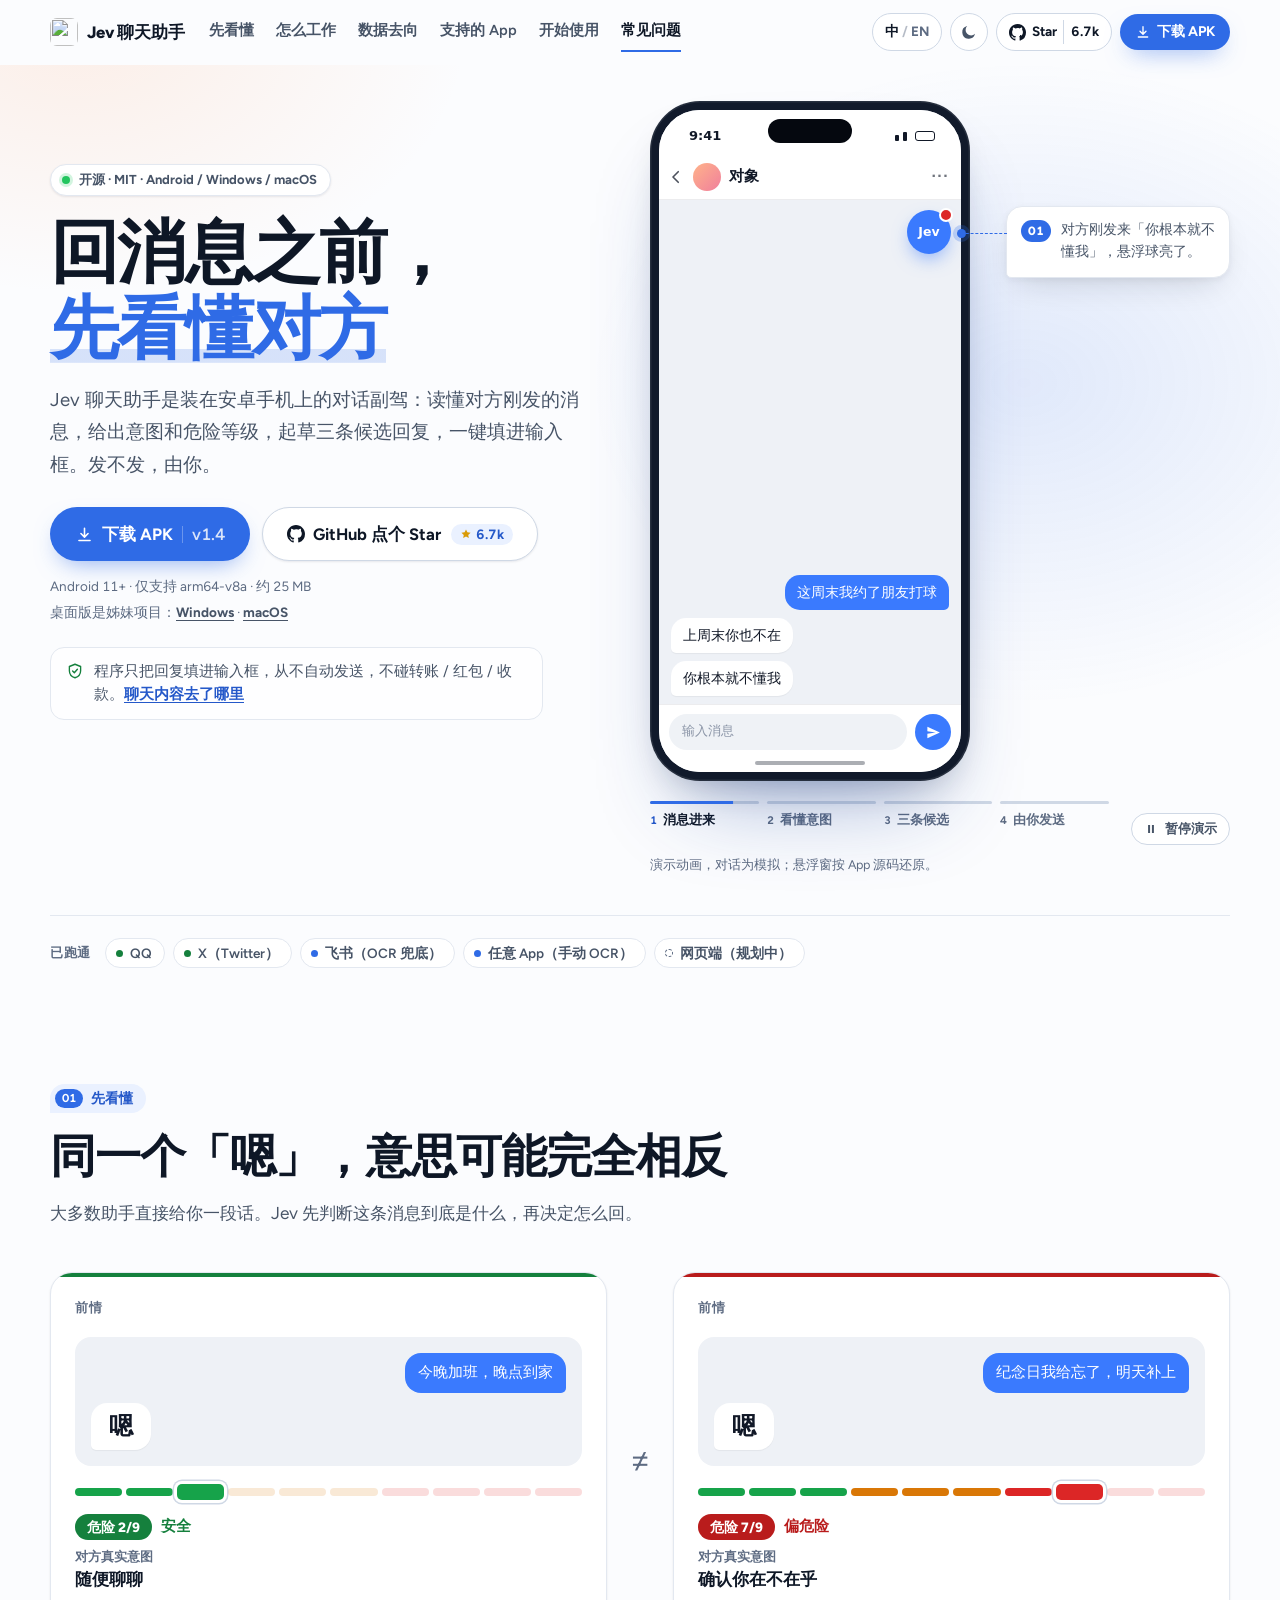
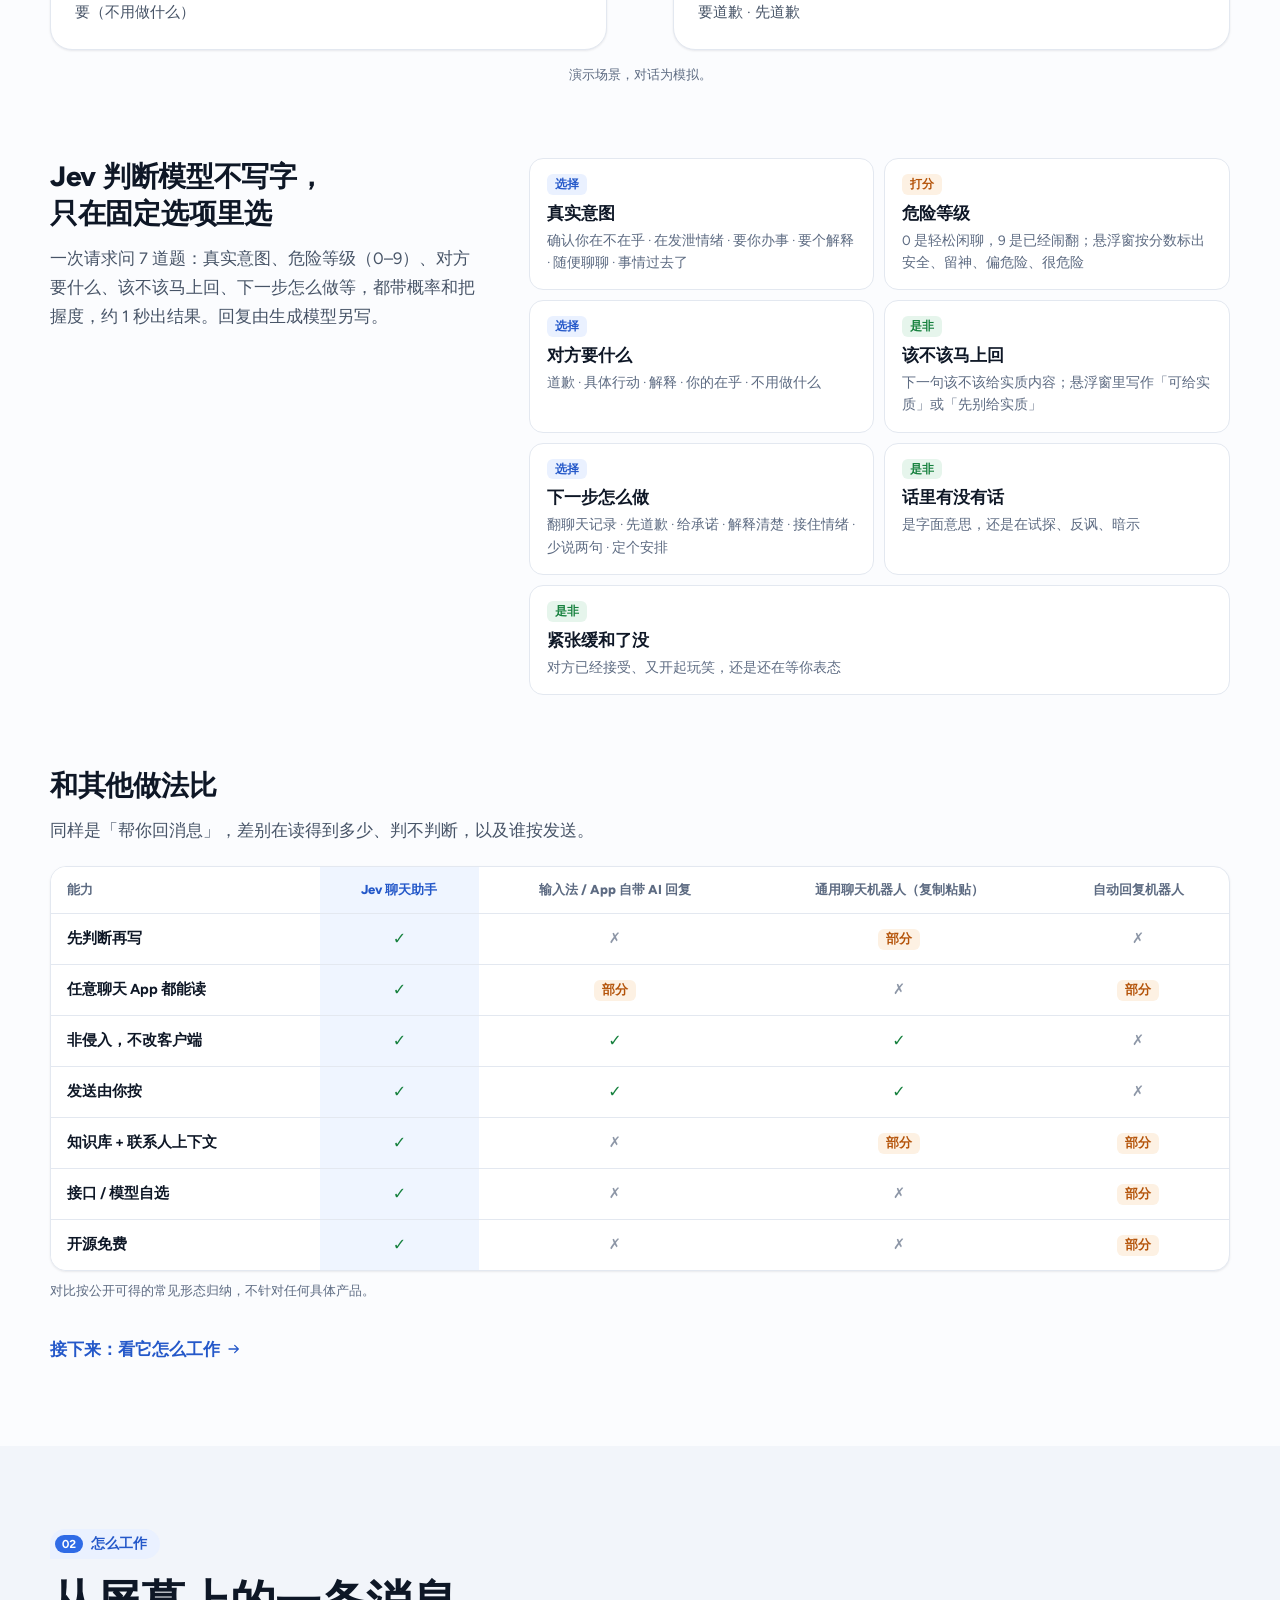
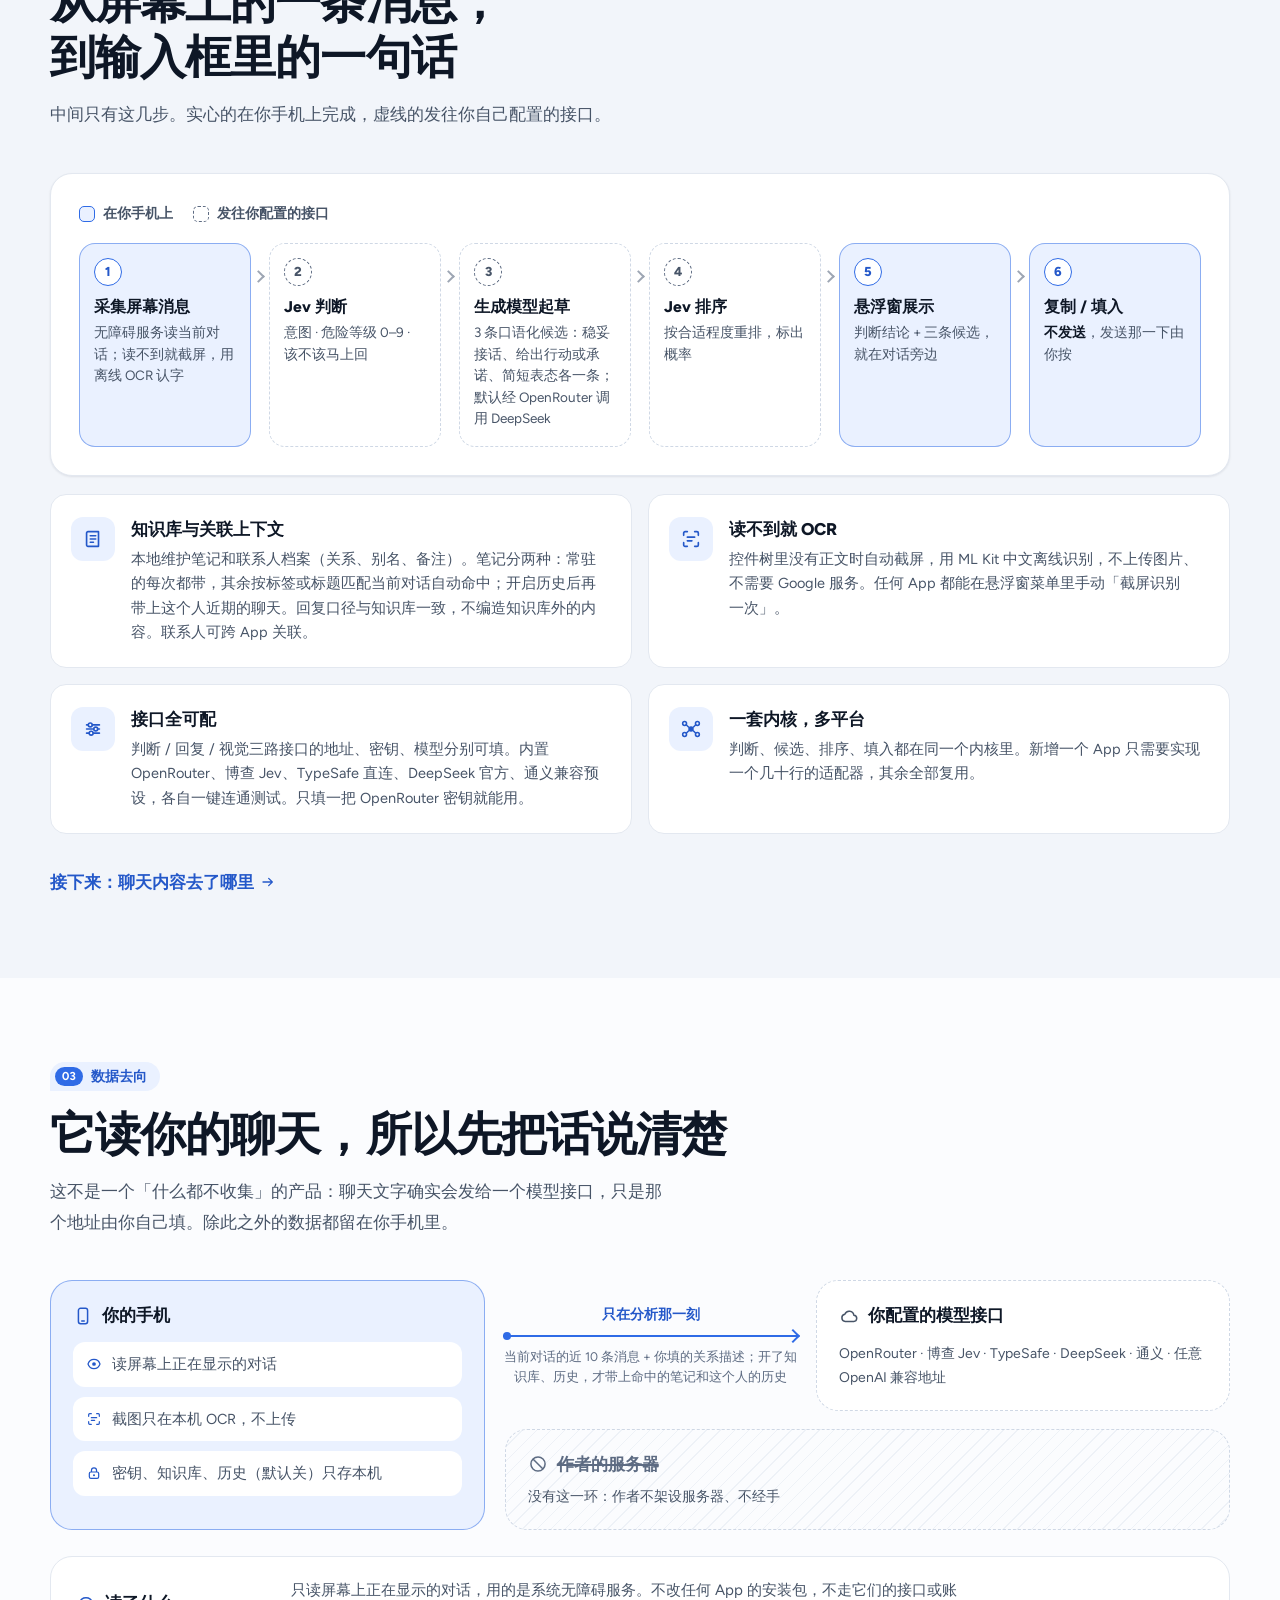
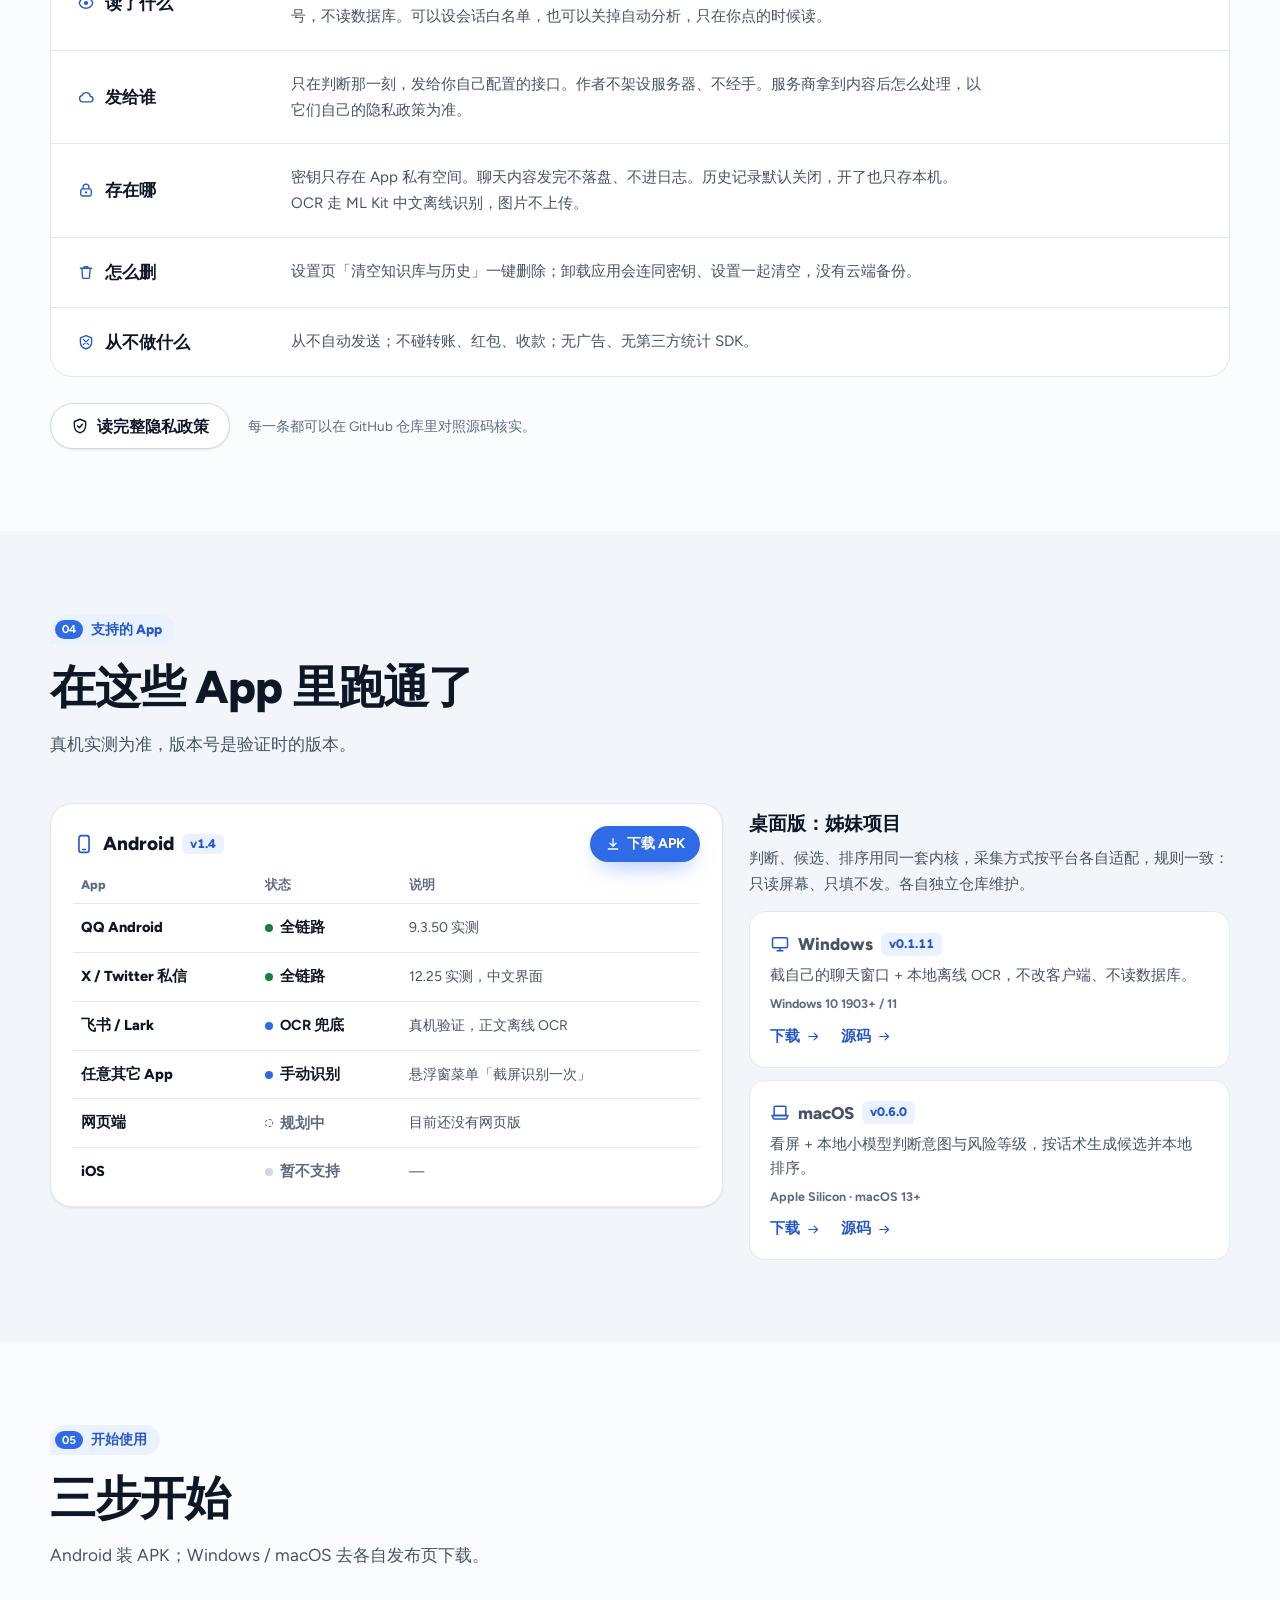
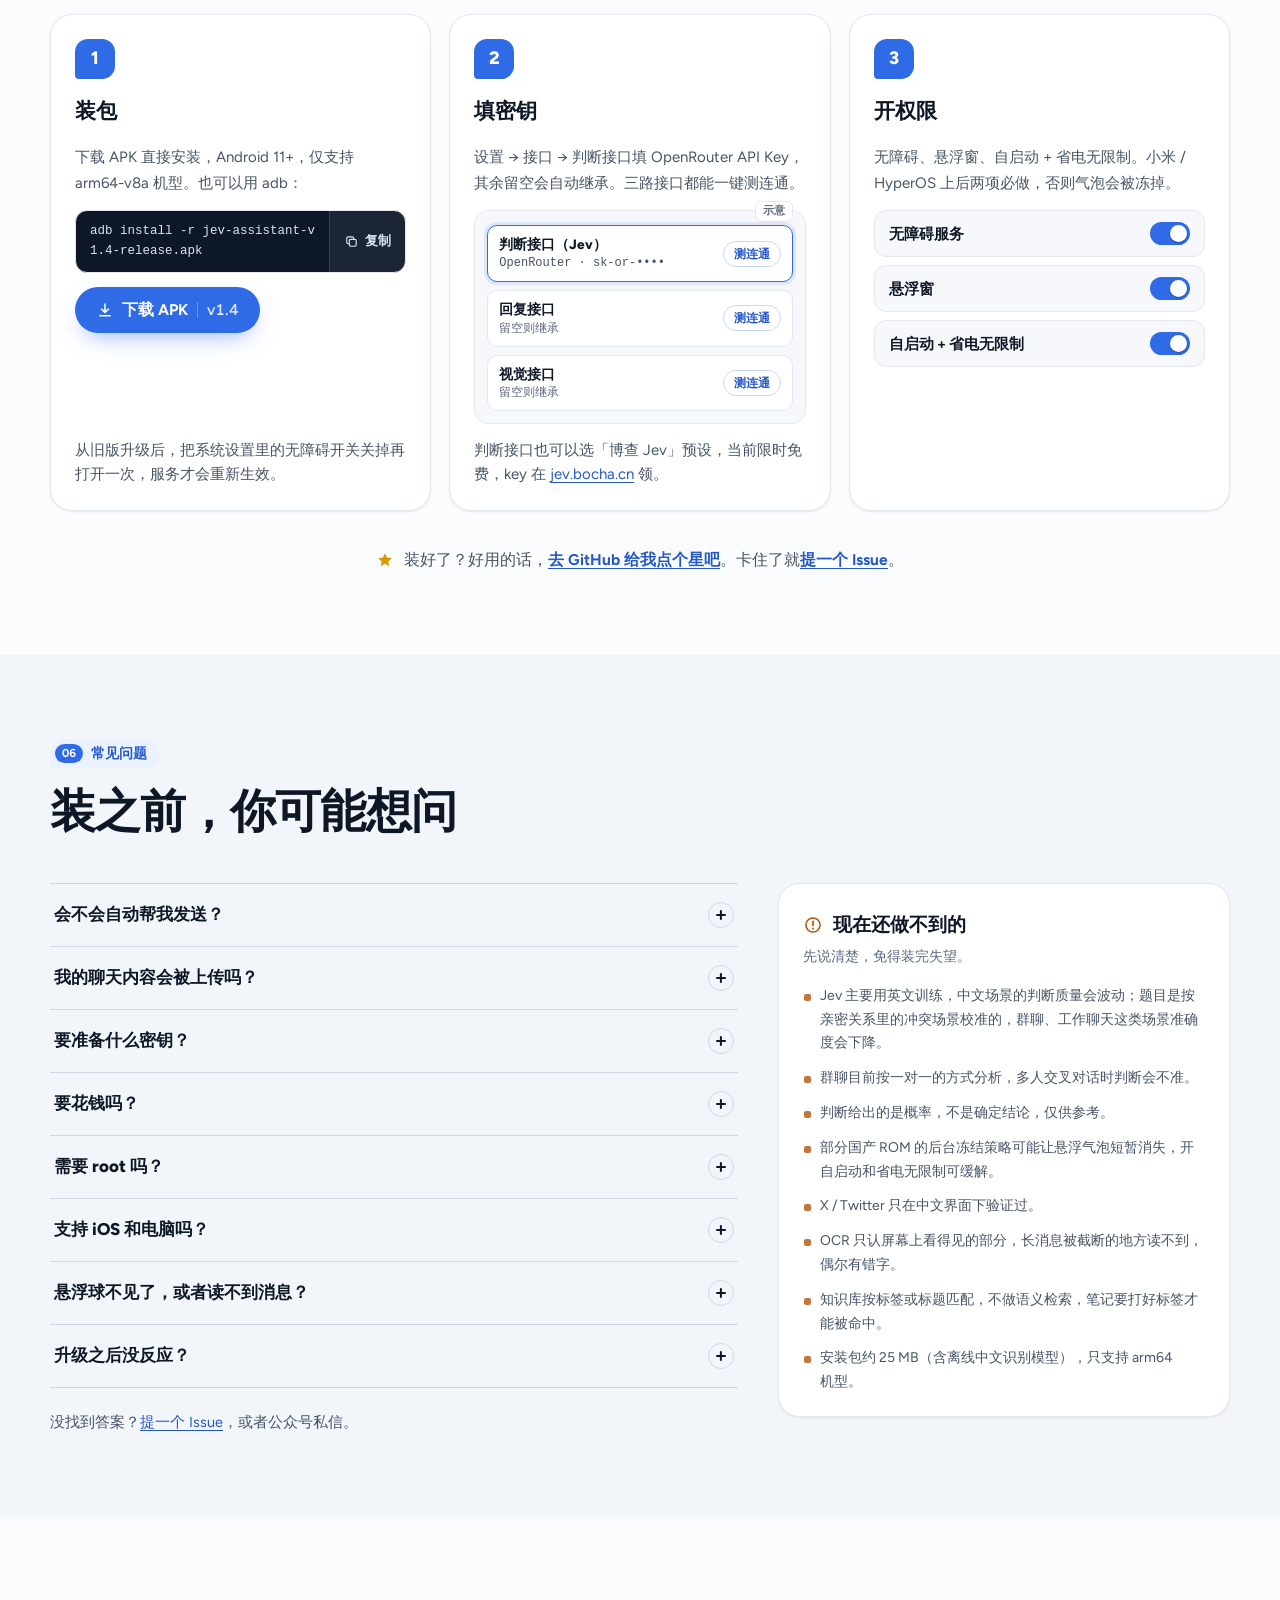
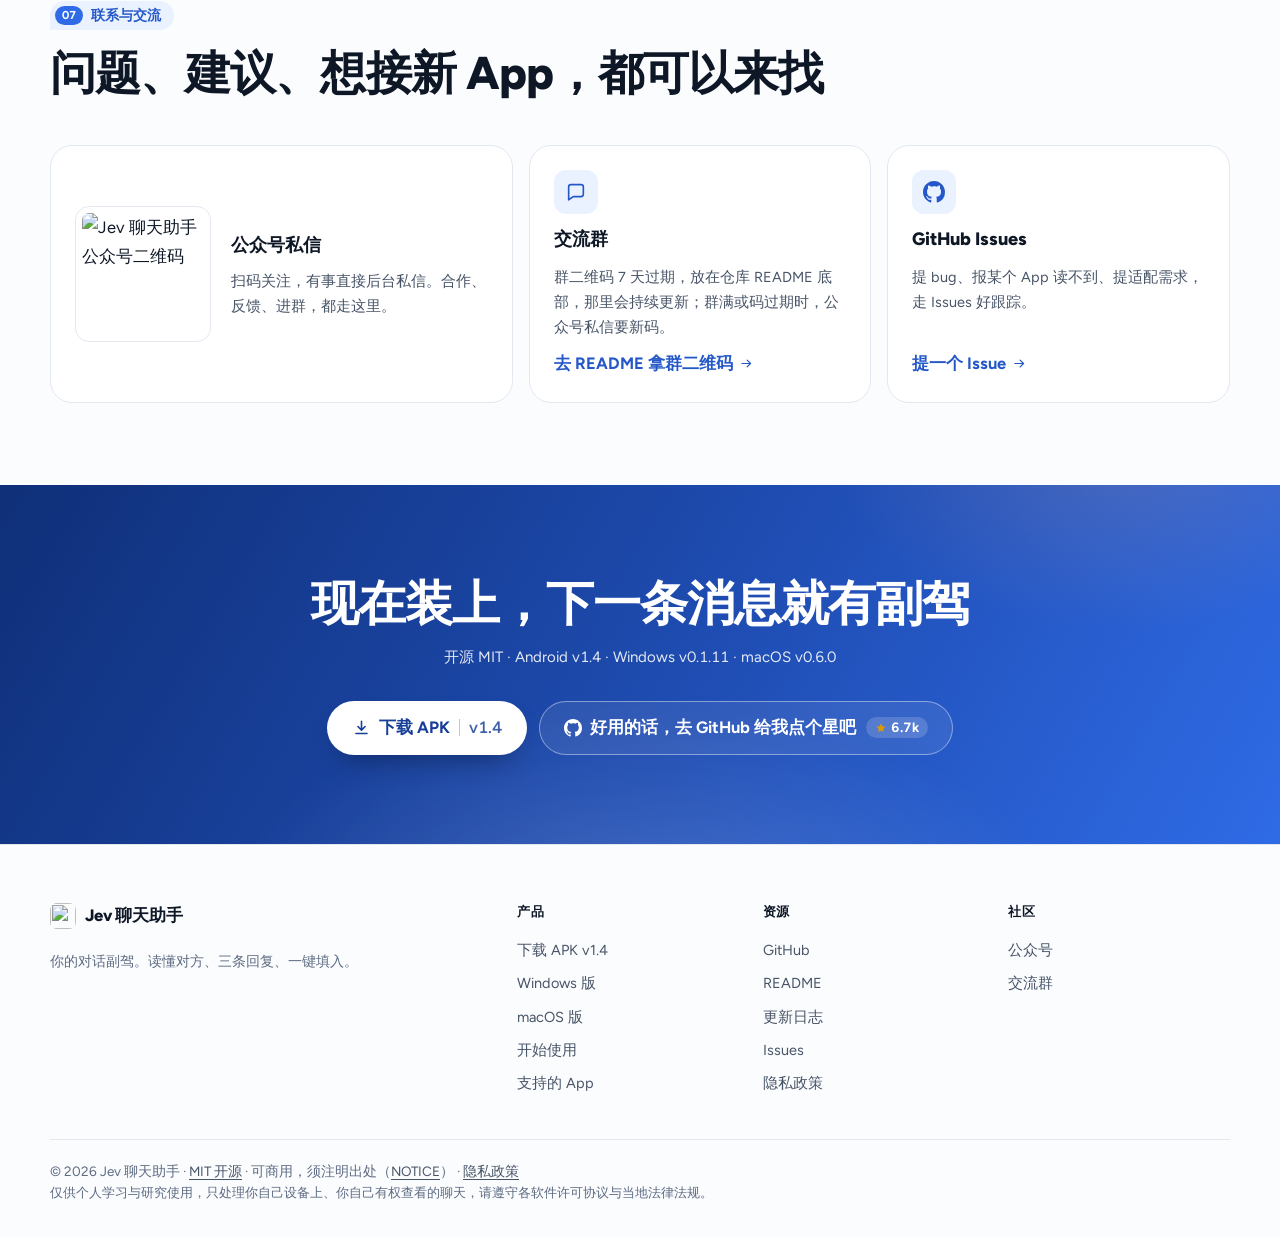
==== site/index.html @ a77285b1 "site: 官网改版同步（首屏悬浮窗演示、数据去向、中英双语；与 jev-chat.github.io 77ac5b2 一致） Co-Authored-By: Claude Opus 5.5 <nor" ====
<!DOCTYPE html>
<html lang="zh-CN">
<head>
<meta charset="utf-8">
<meta name="viewport" content="width=device-width, initial-scale=1, viewport-fit=cover">
<title data-i18n="meta.title">Jev 聊天助手 — 回消息之前，先看懂对方｜开源安卓对话副驾</title>
<meta name="description" content="Jev 聊天助手是开源的 Android 对话副驾（另有 Windows、macOS 桌面版）：读懂对方刚发的消息，给出意图与危险等级判断，起草三条候选回复，一键填进输入框。程序只填不发，发不发由你。QQ / X / 飞书已跑通。" data-i18n-attr="content:meta.desc">
<link rel="canonical" href="https://chatjevs.com/">
<link rel="alternate" hreflang="zh-CN" href="https://chatjevs.com/">
<link rel="alternate" hreflang="en" href="https://chatjevs.com/?lang=en">
<link rel="alternate" hreflang="x-default" href="https://chatjevs.com/">
<link rel="icon" href="assets/favicon.svg" type="image/svg+xml">
<link rel="apple-touch-icon" href="assets/apple-touch-icon.png">
<meta name="theme-color" content="#fbfcfe" media="(prefers-color-scheme: light)">
<meta name="theme-color" content="#0b1120" media="(prefers-color-scheme: dark)">
<meta name="color-scheme" content="light dark">
<meta property="og:type" content="website">
<meta property="og:url" content="https://chatjevs.com/">
<meta property="og:site_name" content="Jev 聊天助手">
<meta property="og:title" content="Jev 聊天助手 — 回消息之前，先看懂对方" data-i18n-attr="content:meta.ogTitle">
<meta property="og:description" content="读懂对方、三条回复、一键填入。开源 MIT，Android / Windows / macOS 三端。程序只填不发。" data-i18n-attr="content:meta.ogDesc">
<meta property="og:image" content="https://chatjevs.com/assets/og.png">
<meta property="og:image:width" content="1200">
<meta property="og:image:height" content="630">
<meta property="og:image:alt" content="Jev 聊天助手：悬浮窗给出危险等级、对方真实意图和三条候选回复" data-i18n-attr="content:meta.ogAlt">
<meta property="og:locale" content="zh_CN" data-i18n-attr="content:meta.locale">
<meta property="og:locale:alternate" content="en_US" data-i18n-attr="content:meta.localeAlt">
<meta name="twitter:card" content="summary_large_image">
<meta name="twitter:title" content="Jev 聊天助手 — 回消息之前，先看懂对方" data-i18n-attr="content:meta.ogTitle">
<meta name="twitter:description" content="读懂对方、三条回复、一键填入。开源 MIT，Android / Windows / macOS 三端。程序只填不发。" data-i18n-attr="content:meta.ogDesc">
<meta name="twitter:image" content="https://chatjevs.com/assets/og.png">
<script type="application/ld+json">
{"@context":"https://schema.org","@type":"SoftwareApplication","name":"Jev 聊天助手","alternateName":"Jev Chat Assistant","url":"https://chatjevs.com/","applicationCategory":"CommunicationApplication","operatingSystem":"Android 11+","softwareVersion":"1.4","license":"https://opensource.org/licenses/MIT","offers":{"@type":"Offer","price":"0","priceCurrency":"USD"},"sameAs":["https://github.com/jev-chat/jev-chat-jarvis"],"author":{"@type":"Person","name":"Finderchangchang","url":"https://github.com/Finderchangchang"}}
</script>
<script>
  /* 首屏前应用主题和语言标记，避免闪烁；英文时先藏起中文正文，main.js 换完再显示（1.5 秒兜底） */
  (function () {
    var d = document.documentElement;
    try {
      var t = localStorage.getItem("jev-theme");
      if (t === "dark" || t === "light") d.setAttribute("data-theme", t);
    } catch (e) {}
    try {
      var q = /[?&]lang=(en|zh)\b/.exec(location.search);
      var l = q ? q[1] : localStorage.getItem("jev-lang");
      if (l === "en") {
        d.setAttribute("lang", "en");
        d.classList.add("i18n-pending");
        setTimeout(function () { d.classList.remove("i18n-pending"); }, 1500);
      }
    } catch (e) {}
  })();
</script>
<link rel="preconnect" href="https://fonts.googleapis.com">
<link rel="preconnect" href="https://fonts.gstatic.com" crossorigin>
<link rel="stylesheet" href="https://fonts.googleapis.com/css2?family=Figtree:wght@400..800&amp;display=swap" media="print" onload="this.media='all'">
<noscript><link rel="stylesheet" href="https://fonts.googleapis.com/css2?family=Figtree:wght@400..800&amp;display=swap"></noscript>
<link rel="stylesheet" href="style.css?v=20260927r">
<script defer src="i18n.js?v=20260927r"></script>
<script defer src="main.js?v=20260927r"></script>
<script defer src="https://umami.jisikeji.cn/script.js" data-website-id="e294ceb6-4001-47a0-a18b-d225cd09017a"></script>
</head>
<body>

<svg class="sprite" aria-hidden="true" focusable="false">
  <symbol id="i-github" viewBox="0 0 16 16"><path fill="currentColor" d="M8 0C3.58 0 0 3.58 0 8c0 3.54 2.29 6.53 5.47 7.59.4.07.55-.17.55-.38 0-.19-.01-.82-.01-1.49-2.01.37-2.53-.49-2.69-.94-.09-.23-.48-.94-.82-1.13-.28-.15-.68-.52-.01-.53.63-.01 1.08.58 1.23.82.72 1.21 1.87.87 2.33.66.07-.52.28-.87.51-1.07-1.78-.2-3.64-.89-3.64-3.95 0-.87.31-1.59.82-2.15-.08-.2-.36-1.02.08-2.12 0 0 .67-.21 2.2.82a7.4 7.4 0 0 1 2-.27c.68 0 1.36.09 2 .27 1.53-1.04 2.2-.82 2.2-.82.44 1.1.16 1.92.08 2.12.51.56.82 1.27.82 2.15 0 3.07-1.87 3.75-3.65 3.95.29.25.54.73.54 1.48 0 1.07-.01 1.93-.01 2.2 0 .21.15.46.55.38A8.01 8.01 0 0 0 16 8c0-4.42-3.58-8-8-8z"/></symbol>
  <symbol id="i-star" viewBox="0 0 24 24"><path fill="currentColor" d="M12 2.9l2.75 5.8 6.35.8-4.65 4.4 1.2 6.3L12 17.1l-5.65 3.1 1.2-6.3L2.9 9.5l6.35-.8z"/></symbol>
  <symbol id="i-down" viewBox="0 0 24 24"><path d="M12 4v11M7.5 10.8 12 15.3l4.5-4.5M5 19.5h14" fill="none" stroke="currentColor" stroke-width="2" stroke-linecap="round" stroke-linejoin="round"/></symbol>
  <symbol id="i-arrow" viewBox="0 0 24 24"><path d="M4.5 12h14M13 6.5l5.5 5.5-5.5 5.5" fill="none" stroke="currentColor" stroke-width="1.9" stroke-linecap="round" stroke-linejoin="round"/></symbol>
  <symbol id="i-copy" viewBox="0 0 24 24"><rect x="8.5" y="8.5" width="11" height="11" rx="2.2" fill="none" stroke="currentColor" stroke-width="1.8"/><path d="M15.5 8.5V6.7a2.2 2.2 0 0 0-2.2-2.2H6.7a2.2 2.2 0 0 0-2.2 2.2v6.6a2.2 2.2 0 0 0 2.2 2.2h1.8" fill="none" stroke="currentColor" stroke-width="1.8"/></symbol>
  <symbol id="i-check" viewBox="0 0 24 24"><path d="M5 12.5l4.3 4.3L19 7.2" fill="none" stroke="currentColor" stroke-width="2.2" stroke-linecap="round" stroke-linejoin="round"/></symbol>
  <symbol id="i-cross" viewBox="0 0 24 24"><path d="M7 7l10 10M17 7L7 17" fill="none" stroke="currentColor" stroke-width="2" stroke-linecap="round"/></symbol>
  <symbol id="i-sun" viewBox="0 0 24 24"><circle cx="12" cy="12" r="4.2" fill="currentColor"/><path d="M12 2.6v2.4M12 19v2.4M2.6 12h2.4M19 12h2.4M5.3 5.3l1.7 1.7M17 17l1.7 1.7M18.7 5.3L17 7M7 17l-1.7 1.7" stroke="currentColor" stroke-width="1.7" stroke-linecap="round"/></symbol>
  <symbol id="i-moon" viewBox="0 0 24 24"><path fill="currentColor" d="M20 14.4A8.6 8.6 0 1 1 9.6 4a7 7 0 0 0 10.4 10.4z"/></symbol>
  <symbol id="i-menu" viewBox="0 0 24 24"><path d="M4 7h16M4 12h16M4 17h16" stroke="currentColor" stroke-width="1.8" stroke-linecap="round"/></symbol>
  <symbol id="i-shield" viewBox="0 0 24 24"><path d="M12 3l7.5 3v5.6c0 4.3-3 8-7.5 9.4-4.5-1.4-7.5-5.1-7.5-9.4V6z" fill="none" stroke="currentColor" stroke-width="1.8" stroke-linejoin="round"/><path d="M8.8 12l2.3 2.3 4.1-4.6" fill="none" stroke="currentColor" stroke-width="1.9" stroke-linecap="round" stroke-linejoin="round"/></symbol>
  <symbol id="i-send" viewBox="0 0 24 24"><path fill="currentColor" d="M3.4 20.1 21 12 3.4 3.9l-.1 6.3L15 12 3.3 13.8z"/></symbol>
  <symbol id="i-back" viewBox="0 0 24 24"><path d="M15 5l-7 7 7 7" fill="none" stroke="currentColor" stroke-width="2.2" stroke-linecap="round" stroke-linejoin="round"/></symbol>
  <symbol id="i-gear" viewBox="0 0 24 24"><circle cx="12" cy="12" r="3.2" fill="none" stroke="currentColor" stroke-width="1.8"/><path d="M12 3v2.6M12 18.4V21M3 12h2.6M18.4 12H21M5.6 5.6l1.9 1.9M16.5 16.5l1.9 1.9M18.4 5.6l-1.9 1.9M7.5 16.5l-1.9 1.9" stroke="currentColor" stroke-width="1.8" stroke-linecap="round"/></symbol>
  <symbol id="i-play" viewBox="0 0 24 24"><path fill="currentColor" d="M8 5.2v13.6L18.8 12z"/></symbol>
  <symbol id="i-pause" viewBox="0 0 24 24"><path fill="currentColor" d="M7 5h3.4v14H7zM13.6 5H17v14h-3.4z"/></symbol>
  <symbol id="i-phone" viewBox="0 0 24 24"><rect x="6.5" y="2.8" width="11" height="18.4" rx="2.6" fill="none" stroke="currentColor" stroke-width="1.8"/><path d="M10.5 18h3" stroke="currentColor" stroke-width="1.8" stroke-linecap="round"/></symbol>
  <symbol id="i-monitor" viewBox="0 0 24 24"><rect x="3" y="4.5" width="18" height="12" rx="1.8" fill="none" stroke="currentColor" stroke-width="1.8"/><path d="M8.5 20h7M12 16.5V20" stroke="currentColor" stroke-width="1.8" stroke-linecap="round"/></symbol>
  <symbol id="i-laptop" viewBox="0 0 24 24"><path d="M5 5.5A1.5 1.5 0 0 1 6.5 4h11A1.5 1.5 0 0 1 19 5.5V15H5z" fill="none" stroke="currentColor" stroke-width="1.8" stroke-linejoin="round"/><path d="M2.5 15h19l-1.4 3.1a1.7 1.7 0 0 1-1.55 1H5.45a1.7 1.7 0 0 1-1.55-1z" fill="none" stroke="currentColor" stroke-width="1.8" stroke-linejoin="round"/></symbol>
  <symbol id="i-eye" viewBox="0 0 24 24"><path d="M12 5c4.4 0 7.8 3.2 9 7-1.2 3.8-4.6 7-9 7s-7.8-3.2-9-7c1.2-3.8 4.6-7 9-7z" fill="none" stroke="currentColor" stroke-width="1.8"/><circle cx="12" cy="12" r="2.8" fill="currentColor"/></symbol>
  <symbol id="i-scan" viewBox="0 0 24 24"><path d="M4 8V5.5A1.5 1.5 0 0 1 5.5 4H8M16 4h2.5A1.5 1.5 0 0 1 20 5.5V8M20 16v2.5a1.5 1.5 0 0 1-1.5 1.5H16M8 20H5.5A1.5 1.5 0 0 1 4 18.5V16" fill="none" stroke="currentColor" stroke-width="1.8" stroke-linecap="round"/><path d="M8 10h8M8 14h5" stroke="currentColor" stroke-width="1.8" stroke-linecap="round"/></symbol>
  <symbol id="i-lock" viewBox="0 0 24 24"><rect x="5" y="10.5" width="14" height="9.5" rx="2.4" fill="none" stroke="currentColor" stroke-width="1.8"/><path d="M8.2 10.5V8a3.8 3.8 0 0 1 7.6 0v2.5" fill="none" stroke="currentColor" stroke-width="1.8"/><circle cx="12" cy="15.2" r="1.5" fill="currentColor"/></symbol>
  <symbol id="i-cloud" viewBox="0 0 24 24"><path d="M7.5 18.5h9.8a3.7 3.7 0 0 0 .5-7.4 5.6 5.6 0 0 0-10.8-1.3A4.4 4.4 0 0 0 7.5 18.5z" fill="none" stroke="currentColor" stroke-width="1.8" stroke-linejoin="round"/></symbol>
  <symbol id="i-ban" viewBox="0 0 24 24"><circle cx="12" cy="12" r="8.5" fill="none" stroke="currentColor" stroke-width="1.8"/><path d="M6 6l12 12" stroke="currentColor" stroke-width="1.8"/></symbol>
  <symbol id="i-trash" viewBox="0 0 24 24"><path d="M4.5 7h15M9.5 7V4.8h5V7M6.5 7l.9 12.2a1.5 1.5 0 0 0 1.5 1.3h6.2a1.5 1.5 0 0 0 1.5-1.3L17.5 7" fill="none" stroke="currentColor" stroke-width="1.8" stroke-linecap="round" stroke-linejoin="round"/></symbol>
  <symbol id="i-hand" viewBox="0 0 24 24"><path d="M12 3.5l7.5 3.1v5.3c0 4.4-3.1 7.9-7.5 9.1-4.4-1.2-7.5-4.7-7.5-9.1V6.6z" fill="none" stroke="currentColor" stroke-width="1.8" stroke-linejoin="round"/><path d="M8.5 8.5l7 7M15.5 8.5l-7 7" stroke="currentColor" stroke-width="1.8" stroke-linecap="round"/></symbol>
  <symbol id="i-book" viewBox="0 0 24 24"><path d="M5 5.5A1.5 1.5 0 0 1 6.5 4H18v16H6.5A1.5 1.5 0 0 1 5 18.5z" fill="none" stroke="currentColor" stroke-width="1.8" stroke-linejoin="round"/><path d="M9 8.5h6M9 12h6M9 15.5h3.5" stroke="currentColor" stroke-width="1.7" stroke-linecap="round"/></symbol>
  <symbol id="i-plug" viewBox="0 0 24 24"><path d="M5 7.5h14M5 12h14M5 16.5h14" stroke="currentColor" stroke-width="1.8" stroke-linecap="round"/><circle cx="9" cy="7.5" r="2.1" fill="var(--card, #fff)" stroke="currentColor" stroke-width="1.8"/><circle cx="15" cy="12" r="2.1" fill="var(--card, #fff)" stroke="currentColor" stroke-width="1.8"/><circle cx="10" cy="16.5" r="2.1" fill="var(--card, #fff)" stroke="currentColor" stroke-width="1.8"/></symbol>
  <symbol id="i-core" viewBox="0 0 24 24"><circle cx="12" cy="12" r="3" fill="currentColor"/><circle cx="5" cy="6" r="2.1" fill="none" stroke="currentColor" stroke-width="1.7"/><circle cx="19" cy="6" r="2.1" fill="none" stroke="currentColor" stroke-width="1.7"/><circle cx="5" cy="18" r="2.1" fill="none" stroke="currentColor" stroke-width="1.7"/><circle cx="19" cy="18" r="2.1" fill="none" stroke="currentColor" stroke-width="1.7"/><path d="M6.8 7.4l3 3M17.2 7.4l-3 3M6.8 16.6l3-3M17.2 16.6l-3-3" stroke="currentColor" stroke-width="1.6"/></symbol>
  <symbol id="i-chat" viewBox="0 0 24 24"><path d="M4 6.5A2.5 2.5 0 0 1 6.5 4h11A2.5 2.5 0 0 1 20 6.5v8a2.5 2.5 0 0 1-2.5 2.5H9l-5 3.5z" fill="none" stroke="currentColor" stroke-width="1.8" stroke-linejoin="round"/></symbol>
  <symbol id="i-alert" viewBox="0 0 24 24"><circle cx="12" cy="12" r="8.5" fill="none" stroke="currentColor" stroke-width="1.8"/><path d="M12 7.5v5.2" stroke="currentColor" stroke-width="2" stroke-linecap="round"/><circle cx="12" cy="16.3" r="1.2" fill="currentColor"/></symbol>
</svg>

<a class="skip" href="#main" data-i18n="skip">跳到主要内容</a>

<header class="nav" id="nav">
  <div class="wrap nav-in">
    <a aria-label="Jev 聊天助手 首页" class="brand" href="#top" data-i18n-attr="aria-label:a.brand">
      <img src="assets/favicon.svg" alt="" width="28" height="28">
      <span class="brand-name" data-i18n="brand.name">Jev 聊天助手</span>
    </a>

    <nav aria-label="主导航" class="menu" id="navMenu" data-i18n-attr="aria-label:a.nav">
      <a href="#read" data-i18n="nav.read">先看懂</a>
      <a href="#how" data-i18n="nav.how">怎么工作</a>
      <a href="#privacy" data-i18n="nav.privacy">数据去向</a>
      <a href="#apps" data-i18n="nav.apps">支持的 App</a>
      <a href="#start" data-i18n="nav.start">开始使用</a>
      <a href="#faq" data-i18n="nav.faq">常见问题</a>
    </nav>

    <div class="nav-act">
      <button aria-label="Switch to English" class="lang-btn" id="langBtn" type="button" data-i18n-attr="aria-label:a.lang"><span class="l-zh">中</span><span class="l-sep" aria-hidden="true">/</span><span class="l-en">EN</span></button>
      <button title="切换深浅色" aria-label="切换深浅色" class="icon-btn" id="themeBtn" type="button" data-i18n-attr="aria-label:a.theme;title:a.theme">
        <svg class="ico-sun" width="18" height="18" aria-hidden="true"><use href="#i-sun"/></svg>
        <svg class="ico-moon" width="18" height="18" aria-hidden="true"><use href="#i-moon"/></svg>
      </button>
      <a aria-label="在 GitHub 上给 Jev 聊天助手点 Star" class="star-pill" href="https://github.com/jev-chat/jev-chat-jarvis" target="_blank" rel="noopener" data-umami-event="click-star" data-umami-event-pos="nav" data-i18n-attr="aria-label:a.star">
        <svg width="17" height="17" aria-hidden="true"><use href="#i-github"/></svg><span class="sp-t">Star</span><b data-jev-stars>6.7k</b>
      </a>
      <a class="btn btn-primary btn-sm nav-dl" href="download/jev-assistant-v1.4-release.apk" data-jev-apk data-umami-event="download-apk" data-umami-event-pos="nav">
        <svg width="16" height="16" aria-hidden="true"><use href="#i-down"/></svg><span data-i18n="nav.dl">下载 APK</span>
      </a>
      <button aria-label="打开菜单" class="icon-btn burger" id="burger" type="button" aria-expanded="false" aria-controls="navMenu" data-i18n-attr="aria-label:a.menuOpen">
        <svg width="20" height="20" aria-hidden="true"><use href="#i-menu"/></svg>
      </button>
    </div>
  </div>
</header>

<main id="main">

<!-- ===================== 首屏：一句话 + 会动的悬浮窗演示 ===================== -->
<section class="hero" id="top" aria-labelledby="hero-title">
  <div class="wrap hero-grid">
    <div class="hero-copy">
      <p class="eyebrow"><span class="dot-live" aria-hidden="true"></span><span data-i18n="hero.eyebrow">开源 · MIT · Android / Windows / macOS</span></p>
      <h1 id="hero-title" data-i18n="hero.title">回消息之前，<br><span class='hl'>先看懂对方</span></h1>
      <p class="hero-sub" data-i18n="hero.sub">Jev 聊天助手是装在安卓手机上的对话副驾：读懂对方刚发的消息，给出意图和危险等级，起草三条候选回复，一键填进输入框。发不发，由你。</p>

      <div class="hero-cta">
        <a class="btn btn-primary btn-lg" href="download/jev-assistant-v1.4-release.apk" data-jev-apk data-umami-event="download-apk" data-umami-event-pos="hero">
          <svg width="19" height="19" aria-hidden="true"><use href="#i-down"/></svg><span data-i18n="hero.dl">下载 APK</span><span class="btn-ver">v1.4</span>
        </a>
        <a class="btn btn-ghost btn-lg" href="https://github.com/jev-chat/jev-chat-jarvis" target="_blank" rel="noopener" data-umami-event="click-star" data-umami-event-pos="hero">
          <svg width="18" height="18" aria-hidden="true"><use href="#i-github"/></svg><span data-i18n="hero.star">GitHub 点个 Star</span><span class="count"><svg width="12" height="12" aria-hidden="true"><use href="#i-star"/></svg><b data-jev-stars>6.7k</b></span>
        </a>
      </div>
      <p class="hero-meta" data-i18n="hero.meta">Android 11+ · 仅支持 arm64-v8a · 约 25 MB</p>
      <p class="hero-desk" data-i18n="hero.desk">桌面版是姊妹项目：<a href='https://github.com/jev-chat/jev-chat-windows/releases' target='_blank' rel='noopener' data-umami-event='click-sister' data-umami-event-project='windows' data-umami-event-pos='hero'>Windows</a> · <a href='https://github.com/jev-chat/jev-chat-jarvis-mac/releases' target='_blank' rel='noopener' data-umami-event='click-sister' data-umami-event-project='macos' data-umami-event-pos='hero'>macOS</a></p>

      <p class="hero-note"><svg width="18" height="18" aria-hidden="true"><use href="#i-shield"/></svg><span data-i18n="hero.note">程序只把回复填进输入框，从不自动发送，不碰转账 / 红包 / 收款。<a href='#privacy'>聊天内容去了哪里</a></span></p>
    </div>

    <figure aria-label="演示：Jev 悬浮窗怎么帮你回一条消息" class="demo" id="demo" data-step="4" data-i18n-attr="aria-label:demo.aria">
      <p class="sr" data-i18n="demo.sr">演示动画：对方发来「你根本就不懂我」。Jev 悬浮窗判断危险 8/9、很危险，对方真实意图是确认你在不在乎，建议接住情绪、先别给实质；随后给出三条排好序的候选回复。点第 1 条的「填入」，回复进入输入框，发送键由你自己按。</p>
      <div class="demo-stage">
        <div class="phone" aria-hidden="true">
          <div class="ph-screen">
            <div class="ph-status"><span>9:41</span><span class="ph-sys"><i></i><i></i><i></i></span></div>
            <div class="ph-head">
              <svg class="ph-back" width="18" height="18"><use href="#i-back"/></svg>
              <span class="ph-av"></span>
              <span class="ph-name" data-i18n="demo.chatName">对象</span>
              <span class="ph-more">···</span>
            </div>
            <div class="ph-chat">
              <p class="msg me" data-i18n="demo.m1">这周末我约了朋友打球</p>
              <p class="msg them" data-i18n="demo.m2">上周末你也不在</p>
              <p class="msg them m-new" data-i18n="demo.m3">你根本就不懂我</p>
            </div>

            <div class="ph-ball"><span>Jev</span><i class="ph-dot"></i></div>

            <div class="jp">
              <div class="jp-head"><b data-i18n="demo.panelTitle">Jev 分析</b><span class="jp-ic"><svg width="15" height="15"><use href="#i-gear"/></svg><svg width="15" height="15"><use href="#i-cross"/></svg></span></div>
              <div class="jp-body">
                <p class="jp-hint" data-i18n="demo.kb">未用知识库</p>
                <p class="jp-badge"><span class="jp-lvl" data-i18n="demo.badge">危险 8/9</span><span class="jp-word" data-i18n="demo.word">很危险</span></p>
                <p class="jp-intent" data-i18n="demo.intent">对方真实意图：确认你在不在乎</p>
                <p class="jp-hint jp-conf" data-i18n="demo.conf">把握 82%</p>
                <p class="jp-bits" data-i18n="demo.bits">要你的在乎 · 接住情绪 · 先别给实质</p>
                <div class="jp-div"></div>
                <p class="jp-label" data-i18n="demo.listLabel">候选回复（Jev 排序）</p>
                <p class="jp-hint jp-gen" data-i18n="demo.gen">生成中…</p>
                <div class="jp-card jp-r1">
                  <p class="jp-rank">1 · 64%</p>
                  <p class="jp-text" data-i18n="demo.r1">是我没顾上你的感受，你愿意跟我说说吗？</p>
                  <p class="jp-pills"><span class="jp-pill" data-i18n="demo.copy">复制</span><span class="jp-pill jp-fill" data-i18n="demo.fill">填入</span><i class="jp-tap"></i></p>
                </div>
                <div class="jp-card jp-r2">
                  <p class="jp-rank">2 · 24%</p>
                  <p class="jp-text" data-i18n="demo.r2">对不起，刚才是我语气不好</p>
                  <p class="jp-pills"><span class="jp-pill" data-i18n="demo.copy">复制</span><span class="jp-pill jp-fill" data-i18n="demo.fill">填入</span></p>
                </div>
                <div class="jp-card jp-r3">
                  <p class="jp-rank">3 · 12%</p>
                  <p class="jp-text" data-i18n="demo.r3">那你说说我哪里不懂你</p>
                  <p class="jp-pills"><span class="jp-pill" data-i18n="demo.copy">复制</span><span class="jp-pill jp-fill" data-i18n="demo.fill">填入</span></p>
                </div>
              </div>
            </div>

            <div class="ph-input">
              <div class="ph-field"><span class="ph-ph" data-i18n="demo.placeholder">输入消息</span><span class="ph-typed" data-i18n="demo.r1">是我没顾上你的感受，你愿意跟我说说吗？</span><i class="ph-caret"></i></div>
              <span class="ph-send"><svg width="17" height="17"><use href="#i-send"/></svg></span>
            </div>
            <div class="ph-home"></div>
          </div>
        </div>

        <div class="demo-note" id="demoNote" aria-live="off">
          <span class="dn-no" id="demoNoteNo">04</span>
          <p class="dn-text" id="demoNoteText" data-i18n="demo.n4">点「填入」，回复进输入框。<b>发送键不动</b>，发不发、怎么改，由你决定。</p>
        </div>
      </div>

      <div class="demo-ctl">
        <ol aria-label="演示步骤，点一步可以停在那里" class="demo-steps" data-i18n-attr="aria-label:a.demoSteps">
          <li><button type="button" data-go="1"><span class="ds-bar"><i></i></span><span class="ds-t"><b>1</b><span data-i18n="demo.s1">消息进来</span></span></button></li>
          <li><button type="button" data-go="2"><span class="ds-bar"><i></i></span><span class="ds-t"><b>2</b><span data-i18n="demo.s2">看懂意图</span></span></button></li>
          <li><button type="button" data-go="3"><span class="ds-bar"><i></i></span><span class="ds-t"><b>3</b><span data-i18n="demo.s3">三条候选</span></span></button></li>
          <li><button type="button" data-go="4"><span class="ds-bar"><i></i></span><span class="ds-t"><b>4</b><span data-i18n="demo.s4">由你发送</span></span></button></li>
        </ol>
        <button class="demo-toggle" id="demoToggle" type="button" hidden>
          <svg class="ico-pause" width="14" height="14" aria-hidden="true"><use href="#i-pause"/></svg>
          <svg class="ico-play" width="14" height="14" aria-hidden="true"><use href="#i-play"/></svg>
          <span id="demoToggleLabel" data-i18n="demo.pause">暂停演示</span>
        </button>
      </div>
      <figcaption class="demo-cap" data-i18n="demo.cap">演示动画，对话为模拟；悬浮窗按 App 源码还原。</figcaption>
    </figure>
  </div>

  <div class="wrap"><div class="works">
    <p class="works-label" data-i18n="hero.works">已跑通</p>
    <ul class="works-list">
      <li class="ok" data-i18n="app.qq">QQ</li>
      <li class="ok" data-i18n="app.x">X（Twitter）</li>
      <li class="ocr" data-i18n="app.lark">飞书（OCR 兜底）</li>
      <li class="ocr" data-i18n="app.any">任意 App（手动 OCR）</li>
      <li class="plan" data-i18n="app.web">网页端（规划中）</li>
    </ul>
  </div></div>
</section>

<!-- ===================== 01 先看懂 ===================== -->
<section class="sec" id="read" aria-labelledby="read-title">
  <div class="wrap">
    <header class="sec-head rv">
      <p class="kicker"><b>01</b><span data-i18n="read.kicker">先看懂</span></p>
      <h2 id="read-title" data-i18n="read.title">同一个「嗯」，意思可能完全相反</h2>
      <p class="lead" data-i18n="read.lead">大多数助手直接给你一段话。Jev 先判断这条消息到底是什么，再决定怎么回。</p>
    </header>

    <div class="mm-grid">
      <article class="mm mm-safe rv">
        <p class="mm-ctx" data-i18n="read.ctx">前情</p>
        <div class="mm-chat">
          <p class="bub me" data-i18n="read.a.me">今晚加班，晚点到家</p>
          <p class="bub them bub-hm" data-i18n="read.hm">嗯</p>
        </div>
        <div class="mm-read">
          <div class="meter" aria-hidden="true"><i class="on"></i><i class="on"></i><i class="on cur"></i><i></i><i></i><i></i><i></i><i></i><i></i><i></i></div>
          <p class="mm-badge"><span class="lvl" data-i18n="read.a.lvl">危险 2/9</span><span class="word" data-i18n="read.a.word">安全</span></p>
          <p class="mm-intent"><span class="k" data-i18n="read.intentK">对方真实意图</span><b data-i18n="read.a.intent">随便聊聊</b></p>
          <p class="mm-needs" data-i18n="read.a.needs">要（不用做什么）</p>
        </div>
      </article>

      <p class="mm-vs" aria-hidden="true">≠</p>

      <article class="mm mm-risk rv">
        <p class="mm-ctx" data-i18n="read.ctx">前情</p>
        <div class="mm-chat">
          <p class="bub me" data-i18n="read.b.me">纪念日我给忘了，明天补上</p>
          <p class="bub them bub-hm" data-i18n="read.hm">嗯</p>
        </div>
        <div class="mm-read">
          <div class="meter" aria-hidden="true"><i class="on"></i><i class="on"></i><i class="on"></i><i class="on"></i><i class="on"></i><i class="on"></i><i class="on"></i><i class="on cur"></i><i></i><i></i></div>
          <p class="mm-badge"><span class="lvl" data-i18n="read.b.lvl">危险 7/9</span><span class="word" data-i18n="read.b.word">偏危险</span></p>
          <p class="mm-intent"><span class="k" data-i18n="read.intentK">对方真实意图</span><b data-i18n="read.b.intent">确认你在不在乎</b></p>
          <p class="mm-needs" data-i18n="read.b.needs">要道歉 · 先道歉</p>
        </div>
      </article>
    </div>
    <p class="mm-note rv" data-i18n="read.note">演示场景，对话为模拟。</p>

    <div class="jq rv">
      <div class="jq-head">
        <h3 data-i18n="jq.title">Jev 判断模型不写字，只在固定选项里选</h3>
        <p data-i18n="jq.lead">一次请求问 7 道题：真实意图、危险等级（0–9）、对方要什么、该不该马上回、下一步怎么做等，都带概率和把握度，约 1 秒出结果。回复由生成模型另写。</p>
      </div>
      <ol class="jq-list">
        <li><span class="jq-type t-choice" data-i18n="jq.choice">选择</span><h4 data-i18n="jq.i1.n">真实意图</h4><p data-i18n="jq.i1.o">确认你在不在乎 · 在发泄情绪 · 要你办事 · 要个解释 · 随便聊聊 · 事情过去了</p></li>
        <li><span class="jq-type t-score" data-i18n="jq.score">打分</span><h4 data-i18n="jq.i2.n">危险等级</h4><p data-i18n="jq.i2.o">0 是轻松闲聊，9 是已经闹翻；悬浮窗按分数标出安全、留神、偏危险、很危险</p></li>
        <li><span class="jq-type t-choice" data-i18n="jq.choice">选择</span><h4 data-i18n="jq.i3.n">对方要什么</h4><p data-i18n="jq.i3.o">道歉 · 具体行动 · 解释 · 你的在乎 · 不用做什么</p></li>
        <li><span class="jq-type t-yn" data-i18n="jq.yesno">是非</span><h4 data-i18n="jq.i4.n">该不该马上回</h4><p data-i18n="jq.i4.o">下一句该不该给实质内容；悬浮窗里写作「可给实质」或「先别给实质」</p></li>
        <li><span class="jq-type t-choice" data-i18n="jq.choice">选择</span><h4 data-i18n="jq.i5.n">下一步怎么做</h4><p data-i18n="jq.i5.o">翻聊天记录 · 先道歉 · 给承诺 · 解释清楚 · 接住情绪 · 少说两句 · 定个安排</p></li>
        <li><span class="jq-type t-yn" data-i18n="jq.yesno">是非</span><h4 data-i18n="jq.i6.n">话里有没有话</h4><p data-i18n="jq.i6.o">是字面意思，还是在试探、反讽、暗示</p></li>
        <li><span class="jq-type t-yn" data-i18n="jq.yesno">是非</span><h4 data-i18n="jq.i7.n">紧张缓和了没</h4><p data-i18n="jq.i7.o">对方已经接受、又开起玩笑，还是还在等你表态</p></li>
      </ol>
    </div>

    <div class="cmp rv">
      <div class="cmp-head">
        <h3 data-i18n="cmp.title">和其他做法比</h3>
        <p data-i18n="cmp.lead">同样是「帮你回消息」，差别在读得到多少、判不判断，以及谁按发送。</p>
      </div>
      <div class="table-scroll" tabindex="0" role="region" aria-labelledby="cmp-cap">
        <table class="cmp-table">
          <caption class="sr" id="cmp-cap" data-i18n="cmp.title">和其他做法比</caption>
          <thead>
            <tr>
              <th scope="col" data-i18n="cmp.h0">能力</th>
              <th scope="col" class="us" data-i18n="cmp.h1">Jev 聊天助手</th>
              <th scope="col" data-i18n="cmp.h2">输入法 / App 自带 AI 回复</th>
              <th scope="col" data-i18n="cmp.h3">通用聊天机器人（复制粘贴）</th>
              <th scope="col" data-i18n="cmp.h4">自动回复机器人</th>
            </tr>
          </thead>
          <tbody>
            <tr><th scope="row" data-i18n="cmp.r1">先判断再写</th><td class="us"><span class="mk y" aria-hidden="true">✓</span><span class="sr" data-i18n="cmp.yes">有</span></td><td><span class="mk n" aria-hidden="true">✗</span><span class="sr" data-i18n="cmp.no">没有</span></td><td><span class="mk p" data-i18n="cmp.part">部分</span></td><td><span class="mk n" aria-hidden="true">✗</span><span class="sr" data-i18n="cmp.no">没有</span></td></tr>
            <tr><th scope="row" data-i18n="cmp.r2">任意聊天 App 都能读</th><td class="us"><span class="mk y" aria-hidden="true">✓</span><span class="sr" data-i18n="cmp.yes">有</span></td><td><span class="mk p" data-i18n="cmp.part">部分</span></td><td><span class="mk n" aria-hidden="true">✗</span><span class="sr" data-i18n="cmp.no">没有</span></td><td><span class="mk p" data-i18n="cmp.part">部分</span></td></tr>
            <tr><th scope="row" data-i18n="cmp.r3">非侵入，不改客户端</th><td class="us"><span class="mk y" aria-hidden="true">✓</span><span class="sr" data-i18n="cmp.yes">有</span></td><td><span class="mk y" aria-hidden="true">✓</span><span class="sr" data-i18n="cmp.yes">有</span></td><td><span class="mk y" aria-hidden="true">✓</span><span class="sr" data-i18n="cmp.yes">有</span></td><td><span class="mk n" aria-hidden="true">✗</span><span class="sr" data-i18n="cmp.no">没有</span></td></tr>
            <tr><th scope="row" data-i18n="cmp.r4">发送由你按</th><td class="us"><span class="mk y" aria-hidden="true">✓</span><span class="sr" data-i18n="cmp.yes">有</span></td><td><span class="mk y" aria-hidden="true">✓</span><span class="sr" data-i18n="cmp.yes">有</span></td><td><span class="mk y" aria-hidden="true">✓</span><span class="sr" data-i18n="cmp.yes">有</span></td><td><span class="mk n" aria-hidden="true">✗</span><span class="sr" data-i18n="cmp.no">没有</span></td></tr>
            <tr><th scope="row" data-i18n="cmp.r5">知识库 + 联系人上下文</th><td class="us"><span class="mk y" aria-hidden="true">✓</span><span class="sr" data-i18n="cmp.yes">有</span></td><td><span class="mk n" aria-hidden="true">✗</span><span class="sr" data-i18n="cmp.no">没有</span></td><td><span class="mk p" data-i18n="cmp.part">部分</span></td><td><span class="mk p" data-i18n="cmp.part">部分</span></td></tr>
            <tr><th scope="row" data-i18n="cmp.r6">接口 / 模型自选</th><td class="us"><span class="mk y" aria-hidden="true">✓</span><span class="sr" data-i18n="cmp.yes">有</span></td><td><span class="mk n" aria-hidden="true">✗</span><span class="sr" data-i18n="cmp.no">没有</span></td><td><span class="mk n" aria-hidden="true">✗</span><span class="sr" data-i18n="cmp.no">没有</span></td><td><span class="mk p" data-i18n="cmp.part">部分</span></td></tr>
            <tr><th scope="row" data-i18n="cmp.r7">开源免费</th><td class="us"><span class="mk y" aria-hidden="true">✓</span><span class="sr" data-i18n="cmp.yes">有</span></td><td><span class="mk n" aria-hidden="true">✗</span><span class="sr" data-i18n="cmp.no">没有</span></td><td><span class="mk n" aria-hidden="true">✗</span><span class="sr" data-i18n="cmp.no">没有</span></td><td><span class="mk p" data-i18n="cmp.part">部分</span></td></tr>
          </tbody>
        </table>
      </div>
      <p class="fine" data-i18n="cmp.foot">对比按公开可得的常见形态归纳，不针对任何具体产品。</p>
    </div>

    <p class="sec-next rv"><a class="link-arrow" href="#how"><span data-i18n="read.next">接下来：看它怎么工作</span><svg width="16" height="16" aria-hidden="true"><use href="#i-arrow"/></svg></a></p>
  </div>
</section>

<!-- ===================== 02 怎么工作 ===================== -->
<section class="sec sec-tint" id="how" aria-labelledby="how-title">
  <div class="wrap">
    <header class="sec-head rv">
      <p class="kicker"><b>02</b><span data-i18n="how.kicker">怎么工作</span></p>
      <h2 id="how-title" data-i18n="how.title">从屏幕上的一条消息，到输入框里的一句话</h2>
      <p class="lead" data-i18n="how.lead">中间只有这几步。实心的在你手机上完成，虚线的发往你自己配置的接口。</p>
    </header>

    <div class="flow-wrap rv">
      <p class="flow-legend"><span class="lg lg-local"><i></i><span data-i18n="how.local">在你手机上</span></span><span class="lg lg-remote"><i></i><span data-i18n="how.remote">发往你配置的接口</span></span></p>
      <ol class="flow">
        <li class="fn local"><span class="fn-no">1</span><h3 data-i18n="how.n1.t">采集屏幕消息</h3><p data-i18n="how.n1.d">无障碍服务读当前对话；读不到就截屏，用离线 OCR 认字</p></li>
        <li class="fn remote"><span class="fn-no">2</span><h3 data-i18n="how.n2.t">Jev 判断</h3><p data-i18n="how.n2.d">意图 · 危险等级 0–9 · 该不该马上回</p></li>
        <li class="fn remote"><span class="fn-no">3</span><h3 data-i18n="how.n3.t">生成模型起草</h3><p data-i18n="how.n3.d">3 条口语化候选：稳妥接话、给出行动或承诺、简短表态各一条；默认经 OpenRouter 调用 DeepSeek</p></li>
        <li class="fn remote"><span class="fn-no">4</span><h3 data-i18n="how.n4.t">Jev 排序</h3><p data-i18n="how.n4.d">按合适程度重排，标出概率</p></li>
        <li class="fn local"><span class="fn-no">5</span><h3 data-i18n="how.n5.t">悬浮窗展示</h3><p data-i18n="how.n5.d">判断结论 + 三条候选，就在对话旁边</p></li>
        <li class="fn local fn-end"><span class="fn-no">6</span><h3 data-i18n="how.n6.t">复制 / 填入</h3><p data-i18n="how.n6.d"><strong>不发送</strong>，发送那一下由你按</p></li>
      </ol>
    </div>

    <div class="feat-grid">
      <article class="feat rv"><span class="feat-ico"><svg width="22" height="22" aria-hidden="true"><use href="#i-book"/></svg></span><h3 data-i18n="how.f1.t">知识库与关联上下文</h3><p data-i18n="how.f1.d">本地维护笔记和联系人档案（关系、别名、备注）。笔记分两种：常驻的每次都带，其余按标签或标题匹配当前对话自动命中；开启历史后再带上这个人近期的聊天。回复口径与知识库一致，不编造知识库外的内容。联系人可跨 App 关联。</p></article>
      <article class="feat rv"><span class="feat-ico"><svg width="22" height="22" aria-hidden="true"><use href="#i-scan"/></svg></span><h3 data-i18n="how.f2.t">读不到就 OCR</h3><p data-i18n="how.f2.d">控件树里没有正文时自动截屏，用 ML Kit 中文离线识别，不上传图片、不需要 Google 服务。任何 App 都能在悬浮窗菜单里手动「截屏识别一次」。</p></article>
      <article class="feat rv"><span class="feat-ico"><svg width="22" height="22" aria-hidden="true"><use href="#i-plug"/></svg></span><h3 data-i18n="how.f3.t">接口全可配</h3><p data-i18n="how.f3.d">判断 / 回复 / 视觉三路接口的地址、密钥、模型分别可填。内置 OpenRouter、博查 Jev、TypeSafe 直连、DeepSeek 官方、通义兼容预设，各自一键连通测试。只填一把 OpenRouter 密钥就能用。</p></article>
      <article class="feat rv"><span class="feat-ico"><svg width="22" height="22" aria-hidden="true"><use href="#i-core"/></svg></span><h3 data-i18n="how.f4.t">一套内核，多平台</h3><p data-i18n="how.f4.d">判断、候选、排序、填入都在同一个内核里。新增一个 App 只需要实现一个几十行的适配器，其余全部复用。</p></article>
    </div>

    <p class="sec-next rv"><a class="link-arrow" href="#privacy"><span data-i18n="how.next">接下来：聊天内容去了哪里</span><svg width="16" height="16" aria-hidden="true"><use href="#i-arrow"/></svg></a></p>
  </div>
</section>

<!-- ===================== 03 数据去向 ===================== -->
<section class="sec" id="privacy" aria-labelledby="priv-title">
  <div class="wrap">
    <header class="sec-head rv">
      <p class="kicker"><b>03</b><span data-i18n="priv.kicker">数据去向</span></p>
      <h2 id="priv-title" data-i18n="priv.title">它读你的聊天，所以先把话说清楚</h2>
      <p class="lead" data-i18n="priv.lead">这不是一个「什么都不收集」的产品：聊天文字确实会发给一个模型接口，只是那个地址由你自己填。除此之外的数据都留在你手机里。</p>
    </header>

    <div class="bound rv">
      <div class="bd-box bd-phone">
        <p class="bd-h"><svg width="20" height="20" aria-hidden="true"><use href="#i-phone"/></svg><span data-i18n="priv.d.phone">你的手机</span></p>
        <ul>
          <li><svg width="16" height="16" aria-hidden="true"><use href="#i-eye"/></svg><span data-i18n="priv.d.p1">读屏幕上正在显示的对话</span></li>
          <li><svg width="16" height="16" aria-hidden="true"><use href="#i-scan"/></svg><span data-i18n="priv.d.p2">截图只在本机 OCR，不上传</span></li>
          <li><svg width="16" height="16" aria-hidden="true"><use href="#i-lock"/></svg><span data-i18n="priv.d.p3">密钥、知识库、历史（默认关）只存本机</span></li>
        </ul>
      </div>
      <div class="bd-link">
        <p class="bd-when" data-i18n="priv.d.when">只在分析那一刻</p>
        <span class="bd-arrow" aria-hidden="true"></span>
        <p class="bd-what" data-i18n="priv.d.what">当前对话的近 10 条消息 + 你填的关系描述；开了知识库、历史，才带上命中的笔记和这个人的历史</p>
      </div>
      <div class="bd-box bd-api">
        <p class="bd-h"><svg width="20" height="20" aria-hidden="true"><use href="#i-cloud"/></svg><span data-i18n="priv.d.api">你配置的模型接口</span></p>
        <p class="bd-list" data-i18n="priv.d.apiList">OpenRouter · 博查 Jev · TypeSafe · DeepSeek · 通义 · 任意 OpenAI 兼容地址</p>
      </div>
      <div class="bd-box bd-none">
        <p class="bd-h"><svg width="20" height="20" aria-hidden="true"><use href="#i-ban"/></svg><s data-i18n="priv.d.none">作者的服务器</s></p>
        <p data-i18n="priv.d.noneD">没有这一环：作者不架设服务器、不经手</p>
      </div>
    </div>

    <dl class="qa rv">
      <div class="qa-row"><dt><svg width="18" height="18" aria-hidden="true"><use href="#i-eye"/></svg><span data-i18n="priv.q1">读了什么</span></dt><dd data-i18n="priv.a1">只读屏幕上正在显示的对话，用的是系统无障碍服务。不改任何 App 的安装包，不走它们的接口或账号，不读数据库。可以设会话白名单，也可以关掉自动分析，只在你点的时候读。</dd></div>
      <div class="qa-row"><dt><svg width="18" height="18" aria-hidden="true"><use href="#i-cloud"/></svg><span data-i18n="priv.q2">发给谁</span></dt><dd data-i18n="priv.a2">只在判断那一刻，发给你自己配置的接口。作者不架设服务器、不经手。服务商拿到内容后怎么处理，以它们自己的隐私政策为准。</dd></div>
      <div class="qa-row"><dt><svg width="18" height="18" aria-hidden="true"><use href="#i-lock"/></svg><span data-i18n="priv.q3">存在哪</span></dt><dd data-i18n="priv.a3">密钥只存在 App 私有空间。聊天内容发完不落盘、不进日志。历史记录默认关闭，开了也只存本机。OCR 走 ML Kit 中文离线识别，图片不上传。</dd></div>
      <div class="qa-row"><dt><svg width="18" height="18" aria-hidden="true"><use href="#i-trash"/></svg><span data-i18n="priv.q4">怎么删</span></dt><dd data-i18n="priv.a4">设置页「清空知识库与历史」一键删除；卸载应用会连同密钥、设置一起清空，没有云端备份。</dd></div>
      <div class="qa-row"><dt><svg width="18" height="18" aria-hidden="true"><use href="#i-hand"/></svg><span data-i18n="priv.q5">从不做什么</span></dt><dd data-i18n="priv.a5">从不自动发送；不碰转账、红包、收款；无广告、无第三方统计 SDK。</dd></div>
    </dl>

    <div class="priv-cta rv">
      <a class="btn btn-ghost" href="privacy.html" data-privacy-link data-umami-event="view-privacy" data-umami-event-pos="privacy"><svg width="18" height="18" aria-hidden="true"><use href="#i-shield"/></svg><span data-i18n="priv.cta">读完整隐私政策</span></a>
      <p class="fine" data-i18n="priv.src">每一条都可以在 GitHub 仓库里对照源码核实。</p>
    </div>
  </div>
</section>

<!-- ===================== 04 支持的 App ===================== -->
<section class="sec sec-tint" id="apps" aria-labelledby="apps-title">
  <div class="wrap">
    <header class="sec-head rv">
      <p class="kicker"><b>04</b><span data-i18n="apps.kicker">支持的 App</span></p>
      <h2 id="apps-title" data-i18n="apps.title">在这些 App 里跑通了</h2>
      <p class="lead" data-i18n="apps.lead">真机实测为准，版本号是验证时的版本。</p>
    </header>

    <div class="apps-grid">
      <div class="apps-main rv">
        <div class="apps-top">
          <p class="plat"><svg width="22" height="22" aria-hidden="true"><use href="#i-phone"/></svg><b>Android</b><span class="ver">v1.4</span></p>
          <a class="btn btn-primary btn-sm" href="download/jev-assistant-v1.4-release.apk" data-jev-apk data-umami-event="download-apk" data-umami-event-pos="apps"><svg width="16" height="16" aria-hidden="true"><use href="#i-down"/></svg><span data-i18n="hero.dl">下载 APK</span></a>
        </div>
        <table class="st">
          <thead><tr><th scope="col" data-i18n="apps.h1">App</th><th scope="col" data-i18n="apps.h2">状态</th><th scope="col" data-i18n="apps.h3">说明</th></tr></thead>
          <tbody>
            <tr><th scope="row" data-i18n="apps.qq">QQ Android</th><td><span class="state ok" data-i18n="apps.qq.s">全链路</span></td><td data-i18n="apps.qq.d">9.3.50 实测</td></tr>
            <tr><th scope="row" data-i18n="apps.x">X / Twitter 私信</th><td><span class="state ok" data-i18n="apps.x.s">全链路</span></td><td data-i18n="apps.x.d">12.25 实测，中文界面</td></tr>
            <tr><th scope="row" data-i18n="apps.lark">飞书 / Lark</th><td><span class="state ocr" data-i18n="apps.lark.s">OCR 兜底</span></td><td data-i18n="apps.lark.d">真机验证，正文离线 OCR</td></tr>
            <tr><th scope="row" data-i18n="apps.any">任意其它 App</th><td><span class="state ocr" data-i18n="apps.any.s">手动识别</span></td><td data-i18n="apps.any.d">悬浮窗菜单「截屏识别一次」</td></tr>
            <tr><th scope="row" data-i18n="apps.web">网页端</th><td><span class="state plan" data-i18n="apps.web.s">规划中</span></td><td data-i18n="apps.web.d">目前还没有网页版</td></tr>
            <tr><th scope="row" data-i18n="apps.ios">iOS</th><td><span class="state no" data-i18n="apps.ios.s">暂不支持</span></td><td data-i18n="apps.ios.d">—</td></tr>
          </tbody>
        </table>
      </div>

      <div class="apps-desk rv">
        <h3 data-i18n="apps.deskTitle">桌面版：姊妹项目</h3>
        <p class="desk-lead" data-i18n="apps.deskLead">判断、候选、排序用同一套内核，采集方式按平台各自适配，规则一致：只读屏幕、只填不发。各自独立仓库维护。</p>
        <article class="sis">
          <p class="plat"><svg width="20" height="20" aria-hidden="true"><use href="#i-monitor"/></svg><b>Windows</b><span class="ver">v0.1.11</span></p>
          <p data-i18n="apps.win.d">截自己的聊天窗口 + 本地离线 OCR，不改客户端、不读数据库。</p>
          <p class="req" data-i18n="apps.win.req">Windows 10 1903+ / 11</p>
          <p class="sis-links">
            <a class="link-arrow" href="https://github.com/jev-chat/jev-chat-windows/releases" target="_blank" rel="noopener" data-umami-event="click-sister" data-umami-event-project="windows" data-umami-event-pos="apps"><span data-i18n="apps.dl">下载</span><svg width="15" height="15" aria-hidden="true"><use href="#i-arrow"/></svg></a>
            <a class="link-arrow" href="https://github.com/jev-chat/jev-chat-windows" target="_blank" rel="noopener" data-umami-event="click-sister" data-umami-event-project="windows-src" data-umami-event-pos="apps"><span data-i18n="apps.src">源码</span><svg width="15" height="15" aria-hidden="true"><use href="#i-arrow"/></svg></a>
          </p>
        </article>
        <article class="sis">
          <p class="plat"><svg width="20" height="20" aria-hidden="true"><use href="#i-laptop"/></svg><b>macOS</b><span class="ver">v0.6.0</span></p>
          <p data-i18n="apps.mac.d">看屏 + 本地小模型判断意图与风险等级，按话术生成候选并本地排序。</p>
          <p class="req" data-i18n="apps.mac.req">Apple Silicon · macOS 13+</p>
          <p class="sis-links">
            <a class="link-arrow" href="https://github.com/jev-chat/jev-chat-jarvis-mac/releases" target="_blank" rel="noopener" data-umami-event="click-sister" data-umami-event-project="macos" data-umami-event-pos="apps"><span data-i18n="apps.dl">下载</span><svg width="15" height="15" aria-hidden="true"><use href="#i-arrow"/></svg></a>
            <a class="link-arrow" href="https://github.com/jev-chat/jev-chat-jarvis-mac" target="_blank" rel="noopener" data-umami-event="click-sister" data-umami-event-project="macos-src" data-umami-event-pos="apps"><span data-i18n="apps.src">源码</span><svg width="15" height="15" aria-hidden="true"><use href="#i-arrow"/></svg></a>
          </p>
        </article>
      </div>
    </div>
  </div>
</section>

<!-- ===================== 05 开始使用 ===================== -->
<section class="sec" id="start" aria-labelledby="start-title">
  <div class="wrap">
    <header class="sec-head rv">
      <p class="kicker"><b>05</b><span data-i18n="start.kicker">开始使用</span></p>
      <h2 id="start-title" data-i18n="start.title">三步开始</h2>
      <p class="lead" data-i18n="start.lead">Android 装 APK；Windows / macOS 去各自发布页下载。</p>
    </header>

    <ol class="steps">
      <li class="step rv">
        <span class="step-no">1</span>
        <h3 data-i18n="s1.t">装包</h3>
        <p data-i18n="s1.d">下载 APK 直接安装，Android 11+，仅支持 arm64-v8a 机型。也可以用 adb：</p>
        <div class="code">
          <pre id="adbCmd">adb install -r jev-assistant-v1.4-release.apk</pre>
          <button aria-label="复制安装命令" class="code-copy" type="button" data-copy-from="#adbCmd" data-umami-event="copy-adb" data-i18n-attr="aria-label:a.copy">
            <svg class="ico-copy" width="15" height="15" aria-hidden="true"><use href="#i-copy"/></svg><svg class="ico-done" width="15" height="15" aria-hidden="true"><use href="#i-check"/></svg><span data-i18n="ui.copy">复制</span>
          </button>
        </div>
        <a class="btn btn-primary" href="download/jev-assistant-v1.4-release.apk" data-jev-apk data-umami-event="download-apk" data-umami-event-pos="start"><svg width="18" height="18" aria-hidden="true"><use href="#i-down"/></svg><span data-i18n="hero.dl">下载 APK</span><span class="btn-ver">v1.4</span></a>
        <p class="fine" data-i18n="s1.note">从旧版升级后，把系统设置里的无障碍开关关掉再打开一次，服务才会重新生效。</p>
      </li>

      <li class="step rv">
        <span class="step-no">2</span>
        <h3 data-i18n="s2.t">填密钥</h3>
        <p data-i18n="s2.d">设置 → 接口 → 判断接口填 OpenRouter API Key，其余留空会自动继承。三路接口都能一键测连通。</p>
        <div class="sch" aria-hidden="true">
          <span class="sch-tag" data-i18n="sch.tag">示意</span>
          <div class="sch-row sch-on"><span class="sch-k" data-i18n="sch.judge">判断接口（Jev）</span><span class="sch-v" data-i18n="sch.judgeV">OpenRouter · sk-or-••••</span><span class="sch-btn" data-i18n="sch.test">测连通</span></div>
          <div class="sch-row"><span class="sch-k" data-i18n="sch.reply">回复接口</span><span class="sch-v sch-mute" data-i18n="sch.inherit">留空则继承</span><span class="sch-btn" data-i18n="sch.test">测连通</span></div>
          <div class="sch-row"><span class="sch-k" data-i18n="sch.vision">视觉接口</span><span class="sch-v sch-mute" data-i18n="sch.inherit">留空则继承</span><span class="sch-btn" data-i18n="sch.test">测连通</span></div>
        </div>
        <p class="fine" data-i18n="s2.tip">判断接口也可以选「博查 Jev」预设，当前限时免费，key 在 <a href='https://jev.bocha.cn' target='_blank' rel='noopener'>jev.bocha.cn</a> 领。</p>
      </li>

      <li class="step rv">
        <span class="step-no">3</span>
        <h3 data-i18n="s3.t">开权限</h3>
        <p data-i18n="s3.d">无障碍、悬浮窗、自启动 + 省电无限制。小米 / HyperOS 上后两项必做，否则气泡会被冻掉。</p>
        <ul class="perm">
          <li><span data-i18n="s3.p1">无障碍服务</span><i class="tog" aria-hidden="true"></i></li>
          <li><span data-i18n="s3.p2">悬浮窗</span><i class="tog" aria-hidden="true"></i></li>
          <li><span data-i18n="s3.p3">自启动 + 省电无限制</span><i class="tog" aria-hidden="true"></i></li>
        </ul>
      </li>
    </ol>

    <p class="start-star rv"><svg width="18" height="18" aria-hidden="true"><use href="#i-star"/></svg><span data-i18n="start.star">装好了？好用的话，<a href='https://github.com/jev-chat/jev-chat-jarvis' target='_blank' rel='noopener' data-umami-event='click-star' data-umami-event-pos='start'>去 GitHub 给我点个星吧</a>。卡住了就<a href='https://github.com/jev-chat/jev-chat-jarvis/issues' target='_blank' rel='noopener' data-umami-event='click-issues' data-umami-event-pos='start'>提一个 Issue</a>。</span></p>
  </div>
</section>

<!-- ===================== 06 常见问题 + 已知限制 ===================== -->
<section class="sec sec-tint" id="faq" aria-labelledby="faq-title">
  <div class="wrap">
    <header class="sec-head rv">
      <p class="kicker"><b>06</b><span data-i18n="faq.kicker">常见问题</span></p>
      <h2 id="faq-title" data-i18n="faq.title">装之前，你可能想问</h2>
    </header>

    <div class="faq-grid">
      <div class="faq rv">
        <details><summary><span data-i18n="faq.q1">会不会自动帮我发送？</span><i class="acc" aria-hidden="true"></i></summary><div class="faq-a"><p data-i18n="faq.a1">不会。程序只把回复填进输入框，从不自动发送，也不碰转账、红包、收款。发不发、怎么改，都是你自己决定。</p></div></details>
        <details><summary><span data-i18n="faq.q2">我的聊天内容会被上传吗？</span><i class="acc" aria-hidden="true"></i></summary><div class="faq-a"><p data-i18n="faq.a2">只在判断那一刻，把屏幕上近几条消息、你填的关系描述发给你自己配置的接口（开了知识库还会带上命中的笔记和联系人备注，开了历史还会带上这个人近期的聊天），之后不落盘、不进日志，作者不架设服务器、不经手。密钥只存在 App 私有空间。历史记录默认关闭，开了也只存在本机。OCR 走的是 ML Kit 中文离线识别，图片不上传。<a href='privacy.html' data-umami-event='view-privacy' data-umami-event-pos='faq'>完整隐私政策</a></p></div></details>
        <details><summary><span data-i18n="faq.q3">要准备什么密钥？</span><i class="acc" aria-hidden="true"></i></summary><div class="faq-a"><p data-i18n="faq.a3">一把 OpenRouter API Key 就能跑起来：填在「判断接口」，回复和视觉接口留空会自动继承。也可以三路分开配，内置 OpenRouter、博查 Jev、TypeSafe 直连、DeepSeek 官方、通义兼容预设，各自一键测连通。判断接口选「博查 Jev」的话，当前限时免费，key 在 jev.bocha.cn 领。</p></div></details>
        <details><summary><span data-i18n="faq.q4">要花钱吗？</span><i class="acc" aria-hidden="true"></i></summary><div class="faq-a"><p data-i18n="faq.a4">软件本身免费开源。模型调用走你自己的 API Key，按用量在对应服务商那边结算，项目不经手任何费用。</p></div></details>
        <details><summary><span data-i18n="faq.q5">需要 root 吗？</span><i class="acc" aria-hidden="true"></i></summary><div class="faq-a"><p data-i18n="faq.a5">不需要 root，也不用装任何模块。它是非侵入的：只读屏幕上正在显示的对话，不改任何 App 的安装包，不走它们的接口或账号。</p></div></details>
        <details><summary><span data-i18n="faq.q6">支持 iOS 和电脑吗？</span><i class="acc" aria-hidden="true"></i></summary><div class="faq-a"><p data-i18n="faq.a6">暂不支持 iOS。桌面端有独立版本：<a href='https://github.com/jev-chat/jev-chat-windows' target='_blank' rel='noopener' data-umami-event='click-sister' data-umami-event-project='windows' data-umami-event-pos='faq'>Windows 版</a>截自己的聊天窗口 + 本地离线 OCR；<a href='https://github.com/jev-chat/jev-chat-jarvis-mac' target='_blank' rel='noopener' data-umami-event='click-sister' data-umami-event-project='macos' data-umami-event-pos='faq'>macOS 版</a>看屏 + 本地小模型判断。加上 Android，各自独立仓库维护。网页端还在规划中，目前没有网页版。</p></div></details>
        <details><summary><span data-i18n="faq.q7">悬浮球不见了，或者读不到消息？</span><i class="acc" aria-hidden="true"></i></summary><div class="faq-a"><p data-i18n="faq.a7">多半是国产 ROM 把后台冻结了。确认无障碍、悬浮窗、自启动、省电无限制四项都开着，小米 / HyperOS 尤其要开后两项；重装后悬浮窗权限会被重置，按主页向导再开一次。在聊天界面里随便点一下，通常就能恢复。</p></div></details>
        <details><summary><span data-i18n="faq.q8">升级之后没反应？</span><i class="acc" aria-hidden="true"></i></summary><div class="faq-a"><p data-i18n="faq.a8">把系统设置里的无障碍开关关掉再打开一次。1.3 起新增了截屏能力，服务需要重新绑定才会生效。</p></div></details>
        <p class="faq-more" data-i18n="faq.more">没找到答案？<a href='https://github.com/jev-chat/jev-chat-jarvis/issues' target='_blank' rel='noopener' data-umami-event='click-issues' data-umami-event-pos='faq'>提一个 Issue</a>，或者公众号私信。</p>
      </div>

      <aside class="lim rv" aria-labelledby="lim-title">
        <h3 id="lim-title"><svg width="20" height="20" aria-hidden="true"><use href="#i-alert"/></svg><span data-i18n="lim.title">现在还做不到的</span></h3>
        <p class="lim-lead" data-i18n="lim.lead">先说清楚，免得装完失望。</p>
        <ul>
          <li data-i18n="lim.1">Jev 主要用英文训练，中文场景的判断质量会波动；题目是按亲密关系里的冲突场景校准的，群聊、工作聊天这类场景准确度会下降。</li>
          <li data-i18n="lim.2">群聊目前按一对一的方式分析，多人交叉对话时判断会不准。</li>
          <li data-i18n="lim.3">判断给出的是概率，不是确定结论，仅供参考。</li>
          <li data-i18n="lim.4">部分国产 ROM 的后台冻结策略可能让悬浮气泡短暂消失，开自启动和省电无限制可缓解。</li>
          <li data-i18n="lim.5">X / Twitter 只在中文界面下验证过。</li>
          <li data-i18n="lim.6">OCR 只认屏幕上看得见的部分，长消息被截断的地方读不到，偶尔有错字。</li>
          <li data-i18n="lim.7">知识库按标签或标题匹配，不做语义检索，笔记要打好标签才能被命中。</li>
          <li data-i18n="lim.8">安装包约 25 MB（含离线中文识别模型），只支持 arm64 机型。</li>
        </ul>
      </aside>
    </div>
  </div>
</section>

<!-- ===================== 联系与交流 ===================== -->
<section class="sec" id="contact" aria-labelledby="contact-title">
  <div class="wrap">
    <header class="sec-head rv">
      <p class="kicker"><b>07</b><span data-i18n="contact.kicker">联系与交流</span></p>
      <h2 id="contact-title" data-i18n="contact.title">问题、建议、想接新 App，都可以来找</h2>
    </header>

    <div class="contact-grid">
      <article class="cc cc-mp rv">
        <img class="qr" src="assets/mp-qr.webp" width="420" height="420" loading="lazy" decoding="async" alt="Jev 聊天助手公众号二维码" data-i18n-attr="alt:mp.alt">
        <div>
          <h3 data-i18n="mp.t">公众号私信</h3>
          <p data-i18n="mp.d">扫码关注，有事直接后台私信。合作、反馈、进群，都走这里。</p>
        </div>
      </article>
      <article class="cc rv">
        <span class="cc-ico"><svg width="22" height="22" aria-hidden="true"><use href="#i-chat"/></svg></span>
        <h3 data-i18n="grp.t">交流群</h3>
        <p data-i18n="grp.d">群二维码 7 天过期，放在仓库 README 底部，那里会持续更新；群满或码过期时，公众号私信要新码。</p>
        <a class="link-arrow" href="https://github.com/jev-chat/jev-chat-jarvis#readme" target="_blank" rel="noopener" data-umami-event="click-readme" data-umami-event-pos="contact"><span data-i18n="grp.link">去 README 拿群二维码</span><svg width="15" height="15" aria-hidden="true"><use href="#i-arrow"/></svg></a>
      </article>
      <article class="cc rv">
        <span class="cc-ico"><svg width="22" height="22" aria-hidden="true"><use href="#i-github"/></svg></span>
        <h3 data-i18n="iss.t">GitHub Issues</h3>
        <p data-i18n="iss.d">提 bug、报某个 App 读不到、提适配需求，走 Issues 好跟踪。</p>
        <a class="link-arrow" href="https://github.com/jev-chat/jev-chat-jarvis/issues" target="_blank" rel="noopener" data-umami-event="click-issues" data-umami-event-pos="contact"><span data-i18n="iss.link">提一个 Issue</span><svg width="15" height="15" aria-hidden="true"><use href="#i-arrow"/></svg></a>
      </article>
    </div>
  </div>
</section>

<!-- ===================== 收尾 ===================== -->
<section class="end" aria-labelledby="end-title">
  <div class="wrap end-in rv">
    <h2 id="end-title" data-i18n="end.title">现在装上，下一条消息就有副驾</h2>
    <p class="end-meta"><span data-i18n="end.license">开源 MIT</span> · Android <span>v1.4</span> · Windows <span>v0.1.11</span> · macOS <span>v0.6.0</span></p>
    <div class="end-cta">
      <a class="btn btn-light btn-lg" href="download/jev-assistant-v1.4-release.apk" data-jev-apk data-umami-event="download-apk" data-umami-event-pos="closing"><svg width="19" height="19" aria-hidden="true"><use href="#i-down"/></svg><span data-i18n="hero.dl">下载 APK</span><span class="btn-ver">v1.4</span></a>
      <a class="btn btn-onband btn-lg" href="https://github.com/jev-chat/jev-chat-jarvis" target="_blank" rel="noopener" data-umami-event="click-star" data-umami-event-pos="closing"><svg width="18" height="18" aria-hidden="true"><use href="#i-github"/></svg><span data-i18n="end.star">好用的话，去 GitHub 给我点个星吧</span><span class="count"><svg width="12" height="12" aria-hidden="true"><use href="#i-star"/></svg><b data-jev-stars>6.7k</b></span></a>
    </div>
  </div>
</section>

</main>

<footer class="foot">
  <div class="wrap foot-grid">
    <div class="foot-brand">
      <a aria-label="Jev 聊天助手 首页" class="brand" href="#top" data-i18n-attr="aria-label:a.brand"><img src="assets/favicon.svg" alt="" width="26" height="26"><span class="brand-name" data-i18n="brand.name">Jev 聊天助手</span></a>
      <p data-i18n="ft.tag">你的对话副驾。读懂对方、三条回复、一键填入。</p>
    </div>
    <nav class="foot-col" aria-labelledby="ft-p">
      <h2 id="ft-p" data-i18n="ft.product">产品</h2>
      <a href="download/jev-assistant-v1.4-release.apk" data-jev-apk data-umami-event="download-apk" data-umami-event-pos="footer"><span data-i18n="ft.apk">下载 APK</span> <span>v1.4</span></a>
      <a href="https://github.com/jev-chat/jev-chat-windows/releases" target="_blank" rel="noopener" data-umami-event="click-sister" data-umami-event-project="windows" data-umami-event-pos="footer" data-i18n="ft.win">Windows 版</a>
      <a href="https://github.com/jev-chat/jev-chat-jarvis-mac/releases" target="_blank" rel="noopener" data-umami-event="click-sister" data-umami-event-project="macos" data-umami-event-pos="footer" data-i18n="ft.mac">macOS 版</a>
      <a href="#start" data-i18n="nav.start">开始使用</a>
      <a href="#apps" data-i18n="nav.apps">支持的 App</a>
    </nav>
    <nav class="foot-col" aria-labelledby="ft-r">
      <h2 id="ft-r" data-i18n="ft.resources">资源</h2>
      <a href="https://github.com/jev-chat/jev-chat-jarvis" target="_blank" rel="noopener" data-umami-event="click-github" data-umami-event-pos="footer">GitHub</a>
      <a href="https://github.com/jev-chat/jev-chat-jarvis#readme" target="_blank" rel="noopener" data-umami-event="click-readme" data-umami-event-pos="footer" data-i18n="ft.readme">README</a>
      <a href="https://github.com/jev-chat/jev-chat-jarvis/blob/main/CHANGELOG.md" target="_blank" rel="noopener" data-umami-event="click-github" data-umami-event-pos="footer-changelog" data-i18n="ft.changelog">更新日志</a>
      <a href="https://github.com/jev-chat/jev-chat-jarvis/issues" target="_blank" rel="noopener" data-umami-event="click-issues" data-umami-event-pos="footer">Issues</a>
      <a href="privacy.html" data-privacy-link data-umami-event="view-privacy" data-umami-event-pos="footer" data-i18n="ft.privacy">隐私政策</a>
    </nav>
    <nav class="foot-col" aria-labelledby="ft-c">
      <h2 id="ft-c" data-i18n="ft.community">社区</h2>
      <a href="#contact" data-i18n="ft.mp">公众号</a>
      <a href="https://github.com/jev-chat/jev-chat-jarvis#readme" target="_blank" rel="noopener" data-umami-event="click-readme" data-umami-event-pos="footer-group" data-i18n="ft.group">交流群</a>
    </nav>
  </div>
  <div class="wrap"><div class="foot-bottom">
    <p data-i18n="ft.copy">© 2026 Jev 聊天助手 · <a href='https://github.com/jev-chat/jev-chat-jarvis/blob/main/LICENSE' target='_blank' rel='noopener'>MIT 开源</a> · 可商用，须注明出处（<a href='https://github.com/jev-chat/jev-chat-jarvis/blob/main/NOTICE' target='_blank' rel='noopener'>NOTICE</a>） · <a href='privacy.html' data-umami-event='view-privacy' data-umami-event-pos='footer-legal'>隐私政策</a></p>
    <p class="fine" data-i18n="ft.legal">仅供个人学习与研究使用，只处理你自己设备上、你自己有权查看的聊天，请遵守各软件许可协议与当地法律法规。</p>
  </div>
  </div>
</footer>

<p class="sr" id="live" aria-live="polite"></p>
</body>
</html>
---- site/style.css ----
/* ==========================================================================
   Jev 聊天助手 官网样式
   视觉语言：「批注」——聊天旁边一张安静的批注条。气泡尾巴式的小标签、虚线引线、
   危险等级 0–9 的刻度条，都是从 App 悬浮窗里长出来的。
   令牌在开头；浅色、深色两套分开设计（深色是「夜里回消息」，不是反色）。
   ========================================================================== */

:root {
  --bg: #fbfcfe;
  --bg-tint: #f2f5fa;
  --card: #ffffff;
  --card-2: #f6f8fc;
  --line: #e3e8f0;
  --line-2: #cfd8e5;
  --ink: #0e1726;
  --ink-2: #475467;
  --ink-3: #5d6b82;
  --blue: #2f6be6;
  --blue-ink: #2458c9;
  --blue-soft: #eaf1ff;
  --blue-line: #c7d8fb;
  --safe: #15803d;
  --warn: #b45309;
  --risk: #b91c1c;
  --safe-bg: #e6f5ec;
  --warn-bg: #fdf1e3;
  --risk-bg: #fdecec;
  --btn-bg: #2f6be6;
  --btn-ink: #ffffff;
  --btn-hover: #2458c9;
  --btn-shadow: 0 10px 24px -10px rgba(47, 107, 230, .6);
  --star: #d99a06;
  --glow-a: rgba(47, 107, 230, .13);
  --glow-b: rgba(255, 170, 120, .17);
  --shadow-sm: 0 1px 2px rgba(16, 24, 40, .04), 0 1px 3px rgba(16, 24, 40, .05);
  --shadow: 0 14px 34px -14px rgba(16, 24, 40, .2), 0 2px 6px rgba(16, 24, 40, .05);
  --shadow-lg: 0 50px 90px -40px rgba(23, 62, 152, .45), 0 18px 36px -18px rgba(16, 24, 40, .28);
  --chat-bg: #eef1f6;
  --band: linear-gradient(120deg, #0f2f78 0%, #1f4db3 55%, #2f6be6 100%);
  /* 手机样机里的聊天界面（通用样式，不仿任何具体 App） */
  --ph-frame: #111a2b;
  --ph-bg: #eef1f6;
  --ph-head: #ffffff;
  --ph-them: #ffffff;
  --ph-them-ink: #111827;
  --ph-me: #3a7afe;
  --ph-input: #ffffff;
  --ph-field: #eff2f6;
  --ph-ink-2: #8a94a6;
  --r-sm: 10px;
  --r: 16px;
  --r-lg: 22px;
  --font: "Figtree", -apple-system, BlinkMacSystemFont, "PingFang SC", "HarmonyOS Sans SC", "MiSans", "Microsoft YaHei UI", "Microsoft YaHei", "Noto Sans SC", "Source Han Sans SC", system-ui, sans-serif;
  --ui: -apple-system, BlinkMacSystemFont, "PingFang SC", "HarmonyOS Sans SC", "MiSans", "Microsoft YaHei UI", "Microsoft YaHei", "Noto Sans SC", system-ui, sans-serif;
  --mono: ui-monospace, "SF Mono", "Cascadia Mono", "JetBrains Mono", Consolas, "Liberation Mono", monospace;
  color-scheme: light;
}

@media (prefers-color-scheme: dark) {
  :root:not([data-theme="light"]) {
    --bg: #0b1120; --bg-tint: #0e1628; --card: #121b2e; --card-2: #16203a; --line: #1f2a40; --line-2: #2b3854;
    --ink: #e8edf6; --ink-2: #aab5c7; --ink-3: #8c98ae;
    --blue: #6f9bff; --blue-ink: #8fb2ff; --blue-soft: #16264a; --blue-line: #2b4786;
    --safe: #4ade80; --warn: #fbbf24; --risk: #f87171; --safe-bg: #0f2a1c; --warn-bg: #2b220f; --risk-bg: #321719;
    --btn-bg: #9dbbff; --btn-ink: #0b1120; --btn-hover: #b8ceff; --btn-shadow: 0 10px 30px -12px rgba(120, 160, 255, .55);
    --star: #f5c451;
    --glow-a: rgba(80, 130, 255, .22); --glow-b: rgba(255, 150, 100, .07);
    --shadow-sm: 0 1px 2px rgba(0, 0, 0, .3);
    --shadow: 0 16px 36px -16px rgba(0, 0, 0, .6), 0 2px 6px rgba(0, 0, 0, .3);
    --shadow-lg: 0 50px 100px -40px rgba(40, 90, 220, .45), 0 20px 40px -20px rgba(0, 0, 0, .7);
    --chat-bg: #0f1628;
    --band: linear-gradient(120deg, #0c1a3e 0%, #132a61 60%, #1b3a82 100%);
    --ph-frame: #2a3550; --ph-bg: #0f1522; --ph-head: #151d2c; --ph-them: #1f2839; --ph-them-ink: #e5e9f0;
    --ph-input: #151d2c; --ph-field: #1f2839; --ph-ink-2: #7e8aa0;
    color-scheme: dark;
  }
}
:root[data-theme="dark"] {
  --bg: #0b1120; --bg-tint: #0e1628; --card: #121b2e; --card-2: #16203a; --line: #1f2a40; --line-2: #2b3854;
  --ink: #e8edf6; --ink-2: #aab5c7; --ink-3: #8c98ae;
  --blue: #6f9bff; --blue-ink: #8fb2ff; --blue-soft: #16264a; --blue-line: #2b4786;
  --safe: #4ade80; --warn: #fbbf24; --risk: #f87171; --safe-bg: #0f2a1c; --warn-bg: #2b220f; --risk-bg: #321719;
  --btn-bg: #9dbbff; --btn-ink: #0b1120; --btn-hover: #b8ceff; --btn-shadow: 0 10px 30px -12px rgba(120, 160, 255, .55);
  --star: #f5c451;
  --glow-a: rgba(80, 130, 255, .22); --glow-b: rgba(255, 150, 100, .07);
  --shadow-sm: 0 1px 2px rgba(0, 0, 0, .3);
  --shadow: 0 16px 36px -16px rgba(0, 0, 0, .6), 0 2px 6px rgba(0, 0, 0, .3);
  --shadow-lg: 0 50px 100px -40px rgba(40, 90, 220, .45), 0 20px 40px -20px rgba(0, 0, 0, .7);
  --chat-bg: #0f1628;
  --band: linear-gradient(120deg, #0c1a3e 0%, #132a61 60%, #1b3a82 100%);
  --ph-frame: #2a3550; --ph-bg: #0f1522; --ph-head: #151d2c; --ph-them: #1f2839; --ph-them-ink: #e5e9f0;
  --ph-input: #151d2c; --ph-field: #1f2839; --ph-ink-2: #7e8aa0;
  color-scheme: dark;
}

/* ---------- 基础 ---------- */
*, *::before, *::after { box-sizing: border-box; }
html { -webkit-text-size-adjust: 100%; scroll-behavior: smooth; scroll-padding-top: 80px; }
body {
  margin: 0;
  background: var(--bg);
  color: var(--ink);
  font-family: var(--font);
  font-size: 16.5px;
  line-height: 1.75;
  -webkit-font-smoothing: antialiased;
  text-rendering: optimizeLegibility;
  line-break: strict;
}
html[lang="en"] body { line-height: 1.62; }
html.i18n-pending body { opacity: 0; }
h1, h2, h3, h4 { text-wrap: balance; text-spacing-trim: trim-start; font-feature-settings: "palt"; }
p, li, dd { text-wrap: pretty; }
img, svg { display: block; }
a { color: var(--blue-ink); text-underline-offset: 3px; }
button { font: inherit; }
:focus-visible { outline: 2.5px solid var(--blue); outline-offset: 3px; }
::selection { background: color-mix(in srgb, var(--blue) 28%, transparent); }

.wrap { width: 100%; max-width: 1180px; margin: 0 auto; padding: 0 16px; }
@media (min-width: 640px) { .wrap { padding: 0 24px; } }
@media (min-width: 1024px) { .wrap { padding: 0 32px; max-width: 1244px; } }

.sprite { position: absolute; width: 0; height: 0; overflow: hidden; }
.sr { position: absolute !important; width: 1px; height: 1px; padding: 0; margin: -1px; overflow: hidden; clip: rect(0 0 0 0); white-space: nowrap; border: 0; }
.skip { position: absolute; left: 12px; top: -80px; z-index: 100; background: var(--btn-bg); color: var(--btn-ink); padding: 10px 16px; border-radius: 10px; font-weight: 700; text-decoration: none; }
.skip:focus { top: 12px; }
.fine { font-size: 12.5px; line-height: 1.6; color: var(--ink-3); margin: 10px 0 0; }

/* ---------- 按钮 ---------- */
.btn {
  display: inline-flex; align-items: center; justify-content: center; gap: 8px;
  height: 46px; padding: 0 20px; border-radius: 999px; border: 1px solid transparent;
  font-weight: 700; font-size: 15.5px; line-height: 1; text-decoration: none; white-space: nowrap; cursor: pointer;
  transition: background-color .18s ease, border-color .18s ease, transform .18s ease, box-shadow .18s ease;
}
.btn:hover { transform: translateY(-1px); }
.btn:active { transform: none; }
.btn-lg { height: 54px; padding: 0 24px; font-size: 16.5px; }
.btn-sm { height: 36px; padding: 0 14px; font-size: 14px; gap: 6px; }
.btn-primary { background: var(--btn-bg); color: var(--btn-ink); box-shadow: var(--btn-shadow); }
.btn-primary:hover { background: var(--btn-hover); }
.btn-ghost { background: var(--card); color: var(--ink); border-color: var(--line-2); box-shadow: var(--shadow-sm); }
.btn-ghost:hover { border-color: var(--blue); }
.btn-ver { font-variant-numeric: tabular-nums; font-weight: 600; opacity: .82; padding-left: 9px; margin-left: 1px; border-left: 1px solid color-mix(in srgb, currentColor 35%, transparent); }
.btn .count { display: inline-flex; align-items: center; gap: 4px; padding: 4px 9px; margin-left: 2px; border-radius: 999px; background: var(--blue-soft); color: var(--blue-ink); font-size: 13.5px; font-variant-numeric: tabular-nums; }
.btn .count svg { color: var(--star); }
.link-arrow { display: inline-flex; align-items: center; gap: 6px; color: var(--blue-ink); font-weight: 700; text-decoration: none; }
.link-arrow svg { transition: transform .18s ease; }
.link-arrow:hover svg { transform: translateX(3px); }
.link-arrow:hover span { text-decoration: underline; }

/* ---------- 顶栏 ---------- */
.nav { position: sticky; top: 0; z-index: 50; background: color-mix(in srgb, var(--bg) 84%, transparent); -webkit-backdrop-filter: saturate(1.4) blur(14px); backdrop-filter: saturate(1.4) blur(14px); border-bottom: 1px solid transparent; transition: border-color .2s ease; }
.nav.is-stuck { border-bottom-color: var(--line); }
.nav-in { display: flex; align-items: center; gap: 24px; height: 64px; }
.brand { display: inline-flex; align-items: center; gap: 9px; color: var(--ink); text-decoration: none; font-weight: 800; font-size: 16.5px; letter-spacing: -.01em; white-space: nowrap; }
.brand img { border-radius: 7px; }
.menu { display: none; gap: 22px; }
.menu a { color: var(--ink-2); text-decoration: none; font-weight: 600; font-size: 14.5px; white-space: nowrap; padding: 6px 0; border-bottom: 2px solid transparent; }
.menu a:hover { color: var(--ink); }
.menu a[aria-current] { color: var(--ink); border-bottom-color: var(--blue); }
.nav-act { margin-left: auto; display: flex; align-items: center; gap: 8px; }
.icon-btn { display: inline-grid; place-items: center; width: 38px; height: 38px; border-radius: 999px; border: 1px solid var(--line-2); background: var(--card); color: var(--ink-2); cursor: pointer; }
.icon-btn:hover { color: var(--ink); border-color: var(--blue); }
.ico-sun { display: none; }
:root[data-theme="dark"] .ico-sun { display: block; }
:root[data-theme="dark"] .ico-moon { display: none; }
@media (prefers-color-scheme: dark) {
  :root:not([data-theme="light"]) .ico-sun { display: block; }
  :root:not([data-theme="light"]) .ico-moon { display: none; }
}
.lang-btn { display: inline-flex; align-items: center; gap: 3px; height: 38px; padding: 0 12px; border-radius: 999px; border: 1px solid var(--line-2); background: var(--card); color: var(--ink-3); font-weight: 700; font-size: 13.5px; cursor: pointer; text-decoration: none; }
.lang-btn:hover { border-color: var(--blue); }
.l-sep { opacity: .45; }
html:not([lang="en"]) .l-zh, html[lang="en"] .l-en { color: var(--ink); }
.star-pill { display: inline-flex; align-items: center; gap: 6px; height: 38px; padding: 0 12px; border-radius: 999px; border: 1px solid var(--line-2); background: var(--card); color: var(--ink); text-decoration: none; font-weight: 700; font-size: 13.5px; }
.star-pill:hover { border-color: var(--blue); }
.star-pill b { font-variant-numeric: tabular-nums; padding-left: 7px; border-left: 1px solid var(--line-2); }
.burger { display: inline-grid; }
@media (max-width: 599px) { .nav-dl { display: none; } }
@media (max-width: 520px) { .star-pill { display: none; } .nav-in { gap: 12px; } .lang-btn { padding: 0 11px; } html:not([lang="en"]) .l-zh, html[lang="en"] .l-en, .l-sep { display: none; } }
@media (min-width: 1120px) {
  html:not([lang="en"]) .menu { display: flex; }
  html:not([lang="en"]) .burger { display: none; }
}
@media (min-width: 1270px) {
  html[lang="en"] .menu { display: flex; }
  html[lang="en"] .burger { display: none; }
}
/* 汉堡菜单展开 */
.menu.open { display: grid; position: absolute; top: 64px; left: 0; right: 0; gap: 0; padding: 6px 16px 14px; background: var(--bg); border-bottom: 1px solid var(--line); box-shadow: var(--shadow); }
.menu.open a { padding: 13px 4px; border-bottom: 1px solid var(--line); font-size: 16px; }
.menu.open a:last-child { border-bottom: 0; }

/* ---------- 首屏 ---------- */
.hero { position: relative; padding: 36px 0 28px; isolation: isolate; overflow: hidden; }
.hero::before {
  content: ""; position: absolute; inset: 0; z-index: -1; pointer-events: none;
  background:
    radial-gradient(620px 460px at 80% 34%, var(--glow-a), transparent 70%),
    radial-gradient(560px 380px at 6% -4%, var(--glow-b), transparent 70%);
}
.hero-grid { display: grid; grid-template-columns: minmax(0, 1fr); gap: 44px; align-items: center; }
@media (min-width: 980px) { .hero { padding: 36px 0 32px; } .hero-grid { grid-template-columns: minmax(0, 1fr) auto; gap: 56px; align-items: start; } .hero-copy { padding-top: clamp(40px, 7vh, 96px); } }

.eyebrow { display: inline-flex; align-items: center; gap: 9px; margin: 0; padding: 5px 13px 5px 11px; border-radius: 999px; background: var(--card); border: 1px solid var(--line); color: var(--ink-2); font-size: 13px; font-weight: 700; line-height: 1.5; box-shadow: var(--shadow-sm); }
.dot-live { width: 8px; height: 8px; border-radius: 50%; background: #22c55e; box-shadow: 0 0 0 3px rgba(34, 197, 94, .2); flex: none; }
.hero h1 { font-size: clamp(40px, 5.4vw, 72px); line-height: 1.1; letter-spacing: -.025em; font-weight: 800; margin: 18px 0 18px; }
html[lang="en"] .hero h1 { font-size: clamp(38px, 4.7vw, 62px); letter-spacing: -.03em; line-height: 1.04; }
.hl { color: var(--blue); background-image: linear-gradient(color-mix(in srgb, var(--blue) 18%, transparent), color-mix(in srgb, var(--blue) 18%, transparent)); background-repeat: no-repeat; background-size: 100% .2em; background-position: 0 92%; -webkit-box-decoration-break: clone; box-decoration-break: clone; }
.hero-sub { font-size: clamp(16.5px, 1.45vw, 19px); color: var(--ink-2); max-width: 32em; margin: 0 0 26px; }
html[lang="en"] .hero-sub { max-width: 36em; }
.hero-cta { display: flex; flex-wrap: wrap; gap: 12px; }
@media (max-width: 520px) { .hero-cta .btn { width: 100%; } }
@media (max-width: 600px) { .priv-cta .btn { white-space: normal; height: auto; min-height: 46px; padding-top: 11px; padding-bottom: 11px; line-height: 1.35; text-align: left; } }
.hero-meta { margin: 14px 0 2px; font-size: 13.5px; color: var(--ink-3); font-variant-numeric: tabular-nums; }
.hero-desk { margin: 0; font-size: 13.5px; color: var(--ink-3); }
.hero-desk a { color: var(--ink-2); font-weight: 700; }
.hero-note { display: flex; gap: 10px; align-items: flex-start; margin: 22px 0 0; padding: 12px 15px; max-width: 34em; border-radius: 14px; background: color-mix(in srgb, var(--card) 80%, transparent); border: 1px solid var(--line); color: var(--ink-2); font-size: 14.5px; line-height: 1.65; }
.hero-note svg { color: var(--safe); flex: none; margin-top: 2px; }
.hero-note a { font-weight: 700; white-space: nowrap; }

/* 已跑通 */
.works { display: flex; flex-wrap: wrap; align-items: center; gap: 10px 14px; margin-top: 40px; padding-top: 22px; border-top: 1px solid var(--line); }
.works-label { margin: 0; font-size: 13px; font-weight: 800; color: var(--ink-3); letter-spacing: .05em; }
.works-list { display: flex; flex-wrap: wrap; gap: 8px; margin: 0; padding: 0; list-style: none; }
.works-list li { display: inline-flex; align-items: center; gap: 7px; padding: 4px 12px 4px 10px; border-radius: 999px; background: var(--card); border: 1px solid var(--line); font-size: 13.5px; font-weight: 600; color: var(--ink-2); line-height: 1.5; }
.works-list li::before { content: ""; width: 7px; height: 7px; border-radius: 50%; background: var(--safe); flex: none; }
.works-list li.ocr::before { background: var(--blue); }
.works-list li.plan::before { background: transparent; border: 1.5px dashed var(--ink-3); width: 8px; height: 8px; }

/* ---------- 首屏演示 ---------- */
.demo { margin: 0 auto; width: 320px; max-width: 100%; position: relative; }
.demo-stage { position: relative; }
.phone { position: relative; width: 320px; height: 680px; padding: 9px; border-radius: 50px; background: var(--ph-frame); box-shadow: var(--shadow-lg), inset 0 0 0 1.5px rgba(255, 255, 255, .09); }
.phone::before { content: ""; position: absolute; top: 18px; left: 50%; width: 84px; height: 24px; margin-left: -42px; border-radius: 20px; background: #05080f; z-index: 6; }
.ph-screen { position: relative; width: 100%; height: 100%; border-radius: 41px; overflow: hidden; background: var(--ph-bg); font-family: var(--ui); font-size: 13px; line-height: 1.42; color: var(--ph-them-ink); }
.ph-screen p { margin: 0; text-wrap: wrap; }
.ph-status { display: flex; justify-content: space-between; align-items: center; height: 44px; padding: 8px 26px 0 30px; font-size: 13px; font-weight: 700; background: var(--ph-head); }
.ph-sys { display: flex; gap: 4px; align-items: flex-end; }
.ph-sys i { display: block; width: 4px; border-radius: 1px; background: currentColor; }
.ph-sys i:nth-child(1) { height: 6px; }
.ph-sys i:nth-child(2) { height: 9px; }
.ph-sys i:nth-child(3) { width: 20px; height: 10px; border-radius: 3px; margin-left: 4px; background: transparent; border: 1.5px solid currentColor; }
.ph-head { display: flex; align-items: center; gap: 8px; height: 46px; padding: 0 12px 0 8px; background: var(--ph-head); border-bottom: 1px solid color-mix(in srgb, var(--ph-them-ink) 8%, transparent); }
.ph-back { color: var(--ph-them-ink); opacity: .75; }
.ph-av { width: 28px; height: 28px; border-radius: 50%; background: linear-gradient(135deg, #ffb38a, #f07f9c); flex: none; }
.ph-name { font-weight: 700; font-size: 14.5px; }
.ph-more { margin-left: auto; letter-spacing: 1px; opacity: .6; font-weight: 800; }
.ph-chat { position: absolute; left: 0; right: 0; top: 90px; bottom: 66px; display: flex; flex-direction: column; justify-content: flex-end; gap: 8px; padding: 10px 12px; }
.msg { max-width: 76%; padding: 8px 12px; border-radius: 15px; font-size: 13.5px; line-height: 1.4; }
.msg.me { align-self: flex-end; background: var(--ph-me); color: #fff; border-bottom-right-radius: 5px; }
.msg.them { align-self: flex-start; background: var(--ph-them); color: var(--ph-them-ink); border-bottom-left-radius: 5px; box-shadow: 0 1px 1px rgba(0, 0, 0, .05); }

.ph-ball { position: absolute; right: 10px; top: 100px; z-index: 5; display: grid; place-items: center; width: 44px; height: 44px; border-radius: 50%; background: #3a7afe; color: #fff; font-weight: 800; font-size: 12.5px; box-shadow: 0 8px 18px -4px rgba(58, 122, 254, .55); }
.ph-dot { position: absolute; top: -2px; right: -2px; width: 14px; height: 14px; border-radius: 50%; background: #dc2626; border: 2px solid #fff; transition: background-color .3s ease; }

/* 悬浮窗：颜色、字号、结构按 App 源码 OverlayController.kt 还原；两种主题下都是浅色面板 */
.jp { position: absolute; top: 100px; left: 10px; right: 62px; z-index: 4; max-height: 440px; overflow: hidden; border-radius: 18px; background: rgba(255, 255, 255, .97); border: 1px solid rgba(17, 24, 39, .08); box-shadow: 0 22px 44px -16px rgba(15, 23, 42, .45), 0 4px 10px rgba(15, 23, 42, .08); color: #111827; transform-origin: 100% 0; }
.jp-head { display: flex; align-items: center; justify-content: space-between; padding: 10px 12px 2px; font-size: 14.5px; }
.jp-ic { display: flex; gap: 10px; color: #6b7280; }
.jp-body { padding: 0 12px 12px; }
.jp-hint { color: #9ca3af; font-size: 11px; line-height: 1.5; }
.jp-badge { display: flex; align-items: center; gap: 6px; margin: 4px 0 5px !important; }
.jp-lvl { background: #dc2626; color: #fff; font-weight: 800; font-size: 11.5px; padding: 3px 10px; border-radius: 20px; }
.jp-word { color: #dc2626; font-weight: 800; font-size: 11.5px; }
.jp-intent { font-weight: 800; font-size: 13px; line-height: 1.4; color: #111827; }
.jp-bits { color: #374151; font-size: 11.5px; margin-top: 3px !important; }
.jp-div { height: 1px; background: rgba(0, 0, 0, .12); margin: 8px 0 5px; }
.jp-label { color: #9ca3af; font-size: 11px; }
.jp-card { position: relative; margin-top: 6px; padding: 7px 10px 8px; border-radius: 12px; background: #f3f4f6; transition: box-shadow .3s ease; }
.jp-r1 { background: #eaf1ff; }
.jp-rank { color: #3a7afe; font-weight: 800; font-size: 10.5px; }
.jp-rank::before { content: "#"; } /* App 里是「#序号 · 占比」；# 号由 CSS 补上，页面源码里不出现「井号+数字」写法，禁词检查保持干净 */
.jp-text { margin: 2px 0 6px !important; font-size: 12.5px; line-height: 1.4; color: #111827; }
.jp-pills { display: flex; gap: 6px; position: relative; }
.jp-pill { font-size: 11px; font-weight: 800; line-height: 1; padding: 5px 14px; border-radius: 18px; background: #fff; color: #3a7afe; border: 1px solid #c7d7fe; }
.jp-fill { background: #3a7afe; color: #fff; border-color: #3a7afe; }
.jp-tap { position: absolute; left: 74px; top: 50%; width: 30px; height: 30px; margin: -15px 0 0 -15px; border-radius: 50%; background: rgba(58, 122, 254, .28); border: 2px solid rgba(255, 255, 255, .9); box-shadow: 0 2px 8px rgba(15, 23, 42, .3); opacity: 0; pointer-events: none; }
/* 收尾状态（没有 JS / 减弱动效 / 第 4 步）：排第 1 的候选被选中、输入框已填、发送键被圈出 */
.demo:not(.demo-anim) .jp-r1, .demo-anim.is-fill .jp-r1 { box-shadow: 0 0 0 2px #3a7afe; }

.ph-input { position: absolute; left: 0; right: 0; bottom: 0; z-index: 3; display: flex; align-items: flex-end; gap: 8px; padding: 9px 10px 22px; background: var(--ph-input); border-top: 1px solid color-mix(in srgb, var(--ph-them-ink) 8%, transparent); }
.ph-field { position: relative; flex: 1; min-height: 36px; padding: 8px 13px; border-radius: 18px; background: var(--ph-field); font-size: 12.5px; line-height: 1.4; color: var(--ph-them-ink); }
.ph-ph { color: var(--ph-ink-2); }
.ph-caret { display: none; width: 1.5px; height: 15px; margin-left: 1px; vertical-align: -3px; background: #3a7afe; }
.demo:not(.demo-anim) .ph-ph, .demo-anim .ph-typed:empty + .ph-caret { display: none; }
.demo-anim.is-fill .ph-ph { display: none; }
.demo-anim.is-fill .ph-caret { display: inline-block; animation: caret 1s steps(1) infinite; }
.demo-anim:not(.is-fill) .ph-typed { display: none; }
.ph-send { position: relative; flex: none; display: grid; place-items: center; width: 36px; height: 36px; border-radius: 50%; background: #3a7afe; color: #fff; }
.ph-send::after { content: ""; position: absolute; inset: -7px; border-radius: 50%; border: 2px dashed var(--blue); opacity: 0; transition: opacity .35s ease; }
.demo:not(.demo-anim) .ph-send::after, .demo-anim.is-send .ph-send::after { opacity: 1; }
.demo-anim.is-send:not(.demo-instant) .ph-send::after { animation: spin 9s linear infinite; }
.ph-home { position: absolute; left: 50%; bottom: 7px; z-index: 4; width: 110px; height: 4px; margin-left: -55px; border-radius: 4px; background: color-mix(in srgb, var(--ph-them-ink) 35%, transparent); }

/* 批注：跟着步骤移动，引线指向手机里的对应位置 */
.demo-note { margin: 18px 0 0; padding: 12px 14px 13px; border-radius: 16px 16px 16px 5px; background: var(--card); border: 1px solid var(--line); box-shadow: var(--shadow); display: flex; gap: 10px; align-items: flex-start; }
.dn-no { flex: none; font-size: 12px; font-weight: 800; color: var(--btn-ink); background: var(--blue); border-radius: 999px; padding: 2px 7px; line-height: 1.5; font-variant-numeric: tabular-nums; margin-top: 1px; }
.dn-text { margin: 0; font-size: 14px; line-height: 1.6; color: var(--ink-2); }
.dn-text b { color: var(--ink); }

/* 宽屏：批注放在手机右边 */
@media (min-width: 1120px), (min-width: 640px) and (max-width: 979px) {
  .demo { width: 580px; }
  .demo-note { position: absolute; left: 356px; width: 224px; margin: 0; top: var(--ny, 586px); transition: top .5s cubic-bezier(.2, .8, .2, 1); }
  .demo-note::before { content: ""; position: absolute; top: var(--ly, 44px); right: 100%; width: var(--lw, 46px); border-top: 1.5px dashed var(--blue); transition: top .5s cubic-bezier(.2, .8, .2, 1), width .5s cubic-bezier(.2, .8, .2, 1); }
  .demo-note::after { content: ""; position: absolute; top: calc(var(--ly, 44px) - 4px); left: calc(-1 * var(--lw, 46px) - 4px); width: 9px; height: 9px; border-radius: 50%; background: var(--blue); box-shadow: 0 0 0 4px color-mix(in srgb, var(--blue) 25%, transparent); transition: top .5s cubic-bezier(.2, .8, .2, 1), left .5s cubic-bezier(.2, .8, .2, 1); }
  .demo-instant .demo-note, .demo-instant .demo-note::before, .demo-instant .demo-note::after { transition: none; }
  .demo-ctl { display: grid; grid-template-columns: minmax(0, 1fr) auto; gap: 8px 22px; align-items: start; }
  .demo-toggle { margin-top: 0; }
  .demo-cap { grid-column: 1 / -1; margin-top: 2px; }
}

.demo-ctl { margin-top: 20px; }
.demo-steps { display: grid; grid-template-columns: repeat(4, minmax(0, 1fr)); gap: 8px; margin: 0; padding: 0; list-style: none; }
.demo-steps button { display: grid; gap: 7px; width: 100%; padding: 0 0 4px; border: 0; background: none; color: var(--ink-3); text-align: left; cursor: pointer; }
.ds-bar { display: block; height: 3px; border-radius: 3px; background: var(--line-2); overflow: hidden; }
.ds-bar i { display: block; height: 100%; width: 100%; background: var(--blue); transform-origin: 0 50%; transform: scaleX(var(--p, 1)); }
.ds-t { display: flex; gap: 6px; align-items: baseline; font-size: 13px; font-weight: 700; line-height: 1.35; }
.ds-t b { font-size: 11px; color: var(--ink-3); font-variant-numeric: tabular-nums; }
.demo-steps button[aria-current] { color: var(--ink); }
.demo-steps button[aria-current] .ds-t b { color: var(--blue-ink); }
.demo-steps button:hover { color: var(--ink); }
.demo-toggle { display: inline-flex; align-items: center; gap: 7px; margin-top: 12px; height: 32px; padding: 0 12px; border-radius: 999px; border: 1px solid var(--line-2); background: var(--card); color: var(--ink-2); font-size: 13px; font-weight: 700; cursor: pointer; }
.demo-toggle[hidden] { display: none; }
.demo-toggle:hover { border-color: var(--blue); color: var(--ink); }
.demo-toggle .ico-play { display: none; }
.demo-toggle.is-paused .ico-play { display: block; }
.demo-toggle.is-paused .ico-pause { display: none; }
.demo-cap { margin: 10px 0 0; font-size: 12.5px; line-height: 1.6; color: var(--ink-3); }

/* ---- 演示动画：只有 .demo-anim 时才从「空」开始；默认（没有 JS）停在收尾状态 ---- */
.demo-anim .m-new, .demo-anim .jp, .demo-anim .jp-badge, .demo-anim .jp-intent, .demo-anim .jp-conf, .demo-anim .jp-bits,
.demo-anim .jp-div, .demo-anim .jp-label, .demo-anim .jp-card, .demo-anim .ph-typed {
  transition: opacity .45s ease, transform .5s cubic-bezier(.2, .8, .2, 1);
}
.demo-anim .m-new { opacity: 0; transform: translateY(10px) scale(.96); transform-origin: 0 100%; }
.demo-anim.is-msg .m-new { opacity: 1; transform: none; }
.demo-anim .ph-dot { background: #16a34a; }
.demo-anim.is-alert .ph-dot { background: #dc2626; }
.demo-anim.is-alert:not(.is-panel):not(.demo-instant) .ph-ball { animation: ping 1s ease-out 1; }
.demo-anim .jp { opacity: 0; transform: translateY(-8px) scale(.96); }
.demo-anim.is-panel .jp { opacity: 1; transform: none; }
.demo-anim .jp-badge, .demo-anim .jp-intent, .demo-anim .jp-conf, .demo-anim .jp-bits, .demo-anim .jp-div, .demo-anim .jp-label, .demo-anim .jp-card { opacity: 0; transform: translateY(6px); }
.demo-anim.is-badge .jp-badge { opacity: 1; transform: none; }
.demo-anim.is-intent .jp-intent, .demo-anim.is-intent .jp-conf { opacity: 1; transform: none; }
.demo-anim.is-bits .jp-bits { opacity: 1; transform: none; }
.demo-anim.is-list .jp-div, .demo-anim.is-list .jp-label { opacity: 1; transform: none; }
.demo-anim.is-r1 .jp-r1, .demo-anim.is-r2 .jp-r2, .demo-anim.is-r3 .jp-r3 { opacity: 1; transform: none; }
.demo-anim.is-tap:not(.is-send):not(.demo-instant) .jp-tap { animation: tap .9s ease-out 1 forwards; }
.demo-anim.is-out .jp, .demo-anim.is-out .m-new, .demo-anim.is-out .ph-typed { opacity: 0; }
/* 候选卡：生成前不占位（面板先短、再随候选长高，和真机「生成中…」之后出现候选一致） */
.jp-gen { display: none; }
.demo-anim.is-list:not(.is-r1) .jp-gen { display: block; }
.demo-anim .jp-card { max-height: 0; margin-top: 0; padding-top: 0; padding-bottom: 0; overflow: hidden; transition: max-height .5s ease, margin .5s ease, padding .5s ease, opacity .45s ease, transform .5s cubic-bezier(.2, .8, .2, 1); }
.demo-anim.is-r1 .jp-r1, .demo-anim.is-r2 .jp-r2, .demo-anim.is-r3 .jp-r3 { max-height: 140px; margin-top: 6px; padding: 7px 10px 8px; }
.demo-anim .jp-div, .demo-anim .jp-label { max-height: 0; margin-top: 0; margin-bottom: 0; overflow: hidden; transition: max-height .4s ease, margin .4s ease, opacity .45s ease, transform .5s cubic-bezier(.2, .8, .2, 1); }
.demo-anim.is-list .jp-div { max-height: 2px; margin: 8px 0 5px; }
.demo-anim.is-list .jp-label { max-height: 24px; }
.demo-instant, .demo-instant * { transition: none !important; }

@keyframes caret { 50% { opacity: 0; } }
@keyframes spin { to { transform: rotate(360deg); } }
@keyframes ping { 0% { box-shadow: 0 0 0 0 rgba(220, 38, 38, .55), 0 8px 18px -4px rgba(58, 122, 254, .55); } 100% { box-shadow: 0 0 0 18px rgba(220, 38, 38, 0), 0 8px 18px -4px rgba(58, 122, 254, .55); } }
@keyframes tap { 0% { opacity: 0; transform: scale(1.6); } 25% { opacity: 1; transform: scale(1); } 70% { opacity: 1; transform: scale(.88); } 100% { opacity: 0; transform: scale(1.3); } }

@media (max-width: 351px) { .phone { zoom: .9; } }

/* ---------- 节通用 ---------- */
.sec { padding: clamp(56px, 6.4vw, 92px) 0; }
.sec-tint { background: var(--bg-tint); }
.sec-head { max-width: 780px; margin-bottom: clamp(26px, 3.4vw, 44px); }
.kicker { display: inline-flex; align-items: center; gap: 8px; margin: 0 0 16px; padding: 4px 13px 4px 5px; border-radius: 999px 999px 999px 5px; background: var(--blue-soft); color: var(--blue-ink); font-size: 13.5px; font-weight: 800; line-height: 1.6; }
.kicker b { padding: 0 7px; border-radius: 999px; background: var(--blue); color: var(--btn-ink); font-size: 11.5px; font-variant-numeric: tabular-nums; }
.sec h2 { font-size: clamp(29px, 3.6vw, 46px); line-height: 1.2; letter-spacing: -.02em; font-weight: 800; margin: 0 0 14px; }
html[lang="en"] .sec h2 { letter-spacing: -.025em; line-height: 1.12; }
.lead { margin: 0; max-width: 36em; font-size: clamp(16.5px, 1.35vw, 18.5px); color: var(--ink-2); }
.sec-next { margin: 34px 0 0; }
html.anim .rv { opacity: 0; transform: translateY(16px); transition: opacity .7s ease, transform .7s cubic-bezier(.2, .8, .2, 1); }
html.anim .rv.in { opacity: 1; transform: none; }

/* ---------- 01 同一个「嗯」 ---------- */
.mm-grid { display: grid; grid-template-columns: minmax(0, 1fr); gap: 14px; align-items: stretch; }
@media (min-width: 800px) { .mm-grid { grid-template-columns: minmax(0, 1fr) auto minmax(0, 1fr); gap: 22px; } }
.mm { position: relative; display: grid; gap: 18px; align-content: start; padding: 24px; border-radius: var(--r-lg); background: var(--card); border: 1px solid var(--line); box-shadow: var(--shadow-sm); overflow: hidden; }
.mm::before { content: ""; position: absolute; left: 0; right: 0; top: 0; height: 4px; background: var(--safe); }
.mm-risk::before { background: var(--risk); }
.mm-ctx { margin: 0; font-size: 12.5px; font-weight: 800; letter-spacing: .08em; color: var(--ink-3); }
.mm-chat { display: flex; flex-direction: column; gap: 10px; padding: 16px; border-radius: 16px; background: var(--chat-bg); }
.bub { margin: 0; max-width: 82%; padding: 9px 13px; border-radius: 16px; font-family: var(--ui); font-size: 15px; line-height: 1.45; }
.bub.me { align-self: flex-end; background: #3a7afe; color: #fff; border-bottom-right-radius: 5px; }
.bub.them { align-self: flex-start; background: var(--ph-them); color: var(--ph-them-ink); border-bottom-left-radius: 5px; box-shadow: 0 1px 1px rgba(0, 0, 0, .05); }
.bub-hm { font-size: 24px; font-weight: 700; padding: 6px 18px; }
.mm-read { display: grid; gap: 8px; }
.meter { display: grid; grid-template-columns: repeat(10, minmax(0, 1fr)); gap: 4px; align-items: center; }
.meter i { height: 8px; border-radius: 4px; background: color-mix(in srgb, #16a34a 16%, transparent); }
.meter i:nth-child(n+4) { background: color-mix(in srgb, #d97706 16%, transparent); }
.meter i:nth-child(n+7) { background: color-mix(in srgb, #dc2626 16%, transparent); }
.meter i.on { background: #16a34a; }
.meter i.on:nth-child(n+4) { background: #d97706; }
.meter i.on:nth-child(n+7) { background: #dc2626; }
.meter i.cur { height: 16px; border-radius: 5px; box-shadow: 0 0 0 3px var(--card), 0 0 0 4.5px currentColor; color: var(--line-2); }
.mm-badge { display: flex; align-items: center; gap: 9px; margin: 6px 0 0; }
.mm-badge .lvl { padding: 3px 12px; border-radius: 20px; background: #15803d; color: #fff; font-weight: 800; font-size: 13.5px; line-height: 1.5; }
.mm-badge .word { color: var(--safe); font-weight: 800; font-size: 14.5px; }
.mm-risk .mm-badge .lvl { background: #b91c1c; }
.mm-risk .mm-badge .word { color: var(--risk); }
.mm-intent { margin: 0; font-size: 17px; line-height: 1.5; }
.mm-intent .k { display: block; font-size: 12.5px; font-weight: 700; color: var(--ink-3); }
.mm-intent b { font-weight: 800; }
.mm-needs { margin: 0; font-size: 14.5px; color: var(--ink-2); }
.mm-vs { align-self: center; justify-self: center; margin: 0; font-size: 36px; font-weight: 300; line-height: 1; color: var(--ink-3); }
.mm-note { margin: 14px 0 0; text-align: center; font-size: 12.5px; color: var(--ink-3); }

/* 七道题 */
.jq { display: grid; grid-template-columns: minmax(0, 1fr); gap: 26px; margin-top: clamp(44px, 5.6vw, 76px); }
@media (min-width: 960px) { .jq { grid-template-columns: minmax(0, 4.3fr) minmax(0, 7fr); gap: 48px; align-items: start; } .jq-head { position: sticky; top: 96px; } }
.jq-head h3, .cmp-head h3 { margin: 0 0 12px; font-size: clamp(22px, 2.2vw, 28px); line-height: 1.32; font-weight: 800; letter-spacing: -.01em; }
.jq-head p, .cmp-head p { margin: 0; color: var(--ink-2); }
.jq-list { display: grid; grid-template-columns: minmax(0, 1fr); gap: 10px; margin: 0; padding: 0; list-style: none; }
@media (min-width: 600px) { .jq-list { grid-template-columns: repeat(2, minmax(0, 1fr)); } .jq-list li:last-child { grid-column: 1 / -1; } }
.jq-list li { display: grid; gap: 4px; align-content: start; padding: 15px 17px 16px; border-radius: 14px; background: var(--card); border: 1px solid var(--line); }
.jq-type { justify-self: start; padding: 0 8px; border-radius: 6px; font-size: 11.5px; font-weight: 800; line-height: 1.8; }
.t-choice { background: var(--blue-soft); color: var(--blue-ink); }
.t-score { background: var(--warn-bg); color: var(--warn); }
.t-yn { background: var(--safe-bg); color: var(--safe); }
.jq-list h4 { margin: 3px 0 0; font-size: 16.5px; font-weight: 800; line-height: 1.4; }
.jq-list p { margin: 0; font-size: 13.5px; line-height: 1.65; color: var(--ink-3); }

/* 对比表 */
.cmp { margin-top: clamp(44px, 5.6vw, 76px); }
.cmp-head { max-width: 720px; }
.table-scroll { position: relative; margin-top: 22px; overflow-x: auto; border: 1px solid var(--line); border-radius: var(--r); background: var(--card); box-shadow: var(--shadow-sm); }
.cmp-table { width: 100%; min-width: 680px; border-collapse: collapse; font-size: 14.5px; line-height: 1.5; }
.cmp-table th, .cmp-table td { padding: 13px 16px; text-align: center; border-bottom: 1px solid var(--line); }
.cmp-table tbody tr:last-child > * { border-bottom: 0; }
.cmp-table thead th { font-size: 13px; font-weight: 800; color: var(--ink-3); vertical-align: bottom; }
.cmp-table tbody th { text-align: left; font-weight: 700; }
.cmp-table th:first-child { position: sticky; left: 0; z-index: 1; background: var(--card); text-align: left; }
.cmp-table .us { background: color-mix(in srgb, var(--blue-soft) 75%, var(--card)); }
.cmp-table thead .us { color: var(--blue-ink); }
.mk.y { color: var(--safe); font-weight: 800; font-size: 16px; }
.mk.n { color: var(--ink-3); opacity: .7; }
.mk.p { display: inline-block; padding: 1px 8px; border-radius: 6px; background: var(--warn-bg); color: var(--warn); font-size: 12.5px; font-weight: 700; }

/* ---------- 02 怎么工作 ---------- */
.flow-wrap { padding: clamp(18px, 2.4vw, 28px); border-radius: var(--r-lg); background: var(--card); border: 1px solid var(--line); box-shadow: var(--shadow-sm); }
.flow-legend { display: flex; flex-wrap: wrap; gap: 8px 20px; margin: 0 0 18px; font-size: 13.5px; font-weight: 700; color: var(--ink-2); }
.lg { display: inline-flex; align-items: center; gap: 8px; }
.lg i { display: inline-block; width: 16px; height: 16px; border-radius: 5px; }
.lg-local i { background: var(--blue-soft); border: 1.5px solid var(--blue); }
.lg-remote i { border: 1.5px dashed var(--ink-3); }
.flow { display: grid; grid-template-columns: minmax(0, 1fr); gap: 22px; margin: 0; padding: 0; list-style: none; }
@media (min-width: 640px) { .flow { grid-template-columns: repeat(3, minmax(0, 1fr)); gap: 18px 22px; } }
@media (min-width: 1100px) { .flow { grid-template-columns: repeat(6, minmax(0, 1fr)); gap: 18px; } }
.fn { position: relative; padding: 14px 14px 16px; border-radius: 16px; }
.fn.local { background: var(--blue-soft); border: 1.5px solid color-mix(in srgb, var(--blue) 50%, transparent); }
.fn.remote { border: 1.5px dashed var(--line-2); background: var(--card); }
.fn-no { display: grid; place-items: center; width: 28px; height: 28px; border-radius: 50%; background: var(--card); border: 1.5px solid var(--blue); color: var(--blue-ink); font-size: 13px; font-weight: 800; }
.fn.remote .fn-no { border-style: dashed; border-color: var(--ink-3); color: var(--ink-2); }
.fn h3 { margin: 10px 0 4px; font-size: 15.5px; line-height: 1.4; font-weight: 800; }
.fn p { margin: 0; font-size: 13.5px; line-height: 1.6; color: var(--ink-2); }
.fn p strong { color: var(--ink); }
.fn::after { content: ""; position: absolute; left: 50%; bottom: -16px; width: 9px; height: 9px; margin-left: -5px; border-right: 2px solid var(--ink-3); border-bottom: 2px solid var(--ink-3); transform: rotate(45deg); opacity: .6; }
.fn:last-child::after { display: none; }
@media (min-width: 640px) {
  .fn::after { left: auto; right: -15px; top: 28px; bottom: auto; margin: 0; transform: rotate(-45deg); }
  .fn:nth-child(3n)::after { display: none; }
}
@media (min-width: 1100px) {
  .fn::after { right: -13px; }
  .fn:nth-child(3n)::after { display: block; }
  .fn:last-child::after { display: none; }
}
.feat-grid { display: grid; grid-template-columns: minmax(0, 1fr); gap: 16px; margin-top: 18px; }
@media (min-width: 800px) { .feat-grid { grid-template-columns: repeat(2, minmax(0, 1fr)); } }
.feat { display: grid; grid-template-columns: auto minmax(0, 1fr); gap: 4px 16px; align-content: start; padding: 22px 24px 22px 20px; border-radius: var(--r); background: var(--card); border: 1px solid var(--line); }
.feat-ico, .cc-ico { display: grid; place-items: center; width: 44px; height: 44px; border-radius: 12px; background: var(--blue-soft); color: var(--blue-ink); }
.feat-ico { grid-row: span 2; }
.feat h3 { margin: 0; font-size: 17px; line-height: 1.5; font-weight: 800; }
.feat p { margin: 0; font-size: 14.5px; line-height: 1.7; color: var(--ink-2); }

/* ---------- 03 数据去向 ---------- */
.bound { display: grid; grid-template-columns: minmax(0, 1fr); gap: 0; margin-bottom: 26px; }
@media (min-width: 900px) {
  .bound { grid-template-columns: minmax(0, 1.05fr) minmax(190px, .8fr) minmax(0, 1fr); grid-template-areas: "phone link api" "phone none none"; gap: 18px 0; }
  .bd-phone { grid-area: phone; }
  .bd-link { grid-area: link; }
  .bd-api { grid-area: api; }
  .bd-none { grid-area: none; margin-left: 20px; }
}
.bd-box { padding: 20px 22px; border-radius: var(--r-lg); }
.bd-h { display: flex; align-items: center; gap: 9px; margin: 0 0 12px; font-size: 16.5px; font-weight: 800; color: var(--ink); }
.bd-phone { background: var(--blue-soft); border: 1.5px solid color-mix(in srgb, var(--blue) 50%, transparent); }
.bd-phone .bd-h svg { color: var(--blue-ink); }
.bd-phone ul { display: grid; gap: 10px; margin: 0; padding: 0; list-style: none; }
.bd-phone li { display: flex; gap: 10px; align-items: flex-start; padding: 11px 13px; border-radius: 12px; background: var(--card); font-size: 14.5px; line-height: 1.55; color: var(--ink-2); }
.bd-phone li svg { flex: none; margin-top: 3px; color: var(--blue-ink); }
.bd-link { display: flex; flex-direction: column; justify-content: center; padding: 16px 18px; text-align: center; }
.bd-when { margin: 0 0 8px; font-size: 13.5px; font-weight: 800; color: var(--blue-ink); }
.bd-arrow { position: relative; display: block; width: 2px; height: 42px; margin: 0 auto 10px; background: var(--blue); overflow: visible; }
.bd-arrow::after { content: ""; position: absolute; left: 50%; bottom: -1px; width: 10px; height: 10px; margin-left: -5px; border-right: 2px solid var(--blue); border-bottom: 2px solid var(--blue); transform: rotate(45deg); }
@media (min-width: 900px) {
  .bd-arrow { width: 100%; height: 2px; }
  .bd-arrow::after { left: auto; right: 0; bottom: -4px; margin: 0; transform: rotate(-45deg); }
  html.anim .bd-arrow::before { content: ""; position: absolute; top: -3px; left: 0; width: 8px; height: 8px; border-radius: 50%; background: var(--blue); animation: packet 2.6s ease-in-out infinite; }
}
.bd-what { margin: 0; font-size: 12.5px; line-height: 1.6; color: var(--ink-3); }
.bd-api { background: var(--card); border: 1.5px dashed var(--line-2); }
.bd-api .bd-h svg { color: var(--ink-2); }
.bd-list { margin: 0; font-size: 14px; line-height: 1.7; color: var(--ink-2); }
.bd-none { margin-top: 16px; color: var(--ink-3); border: 1.5px dashed var(--line-2); background: repeating-linear-gradient(-45deg, transparent 0 9px, color-mix(in srgb, var(--line) 55%, transparent) 9px 10px); }
@media (min-width: 900px) { .bd-none { margin-top: 0; } }
.bd-none .bd-h { color: var(--ink-3); margin-bottom: 6px; }
.bd-none s { text-decoration-thickness: 2px; }
.bd-none p:last-child { margin: 0; font-size: 14px; color: var(--ink-2); }
@keyframes packet { 0% { transform: translateX(0); opacity: 0; } 15% { opacity: 1; } 85% { opacity: 1; } 100% { transform: translateX(calc(100cqw - 8px)); opacity: 0; } }
.bd-link { container-type: inline-size; }

.qa { margin: 0; border-radius: var(--r-lg); background: var(--card); border: 1px solid var(--line); overflow: hidden; }
.qa-row { display: grid; grid-template-columns: minmax(0, 1fr); gap: 6px; padding: 18px 20px; border-top: 1px solid var(--line); }
.qa-row:first-child { border-top: 0; }
@media (min-width: 720px) { .qa-row { grid-template-columns: 190px minmax(0, 1fr); gap: 24px; padding: 20px 26px; } }
.qa dt { display: flex; align-items: center; gap: 10px; font-size: 16.5px; font-weight: 800; }
.qa dt svg { flex: none; color: var(--blue-ink); }
.qa dd { margin: 0; font-size: 15px; line-height: 1.75; color: var(--ink-2); max-width: 46em; }
.priv-cta { display: flex; flex-wrap: wrap; gap: 12px 18px; align-items: center; margin-top: 26px; }
.priv-cta .fine { margin: 0; font-size: 13.5px; }

/* ---------- 04 支持的 App ---------- */
.apps-grid { display: grid; grid-template-columns: minmax(0, 1fr); gap: 22px; align-items: start; }
@media (min-width: 980px) { .apps-grid { grid-template-columns: minmax(0, 7fr) minmax(0, 5fr); gap: 26px; } }
.apps-main { padding: 22px 22px 10px; border-radius: var(--r-lg); background: var(--card); border: 1px solid var(--line); box-shadow: var(--shadow-sm); }
.apps-top { display: flex; flex-wrap: wrap; align-items: center; justify-content: space-between; gap: 12px; margin-bottom: 8px; }
.plat { display: flex; align-items: center; gap: 8px; margin: 0; font-size: 19px; line-height: 1.4; }
.plat b { font-weight: 800; }
.plat svg { color: var(--blue-ink); }
.ver { padding: 1px 8px; border-radius: 6px; background: var(--blue-soft); color: var(--blue-ink); font-size: 12.5px; font-weight: 800; font-variant-numeric: tabular-nums; }
.st { width: 100%; border-collapse: collapse; font-size: 14.5px; line-height: 1.5; }
.st th, .st td { padding: 13px 8px; text-align: left; vertical-align: top; border-bottom: 1px solid var(--line); }
.st tbody tr:last-child > * { border-bottom: 0; }
.st thead th { font-size: 12.5px; font-weight: 800; color: var(--ink-3); padding-top: 6px; padding-bottom: 8px; }
.st tbody th { font-weight: 800; white-space: nowrap; }
.st td:last-child { color: var(--ink-2); font-size: 14px; }
@media (max-width: 480px) { .st { font-size: 13.5px; } .st tbody th { white-space: normal; } .st th, .st td { padding: 11px 5px; } }
.state { display: inline-flex; align-items: center; gap: 7px; font-weight: 700; white-space: nowrap; }
.state::before { content: ""; width: 8px; height: 8px; border-radius: 50%; background: var(--safe); flex: none; }
.state.ocr::before { background: var(--blue); }
.state.plan::before { background: transparent; border: 1.5px dashed var(--ink-3); }
.state.no::before { background: var(--line-2); }
.state.plan, .state.no { color: var(--ink-3); }
.apps-desk h3 { margin: 4px 0 6px; font-size: 19px; font-weight: 800; }
.desk-lead { margin: 0 0 14px; font-size: 14.5px; color: var(--ink-2); }
.sis { margin-top: 12px; padding: 18px 20px; border-radius: var(--r); background: var(--card); border: 1px solid var(--line); }
.sis .plat { font-size: 17px; margin-bottom: 6px; }
.sis p { margin: 0; font-size: 14.5px; line-height: 1.65; color: var(--ink-2); }
.sis .req { margin-top: 6px; font-size: 12.5px; font-weight: 700; color: var(--ink-3); }
.sis-links { display: flex; flex-wrap: wrap; gap: 6px 20px; margin-top: 10px !important; }

/* ---------- 05 开始使用 ---------- */
.steps { display: grid; grid-template-columns: minmax(0, 1fr); gap: 18px; margin: 0; padding: 0; list-style: none; }
@media (min-width: 1000px) { .steps { grid-template-columns: repeat(3, minmax(0, 1fr)); } }
.step { display: flex; flex-direction: column; gap: 14px; padding: 24px; border-radius: var(--r-lg); background: var(--card); border: 1px solid var(--line); box-shadow: var(--shadow-sm); }
.step-no { display: grid; place-items: center; width: 40px; height: 40px; border-radius: 13px 13px 13px 4px; background: var(--blue); color: var(--btn-ink); font-size: 18px; font-weight: 800; }
.step h3 { margin: 0; font-size: 21px; font-weight: 800; }
.step > p { margin: 0; font-size: 15px; color: var(--ink-2); }
.step > .fine { margin-top: auto; }
.step .btn { align-self: flex-start; }
.code { display: flex; align-items: stretch; border-radius: 12px; overflow: hidden; background: #0e1726; border: 1px solid var(--line); }
:root[data-theme="dark"] .code { background: #060a14; }
@media (prefers-color-scheme: dark) { :root:not([data-theme="light"]) .code { background: #060a14; } }
.code pre { flex: 1; min-width: 0; margin: 0; padding: 11px 14px; font-family: var(--mono); font-size: 12.5px; line-height: 1.55; color: #dbe4f3; white-space: pre-wrap; word-break: break-all; }
.code-copy { flex: none; display: inline-flex; align-items: center; gap: 6px; padding: 0 14px; border: 0; border-left: 1px solid rgba(255, 255, 255, .12); background: rgba(255, 255, 255, .06); color: #dbe4f3; font-size: 13px; font-weight: 700; cursor: pointer; }
.code-copy:hover { background: rgba(255, 255, 255, .12); }
.code-copy .ico-done { display: none; }
.code-copy.done .ico-copy { display: none; }
.code-copy.done .ico-done { display: block; color: #4ade80; }
.sch { position: relative; display: grid; gap: 8px; padding: 14px 12px 12px; border-radius: 14px; background: var(--card-2); border: 1px solid var(--line); }
.sch-tag { position: absolute; top: -10px; right: 12px; padding: 0 7px; border-radius: 6px; background: var(--card); border: 1px solid var(--line); font-size: 11px; font-weight: 800; line-height: 1.7; color: var(--ink-3); }
.sch-row { display: grid; grid-template-columns: minmax(0, 1fr) auto; gap: 1px 10px; align-items: center; padding: 9px 11px; border-radius: 10px; background: var(--card); border: 1px solid var(--line); }
.sch-on { border-color: var(--blue); box-shadow: 0 0 0 3px color-mix(in srgb, var(--blue) 12%, transparent); }
.sch-k { grid-column: 1; font-size: 13.5px; font-weight: 800; line-height: 1.4; }
.sch-v { grid-column: 1; font-family: var(--mono); font-size: 12px; color: var(--ink-2); line-height: 1.4; }
.sch-mute { font-family: var(--font); color: var(--ink-3); }
.sch-btn { grid-column: 2; grid-row: 1 / span 2; padding: 3px 10px; border-radius: 999px; border: 1px solid var(--blue-line); color: var(--blue-ink); font-size: 12px; font-weight: 800; line-height: 1.5; }
.perm { display: grid; gap: 8px; margin: 0; padding: 0; list-style: none; }
.perm li { display: flex; align-items: center; justify-content: space-between; gap: 12px; padding: 11px 14px; border-radius: 12px; background: var(--card-2); border: 1px solid var(--line); font-size: 14.5px; font-weight: 700; line-height: 1.4; }
.tog { position: relative; flex: none; width: 40px; height: 23px; border-radius: 999px; background: var(--blue); }
.tog::after { content: ""; position: absolute; top: 3px; right: 3px; width: 17px; height: 17px; border-radius: 50%; background: #fff; box-shadow: 0 1px 2px rgba(0, 0, 0, .25); }
.start-star { display: flex; justify-content: center; align-items: flex-start; gap: 10px; max-width: 760px; margin: 36px auto 0; font-size: 15.5px; line-height: 1.7; color: var(--ink-2); text-align: center; }
.start-star svg { flex: none; margin-top: 4px; color: var(--star); }
.start-star a { font-weight: 700; }

/* ---------- 06 常见问题 ---------- */
.faq-grid { display: grid; grid-template-columns: minmax(0, 1fr); gap: 32px; align-items: start; }
@media (min-width: 980px) { .faq-grid { grid-template-columns: minmax(0, 7fr) minmax(0, 4.6fr); gap: 40px; } .lim { position: sticky; top: 90px; } }
.faq details { border-bottom: 1px solid var(--line-2); }
.faq details:first-child { border-top: 1px solid var(--line-2); }
.faq summary { display: flex; justify-content: space-between; align-items: center; gap: 16px; padding: 18px 4px; list-style: none; cursor: pointer; font-size: 17px; font-weight: 800; line-height: 1.5; }
.faq summary::-webkit-details-marker { display: none; }
.faq summary:hover { color: var(--blue-ink); }
.acc { position: relative; flex: none; width: 26px; height: 26px; border-radius: 50%; border: 1.5px solid var(--line-2); }
.acc::before, .acc::after { content: ""; position: absolute; left: 50%; top: 50%; width: 10px; height: 1.8px; margin: -1px 0 0 -5px; border-radius: 2px; background: currentColor; transition: transform .2s ease; }
.acc::after { transform: rotate(90deg); }
details[open] > summary .acc::after { transform: rotate(0deg); }
details[open] > summary .acc { border-color: var(--blue); color: var(--blue-ink); }
.faq-a p { margin: 0 0 20px; padding: 0 4px; max-width: 44em; color: var(--ink-2); font-size: 15.5px; }
.faq-more { margin: 22px 0 0; font-size: 14.5px; color: var(--ink-2); }
.lim { padding: 24px 24px 22px; border-radius: var(--r-lg); background: var(--card); border: 1px solid var(--line); box-shadow: var(--shadow-sm); }
.lim h3 { display: flex; align-items: center; gap: 10px; margin: 0 0 4px; font-size: 19px; font-weight: 800; }
.lim h3 svg { color: var(--warn); }
.lim-lead { margin: 0 0 14px; font-size: 14px; color: var(--ink-3); }
.lim ul { display: grid; gap: 11px; margin: 0; padding: 0; list-style: none; }
.lim li { position: relative; padding-left: 17px; font-size: 14px; line-height: 1.7; color: var(--ink-2); }
.lim li::before { content: ""; position: absolute; left: 1px; top: .72em; width: 7px; height: 7px; border-radius: 2px; background: var(--warn); opacity: .8; }

/* ---------- 联系 ---------- */
.contact-grid { display: grid; grid-template-columns: minmax(0, 1fr); gap: 16px; }
@media (min-width: 720px) { .contact-grid { grid-template-columns: repeat(2, minmax(0, 1fr)); } .cc-mp { grid-column: 1 / -1; } }
@media (min-width: 1080px) { .contact-grid { grid-template-columns: minmax(0, 1.35fr) minmax(0, 1fr) minmax(0, 1fr); } .cc-mp { grid-column: auto; } }
.cc { display: flex; flex-direction: column; align-items: flex-start; gap: 10px; padding: 24px; border-radius: var(--r-lg); background: var(--card); border: 1px solid var(--line); }
.cc h3 { margin: 0; font-size: 18px; font-weight: 800; }
.cc p { margin: 0; font-size: 14.5px; line-height: 1.7; color: var(--ink-2); }
.cc .link-arrow { margin-top: auto; }
.cc-mp { flex-direction: row; align-items: center; gap: 20px; }
.cc-mp > div { display: grid; gap: 8px; }
.qr { flex: none; width: 136px; height: 136px; padding: 6px; border-radius: 14px; background: #fff; border: 1px solid var(--line); }
@media (max-width: 460px) { .cc-mp { flex-direction: column; align-items: flex-start; } }

/* ---------- 收尾色带 ---------- */
.end { position: relative; overflow: hidden; padding: clamp(60px, 7vw, 96px) 0; background: var(--band); color: #fff; text-align: center; isolation: isolate; }
.end::before { content: ""; position: absolute; inset: 0; z-index: -1; background: radial-gradient(600px 300px at 50% 120%, rgba(255, 255, 255, .16), transparent 70%), radial-gradient(420px 260px at 88% -10%, rgba(255, 180, 130, .16), transparent 70%); }
.end h2 { margin: 0 0 12px; font-size: clamp(28px, 3.8vw, 48px); line-height: 1.2; letter-spacing: -.02em; font-weight: 800; color: #fff; }
.end-meta { margin: 0 0 30px; font-size: 15px; color: rgba(255, 255, 255, .88); font-variant-numeric: tabular-nums; }
.end-cta { display: flex; flex-wrap: wrap; justify-content: center; gap: 12px; }
.btn-light { background: #fff; color: #173e98; box-shadow: 0 14px 30px -14px rgba(0, 0, 0, .45); }
.btn-light:hover { background: #eef3ff; }
.btn-onband { background: rgba(255, 255, 255, .08); color: #fff; border-color: rgba(255, 255, 255, .42); }
.btn-onband:hover { background: rgba(255, 255, 255, .16); }
.btn-onband .count { background: rgba(255, 255, 255, .16); color: #fff; }
.end :focus-visible { outline-color: #fff; }
@media (max-width: 520px) { .end-cta .btn { width: 100%; white-space: normal; height: auto; min-height: 54px; padding-top: 12px; padding-bottom: 12px; } }

/* ---------- 页脚 ---------- */
.foot { padding: 56px 0 34px; border-top: 1px solid var(--line); background: var(--bg); }
.foot-grid { display: grid; grid-template-columns: repeat(2, minmax(0, 1fr)); gap: 30px 24px; }
.foot-brand { grid-column: 1 / -1; }
@media (min-width: 860px) { .foot-grid { grid-template-columns: minmax(0, 2fr) repeat(3, minmax(0, 1fr)); } .foot-brand { grid-column: auto; } }
.foot-brand p { margin: 12px 0 0; max-width: 24em; font-size: 14px; color: var(--ink-3); }
.foot-col h2 { margin: 0 0 10px; font-size: 13px; font-weight: 800; letter-spacing: .04em; color: var(--ink); }
.foot-col a { display: block; padding: 4px 0; font-size: 14.5px; color: var(--ink-2); text-decoration: none; }
.foot-col a:hover { color: var(--blue-ink); }
.foot-bottom { margin-top: 38px; padding-top: 20px; border-top: 1px solid var(--line); font-size: 13.5px; color: var(--ink-3); }
.foot-bottom p { margin: 0; }
.foot-bottom a { color: var(--ink-2); }

/* ---------- 隐私政策页（privacy.html）：正文文字不动，只换样式 ---------- */
.policy-hero { padding: clamp(40px, 6vw, 72px) 0 8px; }
.policy { max-width: 820px; margin: 0 auto; }
.policy h1 { font-size: clamp(32px, 4vw, 46px); line-height: 1.2; letter-spacing: -.02em; font-weight: 800; margin: 0 0 18px; }
.policy .lead { max-width: none; font-size: 18px; color: var(--ink); }
.policy .lead strong { font-weight: 800; }
.policy .meta { font-size: 14px; color: var(--ink-3); }
.policy h2 { margin: 48px 0 14px; font-size: clamp(22px, 2.4vw, 28px); line-height: 1.35; font-weight: 800; scroll-margin-top: 88px; }
.policy p, .policy li { color: var(--ink-2); font-size: 16px; }
.policy strong { color: var(--ink); }
.policy ul { padding-left: 1.2em; }
.policy li { margin: 6px 0; }
.policy li::marker { color: var(--blue); }
.policy hr { border: 0; border-top: 1px solid var(--line); margin: 36px 0; }
.policy code { font-family: var(--mono); font-size: .88em; padding: 1px 6px; border-radius: 6px; background: var(--blue-soft); color: var(--blue-ink); word-break: break-all; }
.policy .table-scroll { margin: 16px 0 18px; }
.legal { width: 100%; min-width: 640px; border-collapse: collapse; font-size: 14px; line-height: 1.6; }
.legal th, .legal td { padding: 12px 14px; text-align: left; vertical-align: top; border-bottom: 1px solid var(--line); }
.legal thead th { font-size: 12.5px; font-weight: 800; color: var(--ink-3); background: var(--card-2); }
.legal tbody th { font-weight: 800; color: var(--ink); min-width: 8.5em; }
.legal td { min-width: 8em; }
.legal td { color: var(--ink-2); }
.legal tbody tr:last-child > * { border-bottom: 0; }
.en-summary { padding: 20px 24px; border-radius: var(--r-lg); background: var(--card); border: 1px solid var(--line); }
.en-summary p, .en-summary li { font-size: 15px; }
.policy-toc { display: flex; flex-wrap: wrap; gap: 8px; margin: 22px 0 0; padding: 0; list-style: none; }
.policy-toc a { display: inline-block; padding: 4px 11px; border-radius: 999px; background: var(--card); border: 1px solid var(--line); color: var(--ink-2); font-size: 13.5px; font-weight: 700; text-decoration: none; }
.policy-toc a:hover { border-color: var(--blue); color: var(--ink); }

@media (prefers-reduced-motion: reduce) {
  html { scroll-behavior: auto; }
  *, *::before, *::after { animation: none !important; transition: none !important; }
}
@media print {
  .nav, .demo-ctl, .end, .skip { display: none !important; }
  html.anim .rv { opacity: 1 !important; transform: none !important; }
}
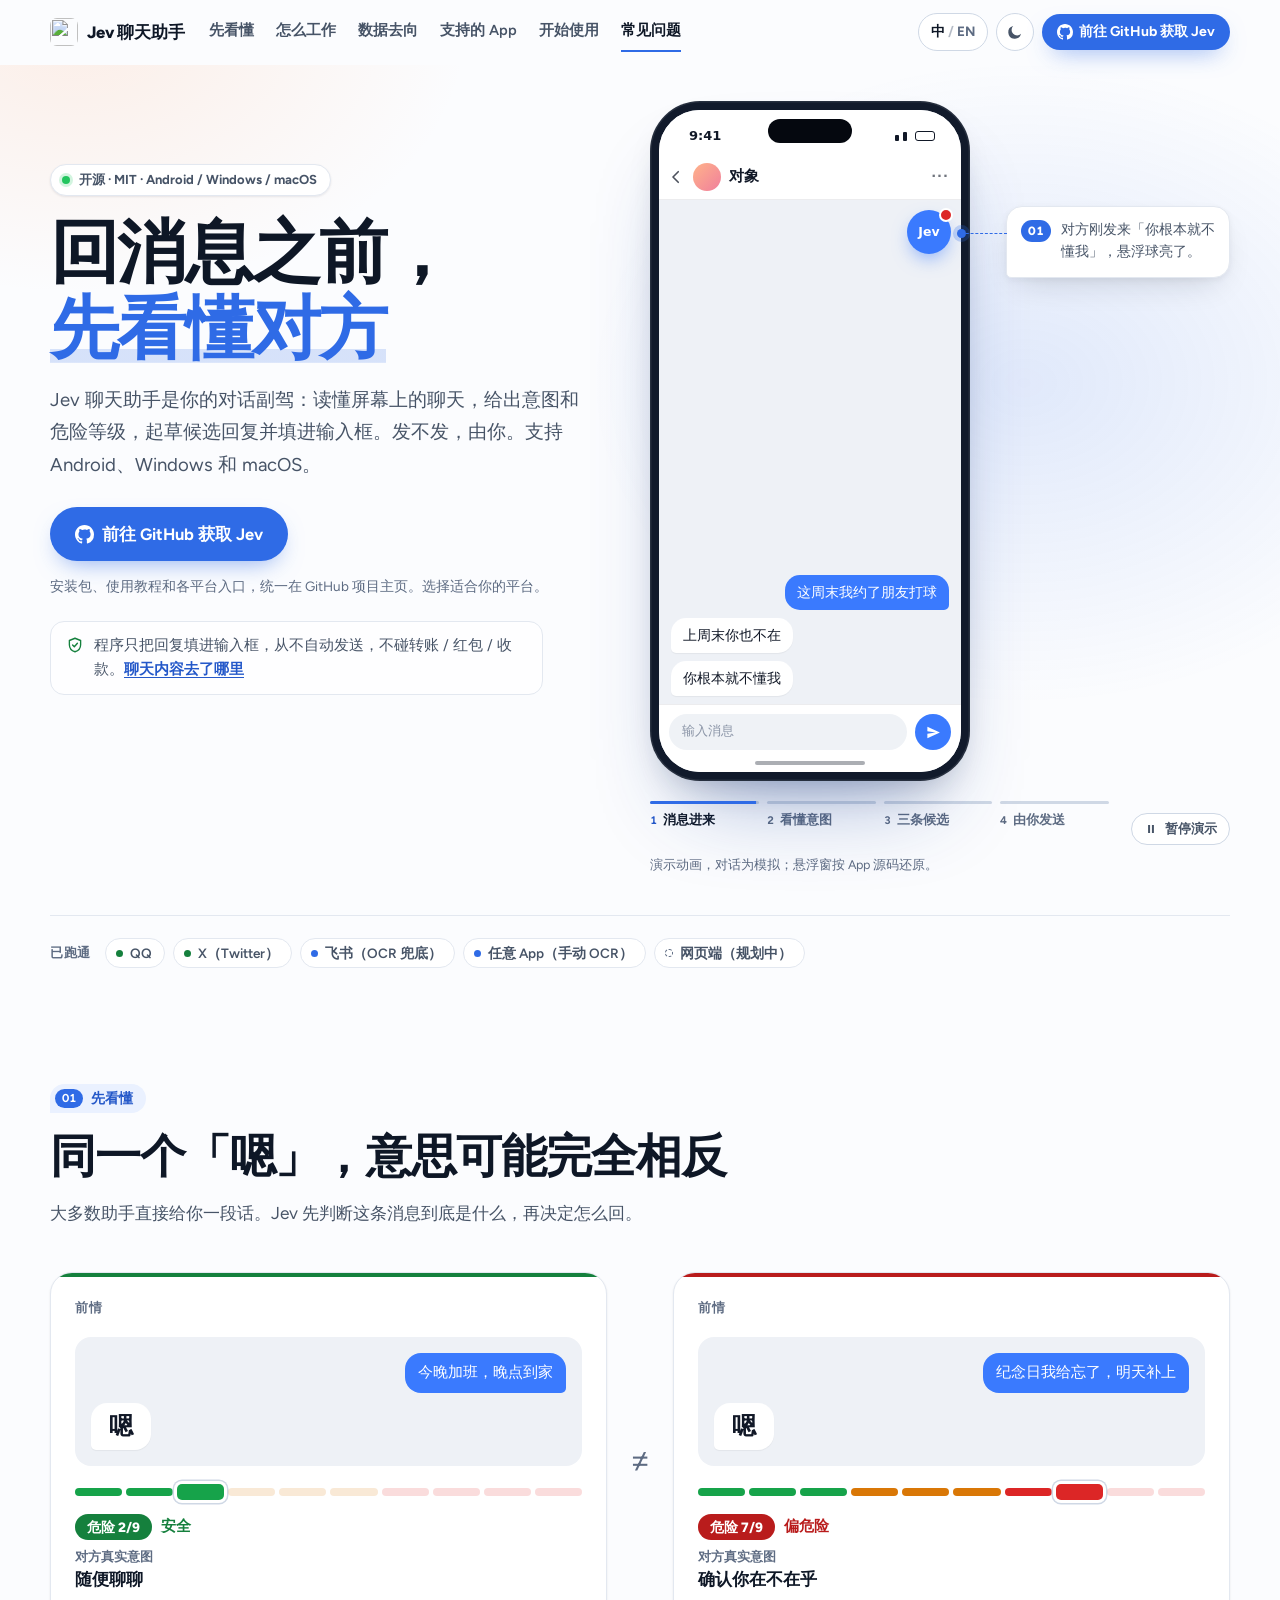
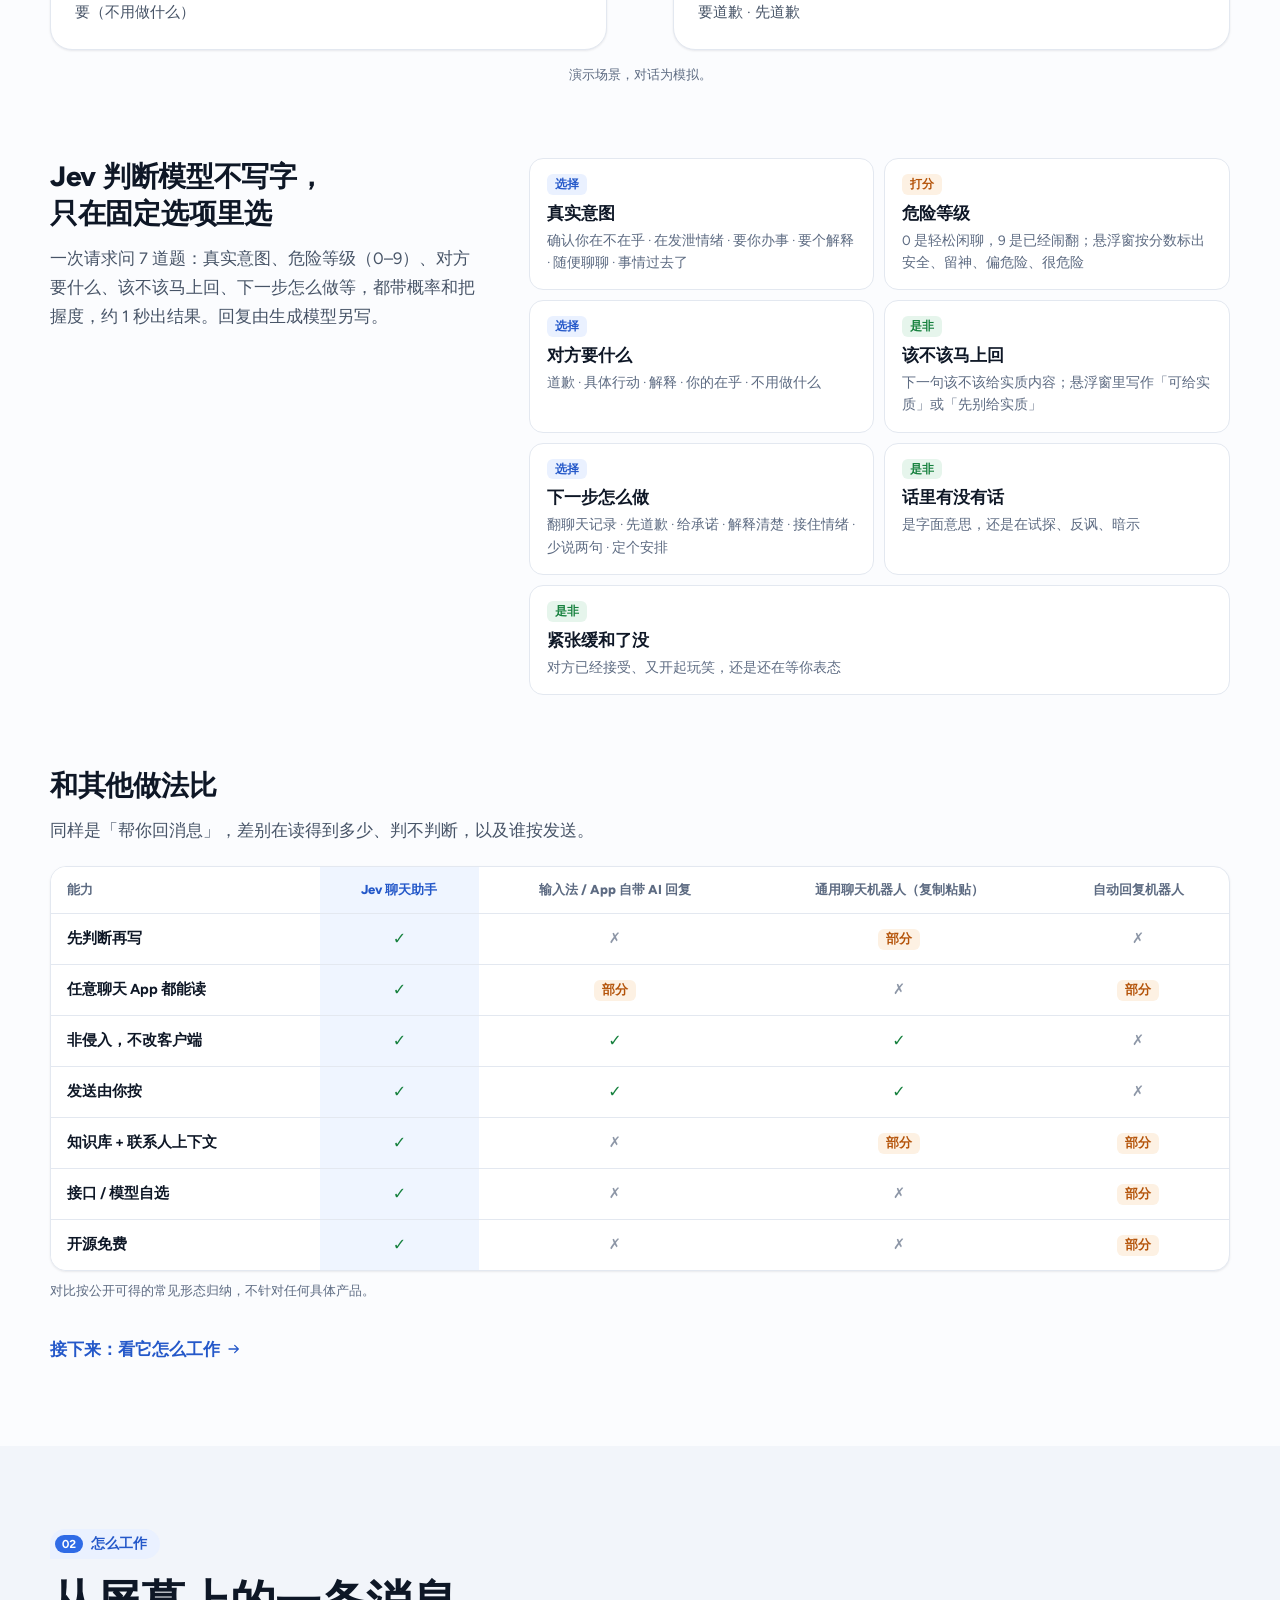
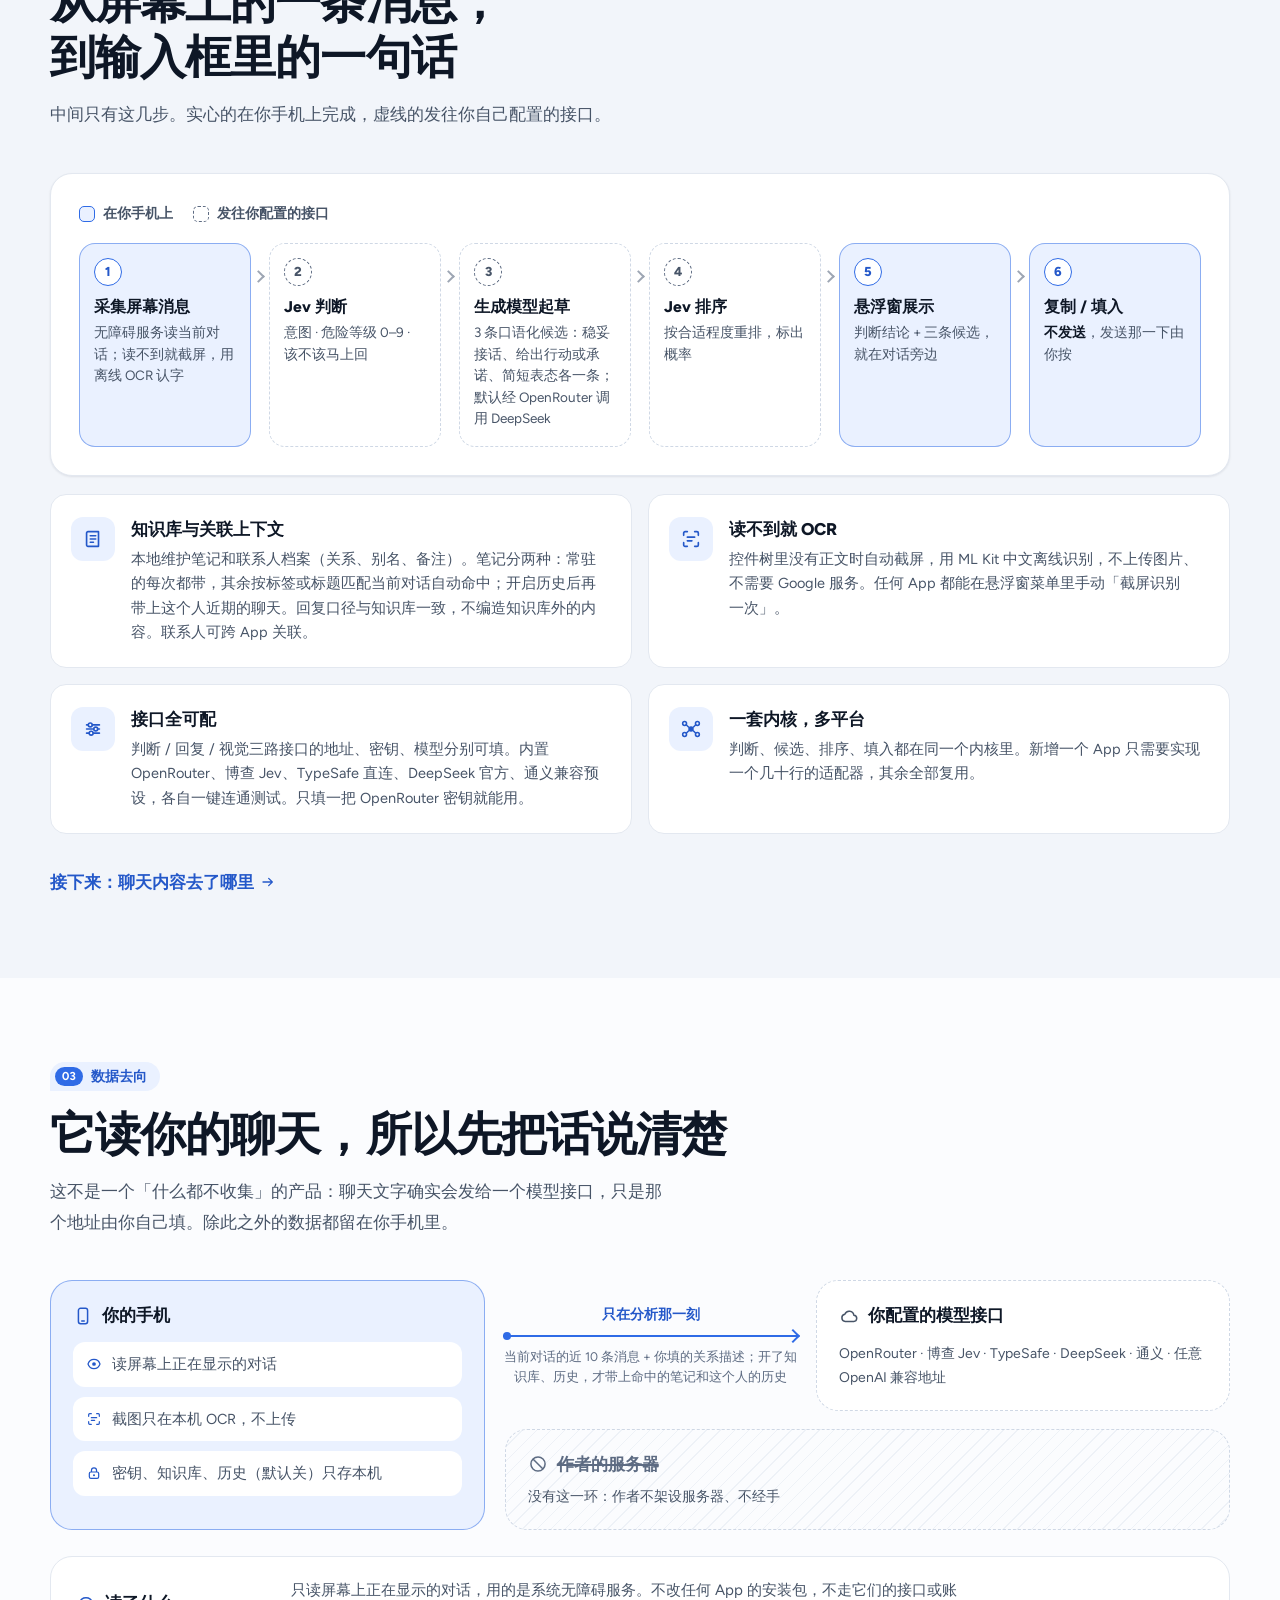
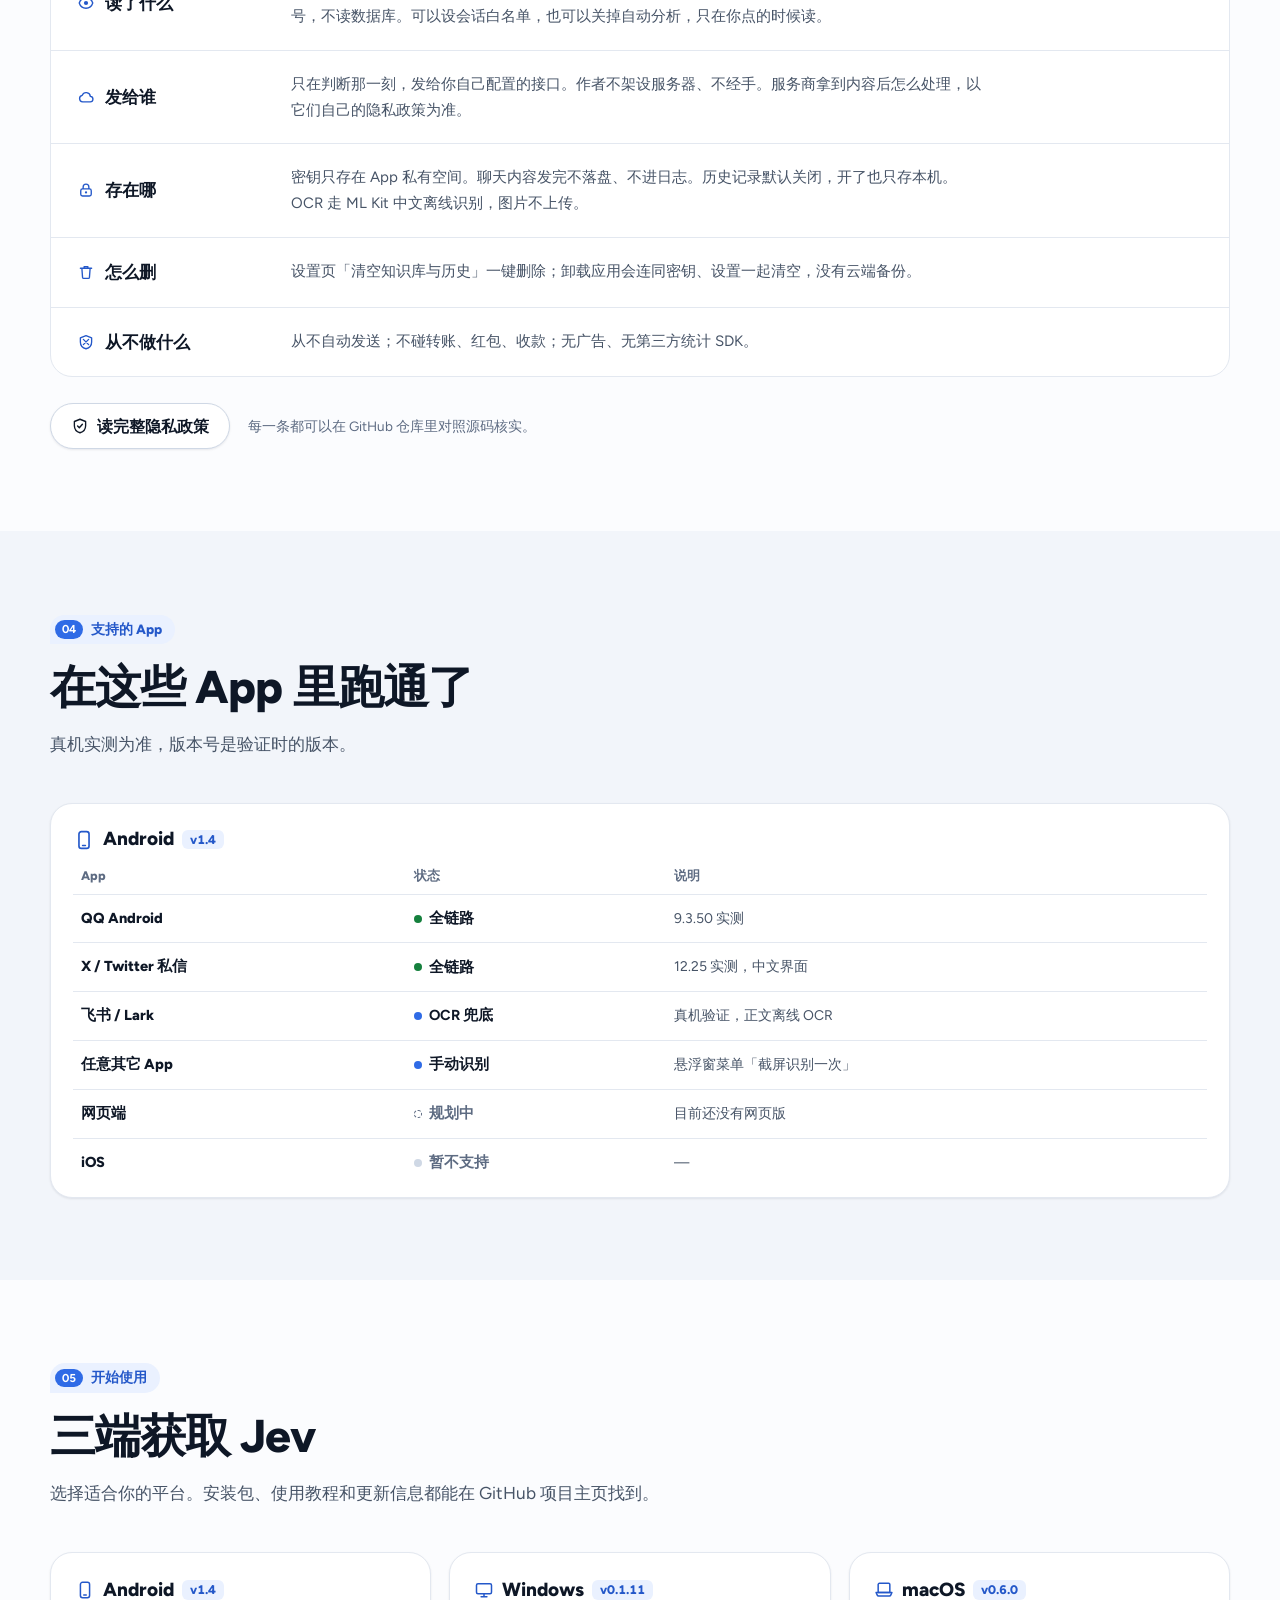
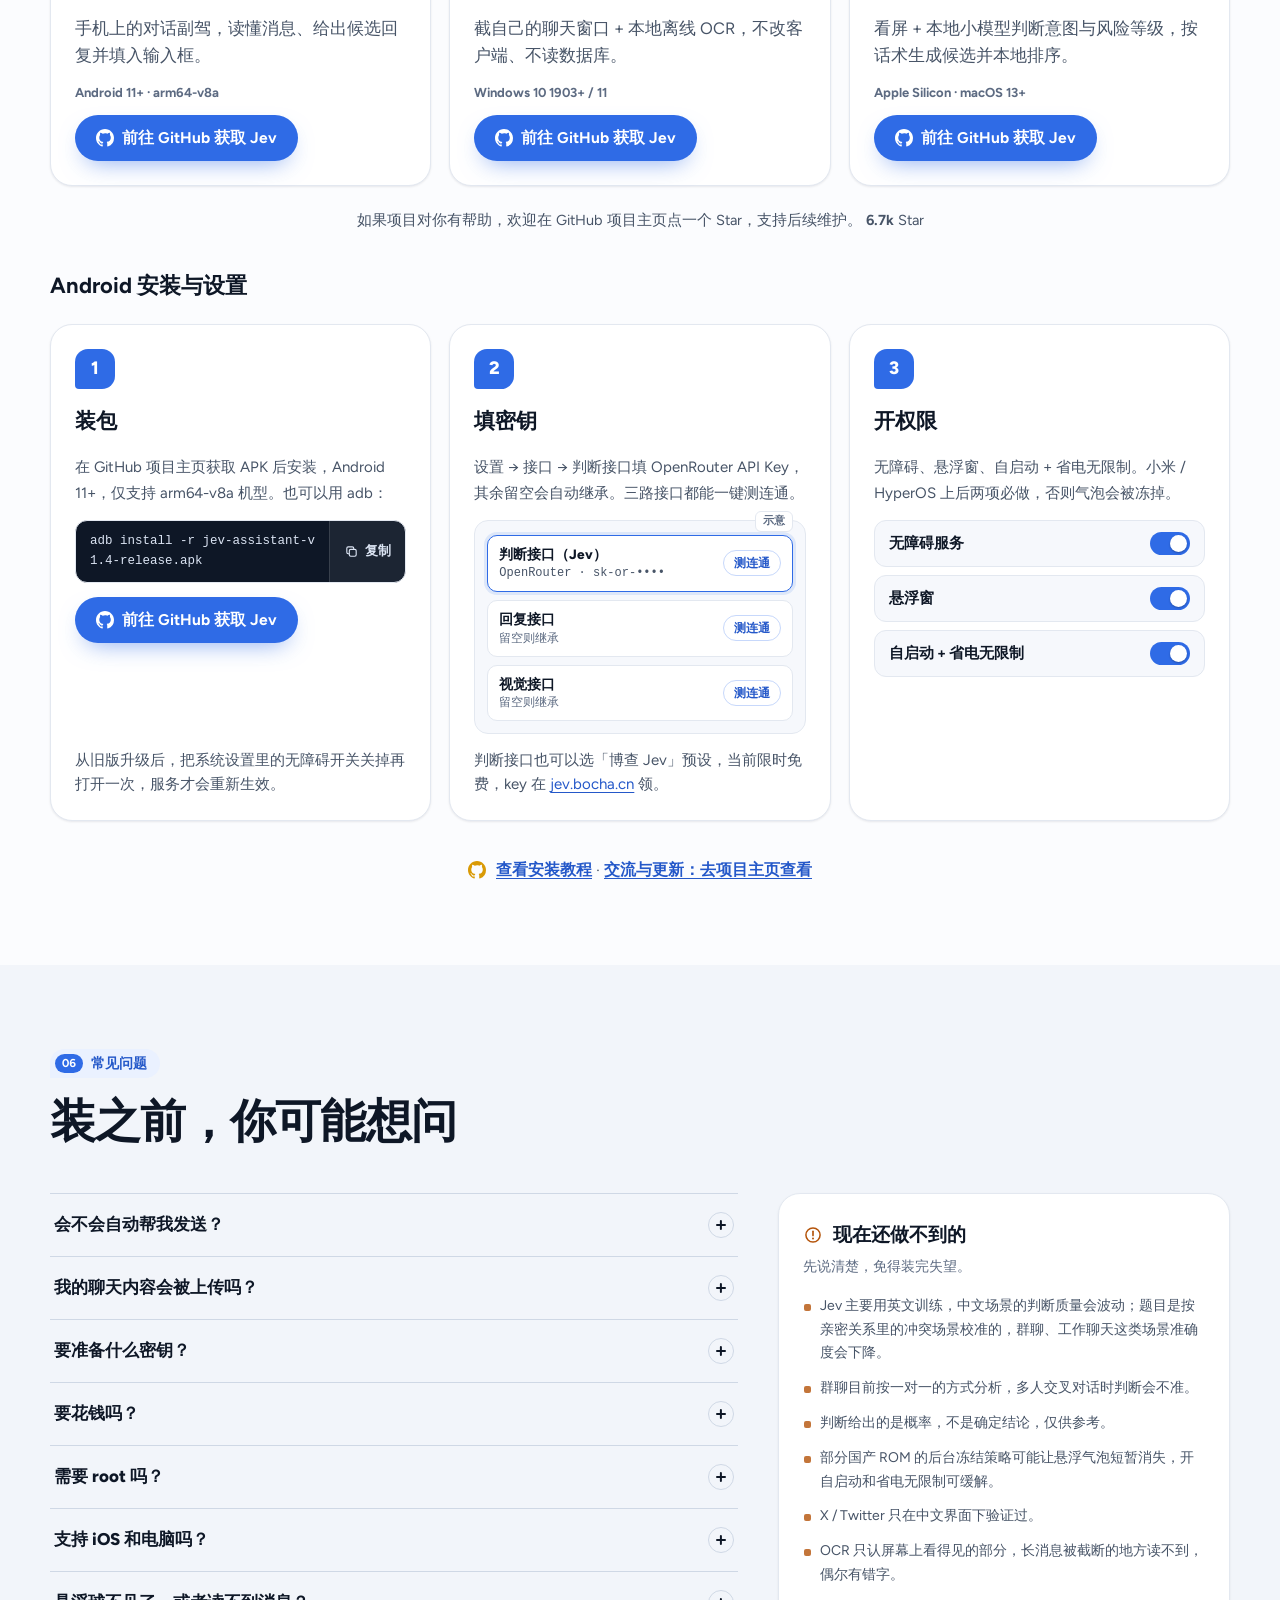
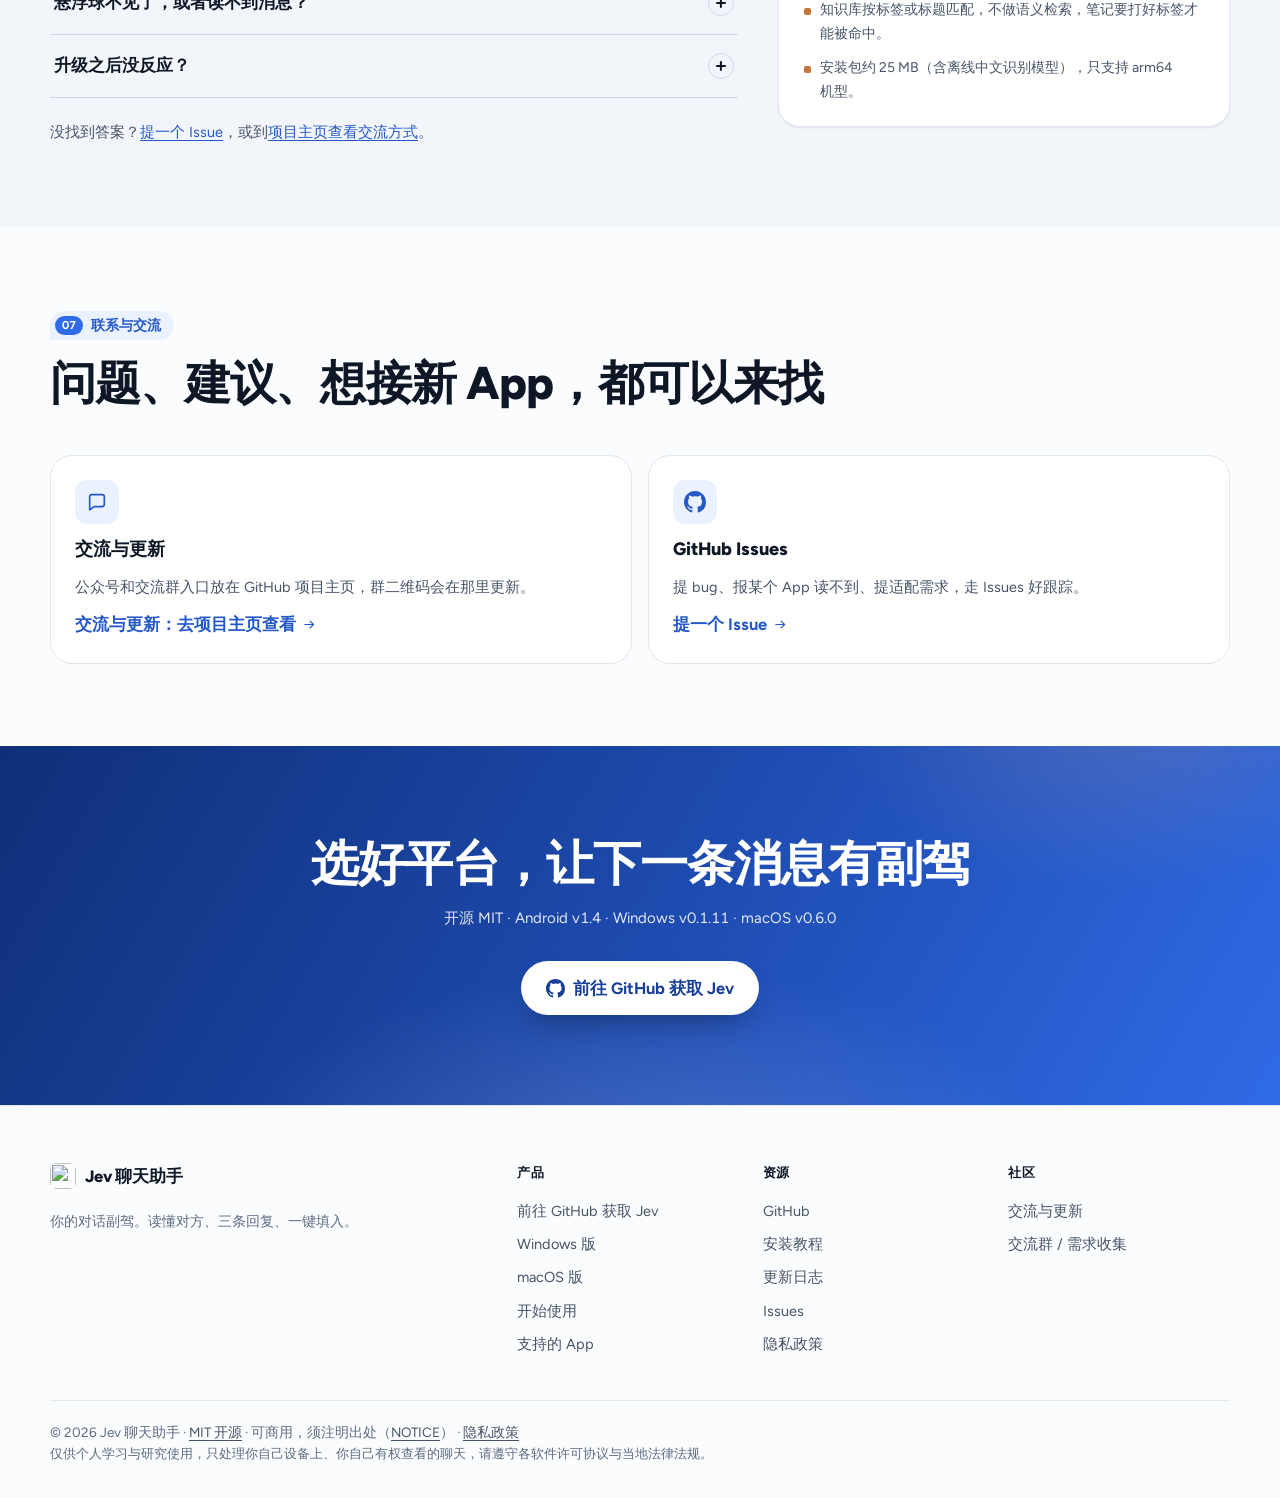
==== commit 3386b3f5: "docs: route Jev visitors through three-platform entry" ====
--- a/site/index.html
+++ b/site/index.html
@@ -3,8 +3,8 @@
 <head>
 <meta charset="utf-8">
 <meta name="viewport" content="width=device-width, initial-scale=1, viewport-fit=cover">
-<title data-i18n="meta.title">Jev 聊天助手 — 回消息之前，先看懂对方｜开源安卓对话副驾</title>
-<meta name="description" content="Jev 聊天助手是开源的 Android 对话副驾（另有 Windows、macOS 桌面版）：读懂对方刚发的消息，给出意图与危险等级判断，起草三条候选回复，一键填进输入框。程序只填不发，发不发由你。QQ / X / 飞书已跑通。" data-i18n-attr="content:meta.desc">
+<title data-i18n="meta.title">Jev 聊天助手 — 回消息之前，先看懂对方｜Android / Windows / macOS</title>
+<meta name="description" content="Jev 聊天助手提供 Android、Windows、macOS 版本。读懂屏幕上的聊天，判断意图与风险，起草候选回复；填入后由你决定是否发送。安装包、教程和交流入口在 GitHub 项目主页。" data-i18n-attr="content:meta.desc">
 <link rel="canonical" href="https://chatjevs.com/">
 <link rel="alternate" hreflang="zh-CN" href="https://chatjevs.com/">
 <link rel="alternate" hreflang="en" href="https://chatjevs.com/?lang=en">
@@ -30,7 +30,7 @@
 <meta name="twitter:description" content="读懂对方、三条回复、一键填入。开源 MIT，Android / Windows / macOS 三端。程序只填不发。" data-i18n-attr="content:meta.ogDesc">
 <meta name="twitter:image" content="https://chatjevs.com/assets/og.png">
 <script type="application/ld+json">
-{"@context":"https://schema.org","@type":"SoftwareApplication","name":"Jev 聊天助手","alternateName":"Jev Chat Assistant","url":"https://chatjevs.com/","applicationCategory":"CommunicationApplication","operatingSystem":"Android 11+","softwareVersion":"1.4","license":"https://opensource.org/licenses/MIT","offers":{"@type":"Offer","price":"0","priceCurrency":"USD"},"sameAs":["https://github.com/jev-chat/jev-chat-jarvis"],"author":{"@type":"Person","name":"Finderchangchang","url":"https://github.com/Finderchangchang"}}
+{"@context":"https://schema.org","@type":"SoftwareApplication","name":"Jev 聊天助手","alternateName":"Jev Chat Assistant","url":"https://chatjevs.com/","applicationCategory":"CommunicationApplication","operatingSystem":"Android 11+, Windows 10+, macOS 13+","softwareVersion":"1.4","license":"https://opensource.org/licenses/MIT","offers":{"@type":"Offer","price":"0","priceCurrency":"USD"},"sameAs":["https://github.com/jev-chat/jev-chat-jarvis"],"author":{"@type":"Person","name":"Finderchangchang","url":"https://github.com/Finderchangchang"}}
 </script>
 <script>
   /* 首屏前应用主题和语言标记，避免闪烁；英文时先藏起中文正文，main.js 换完再显示（1.5 秒兜底） */
@@ -55,9 +55,9 @@
 <link rel="preconnect" href="https://fonts.gstatic.com" crossorigin>
 <link rel="stylesheet" href="https://fonts.googleapis.com/css2?family=Figtree:wght@400..800&amp;display=swap" media="print" onload="this.media='all'">
 <noscript><link rel="stylesheet" href="https://fonts.googleapis.com/css2?family=Figtree:wght@400..800&amp;display=swap"></noscript>
-<link rel="stylesheet" href="style.css?v=20260927r">
-<script defer src="i18n.js?v=20260927r"></script>
-<script defer src="main.js?v=20260927r"></script>
+<link rel="stylesheet" href="style.css?v=20260928a">
+<script defer src="i18n.js?v=20260928a"></script>
+<script defer src="main.js?v=20260928a"></script>
 <script defer src="https://umami.jisikeji.cn/script.js" data-website-id="e294ceb6-4001-47a0-a18b-d225cd09017a"></script>
 </head>
 <body>
@@ -120,11 +120,8 @@
         <svg class="ico-sun" width="18" height="18" aria-hidden="true"><use href="#i-sun"/></svg>
         <svg class="ico-moon" width="18" height="18" aria-hidden="true"><use href="#i-moon"/></svg>
       </button>
-      <a aria-label="在 GitHub 上给 Jev 聊天助手点 Star" class="star-pill" href="https://github.com/jev-chat/jev-chat-jarvis" target="_blank" rel="noopener" data-umami-event="click-star" data-umami-event-pos="nav" data-i18n-attr="aria-label:a.star">
-        <svg width="17" height="17" aria-hidden="true"><use href="#i-github"/></svg><span class="sp-t">Star</span><b data-jev-stars>6.7k</b>
-      </a>
-      <a class="btn btn-primary btn-sm nav-dl" href="download/jev-assistant-v1.4-release.apk" data-jev-apk data-umami-event="download-apk" data-umami-event-pos="nav">
-        <svg width="16" height="16" aria-hidden="true"><use href="#i-down"/></svg><span data-i18n="nav.dl">下载 APK</span>
+      <a class="btn btn-primary btn-sm nav-dl" href="https://github.com/jev-chat/jev-chat-jarvis#开始使用-jev" target="_blank" rel="noopener" data-umami-event="go-main-repo" data-umami-event-pos="nav" data-umami-event-intent="get">
+        <svg width="16" height="16" aria-hidden="true"><use href="#i-github"/></svg><span data-i18n="nav.dl">前往 GitHub 获取 Jev</span>
       </a>
       <button aria-label="打开菜单" class="icon-btn burger" id="burger" type="button" aria-expanded="false" aria-controls="navMenu" data-i18n-attr="aria-label:a.menuOpen">
         <svg width="20" height="20" aria-hidden="true"><use href="#i-menu"/></svg>
@@ -141,18 +138,14 @@
     <div class="hero-copy">
       <p class="eyebrow"><span class="dot-live" aria-hidden="true"></span><span data-i18n="hero.eyebrow">开源 · MIT · Android / Windows / macOS</span></p>
       <h1 id="hero-title" data-i18n="hero.title">回消息之前，<br><span class='hl'>先看懂对方</span></h1>
-      <p class="hero-sub" data-i18n="hero.sub">Jev 聊天助手是装在安卓手机上的对话副驾：读懂对方刚发的消息，给出意图和危险等级，起草三条候选回复，一键填进输入框。发不发，由你。</p>
+      <p class="hero-sub" data-i18n="hero.sub">Jev 聊天助手是你的对话副驾：读懂屏幕上的聊天，给出意图和危险等级，起草候选回复并填进输入框。发不发，由你。支持 Android、Windows 和 macOS。</p>
 
       <div class="hero-cta">
-        <a class="btn btn-primary btn-lg" href="download/jev-assistant-v1.4-release.apk" data-jev-apk data-umami-event="download-apk" data-umami-event-pos="hero">
-          <svg width="19" height="19" aria-hidden="true"><use href="#i-down"/></svg><span data-i18n="hero.dl">下载 APK</span><span class="btn-ver">v1.4</span>
+        <a class="btn btn-primary btn-lg" href="https://github.com/jev-chat/jev-chat-jarvis#开始使用-jev" target="_blank" rel="noopener" data-umami-event="go-main-repo" data-umami-event-pos="hero" data-umami-event-intent="get">
+          <svg width="19" height="19" aria-hidden="true"><use href="#i-github"/></svg><span data-i18n="hero.dl">前往 GitHub 获取 Jev</span>
         </a>
-        <a class="btn btn-ghost btn-lg" href="https://github.com/jev-chat/jev-chat-jarvis" target="_blank" rel="noopener" data-umami-event="click-star" data-umami-event-pos="hero">
-          <svg width="18" height="18" aria-hidden="true"><use href="#i-github"/></svg><span data-i18n="hero.star">GitHub 点个 Star</span><span class="count"><svg width="12" height="12" aria-hidden="true"><use href="#i-star"/></svg><b data-jev-stars>6.7k</b></span>
-        </a>
-      </div>
-      <p class="hero-meta" data-i18n="hero.meta">Android 11+ · 仅支持 arm64-v8a · 约 25 MB</p>
-      <p class="hero-desk" data-i18n="hero.desk">桌面版是姊妹项目：<a href='https://github.com/jev-chat/jev-chat-windows/releases' target='_blank' rel='noopener' data-umami-event='click-sister' data-umami-event-project='windows' data-umami-event-pos='hero'>Windows</a> · <a href='https://github.com/jev-chat/jev-chat-jarvis-mac/releases' target='_blank' rel='noopener' data-umami-event='click-sister' data-umami-event-project='macos' data-umami-event-pos='hero'>macOS</a></p>
+      </div>
+      <p class="hero-meta" data-i18n="hero.meta">安装包、使用教程和各平台入口，统一在 GitHub 项目主页。选择适合你的平台。</p>
 
       <p class="hero-note"><svg width="18" height="18" aria-hidden="true"><use href="#i-shield"/></svg><span data-i18n="hero.note">程序只把回复填进输入框，从不自动发送，不碰转账 / 红包 / 收款。<a href='#privacy'>聊天内容去了哪里</a></span></p>
     </div>
@@ -435,7 +428,6 @@
       <div class="apps-main rv">
         <div class="apps-top">
           <p class="plat"><svg width="22" height="22" aria-hidden="true"><use href="#i-phone"/></svg><b>Android</b><span class="ver">v1.4</span></p>
-          <a class="btn btn-primary btn-sm" href="download/jev-assistant-v1.4-release.apk" data-jev-apk data-umami-event="download-apk" data-umami-event-pos="apps"><svg width="16" height="16" aria-hidden="true"><use href="#i-down"/></svg><span data-i18n="hero.dl">下载 APK</span></a>
         </div>
         <table class="st">
           <thead><tr><th scope="col" data-i18n="apps.h1">App</th><th scope="col" data-i18n="apps.h2">状态</th><th scope="col" data-i18n="apps.h3">说明</th></tr></thead>
@@ -450,28 +442,6 @@
         </table>
       </div>
 
-      <div class="apps-desk rv">
-        <h3 data-i18n="apps.deskTitle">桌面版：姊妹项目</h3>
-        <p class="desk-lead" data-i18n="apps.deskLead">判断、候选、排序用同一套内核，采集方式按平台各自适配，规则一致：只读屏幕、只填不发。各自独立仓库维护。</p>
-        <article class="sis">
-          <p class="plat"><svg width="20" height="20" aria-hidden="true"><use href="#i-monitor"/></svg><b>Windows</b><span class="ver">v0.1.11</span></p>
-          <p data-i18n="apps.win.d">截自己的聊天窗口 + 本地离线 OCR，不改客户端、不读数据库。</p>
-          <p class="req" data-i18n="apps.win.req">Windows 10 1903+ / 11</p>
-          <p class="sis-links">
-            <a class="link-arrow" href="https://github.com/jev-chat/jev-chat-windows/releases" target="_blank" rel="noopener" data-umami-event="click-sister" data-umami-event-project="windows" data-umami-event-pos="apps"><span data-i18n="apps.dl">下载</span><svg width="15" height="15" aria-hidden="true"><use href="#i-arrow"/></svg></a>
-            <a class="link-arrow" href="https://github.com/jev-chat/jev-chat-windows" target="_blank" rel="noopener" data-umami-event="click-sister" data-umami-event-project="windows-src" data-umami-event-pos="apps"><span data-i18n="apps.src">源码</span><svg width="15" height="15" aria-hidden="true"><use href="#i-arrow"/></svg></a>
-          </p>
-        </article>
-        <article class="sis">
-          <p class="plat"><svg width="20" height="20" aria-hidden="true"><use href="#i-laptop"/></svg><b>macOS</b><span class="ver">v0.6.0</span></p>
-          <p data-i18n="apps.mac.d">看屏 + 本地小模型判断意图与风险等级，按话术生成候选并本地排序。</p>
-          <p class="req" data-i18n="apps.mac.req">Apple Silicon · macOS 13+</p>
-          <p class="sis-links">
-            <a class="link-arrow" href="https://github.com/jev-chat/jev-chat-jarvis-mac/releases" target="_blank" rel="noopener" data-umami-event="click-sister" data-umami-event-project="macos" data-umami-event-pos="apps"><span data-i18n="apps.dl">下载</span><svg width="15" height="15" aria-hidden="true"><use href="#i-arrow"/></svg></a>
-            <a class="link-arrow" href="https://github.com/jev-chat/jev-chat-jarvis-mac" target="_blank" rel="noopener" data-umami-event="click-sister" data-umami-event-project="macos-src" data-umami-event-pos="apps"><span data-i18n="apps.src">源码</span><svg width="15" height="15" aria-hidden="true"><use href="#i-arrow"/></svg></a>
-          </p>
-        </article>
-      </div>
     </div>
   </div>
 </section>
@@ -481,22 +451,45 @@
   <div class="wrap">
     <header class="sec-head rv">
       <p class="kicker"><b>05</b><span data-i18n="start.kicker">开始使用</span></p>
-      <h2 id="start-title" data-i18n="start.title">三步开始</h2>
-      <p class="lead" data-i18n="start.lead">Android 装 APK；Windows / macOS 去各自发布页下载。</p>
+      <h2 id="start-title" data-i18n="start.title">三端获取 Jev</h2>
+      <p class="lead" data-i18n="start.lead">选择适合你的平台。安装包、使用教程和更新信息都能在 GitHub 项目主页找到。</p>
     </header>
+
+    <div class="platform-grid">
+      <article class="platform-card rv">
+        <p class="plat"><svg width="20" height="20" aria-hidden="true"><use href="#i-phone"/></svg><b>Android</b><span class="ver">v1.4</span></p>
+        <p data-i18n="platform.android.d">手机上的对话副驾，读懂消息、给出候选回复并填入输入框。</p>
+        <p class="req" data-i18n="platform.android.req">Android 11+ · arm64-v8a</p>
+        <a class="btn btn-primary" href="https://github.com/jev-chat/jev-chat-jarvis#开始使用-jev" target="_blank" rel="noopener" data-umami-event="go-main-repo" data-umami-event-pos="platform" data-umami-event-intent="android"><svg width="18" height="18" aria-hidden="true"><use href="#i-github"/></svg><span data-i18n="hero.dl">前往 GitHub 获取 Jev</span></a>
+      </article>
+      <article class="platform-card rv">
+        <p class="plat"><svg width="20" height="20" aria-hidden="true"><use href="#i-monitor"/></svg><b>Windows</b><span class="ver">v0.1.11</span></p>
+        <p data-i18n="apps.win.d">截自己的聊天窗口 + 本地离线 OCR，不改客户端、不读数据库。</p>
+        <p class="req" data-i18n="apps.win.req">Windows 10 1903+ / 11</p>
+        <a class="btn btn-primary" href="https://github.com/jev-chat/jev-chat-jarvis#开始使用-jev" target="_blank" rel="noopener" data-umami-event="go-main-repo" data-umami-event-pos="platform" data-umami-event-intent="windows"><svg width="18" height="18" aria-hidden="true"><use href="#i-github"/></svg><span data-i18n="hero.dl">前往 GitHub 获取 Jev</span></a>
+      </article>
+      <article class="platform-card rv">
+        <p class="plat"><svg width="20" height="20" aria-hidden="true"><use href="#i-laptop"/></svg><b>macOS</b><span class="ver">v0.6.0</span></p>
+        <p data-i18n="apps.mac.d">看屏 + 本地小模型判断意图与风险等级，按话术生成候选并本地排序。</p>
+        <p class="req" data-i18n="apps.mac.req">Apple Silicon · macOS 13+</p>
+        <a class="btn btn-primary" href="https://github.com/jev-chat/jev-chat-jarvis#开始使用-jev" target="_blank" rel="noopener" data-umami-event="go-main-repo" data-umami-event-pos="platform" data-umami-event-intent="macos"><svg width="18" height="18" aria-hidden="true"><use href="#i-github"/></svg><span data-i18n="hero.dl">前往 GitHub 获取 Jev</span></a>
+      </article>
+    </div>
+    <p class="platform-star"><span data-i18n="platform.star">如果项目对你有帮助，欢迎在 GitHub 项目主页点一个 Star，支持后续维护。</span> <b data-jev-stars>6.7k</b> Star</p>
+    <h3 class="install-title" data-i18n="start.steps">Android 安装与设置</h3>
 
     <ol class="steps">
       <li class="step rv">
         <span class="step-no">1</span>
         <h3 data-i18n="s1.t">装包</h3>
-        <p data-i18n="s1.d">下载 APK 直接安装，Android 11+，仅支持 arm64-v8a 机型。也可以用 adb：</p>
+        <p data-i18n="s1.d">在 GitHub 项目主页获取 APK 后安装，Android 11+，仅支持 arm64-v8a 机型。也可以用 adb：</p>
         <div class="code">
           <pre id="adbCmd">adb install -r jev-assistant-v1.4-release.apk</pre>
           <button aria-label="复制安装命令" class="code-copy" type="button" data-copy-from="#adbCmd" data-umami-event="copy-adb" data-i18n-attr="aria-label:a.copy">
             <svg class="ico-copy" width="15" height="15" aria-hidden="true"><use href="#i-copy"/></svg><svg class="ico-done" width="15" height="15" aria-hidden="true"><use href="#i-check"/></svg><span data-i18n="ui.copy">复制</span>
           </button>
         </div>
-        <a class="btn btn-primary" href="download/jev-assistant-v1.4-release.apk" data-jev-apk data-umami-event="download-apk" data-umami-event-pos="start"><svg width="18" height="18" aria-hidden="true"><use href="#i-down"/></svg><span data-i18n="hero.dl">下载 APK</span><span class="btn-ver">v1.4</span></a>
+        <a class="btn btn-primary" href="https://github.com/jev-chat/jev-chat-jarvis#开始使用-jev" target="_blank" rel="noopener" data-umami-event="go-main-repo" data-umami-event-pos="start" data-umami-event-intent="android"><svg width="18" height="18" aria-hidden="true"><use href="#i-github"/></svg><span data-i18n="hero.dl">前往 GitHub 获取 Jev</span></a>
         <p class="fine" data-i18n="s1.note">从旧版升级后，把系统设置里的无障碍开关关掉再打开一次，服务才会重新生效。</p>
       </li>
 
@@ -525,7 +518,7 @@
       </li>
     </ol>
 
-    <p class="start-star rv"><svg width="18" height="18" aria-hidden="true"><use href="#i-star"/></svg><span data-i18n="start.star">装好了？好用的话，<a href='https://github.com/jev-chat/jev-chat-jarvis' target='_blank' rel='noopener' data-umami-event='click-star' data-umami-event-pos='start'>去 GitHub 给我点个星吧</a>。卡住了就<a href='https://github.com/jev-chat/jev-chat-jarvis/issues' target='_blank' rel='noopener' data-umami-event='click-issues' data-umami-event-pos='start'>提一个 Issue</a>。</span></p>
+    <p class="start-star rv"><svg width="18" height="18" aria-hidden="true"><use href="#i-github"/></svg><span data-i18n="start.star"><a href='https://github.com/jev-chat/jev-chat-jarvis#快速开始' target='_blank' rel='noopener' data-umami-event='go-main-repo' data-umami-event-pos='start-tutorial' data-umami-event-intent='tutorial'>查看安装教程</a> · <a href='https://github.com/jev-chat/jev-chat-jarvis#交流群--需求收集' target='_blank' rel='noopener' data-umami-event='go-main-repo' data-umami-event-pos='start-community' data-umami-event-intent='community'>交流与更新：去项目主页查看</a></span></p>
   </div>
 </section>
 
@@ -544,10 +537,10 @@
         <details><summary><span data-i18n="faq.q3">要准备什么密钥？</span><i class="acc" aria-hidden="true"></i></summary><div class="faq-a"><p data-i18n="faq.a3">一把 OpenRouter API Key 就能跑起来：填在「判断接口」，回复和视觉接口留空会自动继承。也可以三路分开配，内置 OpenRouter、博查 Jev、TypeSafe 直连、DeepSeek 官方、通义兼容预设，各自一键测连通。判断接口选「博查 Jev」的话，当前限时免费，key 在 jev.bocha.cn 领。</p></div></details>
         <details><summary><span data-i18n="faq.q4">要花钱吗？</span><i class="acc" aria-hidden="true"></i></summary><div class="faq-a"><p data-i18n="faq.a4">软件本身免费开源。模型调用走你自己的 API Key，按用量在对应服务商那边结算，项目不经手任何费用。</p></div></details>
         <details><summary><span data-i18n="faq.q5">需要 root 吗？</span><i class="acc" aria-hidden="true"></i></summary><div class="faq-a"><p data-i18n="faq.a5">不需要 root，也不用装任何模块。它是非侵入的：只读屏幕上正在显示的对话，不改任何 App 的安装包，不走它们的接口或账号。</p></div></details>
-        <details><summary><span data-i18n="faq.q6">支持 iOS 和电脑吗？</span><i class="acc" aria-hidden="true"></i></summary><div class="faq-a"><p data-i18n="faq.a6">暂不支持 iOS。桌面端有独立版本：<a href='https://github.com/jev-chat/jev-chat-windows' target='_blank' rel='noopener' data-umami-event='click-sister' data-umami-event-project='windows' data-umami-event-pos='faq'>Windows 版</a>截自己的聊天窗口 + 本地离线 OCR；<a href='https://github.com/jev-chat/jev-chat-jarvis-mac' target='_blank' rel='noopener' data-umami-event='click-sister' data-umami-event-project='macos' data-umami-event-pos='faq'>macOS 版</a>看屏 + 本地小模型判断。加上 Android，各自独立仓库维护。网页端还在规划中，目前没有网页版。</p></div></details>
+        <details><summary><span data-i18n="faq.q6">支持 iOS 和电脑吗？</span><i class="acc" aria-hidden="true"></i></summary><div class="faq-a"><p data-i18n="faq.a6">暂不支持 iOS。Android、Windows、macOS 的获取入口都在<a href='https://github.com/jev-chat/jev-chat-jarvis#开始使用-jev' target='_blank' rel='noopener' data-umami-event='go-main-repo' data-umami-event-pos='faq' data-umami-event-intent='get'>GitHub 项目主页</a>；各平台独立维护。网页端还在规划中，目前没有网页版。</p></div></details>
         <details><summary><span data-i18n="faq.q7">悬浮球不见了，或者读不到消息？</span><i class="acc" aria-hidden="true"></i></summary><div class="faq-a"><p data-i18n="faq.a7">多半是国产 ROM 把后台冻结了。确认无障碍、悬浮窗、自启动、省电无限制四项都开着，小米 / HyperOS 尤其要开后两项；重装后悬浮窗权限会被重置，按主页向导再开一次。在聊天界面里随便点一下，通常就能恢复。</p></div></details>
         <details><summary><span data-i18n="faq.q8">升级之后没反应？</span><i class="acc" aria-hidden="true"></i></summary><div class="faq-a"><p data-i18n="faq.a8">把系统设置里的无障碍开关关掉再打开一次。1.3 起新增了截屏能力，服务需要重新绑定才会生效。</p></div></details>
-        <p class="faq-more" data-i18n="faq.more">没找到答案？<a href='https://github.com/jev-chat/jev-chat-jarvis/issues' target='_blank' rel='noopener' data-umami-event='click-issues' data-umami-event-pos='faq'>提一个 Issue</a>，或者公众号私信。</p>
+        <p class="faq-more" data-i18n="faq.more">没找到答案？<a href='https://github.com/jev-chat/jev-chat-jarvis/issues' target='_blank' rel='noopener' data-umami-event='click-issues' data-umami-event-pos='faq'>提一个 Issue</a>，或到<a href='https://github.com/jev-chat/jev-chat-jarvis#交流群--需求收集' target='_blank' rel='noopener' data-umami-event='go-main-repo' data-umami-event-pos='faq-community' data-umami-event-intent='community'>项目主页查看交流方式</a>。</p>
       </div>
 
       <aside class="lim rv" aria-labelledby="lim-title">
@@ -577,18 +570,11 @@
     </header>
 
     <div class="contact-grid">
-      <article class="cc cc-mp rv">
-        <img class="qr" src="assets/mp-qr.webp" width="420" height="420" loading="lazy" decoding="async" alt="Jev 聊天助手公众号二维码" data-i18n-attr="alt:mp.alt">
-        <div>
-          <h3 data-i18n="mp.t">公众号私信</h3>
-          <p data-i18n="mp.d">扫码关注，有事直接后台私信。合作、反馈、进群，都走这里。</p>
-        </div>
-      </article>
       <article class="cc rv">
         <span class="cc-ico"><svg width="22" height="22" aria-hidden="true"><use href="#i-chat"/></svg></span>
-        <h3 data-i18n="grp.t">交流群</h3>
-        <p data-i18n="grp.d">群二维码 7 天过期，放在仓库 README 底部，那里会持续更新；群满或码过期时，公众号私信要新码。</p>
-        <a class="link-arrow" href="https://github.com/jev-chat/jev-chat-jarvis#readme" target="_blank" rel="noopener" data-umami-event="click-readme" data-umami-event-pos="contact"><span data-i18n="grp.link">去 README 拿群二维码</span><svg width="15" height="15" aria-hidden="true"><use href="#i-arrow"/></svg></a>
+        <h3 data-i18n="grp.t">交流与更新</h3>
+        <p data-i18n="grp.d">公众号和交流群入口放在 GitHub 项目主页，群二维码会在那里更新。</p>
+        <a class="link-arrow" href="https://github.com/jev-chat/jev-chat-jarvis#交流群--需求收集" target="_blank" rel="noopener" data-umami-event="go-main-repo" data-umami-event-pos="contact" data-umami-event-intent="community"><span data-i18n="grp.link">交流与更新：去项目主页查看</span><svg width="15" height="15" aria-hidden="true"><use href="#i-arrow"/></svg></a>
       </article>
       <article class="cc rv">
         <span class="cc-ico"><svg width="22" height="22" aria-hidden="true"><use href="#i-github"/></svg></span>
@@ -603,11 +589,10 @@
 <!-- ===================== 收尾 ===================== -->
 <section class="end" aria-labelledby="end-title">
   <div class="wrap end-in rv">
-    <h2 id="end-title" data-i18n="end.title">现在装上，下一条消息就有副驾</h2>
+    <h2 id="end-title" data-i18n="end.title">选好平台，让下一条消息有副驾</h2>
     <p class="end-meta"><span data-i18n="end.license">开源 MIT</span> · Android <span>v1.4</span> · Windows <span>v0.1.11</span> · macOS <span>v0.6.0</span></p>
     <div class="end-cta">
-      <a class="btn btn-light btn-lg" href="download/jev-assistant-v1.4-release.apk" data-jev-apk data-umami-event="download-apk" data-umami-event-pos="closing"><svg width="19" height="19" aria-hidden="true"><use href="#i-down"/></svg><span data-i18n="hero.dl">下载 APK</span><span class="btn-ver">v1.4</span></a>
-      <a class="btn btn-onband btn-lg" href="https://github.com/jev-chat/jev-chat-jarvis" target="_blank" rel="noopener" data-umami-event="click-star" data-umami-event-pos="closing"><svg width="18" height="18" aria-hidden="true"><use href="#i-github"/></svg><span data-i18n="end.star">好用的话，去 GitHub 给我点个星吧</span><span class="count"><svg width="12" height="12" aria-hidden="true"><use href="#i-star"/></svg><b data-jev-stars>6.7k</b></span></a>
+      <a class="btn btn-light btn-lg" href="https://github.com/jev-chat/jev-chat-jarvis#开始使用-jev" target="_blank" rel="noopener" data-umami-event="go-main-repo" data-umami-event-pos="closing" data-umami-event-intent="get"><svg width="19" height="19" aria-hidden="true"><use href="#i-github"/></svg><span data-i18n="hero.dl">前往 GitHub 获取 Jev</span></a>
     </div>
   </div>
 </section>
@@ -622,24 +607,24 @@
     </div>
     <nav class="foot-col" aria-labelledby="ft-p">
       <h2 id="ft-p" data-i18n="ft.product">产品</h2>
-      <a href="download/jev-assistant-v1.4-release.apk" data-jev-apk data-umami-event="download-apk" data-umami-event-pos="footer"><span data-i18n="ft.apk">下载 APK</span> <span>v1.4</span></a>
-      <a href="https://github.com/jev-chat/jev-chat-windows/releases" target="_blank" rel="noopener" data-umami-event="click-sister" data-umami-event-project="windows" data-umami-event-pos="footer" data-i18n="ft.win">Windows 版</a>
-      <a href="https://github.com/jev-chat/jev-chat-jarvis-mac/releases" target="_blank" rel="noopener" data-umami-event="click-sister" data-umami-event-project="macos" data-umami-event-pos="footer" data-i18n="ft.mac">macOS 版</a>
+      <a href="https://github.com/jev-chat/jev-chat-jarvis#开始使用-jev" target="_blank" rel="noopener" data-umami-event="go-main-repo" data-umami-event-pos="footer" data-umami-event-intent="get" data-i18n="ft.apk">前往 GitHub 获取 Jev</a>
+      <a href="https://github.com/jev-chat/jev-chat-jarvis#开始使用-jev" target="_blank" rel="noopener" data-umami-event="go-main-repo" data-umami-event-pos="footer-windows" data-umami-event-intent="windows" data-i18n="ft.win">Windows 版</a>
+      <a href="https://github.com/jev-chat/jev-chat-jarvis#开始使用-jev" target="_blank" rel="noopener" data-umami-event="go-main-repo" data-umami-event-pos="footer-macos" data-umami-event-intent="macos" data-i18n="ft.mac">macOS 版</a>
       <a href="#start" data-i18n="nav.start">开始使用</a>
       <a href="#apps" data-i18n="nav.apps">支持的 App</a>
     </nav>
     <nav class="foot-col" aria-labelledby="ft-r">
       <h2 id="ft-r" data-i18n="ft.resources">资源</h2>
-      <a href="https://github.com/jev-chat/jev-chat-jarvis" target="_blank" rel="noopener" data-umami-event="click-github" data-umami-event-pos="footer">GitHub</a>
-      <a href="https://github.com/jev-chat/jev-chat-jarvis#readme" target="_blank" rel="noopener" data-umami-event="click-readme" data-umami-event-pos="footer" data-i18n="ft.readme">README</a>
+      <a href="https://github.com/jev-chat/jev-chat-jarvis#开始使用-jev" target="_blank" rel="noopener" data-umami-event="go-main-repo" data-umami-event-pos="footer-github" data-umami-event-intent="get">GitHub</a>
+      <a href="https://github.com/jev-chat/jev-chat-jarvis#快速开始" target="_blank" rel="noopener" data-umami-event="go-main-repo" data-umami-event-pos="footer-tutorial" data-umami-event-intent="tutorial" data-i18n="ft.readme">安装教程</a>
       <a href="https://github.com/jev-chat/jev-chat-jarvis/blob/main/CHANGELOG.md" target="_blank" rel="noopener" data-umami-event="click-github" data-umami-event-pos="footer-changelog" data-i18n="ft.changelog">更新日志</a>
       <a href="https://github.com/jev-chat/jev-chat-jarvis/issues" target="_blank" rel="noopener" data-umami-event="click-issues" data-umami-event-pos="footer">Issues</a>
       <a href="privacy.html" data-privacy-link data-umami-event="view-privacy" data-umami-event-pos="footer" data-i18n="ft.privacy">隐私政策</a>
     </nav>
     <nav class="foot-col" aria-labelledby="ft-c">
       <h2 id="ft-c" data-i18n="ft.community">社区</h2>
-      <a href="#contact" data-i18n="ft.mp">公众号</a>
-      <a href="https://github.com/jev-chat/jev-chat-jarvis#readme" target="_blank" rel="noopener" data-umami-event="click-readme" data-umami-event-pos="footer-group" data-i18n="ft.group">交流群</a>
+      <a href="https://github.com/jev-chat/jev-chat-jarvis#交流群--需求收集" target="_blank" rel="noopener" data-umami-event="go-main-repo" data-umami-event-pos="footer-community" data-umami-event-intent="community" data-i18n="ft.mp">交流与更新</a>
+      <a href="https://github.com/jev-chat/jev-chat-jarvis#交流群--需求收集" target="_blank" rel="noopener" data-umami-event="go-main-repo" data-umami-event-pos="footer-group" data-umami-event-intent="community" data-i18n="ft.group">交流群 / 需求收集</a>
     </nav>
   </div>
   <div class="wrap"><div class="foot-bottom">
--- a/site/style.css
+++ b/site/style.css
@@ -531,7 +531,6 @@
 
 /* ---------- 04 支持的 App ---------- */
 .apps-grid { display: grid; grid-template-columns: minmax(0, 1fr); gap: 22px; align-items: start; }
-@media (min-width: 980px) { .apps-grid { grid-template-columns: minmax(0, 7fr) minmax(0, 5fr); gap: 26px; } }
 .apps-main { padding: 22px 22px 10px; border-radius: var(--r-lg); background: var(--card); border: 1px solid var(--line); box-shadow: var(--shadow-sm); }
 .apps-top { display: flex; flex-wrap: wrap; align-items: center; justify-content: space-between; gap: 12px; margin-bottom: 8px; }
 .plat { display: flex; align-items: center; gap: 8px; margin: 0; font-size: 19px; line-height: 1.4; }
@@ -551,13 +550,15 @@
 .state.plan::before { background: transparent; border: 1.5px dashed var(--ink-3); }
 .state.no::before { background: var(--line-2); }
 .state.plan, .state.no { color: var(--ink-3); }
-.apps-desk h3 { margin: 4px 0 6px; font-size: 19px; font-weight: 800; }
-.desk-lead { margin: 0 0 14px; font-size: 14.5px; color: var(--ink-2); }
-.sis { margin-top: 12px; padding: 18px 20px; border-radius: var(--r); background: var(--card); border: 1px solid var(--line); }
-.sis .plat { font-size: 17px; margin-bottom: 6px; }
-.sis p { margin: 0; font-size: 14.5px; line-height: 1.65; color: var(--ink-2); }
-.sis .req { margin-top: 6px; font-size: 12.5px; font-weight: 700; color: var(--ink-3); }
-.sis-links { display: flex; flex-wrap: wrap; gap: 6px 20px; margin-top: 10px !important; }
+.platform-grid { display: grid; grid-template-columns: minmax(0, 1fr); gap: 18px; }
+@media (min-width: 900px) { .platform-grid { grid-template-columns: repeat(3, minmax(0, 1fr)); } }
+.platform-card { display: flex; flex-direction: column; gap: 12px; min-width: 0; padding: 24px; border-radius: var(--r-lg); background: var(--card); border: 1px solid var(--line); box-shadow: var(--shadow-sm); }
+.platform-card .plat { margin: 0; }
+.platform-card p:not(.plat) { margin: 0; line-height: 1.65; color: var(--ink-2); }
+.platform-card .req { font-size: 13px; font-weight: 700; color: var(--ink-3) !important; }
+.platform-card .btn { align-self: flex-start; margin-top: auto; white-space: normal; height: auto; min-height: 46px; padding-top: 10px; padding-bottom: 10px; }
+.platform-star { margin: 22px 0 34px; text-align: center; font-size: 14.5px; color: var(--ink-2); }
+.install-title { margin: 0 0 18px; font-size: 22px; }
 
 /* ---------- 05 开始使用 ---------- */
 .steps { display: grid; grid-template-columns: minmax(0, 1fr); gap: 18px; margin: 0; padding: 0; list-style: none; }
@@ -618,8 +619,7 @@
 
 /* ---------- 联系 ---------- */
 .contact-grid { display: grid; grid-template-columns: minmax(0, 1fr); gap: 16px; }
-@media (min-width: 720px) { .contact-grid { grid-template-columns: repeat(2, minmax(0, 1fr)); } .cc-mp { grid-column: 1 / -1; } }
-@media (min-width: 1080px) { .contact-grid { grid-template-columns: minmax(0, 1.35fr) minmax(0, 1fr) minmax(0, 1fr); } .cc-mp { grid-column: auto; } }
+@media (min-width: 720px) { .contact-grid { grid-template-columns: repeat(2, minmax(0, 1fr)); } }
 .cc { display: flex; flex-direction: column; align-items: flex-start; gap: 10px; padding: 24px; border-radius: var(--r-lg); background: var(--card); border: 1px solid var(--line); }
 .cc h3 { margin: 0; font-size: 18px; font-weight: 800; }
 .cc p { margin: 0; font-size: 14.5px; line-height: 1.7; color: var(--ink-2); }
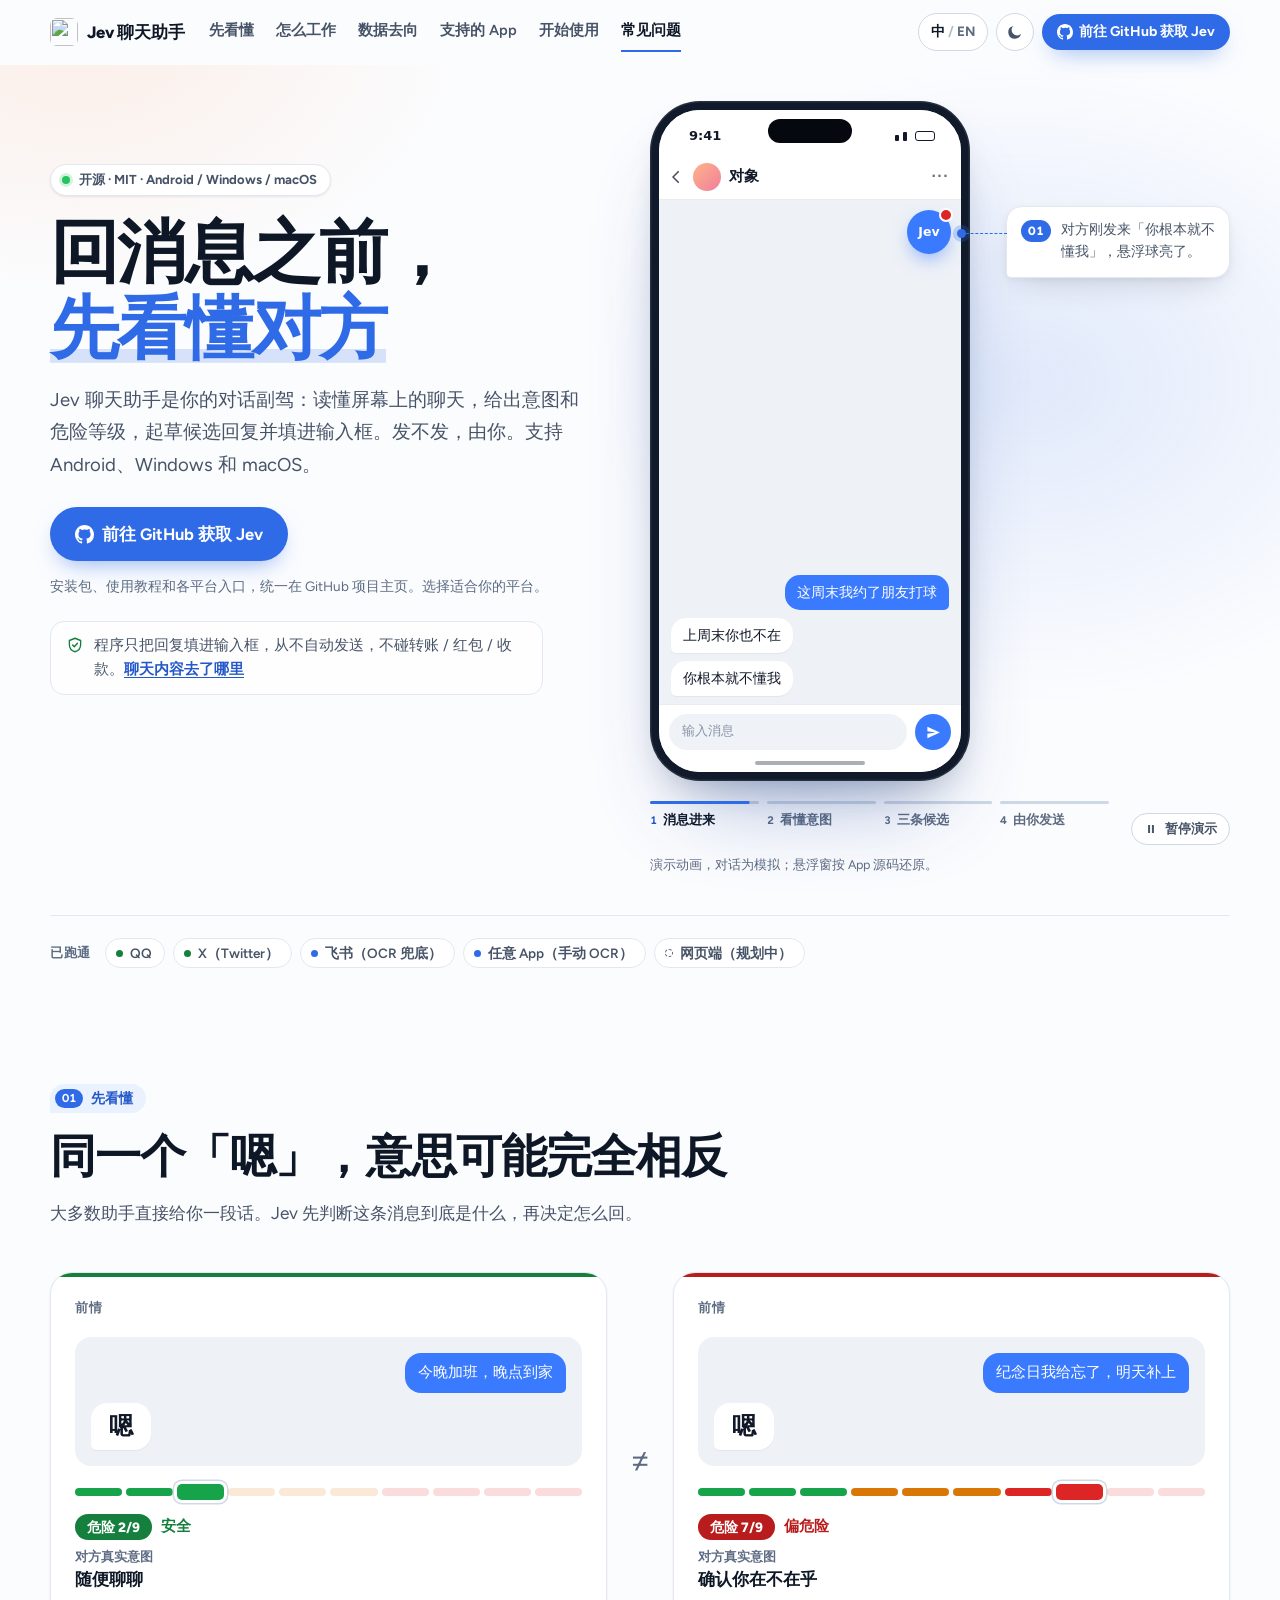
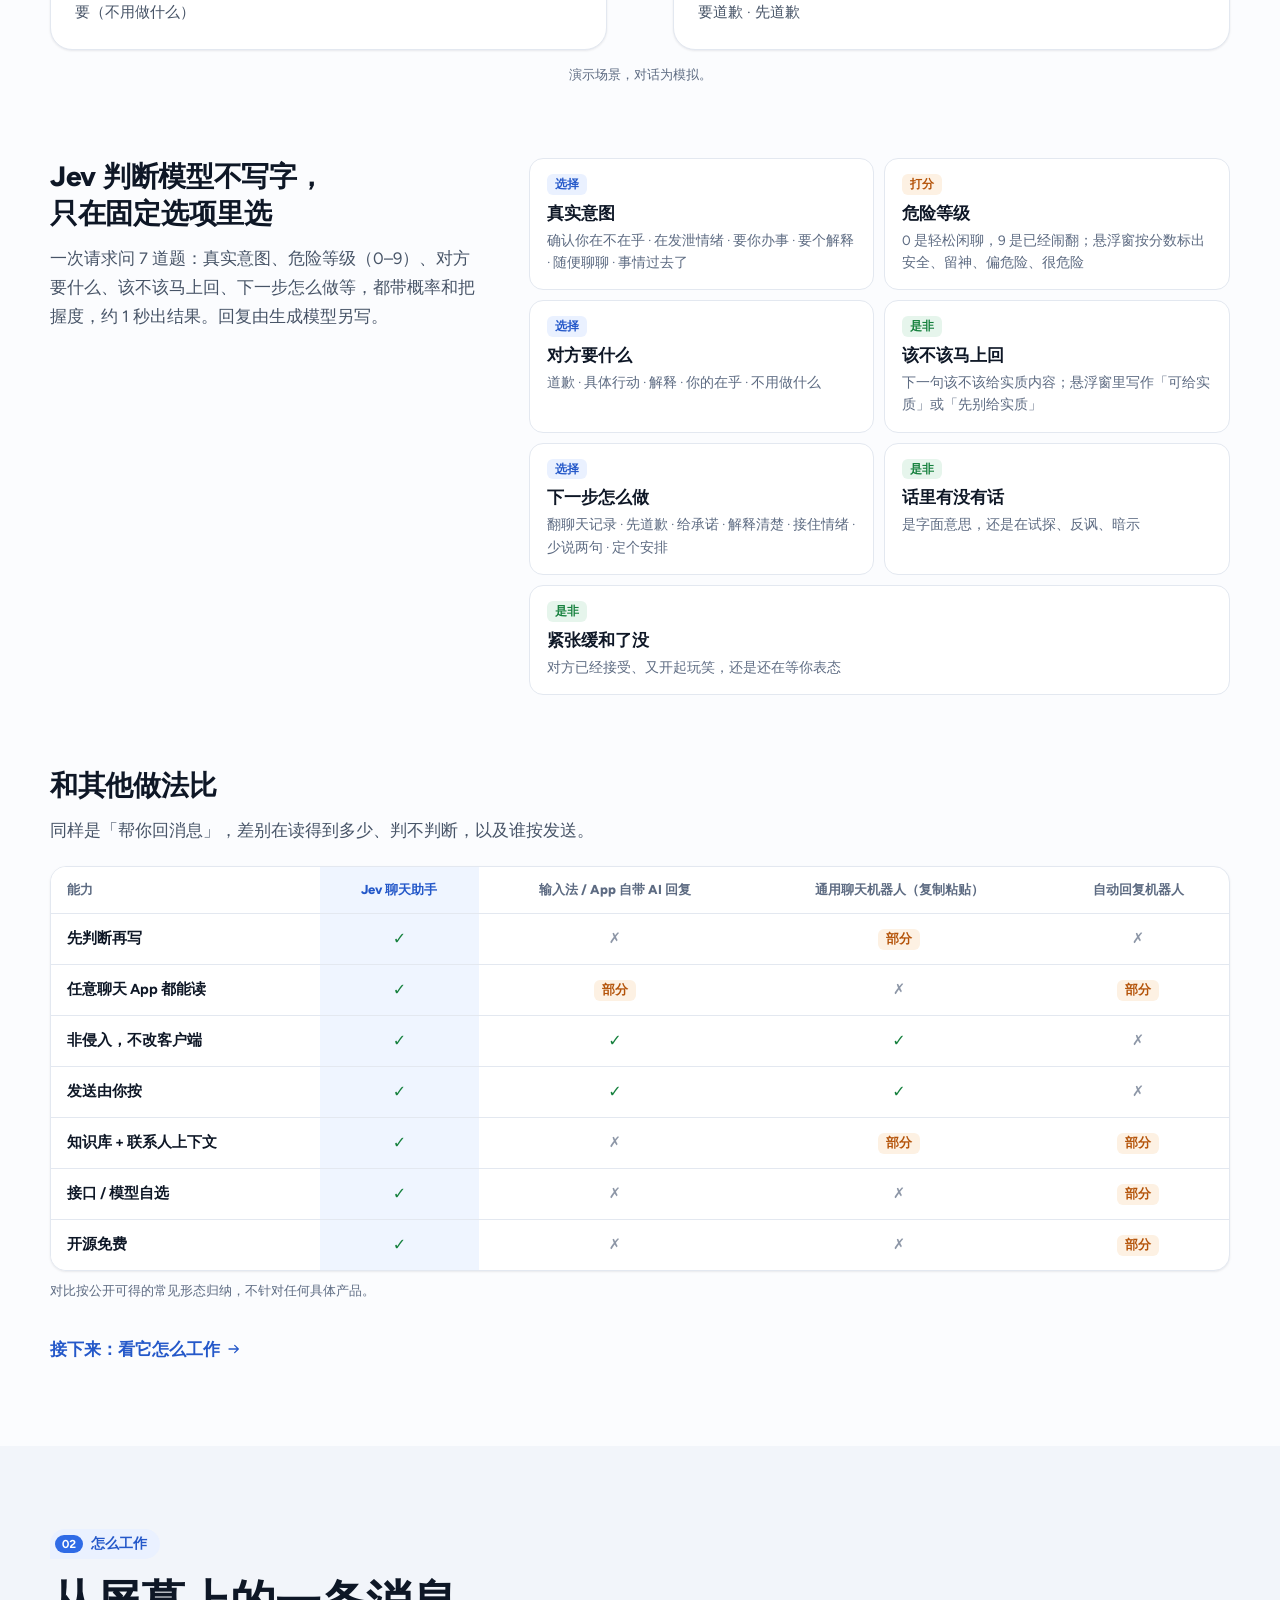
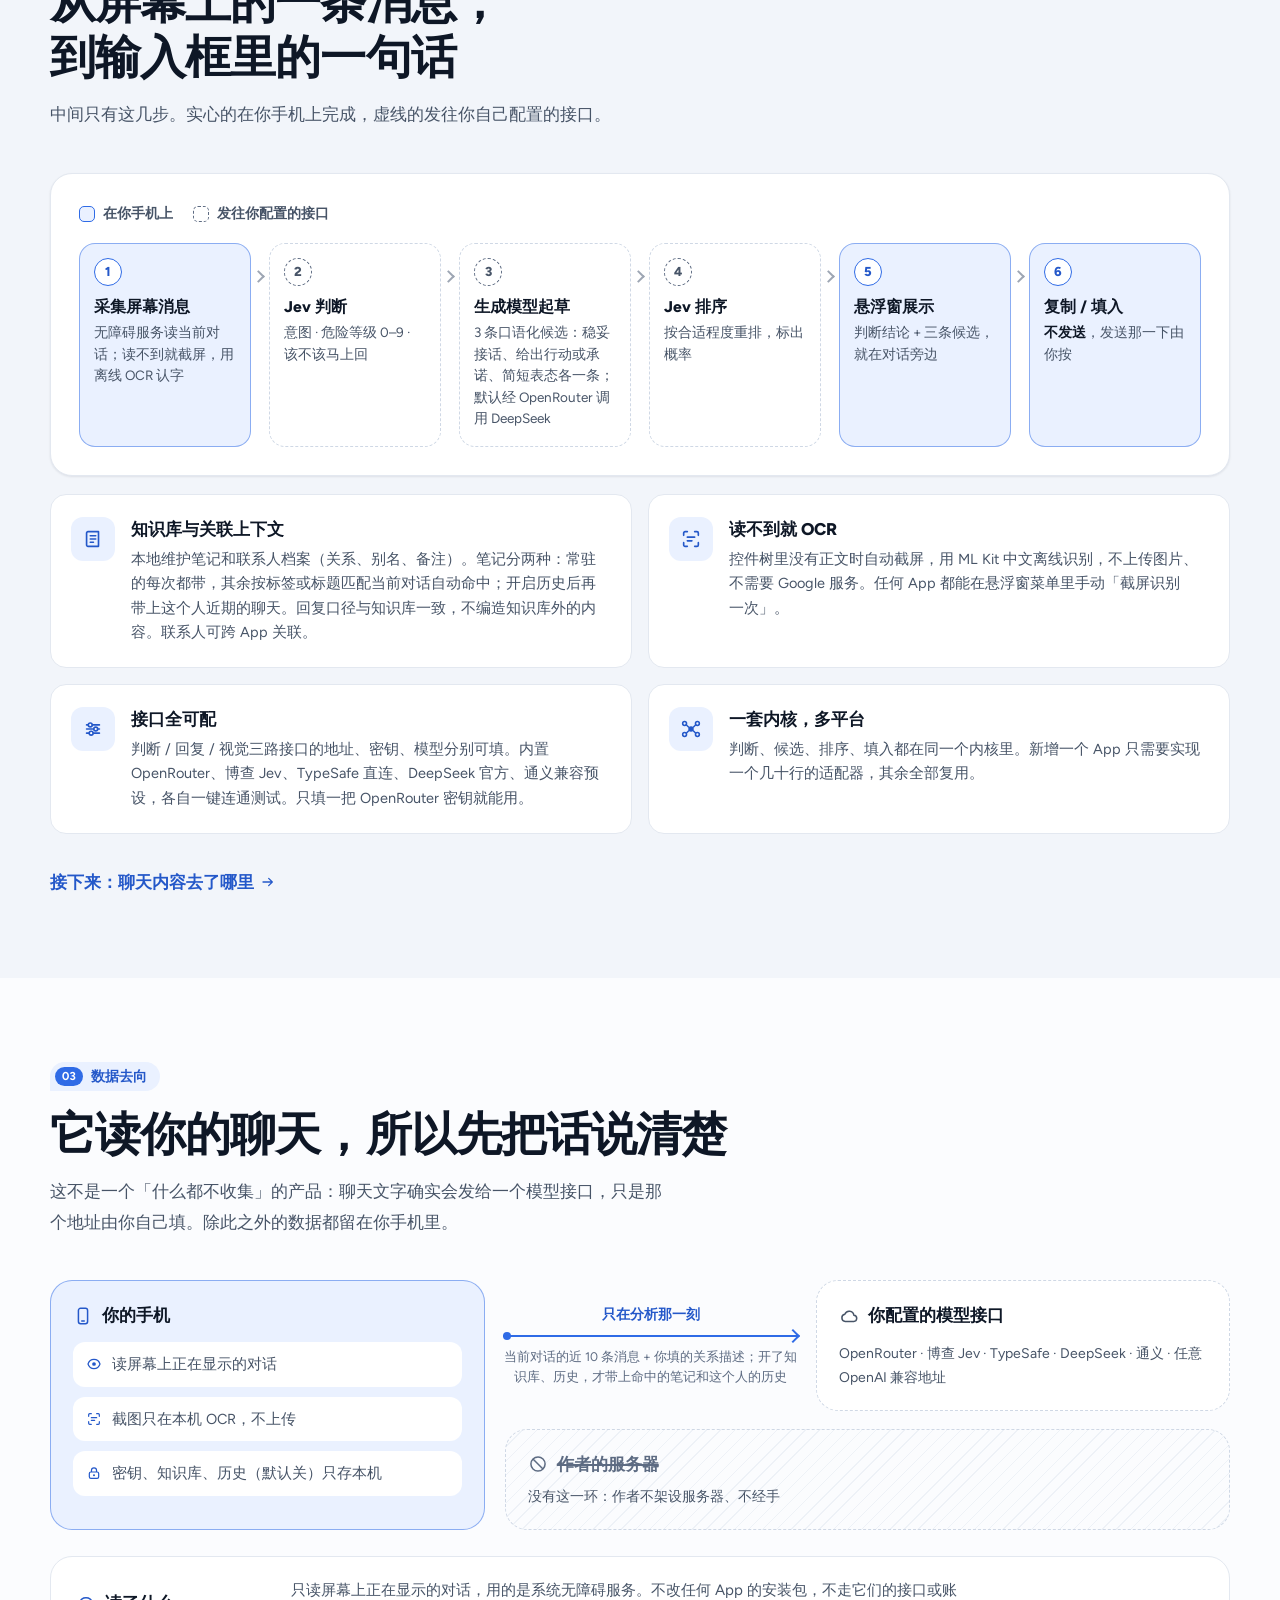
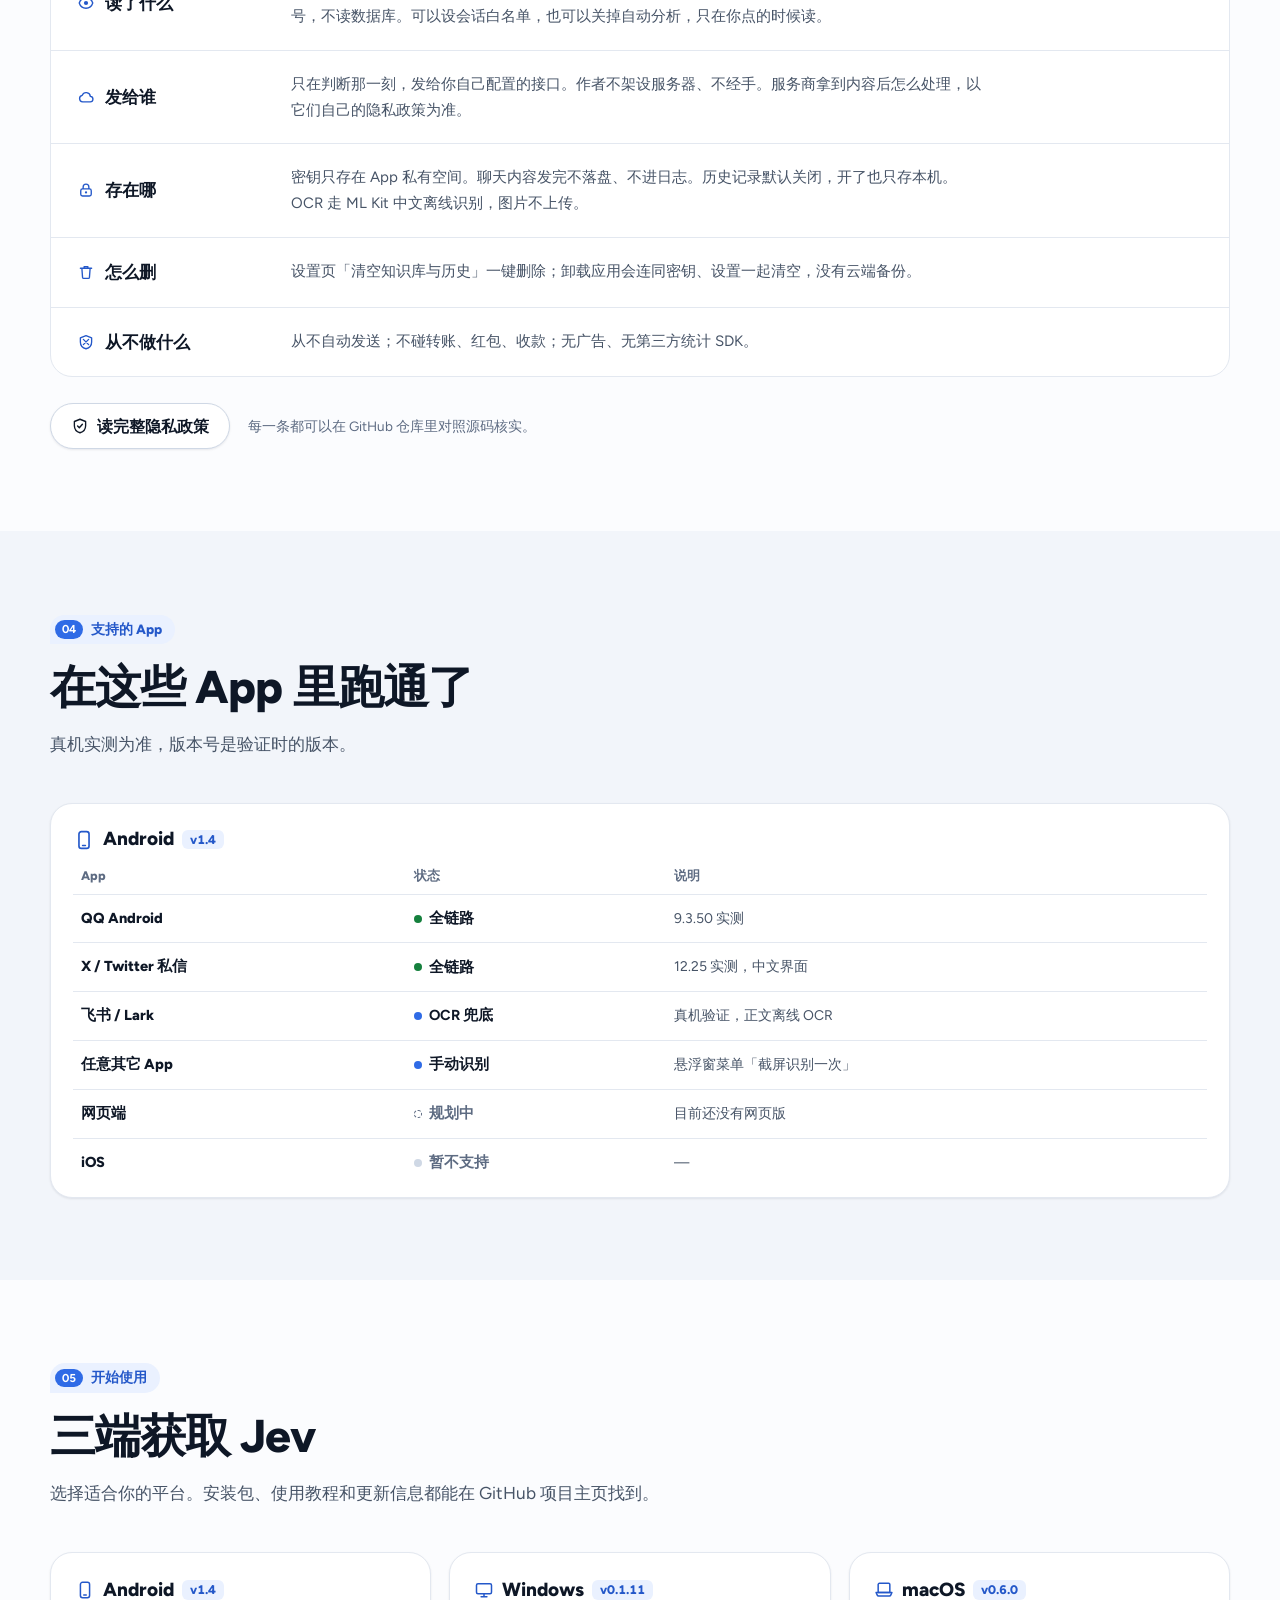
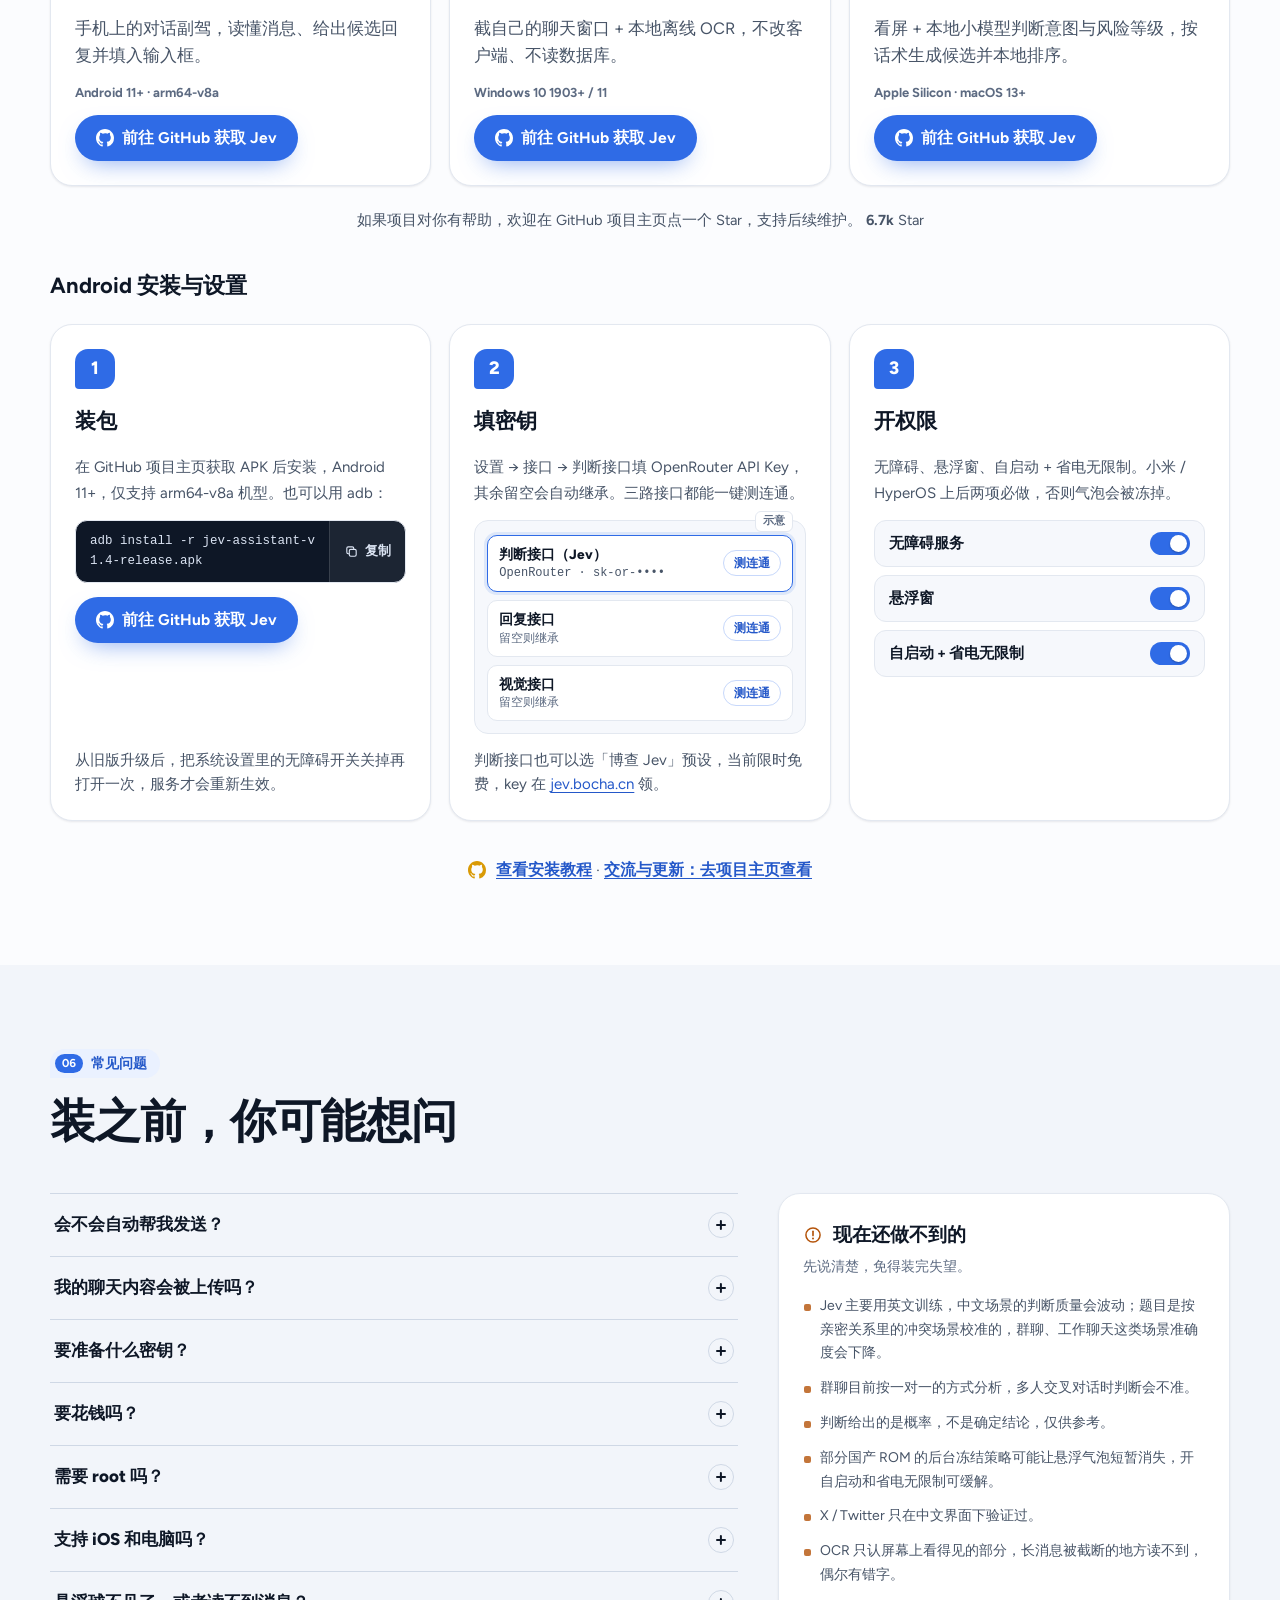
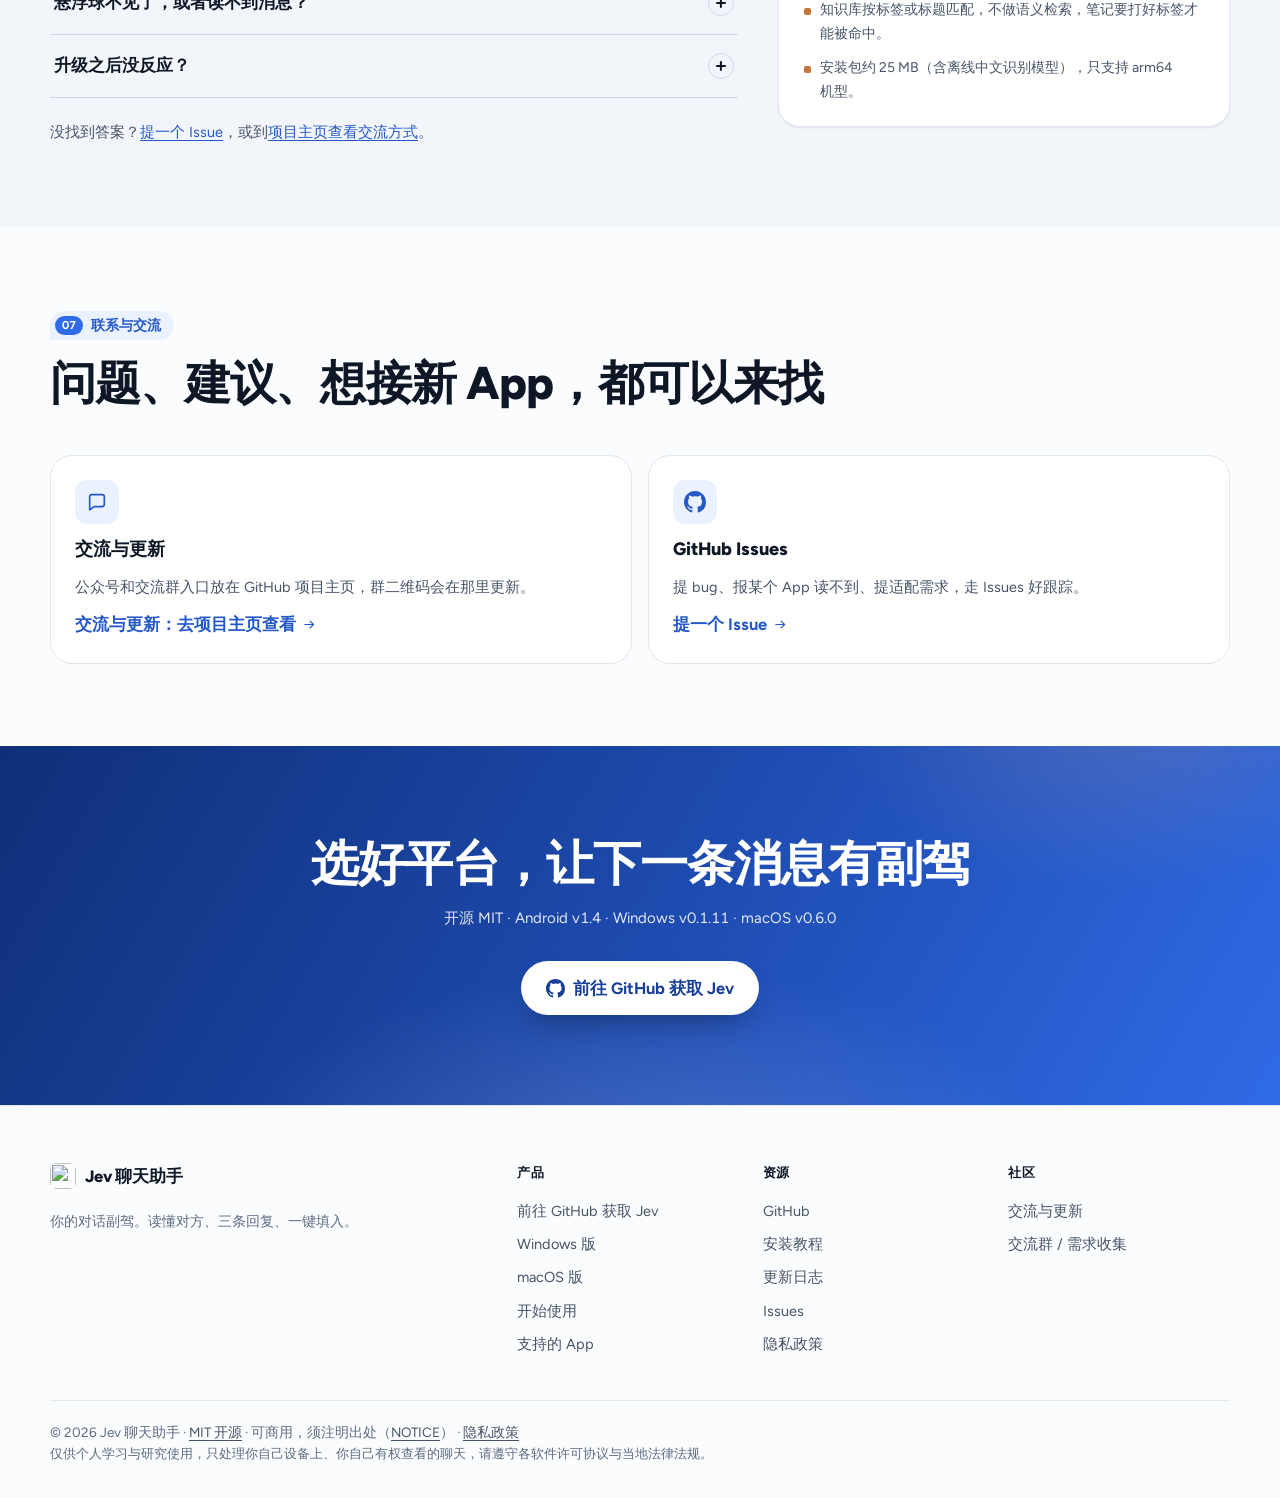
==== commit 44689c16: "fix(site): route visitors to GitHub repository root" ====
--- a/site/index.html
+++ b/site/index.html
@@ -55,9 +55,9 @@
 <link rel="preconnect" href="https://fonts.gstatic.com" crossorigin>
 <link rel="stylesheet" href="https://fonts.googleapis.com/css2?family=Figtree:wght@400..800&amp;display=swap" media="print" onload="this.media='all'">
 <noscript><link rel="stylesheet" href="https://fonts.googleapis.com/css2?family=Figtree:wght@400..800&amp;display=swap"></noscript>
-<link rel="stylesheet" href="style.css?v=20260928a">
-<script defer src="i18n.js?v=20260928a"></script>
-<script defer src="main.js?v=20260928a"></script>
+<link rel="stylesheet" href="style.css?v=20260928b">
+<script defer src="i18n.js?v=20260928b"></script>
+<script defer src="main.js?v=20260928b"></script>
 <script defer src="https://umami.jisikeji.cn/script.js" data-website-id="e294ceb6-4001-47a0-a18b-d225cd09017a"></script>
 </head>
 <body>
@@ -120,7 +120,7 @@
         <svg class="ico-sun" width="18" height="18" aria-hidden="true"><use href="#i-sun"/></svg>
         <svg class="ico-moon" width="18" height="18" aria-hidden="true"><use href="#i-moon"/></svg>
       </button>
-      <a class="btn btn-primary btn-sm nav-dl" href="https://github.com/jev-chat/jev-chat-jarvis#开始使用-jev" target="_blank" rel="noopener" data-umami-event="go-main-repo" data-umami-event-pos="nav" data-umami-event-intent="get">
+      <a class="btn btn-primary btn-sm nav-dl" href="https://github.com/jev-chat/jev-chat-jarvis" target="_blank" rel="noopener" data-umami-event="go-main-repo" data-umami-event-pos="nav" data-umami-event-intent="get">
         <svg width="16" height="16" aria-hidden="true"><use href="#i-github"/></svg><span data-i18n="nav.dl">前往 GitHub 获取 Jev</span>
       </a>
       <button aria-label="打开菜单" class="icon-btn burger" id="burger" type="button" aria-expanded="false" aria-controls="navMenu" data-i18n-attr="aria-label:a.menuOpen">
@@ -141,7 +141,7 @@
       <p class="hero-sub" data-i18n="hero.sub">Jev 聊天助手是你的对话副驾：读懂屏幕上的聊天，给出意图和危险等级，起草候选回复并填进输入框。发不发，由你。支持 Android、Windows 和 macOS。</p>
 
       <div class="hero-cta">
-        <a class="btn btn-primary btn-lg" href="https://github.com/jev-chat/jev-chat-jarvis#开始使用-jev" target="_blank" rel="noopener" data-umami-event="go-main-repo" data-umami-event-pos="hero" data-umami-event-intent="get">
+        <a class="btn btn-primary btn-lg" href="https://github.com/jev-chat/jev-chat-jarvis" target="_blank" rel="noopener" data-umami-event="go-main-repo" data-umami-event-pos="hero" data-umami-event-intent="get">
           <svg width="19" height="19" aria-hidden="true"><use href="#i-github"/></svg><span data-i18n="hero.dl">前往 GitHub 获取 Jev</span>
         </a>
       </div>
@@ -460,19 +460,19 @@
         <p class="plat"><svg width="20" height="20" aria-hidden="true"><use href="#i-phone"/></svg><b>Android</b><span class="ver">v1.4</span></p>
         <p data-i18n="platform.android.d">手机上的对话副驾，读懂消息、给出候选回复并填入输入框。</p>
         <p class="req" data-i18n="platform.android.req">Android 11+ · arm64-v8a</p>
-        <a class="btn btn-primary" href="https://github.com/jev-chat/jev-chat-jarvis#开始使用-jev" target="_blank" rel="noopener" data-umami-event="go-main-repo" data-umami-event-pos="platform" data-umami-event-intent="android"><svg width="18" height="18" aria-hidden="true"><use href="#i-github"/></svg><span data-i18n="hero.dl">前往 GitHub 获取 Jev</span></a>
+        <a class="btn btn-primary" href="https://github.com/jev-chat/jev-chat-jarvis" target="_blank" rel="noopener" data-umami-event="go-main-repo" data-umami-event-pos="platform" data-umami-event-intent="android"><svg width="18" height="18" aria-hidden="true"><use href="#i-github"/></svg><span data-i18n="hero.dl">前往 GitHub 获取 Jev</span></a>
       </article>
       <article class="platform-card rv">
         <p class="plat"><svg width="20" height="20" aria-hidden="true"><use href="#i-monitor"/></svg><b>Windows</b><span class="ver">v0.1.11</span></p>
         <p data-i18n="apps.win.d">截自己的聊天窗口 + 本地离线 OCR，不改客户端、不读数据库。</p>
         <p class="req" data-i18n="apps.win.req">Windows 10 1903+ / 11</p>
-        <a class="btn btn-primary" href="https://github.com/jev-chat/jev-chat-jarvis#开始使用-jev" target="_blank" rel="noopener" data-umami-event="go-main-repo" data-umami-event-pos="platform" data-umami-event-intent="windows"><svg width="18" height="18" aria-hidden="true"><use href="#i-github"/></svg><span data-i18n="hero.dl">前往 GitHub 获取 Jev</span></a>
+        <a class="btn btn-primary" href="https://github.com/jev-chat/jev-chat-jarvis" target="_blank" rel="noopener" data-umami-event="go-main-repo" data-umami-event-pos="platform" data-umami-event-intent="windows"><svg width="18" height="18" aria-hidden="true"><use href="#i-github"/></svg><span data-i18n="hero.dl">前往 GitHub 获取 Jev</span></a>
       </article>
       <article class="platform-card rv">
         <p class="plat"><svg width="20" height="20" aria-hidden="true"><use href="#i-laptop"/></svg><b>macOS</b><span class="ver">v0.6.0</span></p>
         <p data-i18n="apps.mac.d">看屏 + 本地小模型判断意图与风险等级，按话术生成候选并本地排序。</p>
         <p class="req" data-i18n="apps.mac.req">Apple Silicon · macOS 13+</p>
-        <a class="btn btn-primary" href="https://github.com/jev-chat/jev-chat-jarvis#开始使用-jev" target="_blank" rel="noopener" data-umami-event="go-main-repo" data-umami-event-pos="platform" data-umami-event-intent="macos"><svg width="18" height="18" aria-hidden="true"><use href="#i-github"/></svg><span data-i18n="hero.dl">前往 GitHub 获取 Jev</span></a>
+        <a class="btn btn-primary" href="https://github.com/jev-chat/jev-chat-jarvis" target="_blank" rel="noopener" data-umami-event="go-main-repo" data-umami-event-pos="platform" data-umami-event-intent="macos"><svg width="18" height="18" aria-hidden="true"><use href="#i-github"/></svg><span data-i18n="hero.dl">前往 GitHub 获取 Jev</span></a>
       </article>
     </div>
     <p class="platform-star"><span data-i18n="platform.star">如果项目对你有帮助，欢迎在 GitHub 项目主页点一个 Star，支持后续维护。</span> <b data-jev-stars>6.7k</b> Star</p>
@@ -489,7 +489,7 @@
             <svg class="ico-copy" width="15" height="15" aria-hidden="true"><use href="#i-copy"/></svg><svg class="ico-done" width="15" height="15" aria-hidden="true"><use href="#i-check"/></svg><span data-i18n="ui.copy">复制</span>
           </button>
         </div>
-        <a class="btn btn-primary" href="https://github.com/jev-chat/jev-chat-jarvis#开始使用-jev" target="_blank" rel="noopener" data-umami-event="go-main-repo" data-umami-event-pos="start" data-umami-event-intent="android"><svg width="18" height="18" aria-hidden="true"><use href="#i-github"/></svg><span data-i18n="hero.dl">前往 GitHub 获取 Jev</span></a>
+        <a class="btn btn-primary" href="https://github.com/jev-chat/jev-chat-jarvis" target="_blank" rel="noopener" data-umami-event="go-main-repo" data-umami-event-pos="start" data-umami-event-intent="android"><svg width="18" height="18" aria-hidden="true"><use href="#i-github"/></svg><span data-i18n="hero.dl">前往 GitHub 获取 Jev</span></a>
         <p class="fine" data-i18n="s1.note">从旧版升级后，把系统设置里的无障碍开关关掉再打开一次，服务才会重新生效。</p>
       </li>
 
@@ -518,7 +518,7 @@
       </li>
     </ol>
 
-    <p class="start-star rv"><svg width="18" height="18" aria-hidden="true"><use href="#i-github"/></svg><span data-i18n="start.star"><a href='https://github.com/jev-chat/jev-chat-jarvis#快速开始' target='_blank' rel='noopener' data-umami-event='go-main-repo' data-umami-event-pos='start-tutorial' data-umami-event-intent='tutorial'>查看安装教程</a> · <a href='https://github.com/jev-chat/jev-chat-jarvis#交流群--需求收集' target='_blank' rel='noopener' data-umami-event='go-main-repo' data-umami-event-pos='start-community' data-umami-event-intent='community'>交流与更新：去项目主页查看</a></span></p>
+    <p class="start-star rv"><svg width="18" height="18" aria-hidden="true"><use href="#i-github"/></svg><span data-i18n="start.star"><a href='https://github.com/jev-chat/jev-chat-jarvis' target='_blank' rel='noopener' data-umami-event='go-main-repo' data-umami-event-pos='start-tutorial' data-umami-event-intent='tutorial'>查看安装教程</a> · <a href='https://github.com/jev-chat/jev-chat-jarvis' target='_blank' rel='noopener' data-umami-event='go-main-repo' data-umami-event-pos='start-community' data-umami-event-intent='community'>交流与更新：去项目主页查看</a></span></p>
   </div>
 </section>
 
@@ -537,10 +537,10 @@
         <details><summary><span data-i18n="faq.q3">要准备什么密钥？</span><i class="acc" aria-hidden="true"></i></summary><div class="faq-a"><p data-i18n="faq.a3">一把 OpenRouter API Key 就能跑起来：填在「判断接口」，回复和视觉接口留空会自动继承。也可以三路分开配，内置 OpenRouter、博查 Jev、TypeSafe 直连、DeepSeek 官方、通义兼容预设，各自一键测连通。判断接口选「博查 Jev」的话，当前限时免费，key 在 jev.bocha.cn 领。</p></div></details>
         <details><summary><span data-i18n="faq.q4">要花钱吗？</span><i class="acc" aria-hidden="true"></i></summary><div class="faq-a"><p data-i18n="faq.a4">软件本身免费开源。模型调用走你自己的 API Key，按用量在对应服务商那边结算，项目不经手任何费用。</p></div></details>
         <details><summary><span data-i18n="faq.q5">需要 root 吗？</span><i class="acc" aria-hidden="true"></i></summary><div class="faq-a"><p data-i18n="faq.a5">不需要 root，也不用装任何模块。它是非侵入的：只读屏幕上正在显示的对话，不改任何 App 的安装包，不走它们的接口或账号。</p></div></details>
-        <details><summary><span data-i18n="faq.q6">支持 iOS 和电脑吗？</span><i class="acc" aria-hidden="true"></i></summary><div class="faq-a"><p data-i18n="faq.a6">暂不支持 iOS。Android、Windows、macOS 的获取入口都在<a href='https://github.com/jev-chat/jev-chat-jarvis#开始使用-jev' target='_blank' rel='noopener' data-umami-event='go-main-repo' data-umami-event-pos='faq' data-umami-event-intent='get'>GitHub 项目主页</a>；各平台独立维护。网页端还在规划中，目前没有网页版。</p></div></details>
+        <details><summary><span data-i18n="faq.q6">支持 iOS 和电脑吗？</span><i class="acc" aria-hidden="true"></i></summary><div class="faq-a"><p data-i18n="faq.a6">暂不支持 iOS。Android、Windows、macOS 的获取入口都在<a href='https://github.com/jev-chat/jev-chat-jarvis' target='_blank' rel='noopener' data-umami-event='go-main-repo' data-umami-event-pos='faq' data-umami-event-intent='get'>GitHub 项目主页</a>；各平台独立维护。网页端还在规划中，目前没有网页版。</p></div></details>
         <details><summary><span data-i18n="faq.q7">悬浮球不见了，或者读不到消息？</span><i class="acc" aria-hidden="true"></i></summary><div class="faq-a"><p data-i18n="faq.a7">多半是国产 ROM 把后台冻结了。确认无障碍、悬浮窗、自启动、省电无限制四项都开着，小米 / HyperOS 尤其要开后两项；重装后悬浮窗权限会被重置，按主页向导再开一次。在聊天界面里随便点一下，通常就能恢复。</p></div></details>
         <details><summary><span data-i18n="faq.q8">升级之后没反应？</span><i class="acc" aria-hidden="true"></i></summary><div class="faq-a"><p data-i18n="faq.a8">把系统设置里的无障碍开关关掉再打开一次。1.3 起新增了截屏能力，服务需要重新绑定才会生效。</p></div></details>
-        <p class="faq-more" data-i18n="faq.more">没找到答案？<a href='https://github.com/jev-chat/jev-chat-jarvis/issues' target='_blank' rel='noopener' data-umami-event='click-issues' data-umami-event-pos='faq'>提一个 Issue</a>，或到<a href='https://github.com/jev-chat/jev-chat-jarvis#交流群--需求收集' target='_blank' rel='noopener' data-umami-event='go-main-repo' data-umami-event-pos='faq-community' data-umami-event-intent='community'>项目主页查看交流方式</a>。</p>
+        <p class="faq-more" data-i18n="faq.more">没找到答案？<a href='https://github.com/jev-chat/jev-chat-jarvis/issues' target='_blank' rel='noopener' data-umami-event='click-issues' data-umami-event-pos='faq'>提一个 Issue</a>，或到<a href='https://github.com/jev-chat/jev-chat-jarvis' target='_blank' rel='noopener' data-umami-event='go-main-repo' data-umami-event-pos='faq-community' data-umami-event-intent='community'>项目主页查看交流方式</a>。</p>
       </div>
 
       <aside class="lim rv" aria-labelledby="lim-title">
@@ -574,7 +574,7 @@
         <span class="cc-ico"><svg width="22" height="22" aria-hidden="true"><use href="#i-chat"/></svg></span>
         <h3 data-i18n="grp.t">交流与更新</h3>
         <p data-i18n="grp.d">公众号和交流群入口放在 GitHub 项目主页，群二维码会在那里更新。</p>
-        <a class="link-arrow" href="https://github.com/jev-chat/jev-chat-jarvis#交流群--需求收集" target="_blank" rel="noopener" data-umami-event="go-main-repo" data-umami-event-pos="contact" data-umami-event-intent="community"><span data-i18n="grp.link">交流与更新：去项目主页查看</span><svg width="15" height="15" aria-hidden="true"><use href="#i-arrow"/></svg></a>
+        <a class="link-arrow" href="https://github.com/jev-chat/jev-chat-jarvis" target="_blank" rel="noopener" data-umami-event="go-main-repo" data-umami-event-pos="contact" data-umami-event-intent="community"><span data-i18n="grp.link">交流与更新：去项目主页查看</span><svg width="15" height="15" aria-hidden="true"><use href="#i-arrow"/></svg></a>
       </article>
       <article class="cc rv">
         <span class="cc-ico"><svg width="22" height="22" aria-hidden="true"><use href="#i-github"/></svg></span>
@@ -592,7 +592,7 @@
     <h2 id="end-title" data-i18n="end.title">选好平台，让下一条消息有副驾</h2>
     <p class="end-meta"><span data-i18n="end.license">开源 MIT</span> · Android <span>v1.4</span> · Windows <span>v0.1.11</span> · macOS <span>v0.6.0</span></p>
     <div class="end-cta">
-      <a class="btn btn-light btn-lg" href="https://github.com/jev-chat/jev-chat-jarvis#开始使用-jev" target="_blank" rel="noopener" data-umami-event="go-main-repo" data-umami-event-pos="closing" data-umami-event-intent="get"><svg width="19" height="19" aria-hidden="true"><use href="#i-github"/></svg><span data-i18n="hero.dl">前往 GitHub 获取 Jev</span></a>
+      <a class="btn btn-light btn-lg" href="https://github.com/jev-chat/jev-chat-jarvis" target="_blank" rel="noopener" data-umami-event="go-main-repo" data-umami-event-pos="closing" data-umami-event-intent="get"><svg width="19" height="19" aria-hidden="true"><use href="#i-github"/></svg><span data-i18n="hero.dl">前往 GitHub 获取 Jev</span></a>
     </div>
   </div>
 </section>
@@ -607,24 +607,24 @@
     </div>
     <nav class="foot-col" aria-labelledby="ft-p">
       <h2 id="ft-p" data-i18n="ft.product">产品</h2>
-      <a href="https://github.com/jev-chat/jev-chat-jarvis#开始使用-jev" target="_blank" rel="noopener" data-umami-event="go-main-repo" data-umami-event-pos="footer" data-umami-event-intent="get" data-i18n="ft.apk">前往 GitHub 获取 Jev</a>
-      <a href="https://github.com/jev-chat/jev-chat-jarvis#开始使用-jev" target="_blank" rel="noopener" data-umami-event="go-main-repo" data-umami-event-pos="footer-windows" data-umami-event-intent="windows" data-i18n="ft.win">Windows 版</a>
-      <a href="https://github.com/jev-chat/jev-chat-jarvis#开始使用-jev" target="_blank" rel="noopener" data-umami-event="go-main-repo" data-umami-event-pos="footer-macos" data-umami-event-intent="macos" data-i18n="ft.mac">macOS 版</a>
+      <a href="https://github.com/jev-chat/jev-chat-jarvis" target="_blank" rel="noopener" data-umami-event="go-main-repo" data-umami-event-pos="footer" data-umami-event-intent="get" data-i18n="ft.apk">前往 GitHub 获取 Jev</a>
+      <a href="https://github.com/jev-chat/jev-chat-jarvis" target="_blank" rel="noopener" data-umami-event="go-main-repo" data-umami-event-pos="footer-windows" data-umami-event-intent="windows" data-i18n="ft.win">Windows 版</a>
+      <a href="https://github.com/jev-chat/jev-chat-jarvis" target="_blank" rel="noopener" data-umami-event="go-main-repo" data-umami-event-pos="footer-macos" data-umami-event-intent="macos" data-i18n="ft.mac">macOS 版</a>
       <a href="#start" data-i18n="nav.start">开始使用</a>
       <a href="#apps" data-i18n="nav.apps">支持的 App</a>
     </nav>
     <nav class="foot-col" aria-labelledby="ft-r">
       <h2 id="ft-r" data-i18n="ft.resources">资源</h2>
-      <a href="https://github.com/jev-chat/jev-chat-jarvis#开始使用-jev" target="_blank" rel="noopener" data-umami-event="go-main-repo" data-umami-event-pos="footer-github" data-umami-event-intent="get">GitHub</a>
-      <a href="https://github.com/jev-chat/jev-chat-jarvis#快速开始" target="_blank" rel="noopener" data-umami-event="go-main-repo" data-umami-event-pos="footer-tutorial" data-umami-event-intent="tutorial" data-i18n="ft.readme">安装教程</a>
+      <a href="https://github.com/jev-chat/jev-chat-jarvis" target="_blank" rel="noopener" data-umami-event="go-main-repo" data-umami-event-pos="footer-github" data-umami-event-intent="get">GitHub</a>
+      <a href="https://github.com/jev-chat/jev-chat-jarvis" target="_blank" rel="noopener" data-umami-event="go-main-repo" data-umami-event-pos="footer-tutorial" data-umami-event-intent="tutorial" data-i18n="ft.readme">安装教程</a>
       <a href="https://github.com/jev-chat/jev-chat-jarvis/blob/main/CHANGELOG.md" target="_blank" rel="noopener" data-umami-event="click-github" data-umami-event-pos="footer-changelog" data-i18n="ft.changelog">更新日志</a>
       <a href="https://github.com/jev-chat/jev-chat-jarvis/issues" target="_blank" rel="noopener" data-umami-event="click-issues" data-umami-event-pos="footer">Issues</a>
       <a href="privacy.html" data-privacy-link data-umami-event="view-privacy" data-umami-event-pos="footer" data-i18n="ft.privacy">隐私政策</a>
     </nav>
     <nav class="foot-col" aria-labelledby="ft-c">
       <h2 id="ft-c" data-i18n="ft.community">社区</h2>
-      <a href="https://github.com/jev-chat/jev-chat-jarvis#交流群--需求收集" target="_blank" rel="noopener" data-umami-event="go-main-repo" data-umami-event-pos="footer-community" data-umami-event-intent="community" data-i18n="ft.mp">交流与更新</a>
-      <a href="https://github.com/jev-chat/jev-chat-jarvis#交流群--需求收集" target="_blank" rel="noopener" data-umami-event="go-main-repo" data-umami-event-pos="footer-group" data-umami-event-intent="community" data-i18n="ft.group">交流群 / 需求收集</a>
+      <a href="https://github.com/jev-chat/jev-chat-jarvis" target="_blank" rel="noopener" data-umami-event="go-main-repo" data-umami-event-pos="footer-community" data-umami-event-intent="community" data-i18n="ft.mp">交流与更新</a>
+      <a href="https://github.com/jev-chat/jev-chat-jarvis" target="_blank" rel="noopener" data-umami-event="go-main-repo" data-umami-event-pos="footer-group" data-umami-event-intent="community" data-i18n="ft.group">交流群 / 需求收集</a>
     </nav>
   </div>
   <div class="wrap"><div class="foot-bottom">
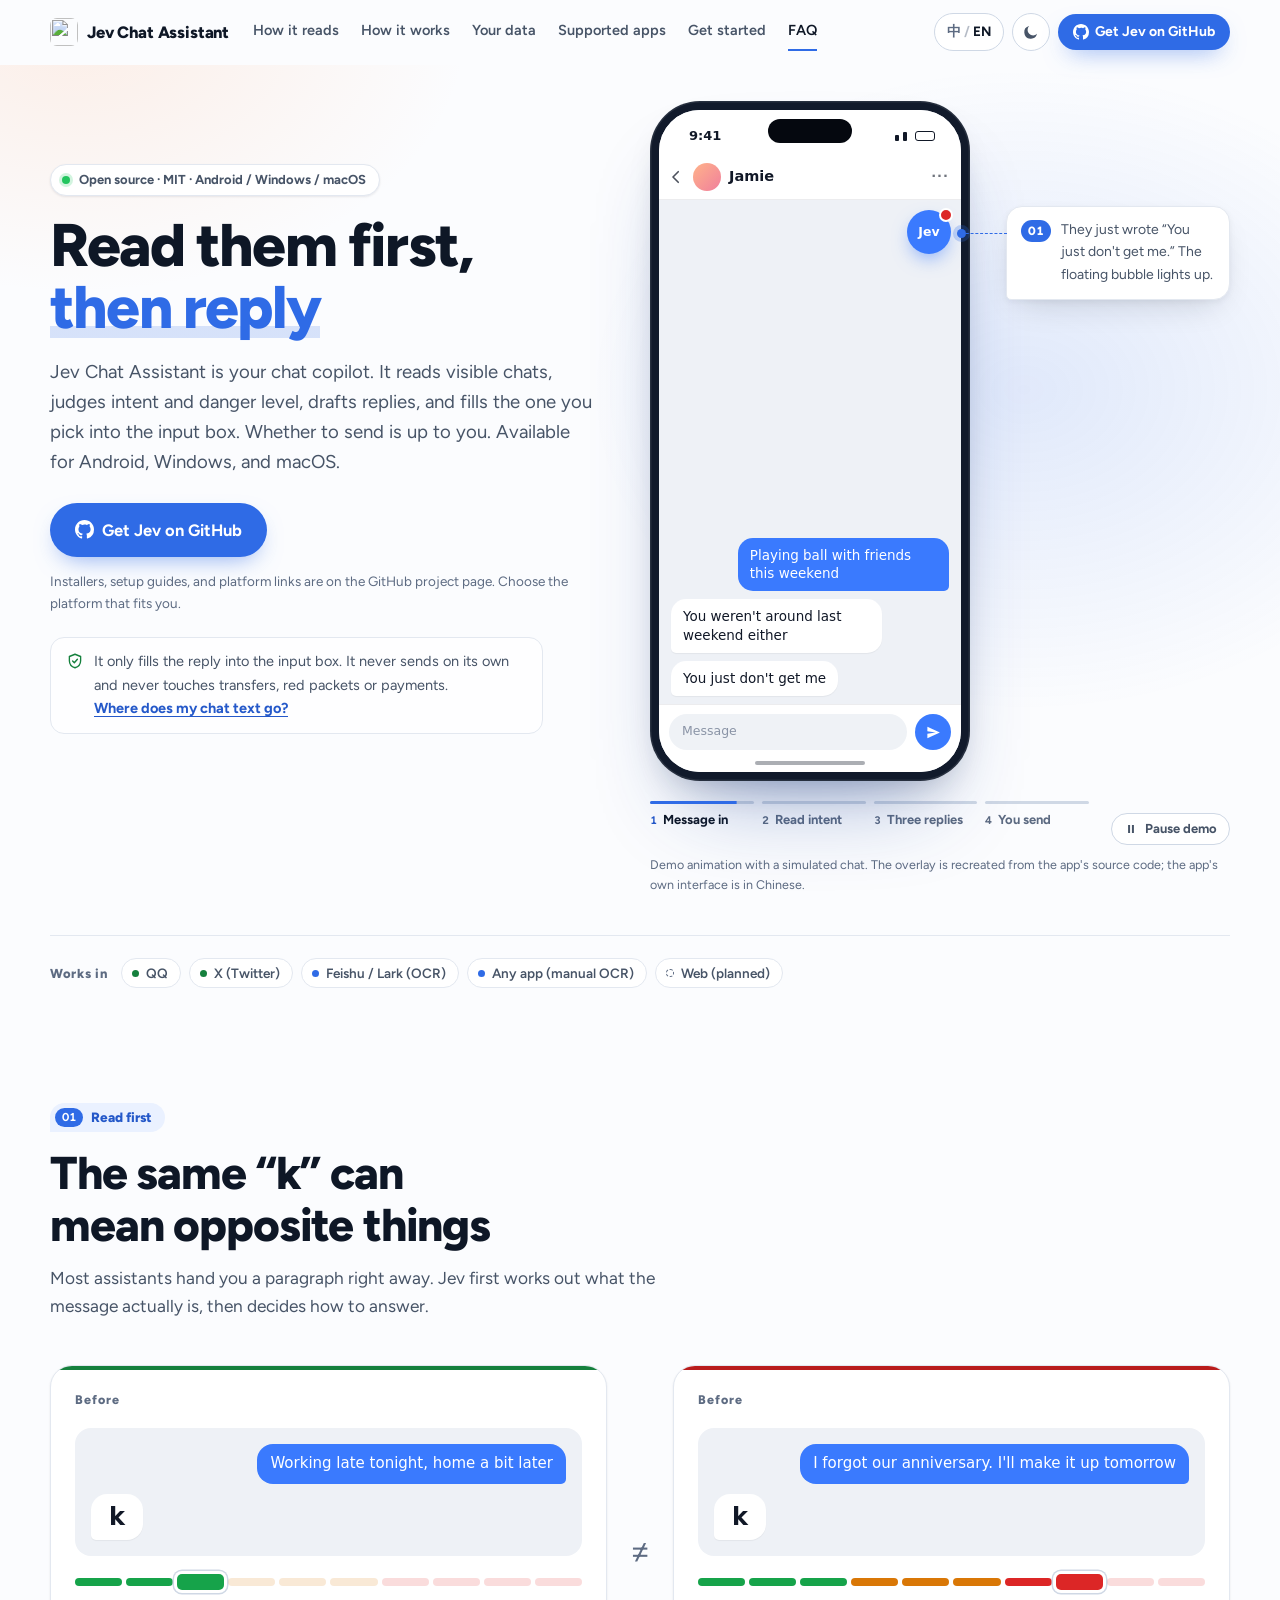
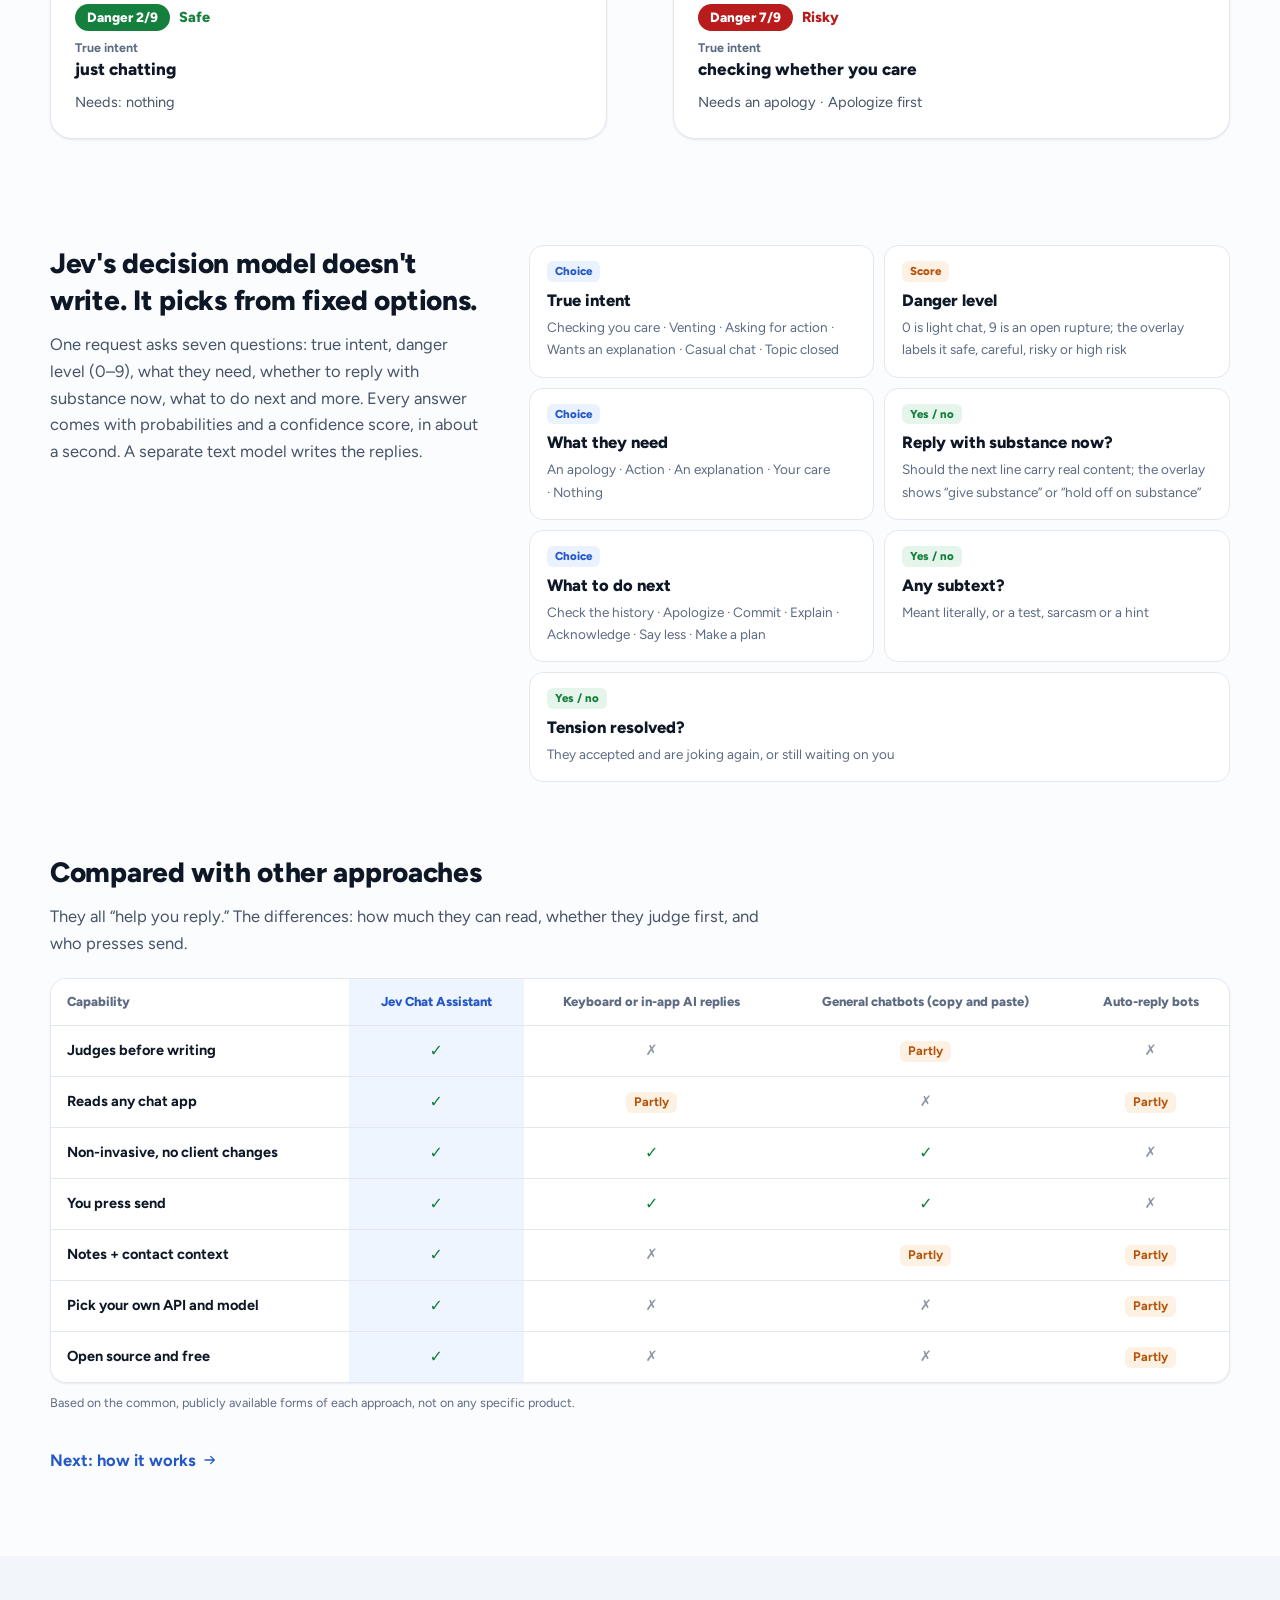
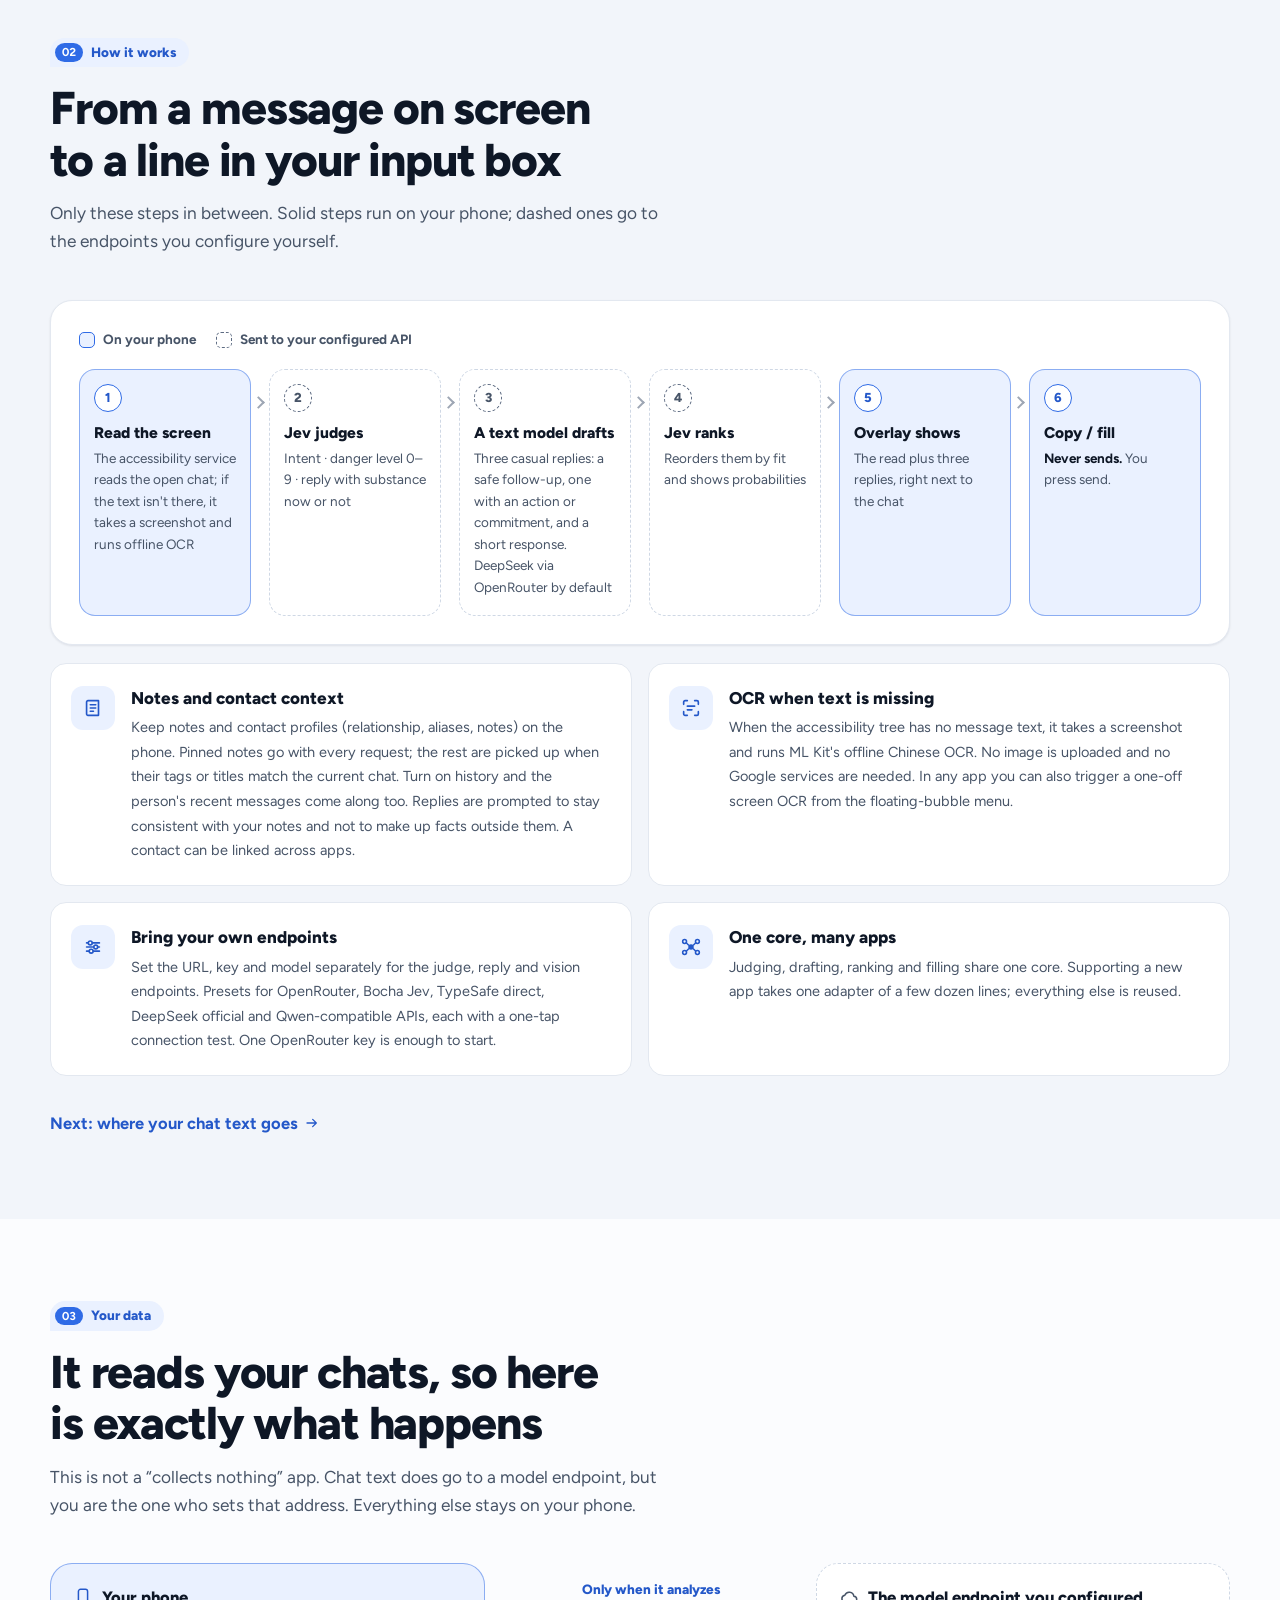
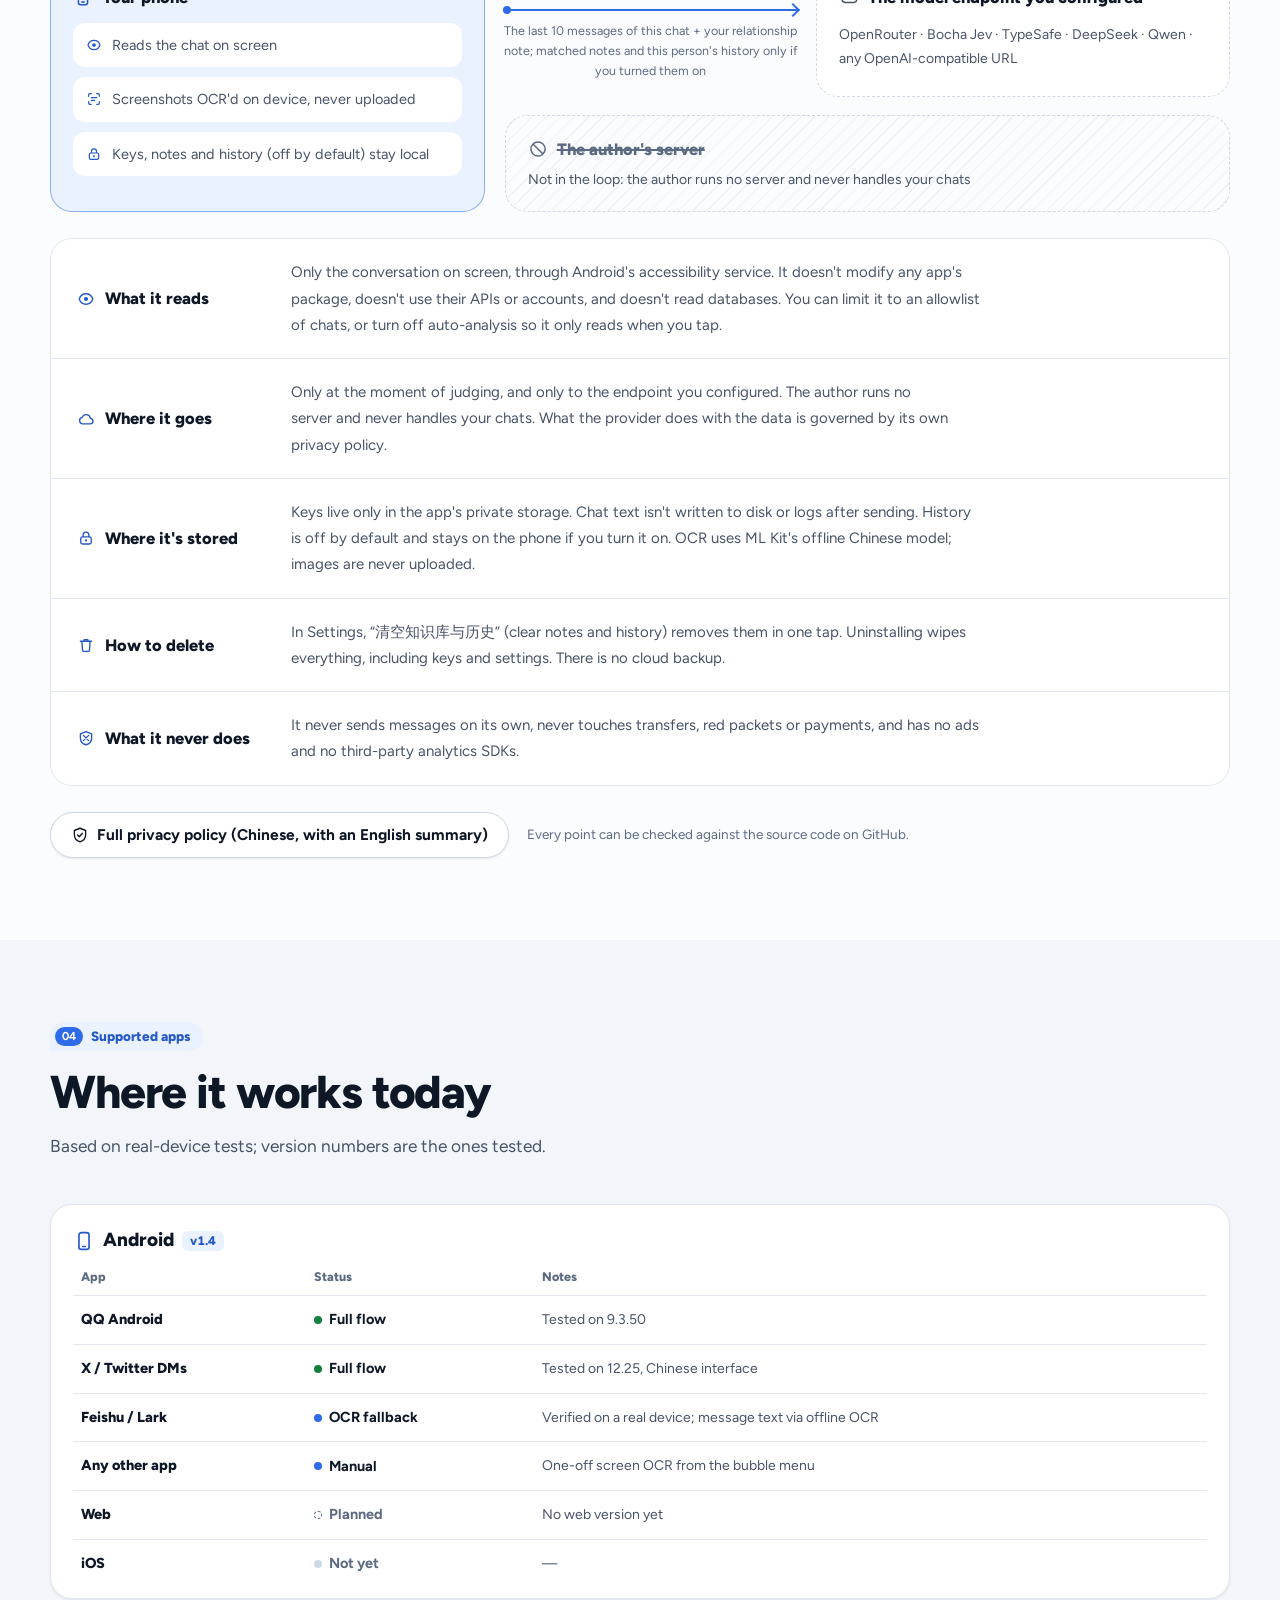
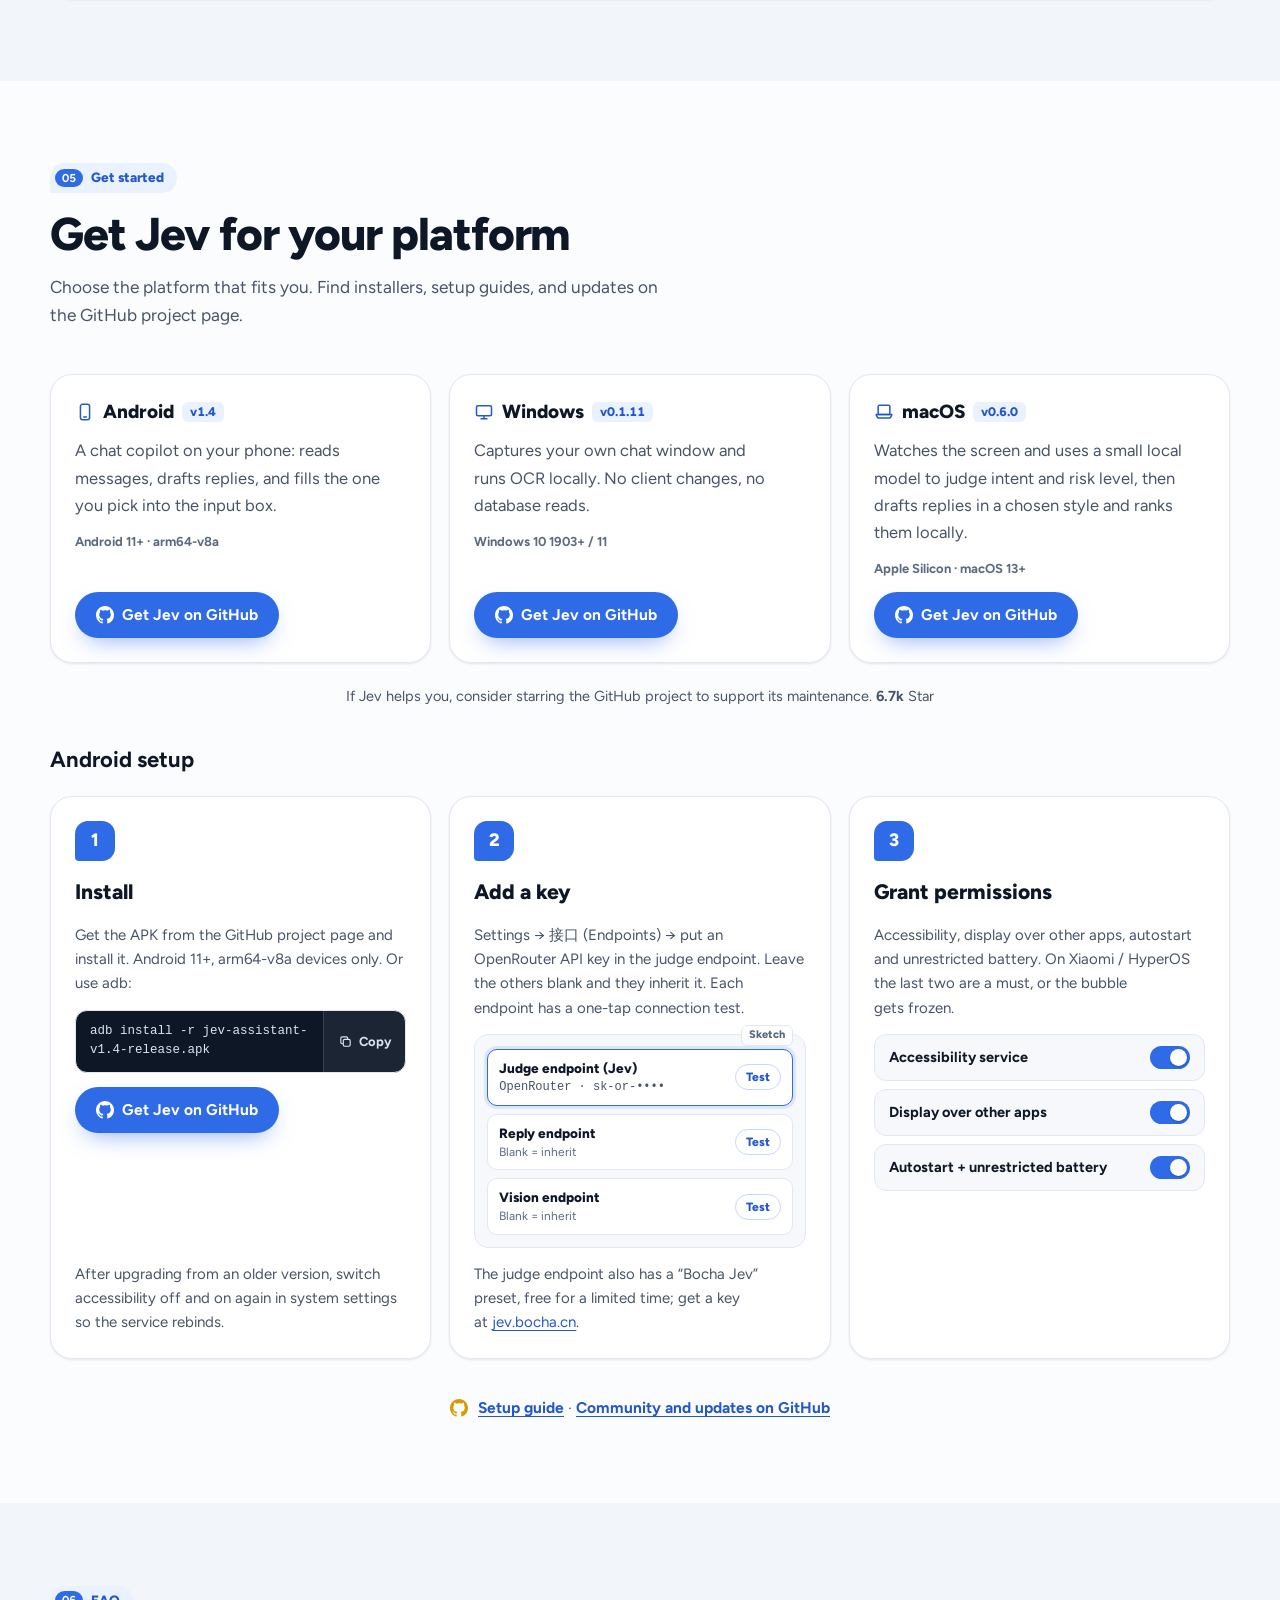
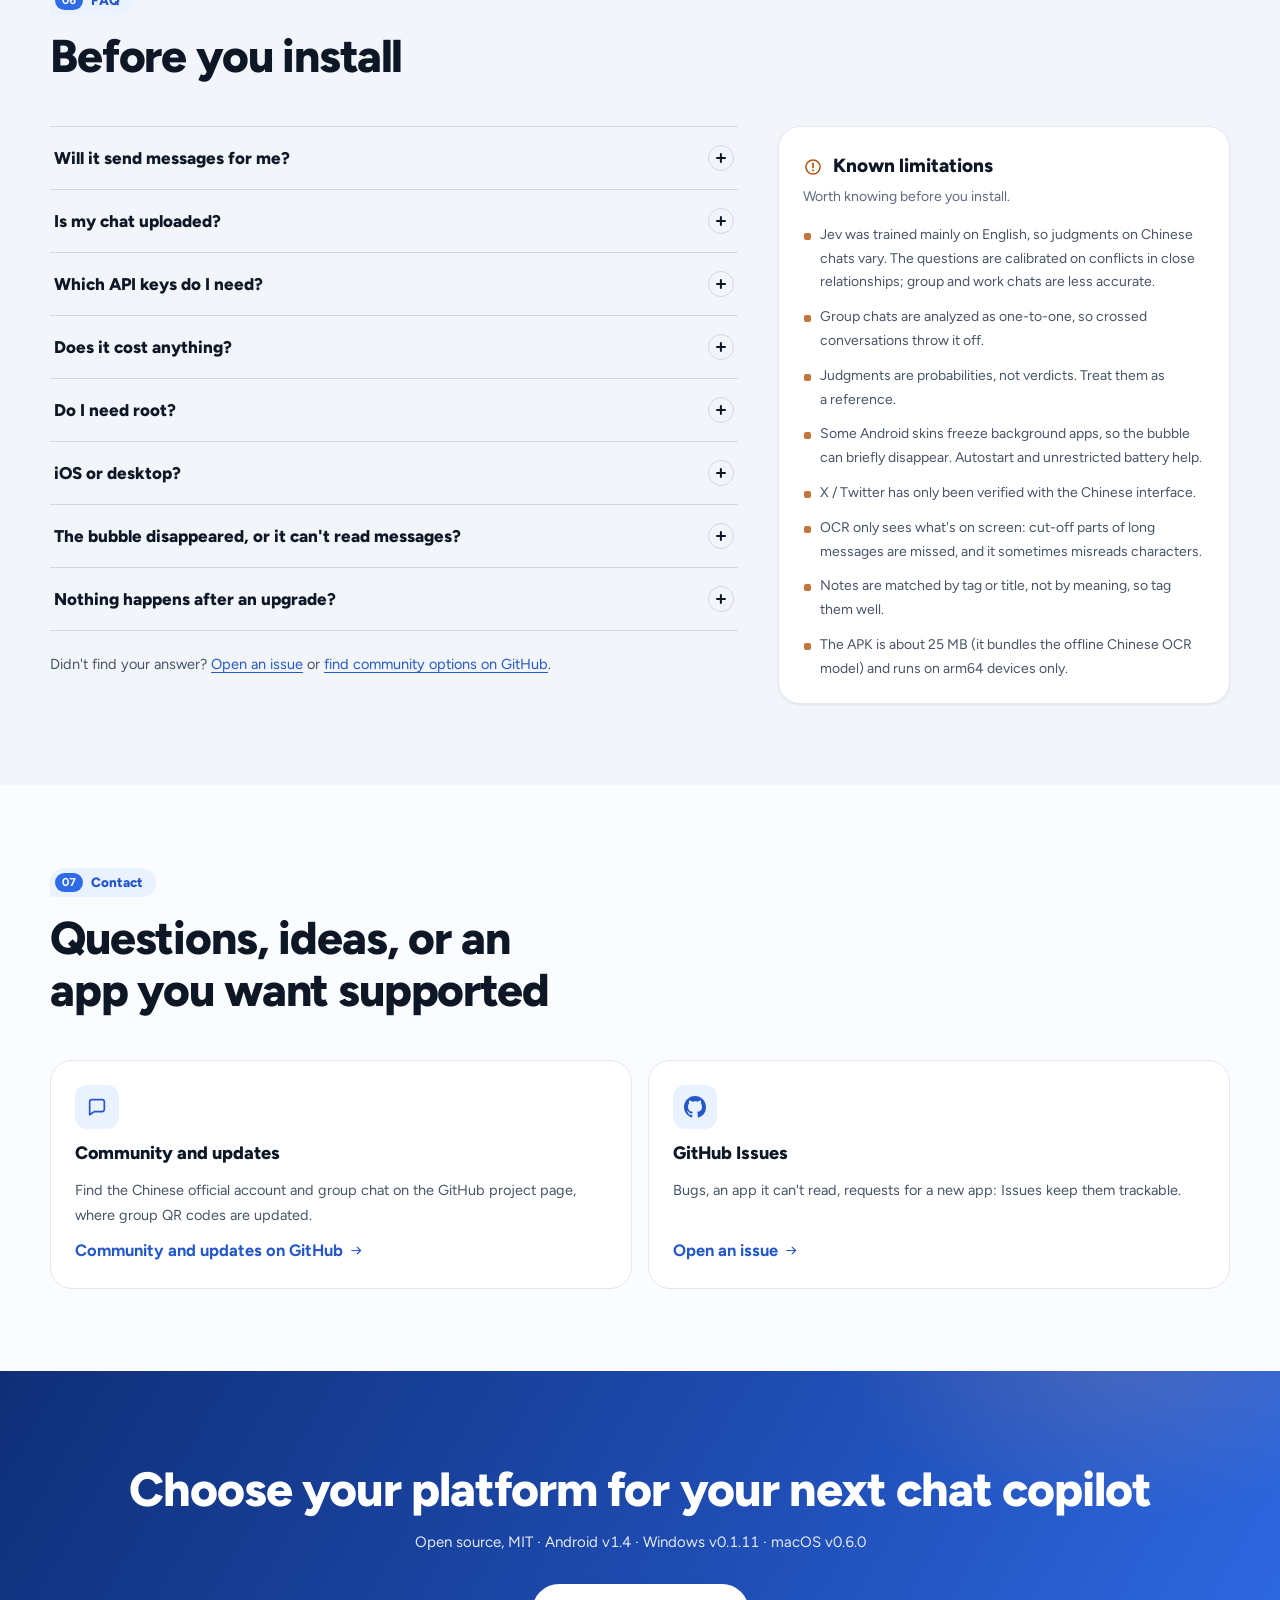
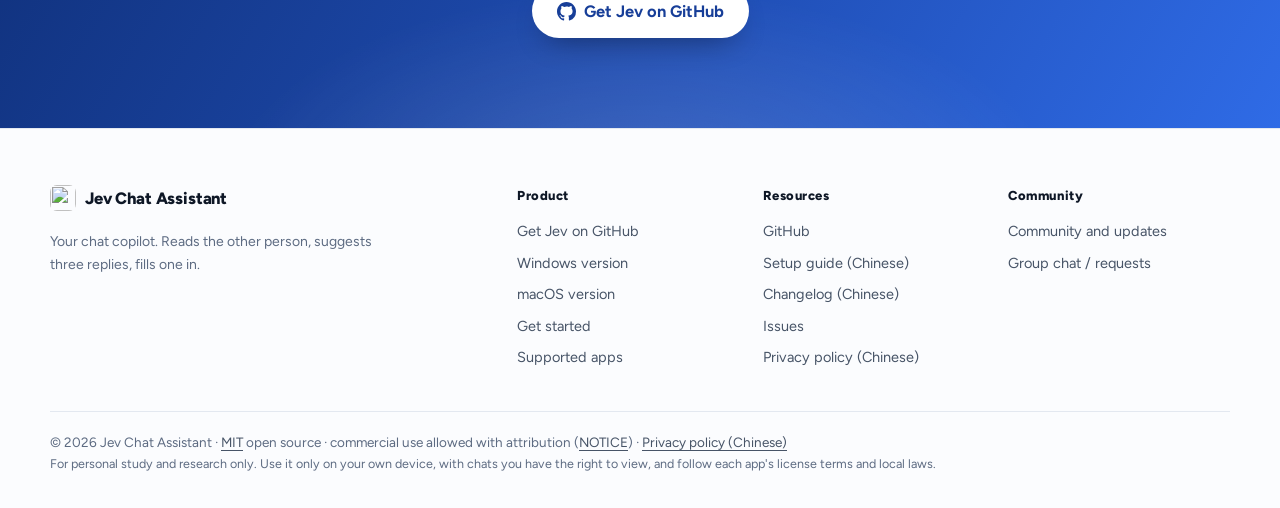
==== commit 5feeb8ea: "feat(site): select language from browser preference" ====
--- a/site/index.html
+++ b/site/index.html
@@ -6,7 +6,7 @@
 <title data-i18n="meta.title">Jev 聊天助手 — 回消息之前，先看懂对方｜Android / Windows / macOS</title>
 <meta name="description" content="Jev 聊天助手提供 Android、Windows、macOS 版本。读懂屏幕上的聊天，判断意图与风险，起草候选回复；填入后由你决定是否发送。安装包、教程和交流入口在 GitHub 项目主页。" data-i18n-attr="content:meta.desc">
 <link rel="canonical" href="https://chatjevs.com/">
-<link rel="alternate" hreflang="zh-CN" href="https://chatjevs.com/">
+<link rel="alternate" hreflang="zh-CN" href="https://chatjevs.com/?lang=zh">
 <link rel="alternate" hreflang="en" href="https://chatjevs.com/?lang=en">
 <link rel="alternate" hreflang="x-default" href="https://chatjevs.com/">
 <link rel="icon" href="assets/favicon.svg" type="image/svg+xml">
@@ -40,24 +40,27 @@
       var t = localStorage.getItem("jev-theme");
       if (t === "dark" || t === "light") d.setAttribute("data-theme", t);
     } catch (e) {}
-    try {
-      var q = /[?&]lang=(en|zh)\b/.exec(location.search);
-      var l = q ? q[1] : localStorage.getItem("jev-lang");
-      if (l === "en") {
-        d.setAttribute("lang", "en");
-        d.classList.add("i18n-pending");
-        setTimeout(function () { d.classList.remove("i18n-pending"); }, 1500);
-      }
-    } catch (e) {}
+    // 分享链接 > 手动选择 > 浏览器首选语言。仅手动切换时保存偏好。
+    var q = new URLSearchParams(location.search).get("lang");
+    var saved = null;
+    try { saved = localStorage.getItem("jev-lang"); } catch (e) {}
+    var preferred = (navigator.languages && navigator.languages[0]) || navigator.language || "zh";
+    var l = q === "zh" || q === "en" ? q :
+      (saved === "zh" || saved === "en" ? saved : (/^zh(?:-|$)/i.test(preferred) ? "zh" : "en"));
+    d.setAttribute("lang", l === "en" ? "en" : "zh-CN");
+    if (l === "en") {
+      d.classList.add("i18n-pending");
+      setTimeout(function () { d.classList.remove("i18n-pending"); }, 1500);
+    }
   })();
 </script>
 <link rel="preconnect" href="https://fonts.googleapis.com">
 <link rel="preconnect" href="https://fonts.gstatic.com" crossorigin>
 <link rel="stylesheet" href="https://fonts.googleapis.com/css2?family=Figtree:wght@400..800&amp;display=swap" media="print" onload="this.media='all'">
 <noscript><link rel="stylesheet" href="https://fonts.googleapis.com/css2?family=Figtree:wght@400..800&amp;display=swap"></noscript>
-<link rel="stylesheet" href="style.css?v=20260928b">
-<script defer src="i18n.js?v=20260928b"></script>
-<script defer src="main.js?v=20260928b"></script>
+<link rel="stylesheet" href="style.css?v=20260928c">
+<script defer src="i18n.js?v=20260928c"></script>
+<script defer src="main.js?v=20260928c"></script>
 <script defer src="https://umami.jisikeji.cn/script.js" data-website-id="e294ceb6-4001-47a0-a18b-d225cd09017a"></script>
 </head>
 <body>
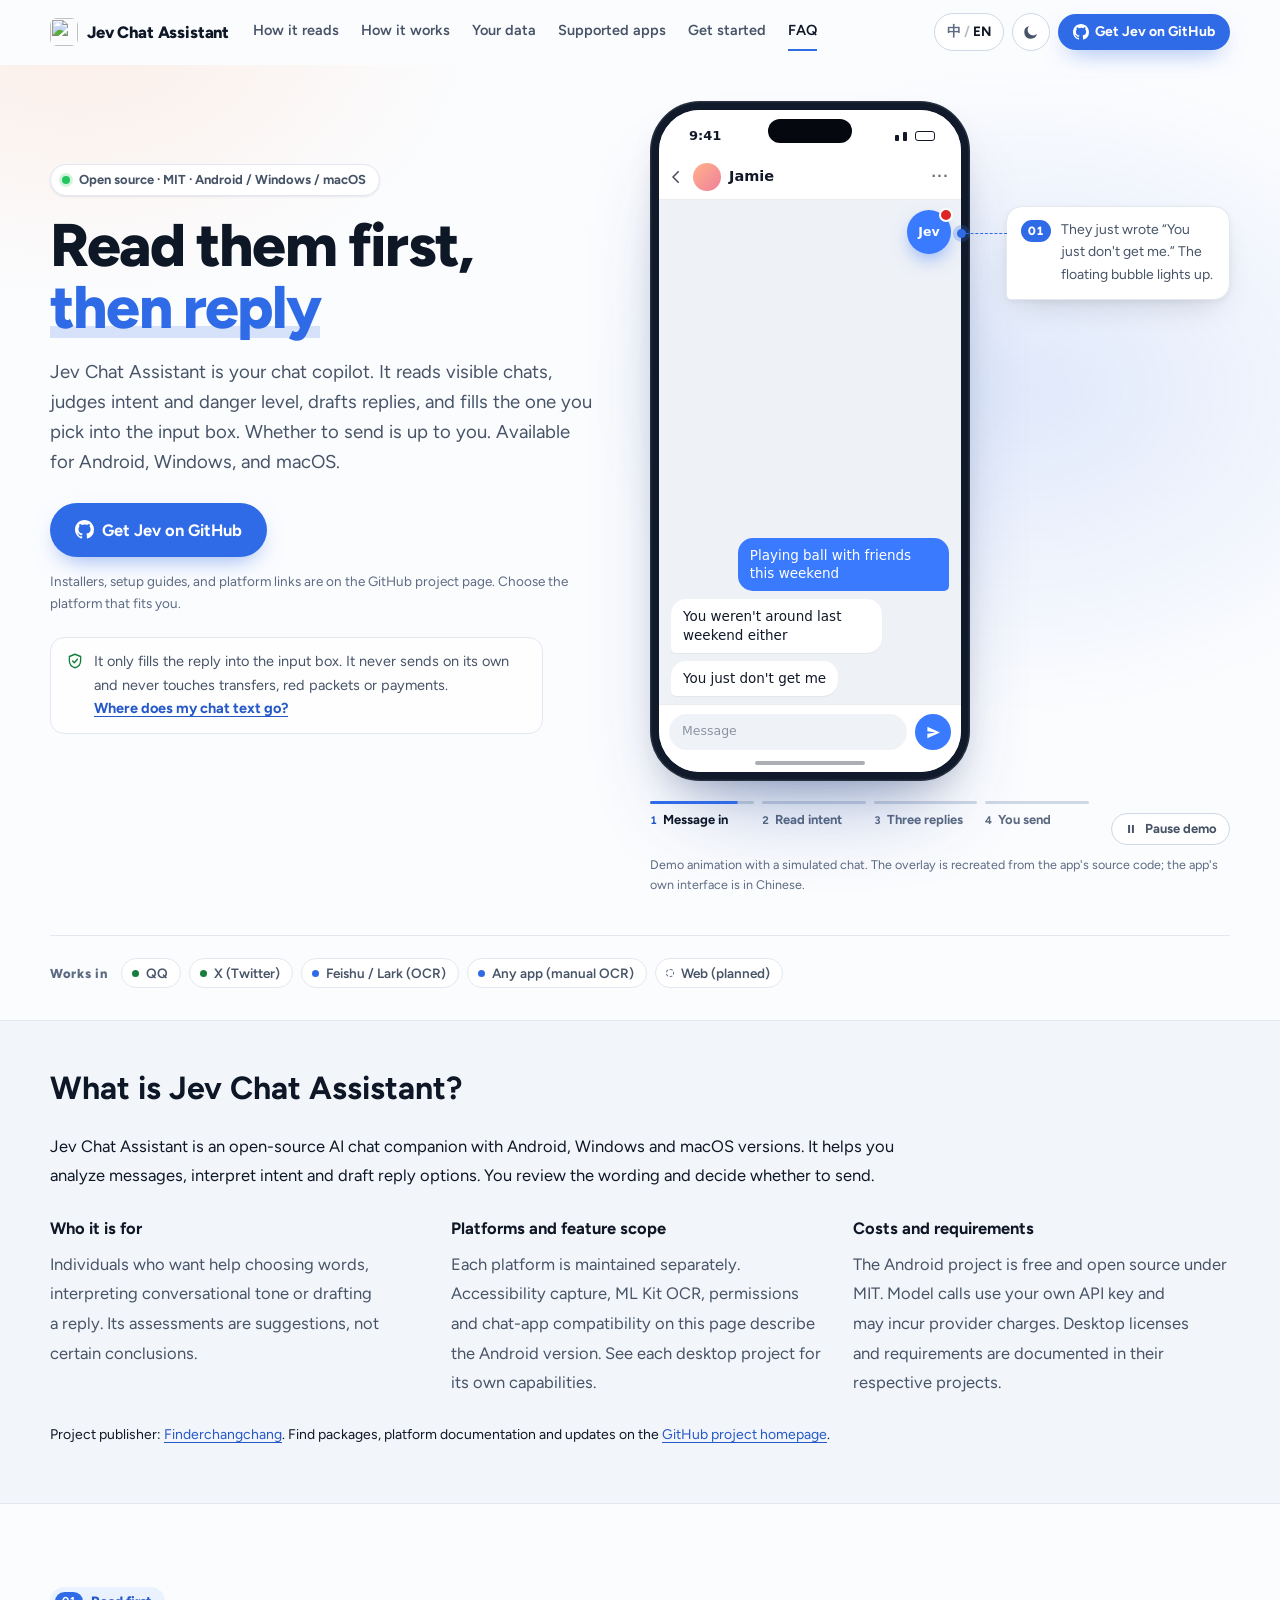
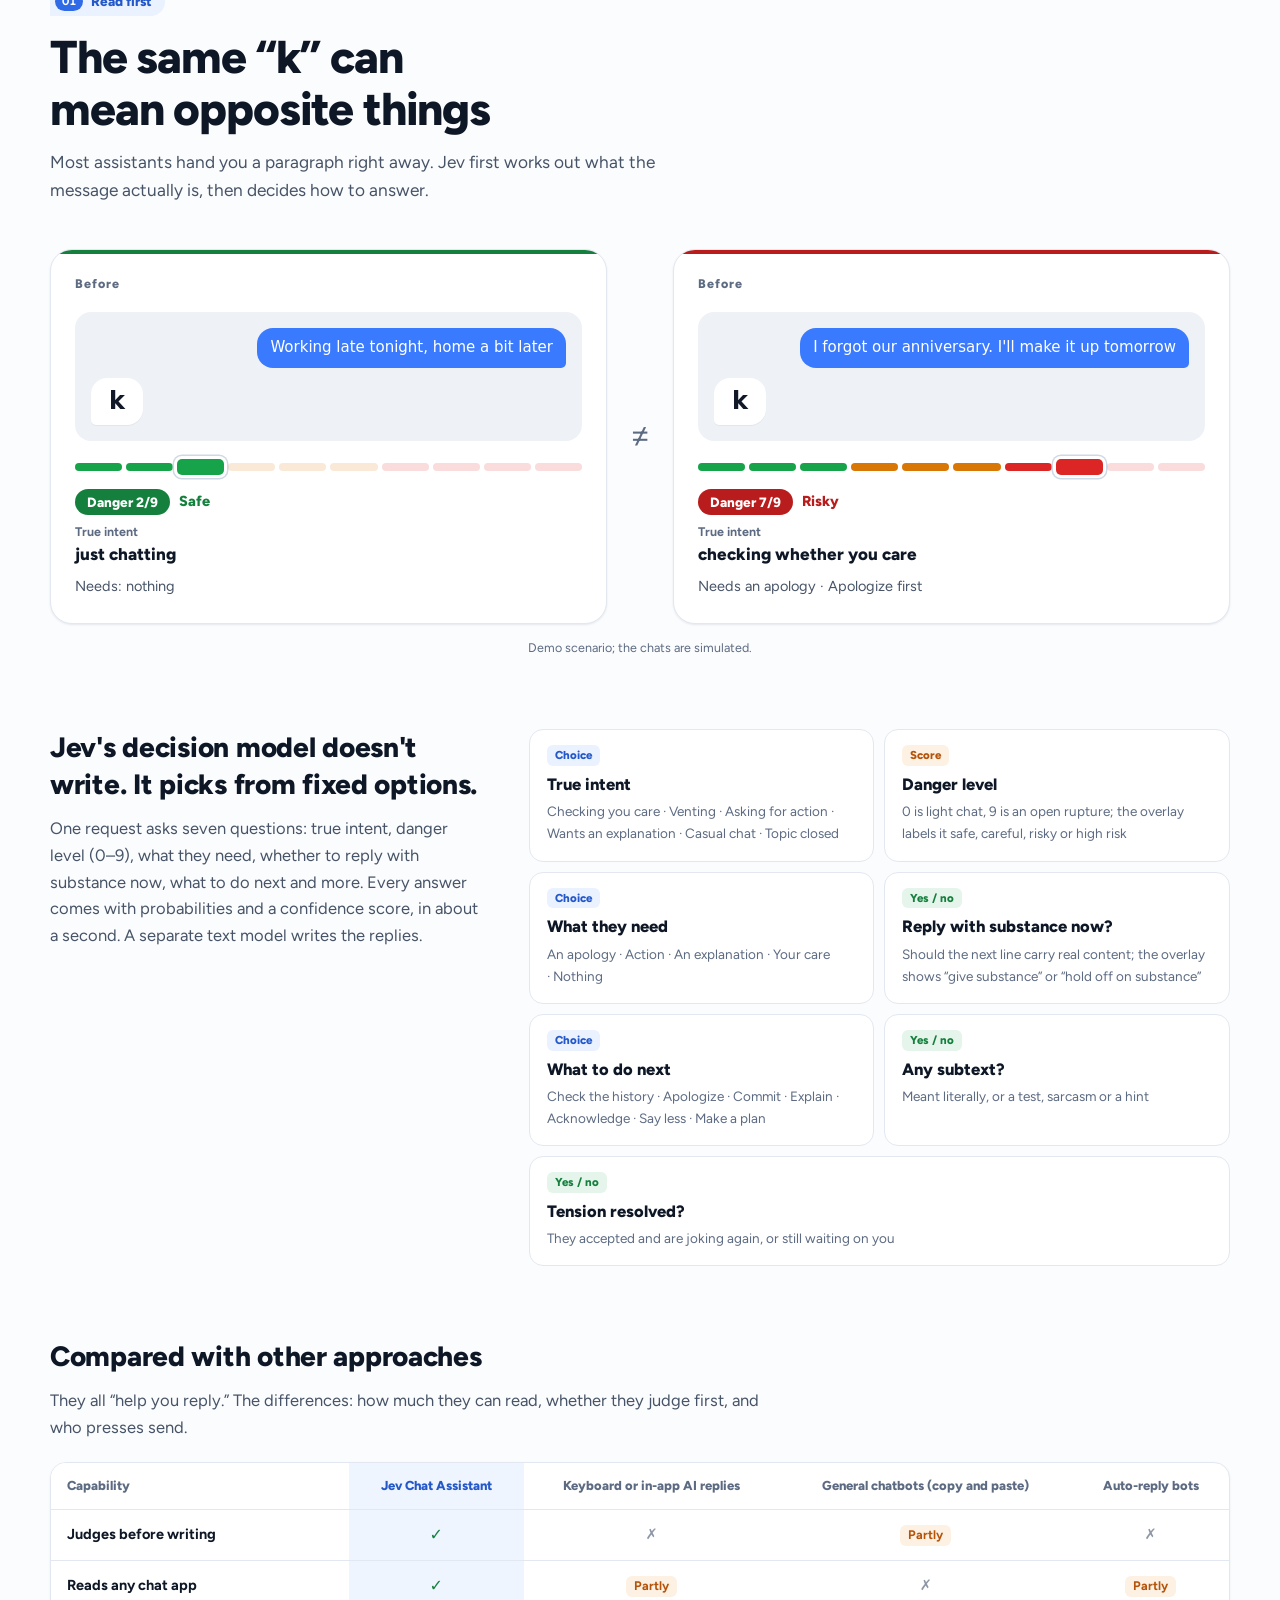
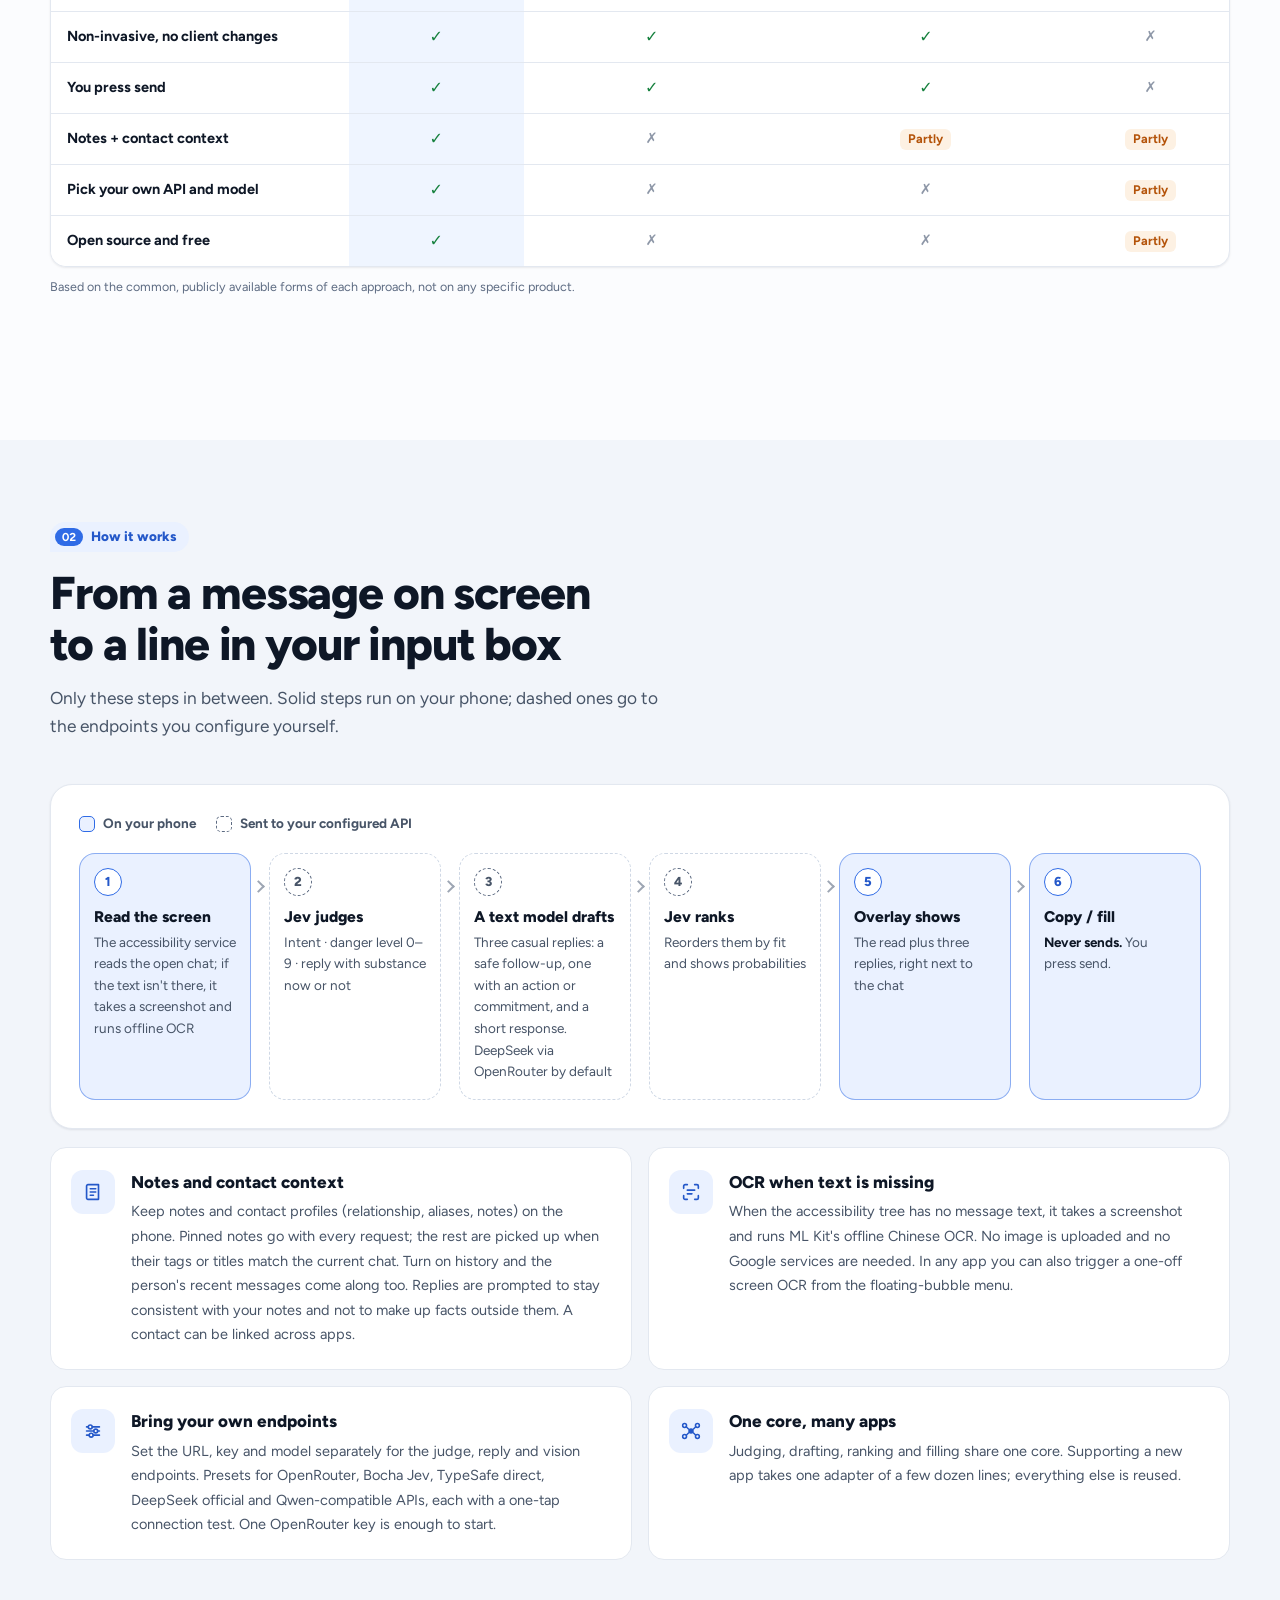
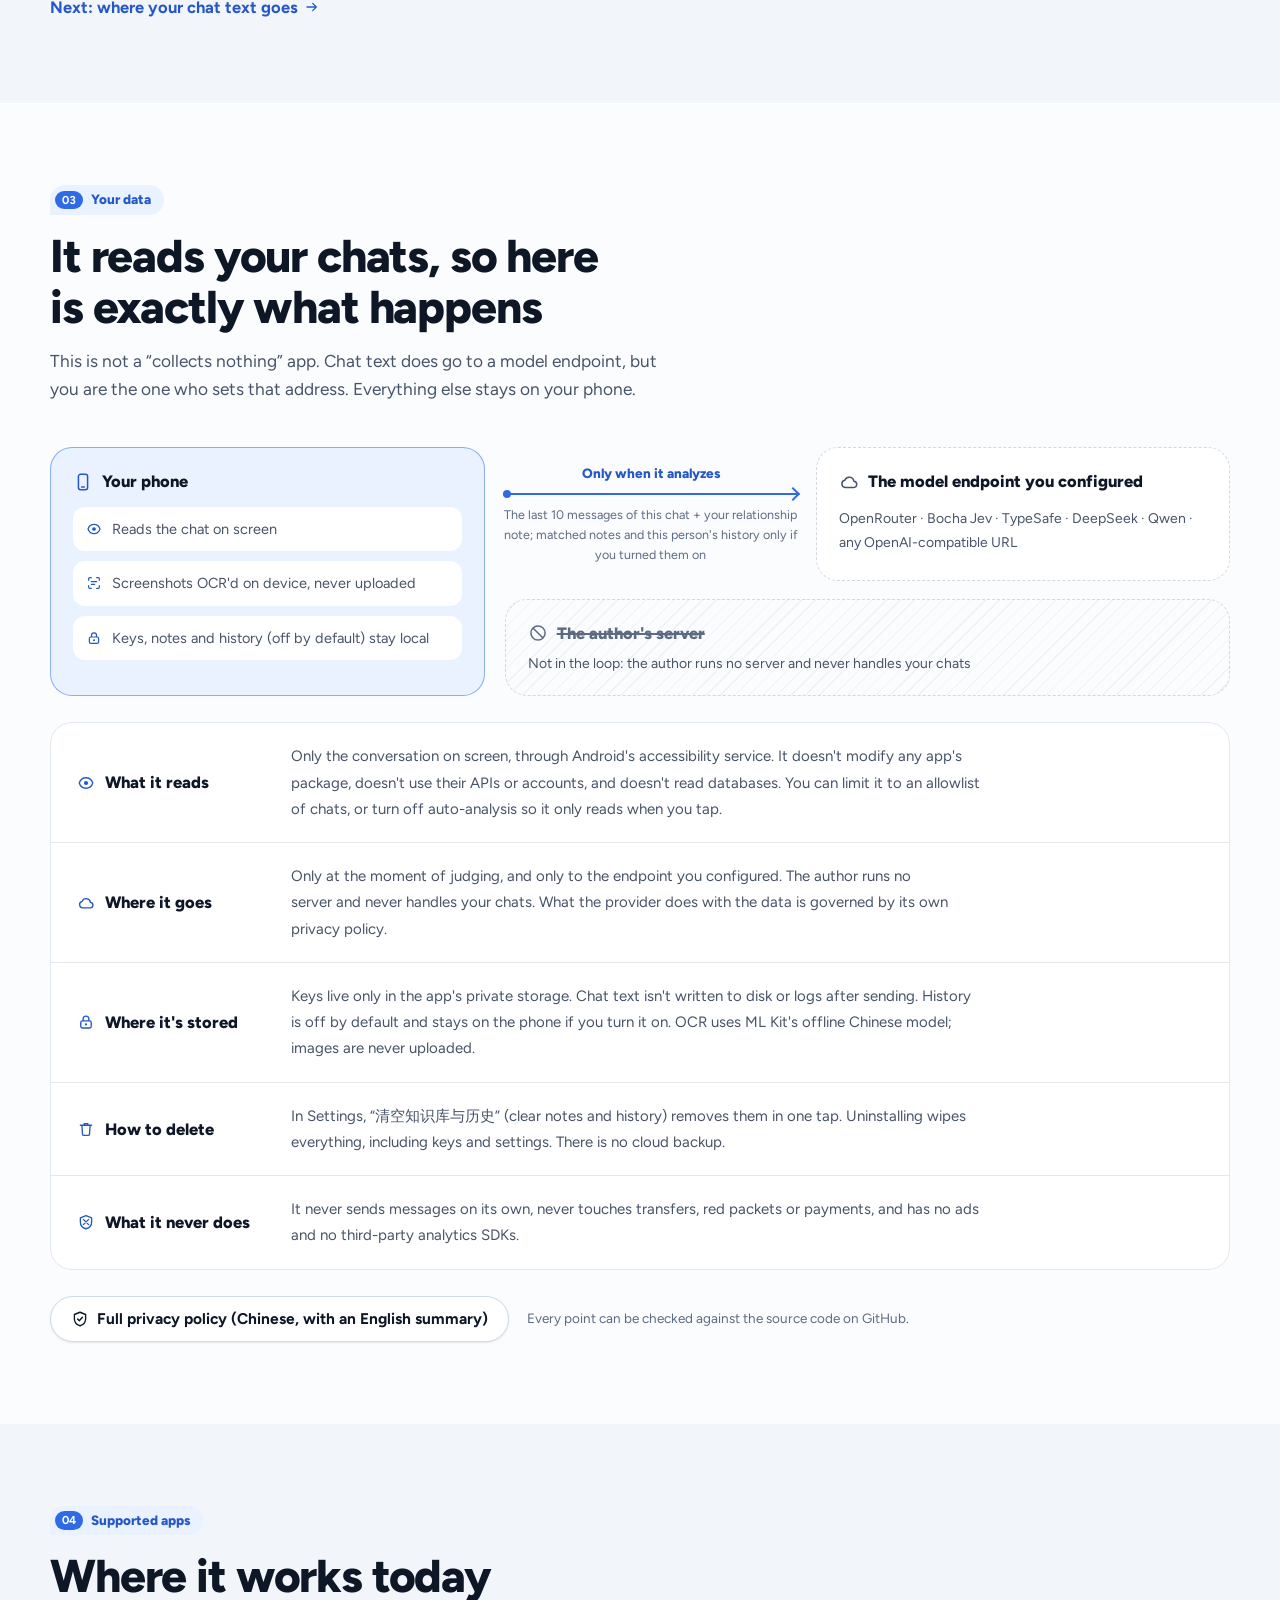
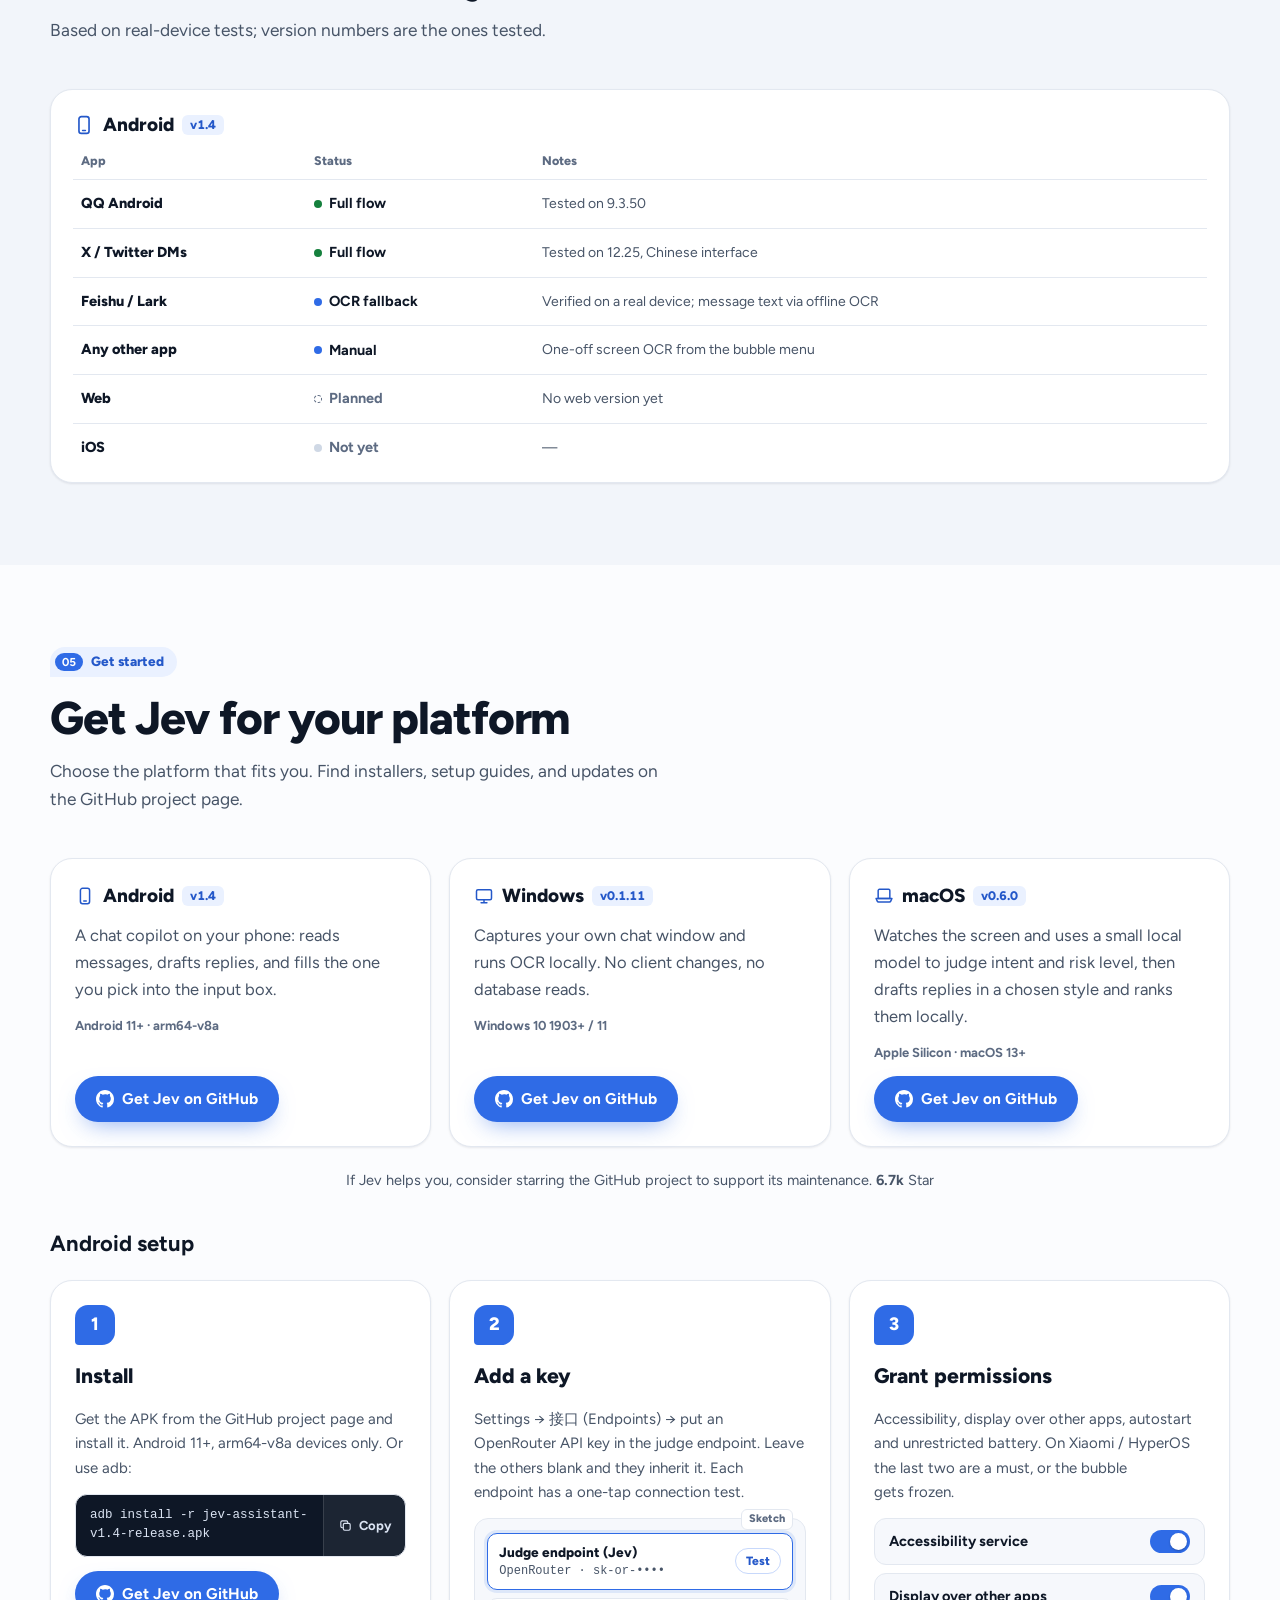
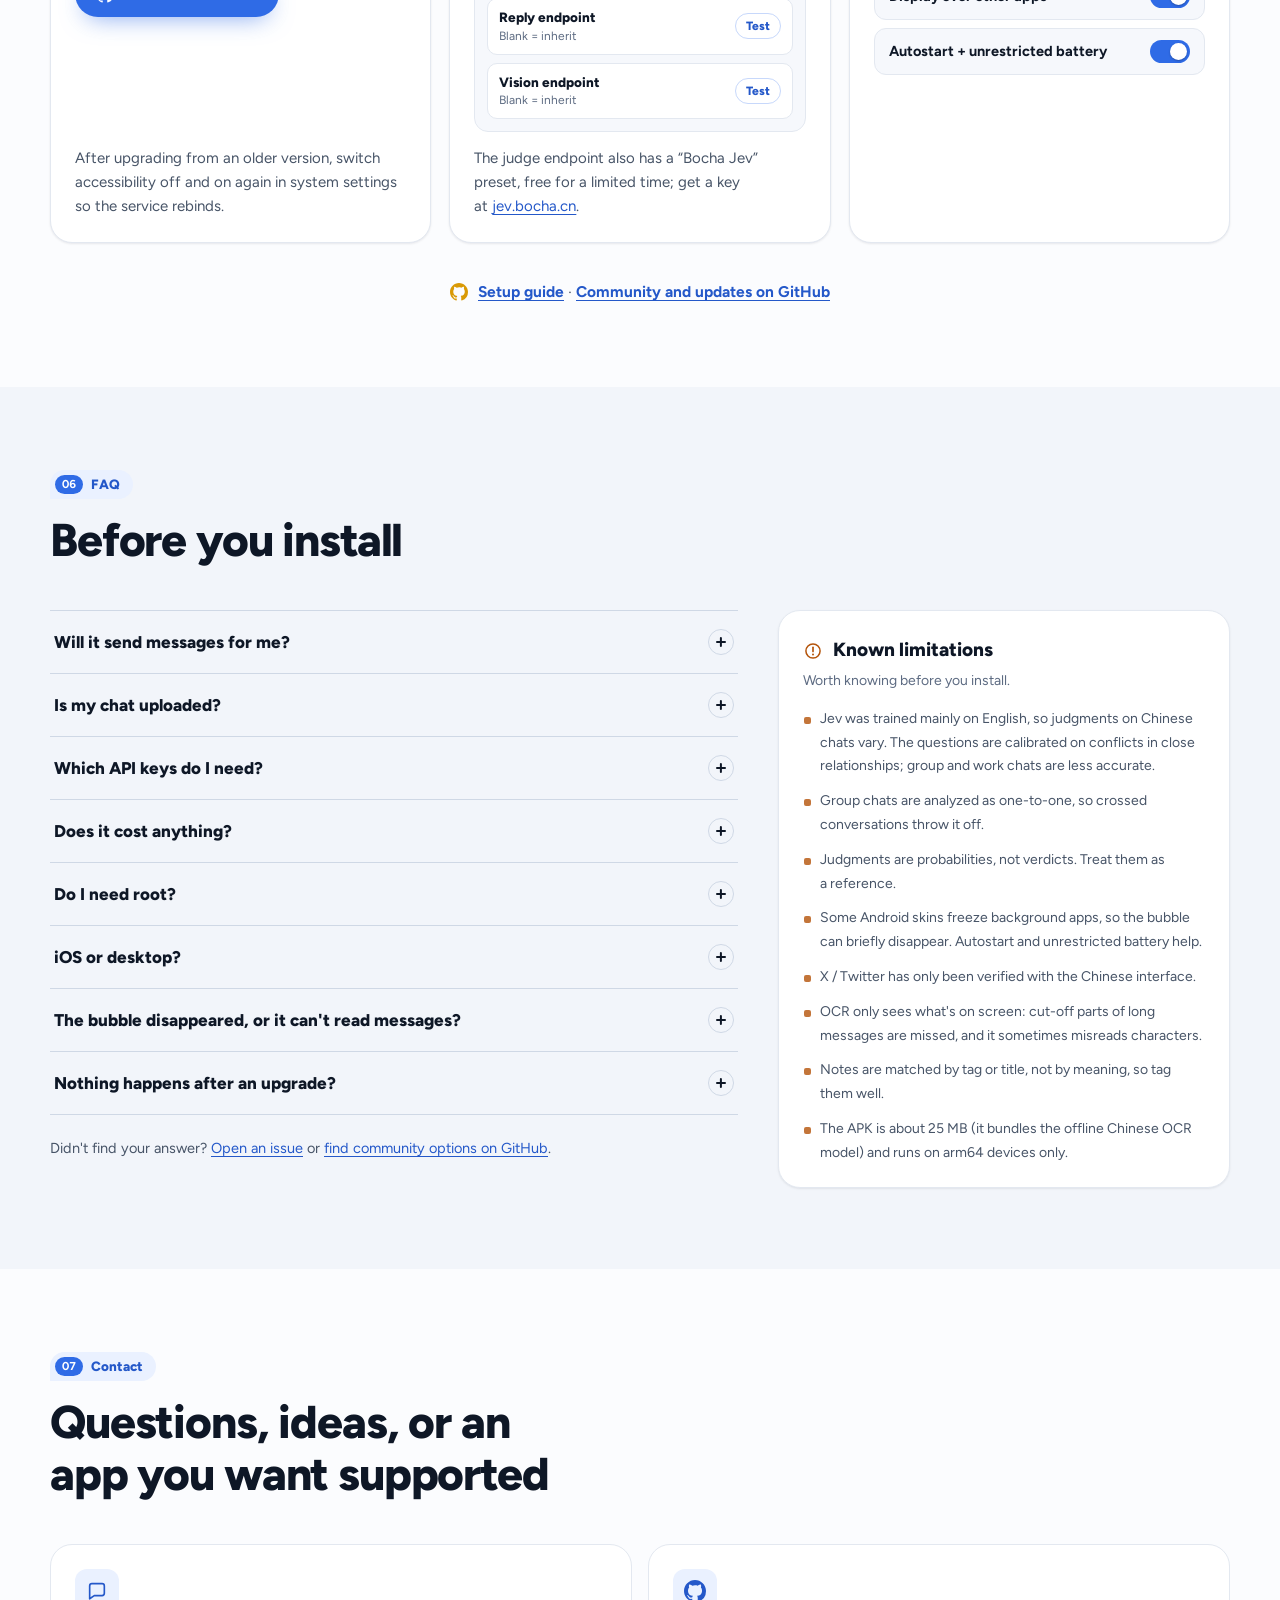
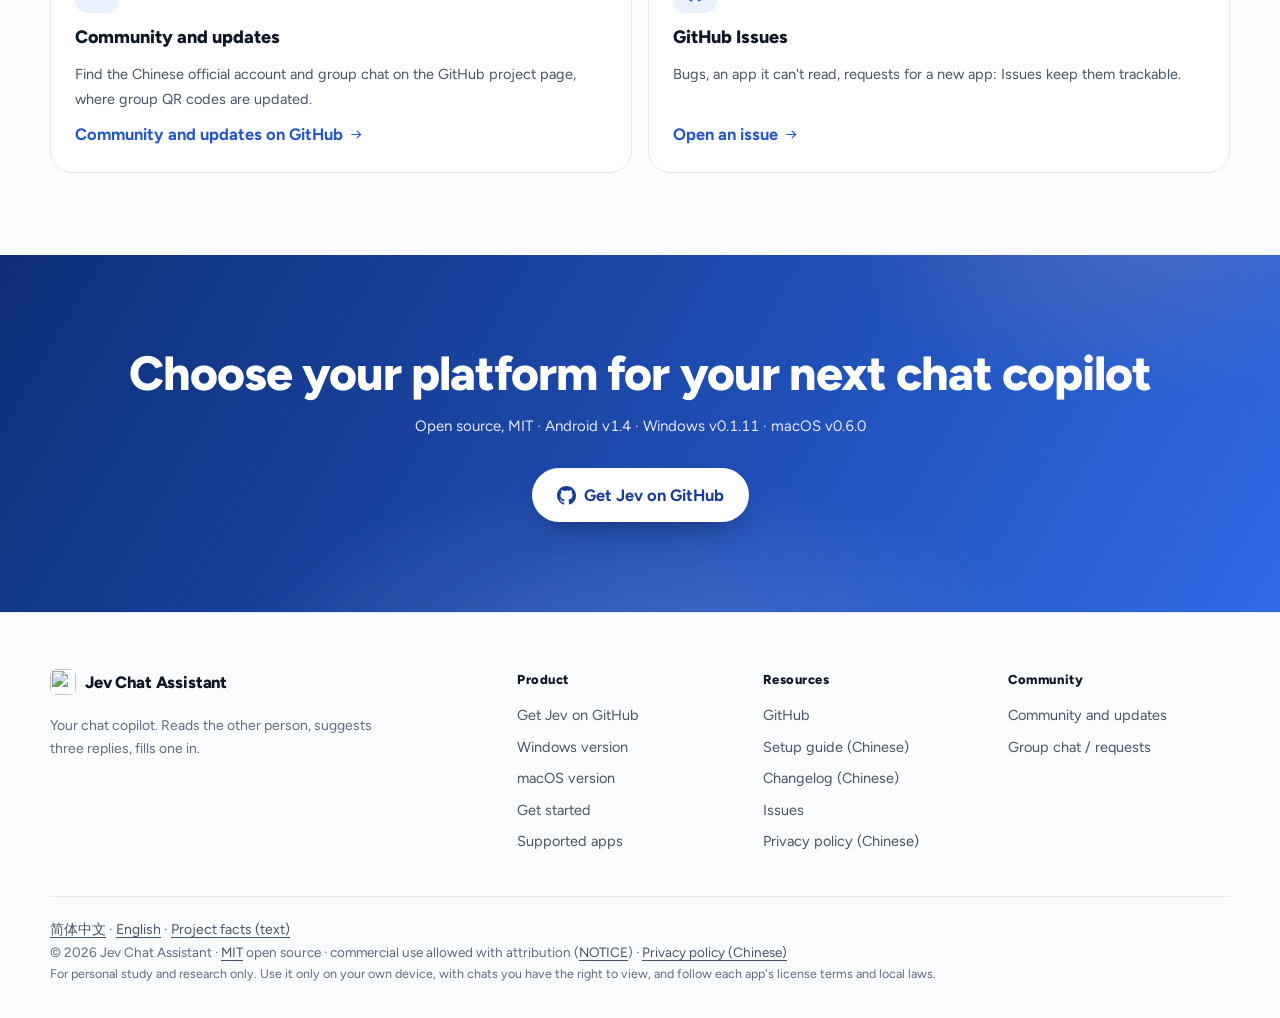
==== commit 41f835f4: "feat(site): improve AI search discovery and static language pages" ====
--- a/site/index.html
+++ b/site/index.html
@@ -3,11 +3,12 @@
 <head>
 <meta charset="utf-8">
 <meta name="viewport" content="width=device-width, initial-scale=1, viewport-fit=cover">
-<title data-i18n="meta.title">Jev 聊天助手 — 回消息之前，先看懂对方｜Android / Windows / macOS</title>
+<title data-i18n="meta.title">Jev 聊天助手 — 开源 AI 聊天辅助工具｜Android / Windows / macOS</title>
 <meta name="description" content="Jev 聊天助手提供 Android、Windows、macOS 版本。读懂屏幕上的聊天，判断意图与风险，起草候选回复；填入后由你决定是否发送。安装包、教程和交流入口在 GitHub 项目主页。" data-i18n-attr="content:meta.desc">
+<meta name="robots" content="index, follow, max-image-preview:large">
 <link rel="canonical" href="https://chatjevs.com/">
-<link rel="alternate" hreflang="zh-CN" href="https://chatjevs.com/?lang=zh">
-<link rel="alternate" hreflang="en" href="https://chatjevs.com/?lang=en">
+<link rel="alternate" hreflang="zh-CN" href="https://chatjevs.com/">
+<link rel="alternate" hreflang="en" href="https://chatjevs.com/en.html">
 <link rel="alternate" hreflang="x-default" href="https://chatjevs.com/">
 <link rel="icon" href="assets/favicon.svg" type="image/svg+xml">
 <link rel="apple-touch-icon" href="assets/apple-touch-icon.png">
@@ -29,28 +30,88 @@
 <meta name="twitter:title" content="Jev 聊天助手 — 回消息之前，先看懂对方" data-i18n-attr="content:meta.ogTitle">
 <meta name="twitter:description" content="读懂对方、三条回复、一键填入。开源 MIT，Android / Windows / macOS 三端。程序只填不发。" data-i18n-attr="content:meta.ogDesc">
 <meta name="twitter:image" content="https://chatjevs.com/assets/og.png">
-<script type="application/ld+json">
-{"@context":"https://schema.org","@type":"SoftwareApplication","name":"Jev 聊天助手","alternateName":"Jev Chat Assistant","url":"https://chatjevs.com/","applicationCategory":"CommunicationApplication","operatingSystem":"Android 11+, Windows 10+, macOS 13+","softwareVersion":"1.4","license":"https://opensource.org/licenses/MIT","offers":{"@type":"Offer","price":"0","priceCurrency":"USD"},"sameAs":["https://github.com/jev-chat/jev-chat-jarvis"],"author":{"@type":"Person","name":"Finderchangchang","url":"https://github.com/Finderchangchang"}}
+<script type="application/ld+json" id="site-schema">
+{
+  "@context": "https://schema.org",
+  "@graph": [
+    {
+      "@type": "Person",
+      "@id": "https://chatjevs.com/#author",
+      "name": "Finderchangchang",
+      "url": "https://github.com/Finderchangchang"
+    },
+    {
+      "@type": "WebSite",
+      "@id": "https://chatjevs.com/#website",
+      "url": "https://chatjevs.com/",
+      "name": "Jev 聊天助手",
+      "inLanguage": [
+        "zh-CN",
+        "en"
+      ],
+      "publisher": {
+        "@id": "https://chatjevs.com/#author"
+      }
+    },
+    {
+      "@type": "SoftwareApplication",
+      "@id": "https://chatjevs.com/#software",
+      "name": "Jev 聊天助手",
+      "alternateName": [
+        "Jev Chat Assistant",
+        "Jev 聊天助手"
+      ],
+      "url": "https://chatjevs.com/",
+      "description": "Jev 聊天助手（Jev Chat Assistant）是开源的 AI 聊天辅助工具，提供 Android、Windows 和 macOS 版本。它帮助你分析消息、理解意图并起草候选回复，发送前由你检查和决定。",
+      "sameAs": [
+        "https://github.com/jev-chat/jev-chat-jarvis"
+      ],
+      "author": {
+        "@id": "https://chatjevs.com/#author"
+      },
+      "applicationCategory": "CommunicationApplication",
+      "operatingSystem": [
+        "Android",
+        "Windows",
+        "macOS"
+      ]
+    },
+    {
+      "@type": "WebPage",
+      "@id": "https://chatjevs.com/#webpage",
+      "url": "https://chatjevs.com/",
+      "name": "Jev 聊天助手 — 开源 AI 聊天辅助工具｜Android / Windows / macOS",
+      "description": "Jev 聊天助手提供 Android、Windows、macOS 版本。读懂屏幕上的聊天，判断意图与风险，起草候选回复；填入后由你决定是否发送。安装包、教程和交流入口在 GitHub 项目主页。",
+      "inLanguage": "zh-CN",
+      "isPartOf": {
+        "@id": "https://chatjevs.com/#website"
+      },
+      "mainEntity": {
+        "@id": "https://chatjevs.com/#software"
+      }
+    }
+  ]
+}
 </script>
 <script>
-  /* 首屏前应用主题和语言标记，避免闪烁；英文时先藏起中文正文，main.js 换完再显示（1.5 秒兜底） */
+  // Theme first; each language also has a complete, crawlable static HTML page.
   (function () {
     var d = document.documentElement;
     try {
-      var t = localStorage.getItem("jev-theme");
-      if (t === "dark" || t === "light") d.setAttribute("data-theme", t);
+      var theme = localStorage.getItem("jev-theme");
+      if (theme === "dark" || theme === "light") d.setAttribute("data-theme", theme);
     } catch (e) {}
-    // 分享链接 > 手动选择 > 浏览器首选语言。仅手动切换时保存偏好。
     var q = new URLSearchParams(location.search).get("lang");
     var saved = null;
     try { saved = localStorage.getItem("jev-lang"); } catch (e) {}
-    var preferred = (navigator.languages && navigator.languages[0]) || navigator.language || "zh";
-    var l = q === "zh" || q === "en" ? q :
-      (saved === "zh" || saved === "en" ? saved : (/^zh(?:-|$)/i.test(preferred) ? "zh" : "en"));
-    d.setAttribute("lang", l === "en" ? "en" : "zh-CN");
-    if (l === "en") {
-      d.classList.add("i18n-pending");
-      setTimeout(function () { d.classList.remove("i18n-pending"); }, 1500);
+    var isEnglishPage = /\/en\.html$/.test(location.pathname);
+    var next = q === "en" || q === "zh" ? q : (isEnglishPage ? "en" :
+      (saved === "en" || saved === "zh" ? saved : (/^zh(?:-|$)/i.test((navigator.languages && navigator.languages[0]) || navigator.language || "zh") ? "zh" : "en")));
+    if ((next === "en") !== isEnglishPage) {
+      var url = new URL(next === "en" ? "en.html" : "./", location.href);
+      url.search = location.search;
+      url.hash = location.hash;
+      location.replace(url.href);
     }
   })();
 </script>
@@ -58,9 +119,9 @@
 <link rel="preconnect" href="https://fonts.gstatic.com" crossorigin>
 <link rel="stylesheet" href="https://fonts.googleapis.com/css2?family=Figtree:wght@400..800&amp;display=swap" media="print" onload="this.media='all'">
 <noscript><link rel="stylesheet" href="https://fonts.googleapis.com/css2?family=Figtree:wght@400..800&amp;display=swap"></noscript>
-<link rel="stylesheet" href="style.css?v=20260928c">
-<script defer src="i18n.js?v=20260928c"></script>
-<script defer src="main.js?v=20260928c"></script>
+<link rel="stylesheet" href="style.css?v=20260930a">
+<script defer src="i18n.js?v=20260930a"></script>
+<script defer src="main.js?v=20260930a"></script>
 <script defer src="https://umami.jisikeji.cn/script.js" data-website-id="e294ceb6-4001-47a0-a18b-d225cd09017a"></script>
 </head>
 <body>
@@ -245,6 +306,20 @@
   </div></div>
 </section>
 
+<section class="product-facts" id="about" aria-labelledby="facts-title">
+  <div class="wrap">
+    <h2 id="facts-title" data-i18n="facts.title">Jev 聊天助手是什么？</h2>
+    <p class="facts-intro" data-i18n="facts.desc">Jev 聊天助手（Jev Chat Assistant）是开源的 AI 聊天辅助工具，提供 Android、Windows 和 macOS 版本。它帮助你分析消息、理解意图并起草候选回复，发送前由你检查和决定。</p>
+    <dl class="facts-grid">
+      <div><dt data-i18n="facts.use.label">适合什么需求</dt><dd data-i18n="facts.use">需要斟酌措辞、理解对话语气或获得回复思路的个人用户；判断结果仅供参考。</dd></div>
+      <div><dt data-i18n="facts.scope.label">平台与功能范围</dt><dd data-i18n="facts.scope">三端独立维护。本页的无障碍读屏、ML Kit OCR、权限设置和聊天 App 兼容性说明以 Android 版为准；桌面端功能以各自项目说明为准。</dd></div>
+      <div><dt data-i18n="facts.cost.label">费用与使用条件</dt><dd data-i18n="facts.cost">Android 项目采用 MIT 许可，软件免费开源；模型接口使用你自己的 API Key，可能产生服务商费用。桌面端许可与要求见对应项目。</dd></div>
+    </dl>
+    <p class="facts-source" data-i18n="facts.source">项目发布者：<a href='https://github.com/Finderchangchang' rel='noopener' target='_blank'>Finderchangchang</a>。安装包、各平台说明与更新请查看 <a href='https://github.com/jev-chat/jev-chat-jarvis' target='_blank' rel='noopener' data-umami-event='go-main-repo' data-umami-event-pos='facts' data-umami-event-intent='get'>GitHub 项目主页</a>。</p>
+  </div>
+</section>
+
+
 <!-- ===================== 01 先看懂 ===================== -->
 <section class="sec" id="read" aria-labelledby="read-title">
   <div class="wrap">
@@ -535,14 +610,14 @@
 
     <div class="faq-grid">
       <div class="faq rv">
-        <details><summary><span data-i18n="faq.q1">会不会自动帮我发送？</span><i class="acc" aria-hidden="true"></i></summary><div class="faq-a"><p data-i18n="faq.a1">不会。程序只把回复填进输入框，从不自动发送，也不碰转账、红包、收款。发不发、怎么改，都是你自己决定。</p></div></details>
-        <details><summary><span data-i18n="faq.q2">我的聊天内容会被上传吗？</span><i class="acc" aria-hidden="true"></i></summary><div class="faq-a"><p data-i18n="faq.a2">只在判断那一刻，把屏幕上近几条消息、你填的关系描述发给你自己配置的接口（开了知识库还会带上命中的笔记和联系人备注，开了历史还会带上这个人近期的聊天），之后不落盘、不进日志，作者不架设服务器、不经手。密钥只存在 App 私有空间。历史记录默认关闭，开了也只存在本机。OCR 走的是 ML Kit 中文离线识别，图片不上传。<a href='privacy.html' data-umami-event='view-privacy' data-umami-event-pos='faq'>完整隐私政策</a></p></div></details>
-        <details><summary><span data-i18n="faq.q3">要准备什么密钥？</span><i class="acc" aria-hidden="true"></i></summary><div class="faq-a"><p data-i18n="faq.a3">一把 OpenRouter API Key 就能跑起来：填在「判断接口」，回复和视觉接口留空会自动继承。也可以三路分开配，内置 OpenRouter、博查 Jev、TypeSafe 直连、DeepSeek 官方、通义兼容预设，各自一键测连通。判断接口选「博查 Jev」的话，当前限时免费，key 在 jev.bocha.cn 领。</p></div></details>
-        <details><summary><span data-i18n="faq.q4">要花钱吗？</span><i class="acc" aria-hidden="true"></i></summary><div class="faq-a"><p data-i18n="faq.a4">软件本身免费开源。模型调用走你自己的 API Key，按用量在对应服务商那边结算，项目不经手任何费用。</p></div></details>
-        <details><summary><span data-i18n="faq.q5">需要 root 吗？</span><i class="acc" aria-hidden="true"></i></summary><div class="faq-a"><p data-i18n="faq.a5">不需要 root，也不用装任何模块。它是非侵入的：只读屏幕上正在显示的对话，不改任何 App 的安装包，不走它们的接口或账号。</p></div></details>
-        <details><summary><span data-i18n="faq.q6">支持 iOS 和电脑吗？</span><i class="acc" aria-hidden="true"></i></summary><div class="faq-a"><p data-i18n="faq.a6">暂不支持 iOS。Android、Windows、macOS 的获取入口都在<a href='https://github.com/jev-chat/jev-chat-jarvis' target='_blank' rel='noopener' data-umami-event='go-main-repo' data-umami-event-pos='faq' data-umami-event-intent='get'>GitHub 项目主页</a>；各平台独立维护。网页端还在规划中，目前没有网页版。</p></div></details>
-        <details><summary><span data-i18n="faq.q7">悬浮球不见了，或者读不到消息？</span><i class="acc" aria-hidden="true"></i></summary><div class="faq-a"><p data-i18n="faq.a7">多半是国产 ROM 把后台冻结了。确认无障碍、悬浮窗、自启动、省电无限制四项都开着，小米 / HyperOS 尤其要开后两项；重装后悬浮窗权限会被重置，按主页向导再开一次。在聊天界面里随便点一下，通常就能恢复。</p></div></details>
-        <details><summary><span data-i18n="faq.q8">升级之后没反应？</span><i class="acc" aria-hidden="true"></i></summary><div class="faq-a"><p data-i18n="faq.a8">把系统设置里的无障碍开关关掉再打开一次。1.3 起新增了截屏能力，服务需要重新绑定才会生效。</p></div></details>
+        <details id="faq-q1"><summary><span data-i18n="faq.q1">会不会自动帮我发送？</span><i class="acc" aria-hidden="true"></i></summary><div class="faq-a"><p data-i18n="faq.a1">不会。程序只把回复填进输入框，从不自动发送，也不碰转账、红包、收款。发不发、怎么改，都是你自己决定。</p></div></details>
+        <details id="faq-q2"><summary><span data-i18n="faq.q2">我的聊天内容会被上传吗？</span><i class="acc" aria-hidden="true"></i></summary><div class="faq-a"><p data-i18n="faq.a2">只在判断那一刻，把屏幕上近几条消息、你填的关系描述发给你自己配置的接口（开了知识库还会带上命中的笔记和联系人备注，开了历史还会带上这个人近期的聊天），之后不落盘、不进日志，作者不架设服务器、不经手。密钥只存在 App 私有空间。历史记录默认关闭，开了也只存在本机。OCR 走的是 ML Kit 中文离线识别，图片不上传。<a href='privacy.html' data-umami-event='view-privacy' data-umami-event-pos='faq'>完整隐私政策</a></p></div></details>
+        <details id="faq-q3"><summary><span data-i18n="faq.q3">要准备什么密钥？</span><i class="acc" aria-hidden="true"></i></summary><div class="faq-a"><p data-i18n="faq.a3">一把 OpenRouter API Key 就能跑起来：填在「判断接口」，回复和视觉接口留空会自动继承。也可以三路分开配，内置 OpenRouter、博查 Jev、TypeSafe 直连、DeepSeek 官方、通义兼容预设，各自一键测连通。判断接口选「博查 Jev」的话，当前限时免费，key 在 jev.bocha.cn 领。</p></div></details>
+        <details id="faq-q4"><summary><span data-i18n="faq.q4">要花钱吗？</span><i class="acc" aria-hidden="true"></i></summary><div class="faq-a"><p data-i18n="faq.a4">软件本身免费开源。模型调用走你自己的 API Key，按用量在对应服务商那边结算，项目不经手任何费用。</p></div></details>
+        <details id="faq-q5"><summary><span data-i18n="faq.q5">需要 root 吗？</span><i class="acc" aria-hidden="true"></i></summary><div class="faq-a"><p data-i18n="faq.a5">不需要 root，也不用装任何模块。它是非侵入的：只读屏幕上正在显示的对话，不改任何 App 的安装包，不走它们的接口或账号。</p></div></details>
+        <details id="faq-q6"><summary><span data-i18n="faq.q6">支持 iOS 和电脑吗？</span><i class="acc" aria-hidden="true"></i></summary><div class="faq-a"><p data-i18n="faq.a6">暂不支持 iOS。Android、Windows、macOS 的获取入口都在<a href='https://github.com/jev-chat/jev-chat-jarvis' target='_blank' rel='noopener' data-umami-event='go-main-repo' data-umami-event-pos='faq' data-umami-event-intent='get'>GitHub 项目主页</a>；各平台独立维护。网页端还在规划中，目前没有网页版。</p></div></details>
+        <details id="faq-q7"><summary><span data-i18n="faq.q7">悬浮球不见了，或者读不到消息？</span><i class="acc" aria-hidden="true"></i></summary><div class="faq-a"><p data-i18n="faq.a7">多半是国产 ROM 把后台冻结了。确认无障碍、悬浮窗、自启动、省电无限制四项都开着，小米 / HyperOS 尤其要开后两项；重装后悬浮窗权限会被重置，按主页向导再开一次。在聊天界面里随便点一下，通常就能恢复。</p></div></details>
+        <details id="faq-q8"><summary><span data-i18n="faq.q8">升级之后没反应？</span><i class="acc" aria-hidden="true"></i></summary><div class="faq-a"><p data-i18n="faq.a8">把系统设置里的无障碍开关关掉再打开一次。1.3 起新增了截屏能力，服务需要重新绑定才会生效。</p></div></details>
         <p class="faq-more" data-i18n="faq.more">没找到答案？<a href='https://github.com/jev-chat/jev-chat-jarvis/issues' target='_blank' rel='noopener' data-umami-event='click-issues' data-umami-event-pos='faq'>提一个 Issue</a>，或到<a href='https://github.com/jev-chat/jev-chat-jarvis' target='_blank' rel='noopener' data-umami-event='go-main-repo' data-umami-event-pos='faq-community' data-umami-event-intent='community'>项目主页查看交流方式</a>。</p>
       </div>
 
@@ -631,6 +706,8 @@
     </nav>
   </div>
   <div class="wrap"><div class="foot-bottom">
+    <p class="language-links"><a href="./?lang=zh" hreflang="zh-CN" lang="zh-CN">简体中文</a> · <a href="en.html" hreflang="en" lang="en">English</a> · <a href="llms.txt" data-i18n="facts.text">项目资料（文本）</a></p>
+
     <p data-i18n="ft.copy">© 2026 Jev 聊天助手 · <a href='https://github.com/jev-chat/jev-chat-jarvis/blob/main/LICENSE' target='_blank' rel='noopener'>MIT 开源</a> · 可商用，须注明出处（<a href='https://github.com/jev-chat/jev-chat-jarvis/blob/main/NOTICE' target='_blank' rel='noopener'>NOTICE</a>） · <a href='privacy.html' data-umami-event='view-privacy' data-umami-event-pos='footer-legal'>隐私政策</a></p>
     <p class="fine" data-i18n="ft.legal">仅供个人学习与研究使用，只处理你自己设备上、你自己有权查看的聊天，请遵守各软件许可协议与当地法律法规。</p>
   </div>
--- a/site/style.css
+++ b/site/style.css
@@ -693,3 +693,14 @@
   .nav, .demo-ctl, .end, .skip { display: none !important; }
   html.anim .rv { opacity: 1 !important; transform: none !important; }
 }
+
+/* Readable product facts, shared by the static Chinese and English pages. */
+.product-facts { scroll-margin-top: 85px; padding: 42px 0; background: var(--bg-tint); border-block: 1px solid var(--line); }
+.product-facts h2 { font-size: clamp(1.4rem, 3vw, 2rem); margin: 0 0 14px; }
+.facts-intro { max-width: 78ch; line-height: 1.8; }
+.facts-grid { display: grid; grid-template-columns: repeat(3, minmax(0, 1fr)); gap: 24px; margin: 24px 0; }
+.facts-grid dt { font-weight: 700; margin-bottom: 8px; }
+.facts-grid dd { margin: 0; color: var(--ink-2); line-height: 1.8; }
+.facts-source, .language-links { font-size: .875rem; line-height: 1.8; }
+.facts-source a, .language-links a { text-decoration: underline; text-underline-offset: 3px; }
+@media (max-width: 700px) { .facts-grid { grid-template-columns: 1fr; gap: 18px; } }
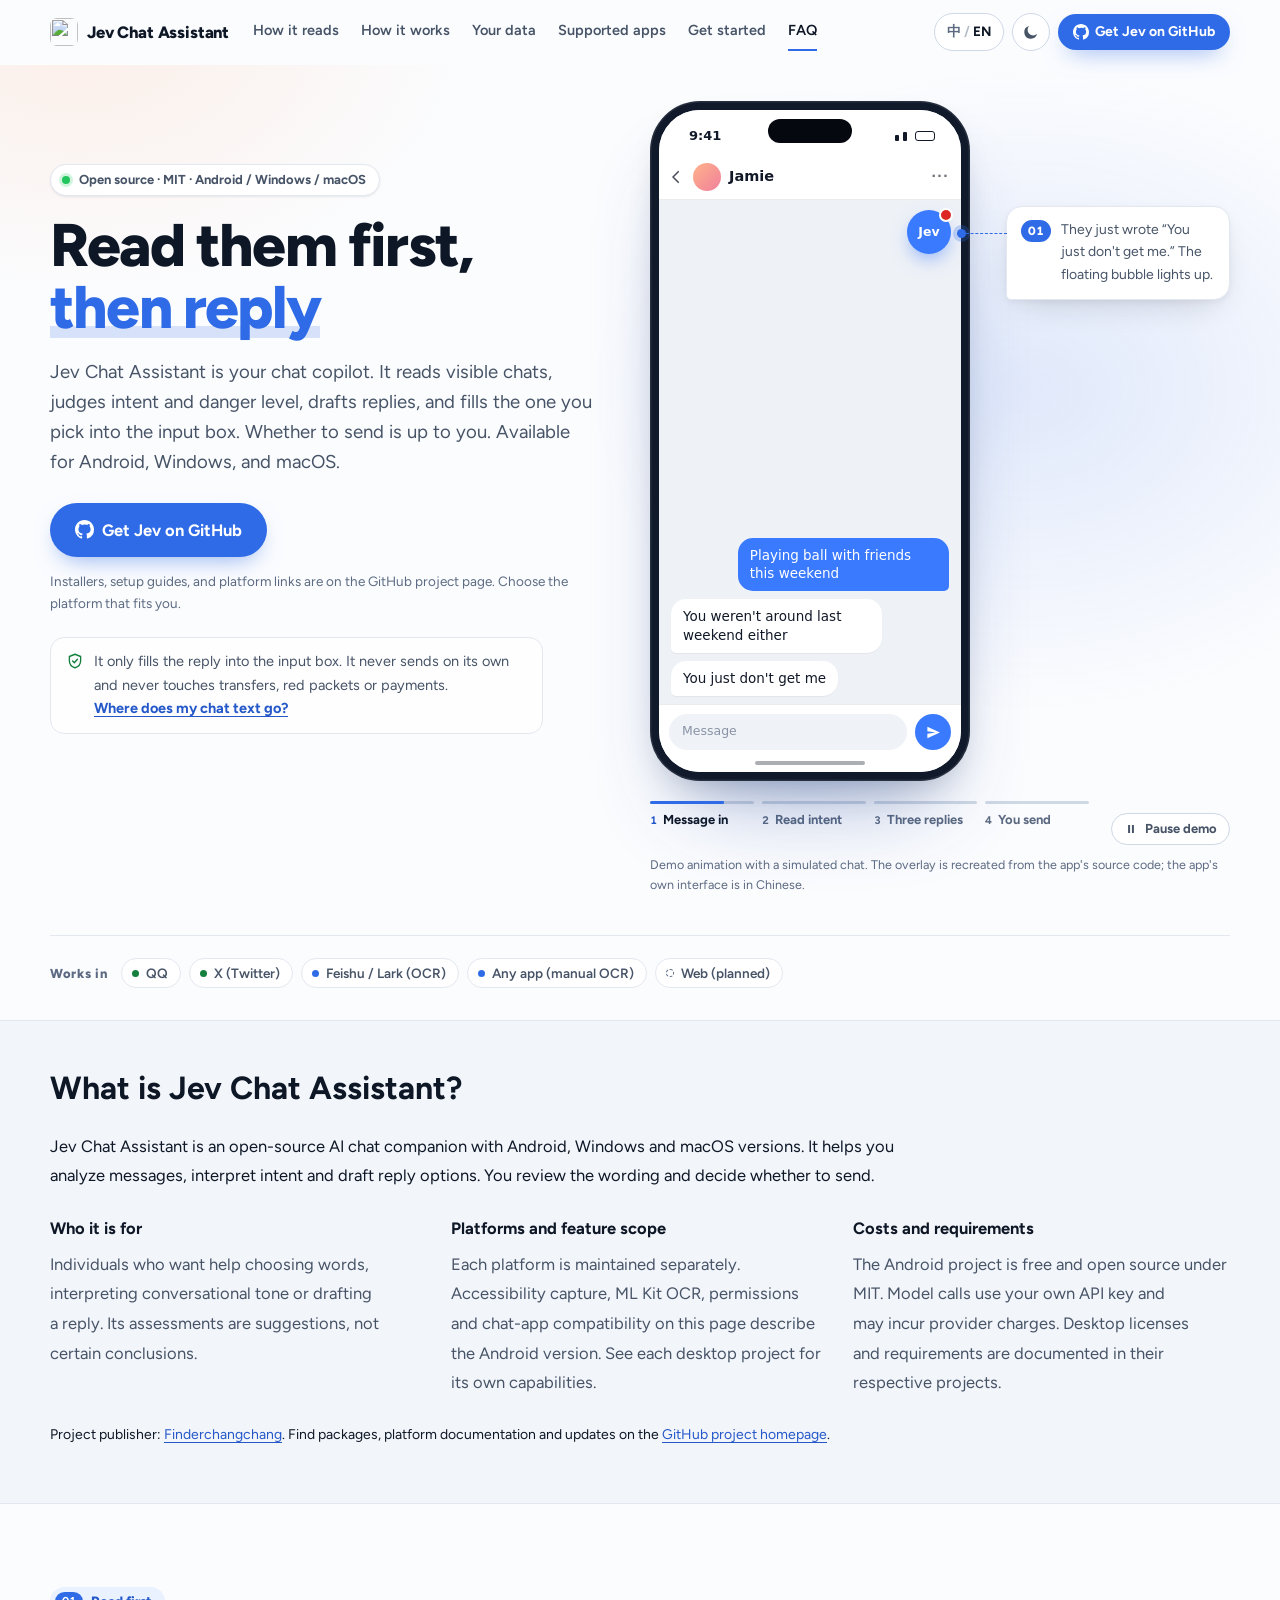
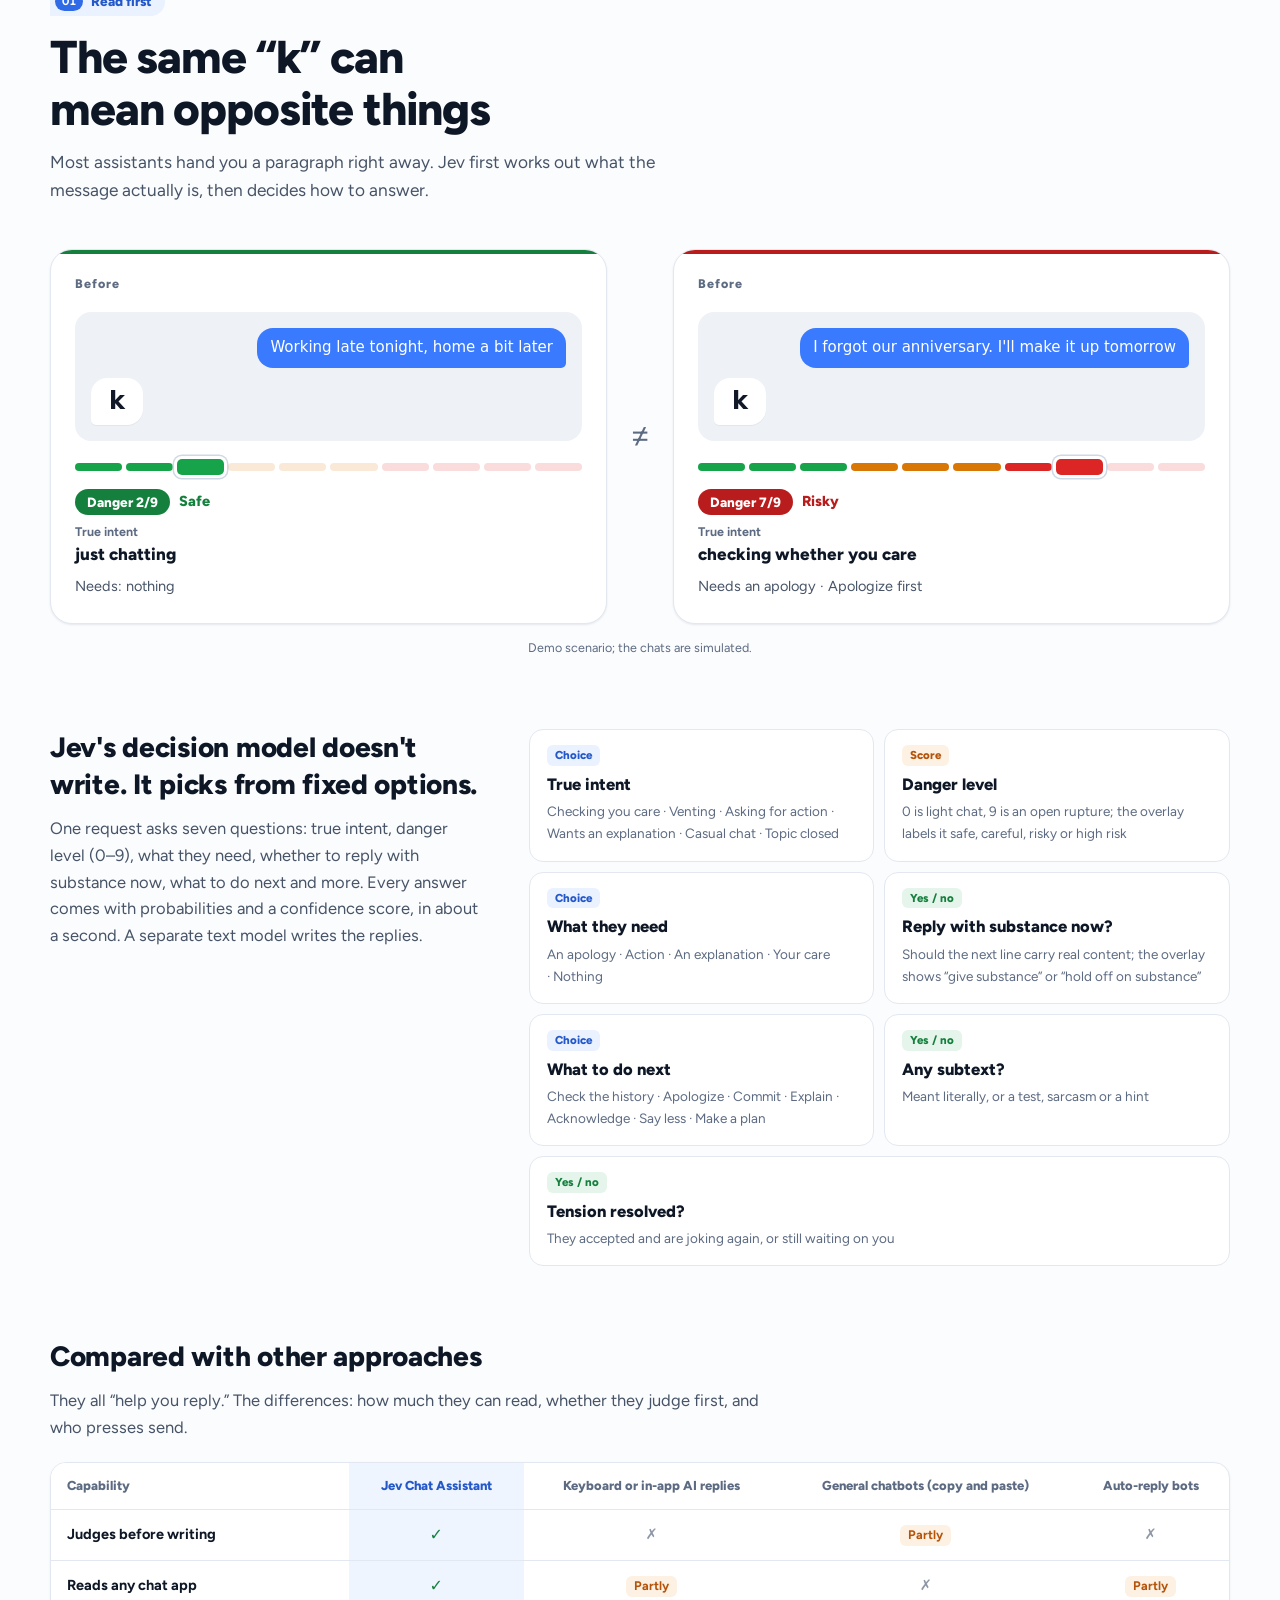
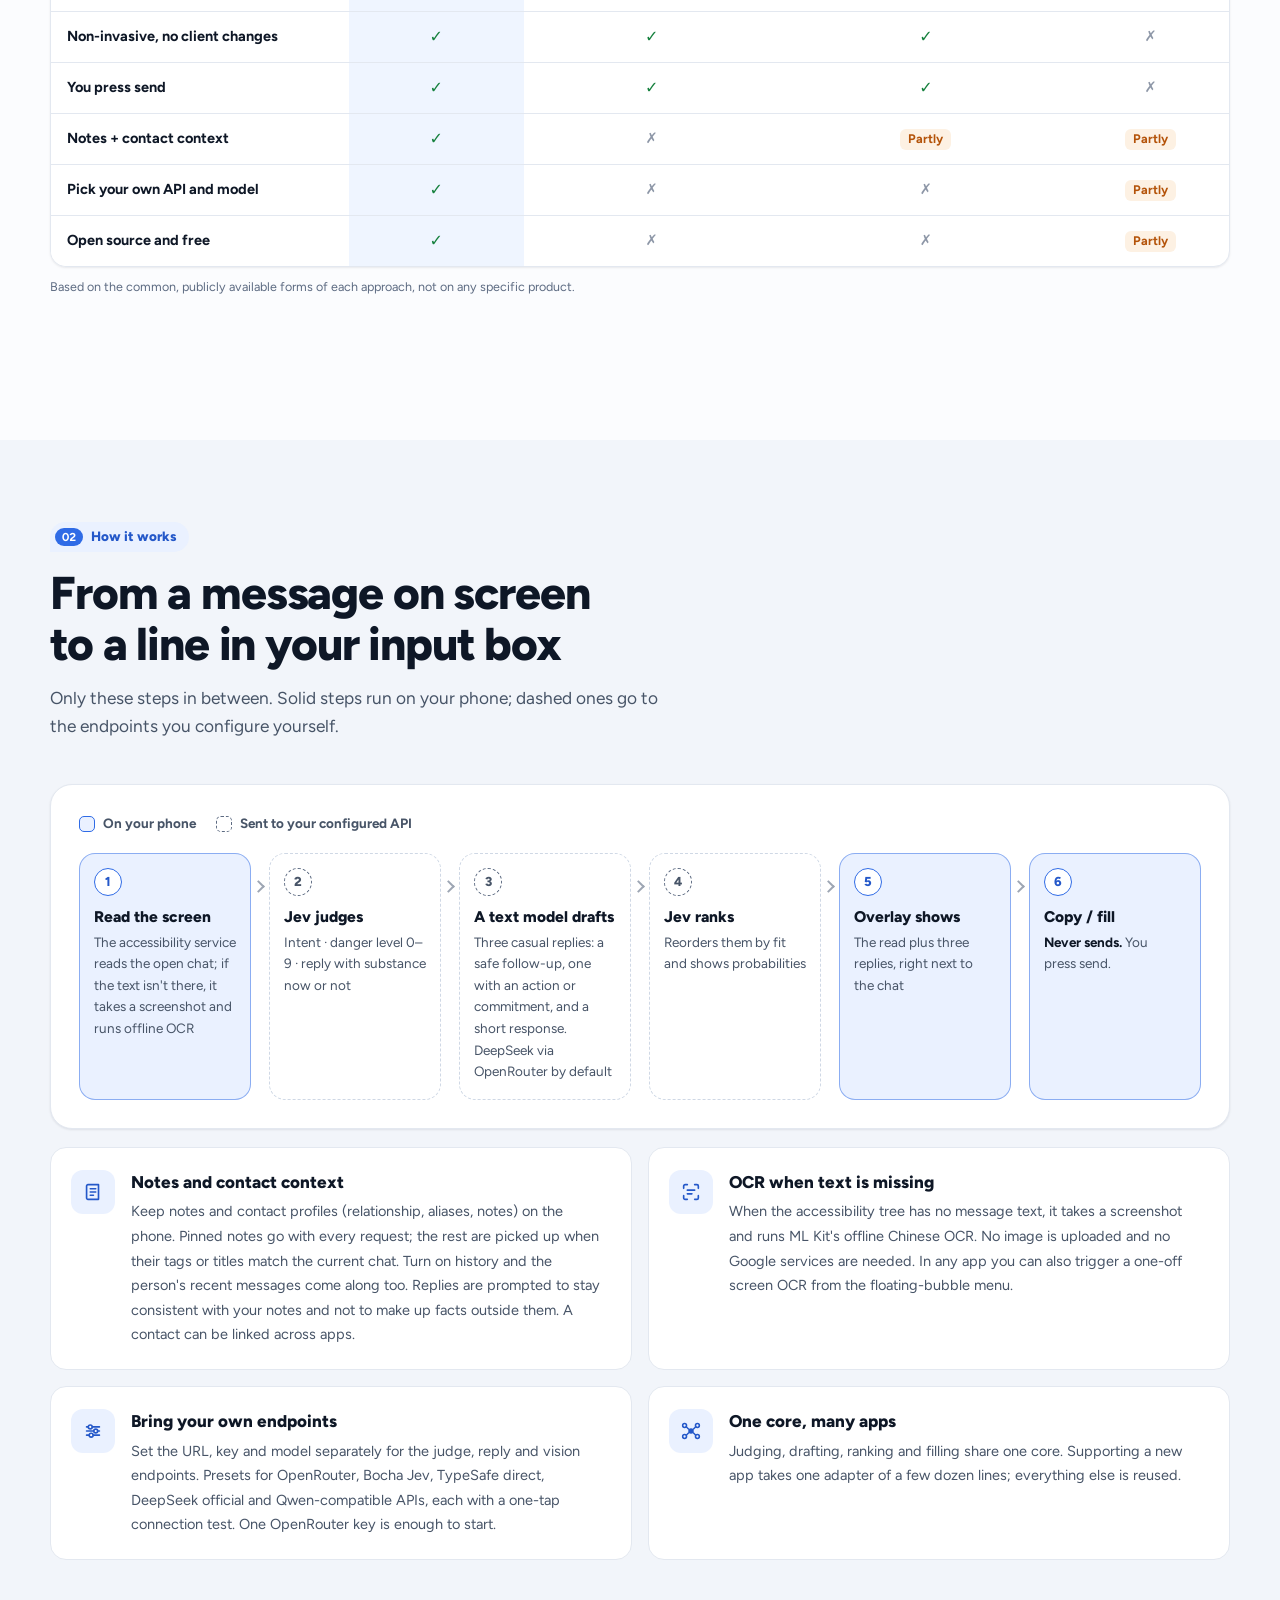
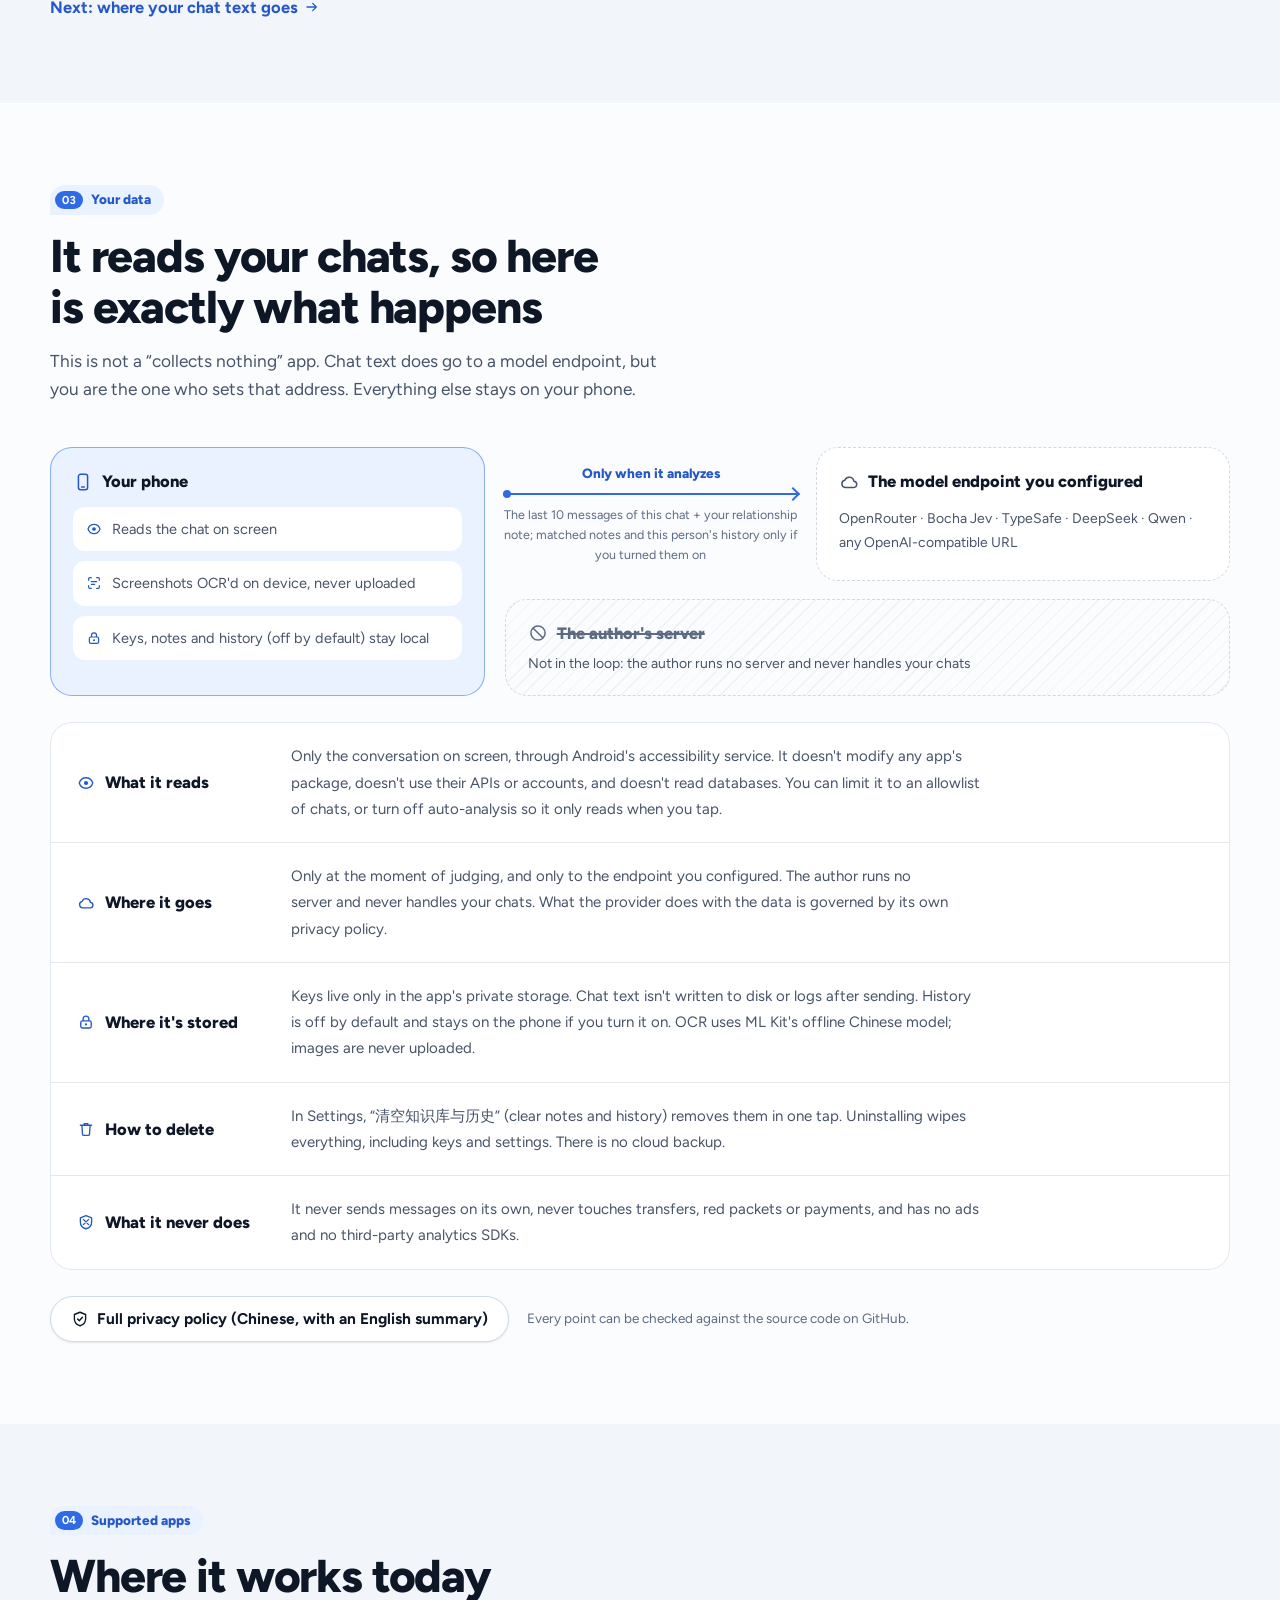
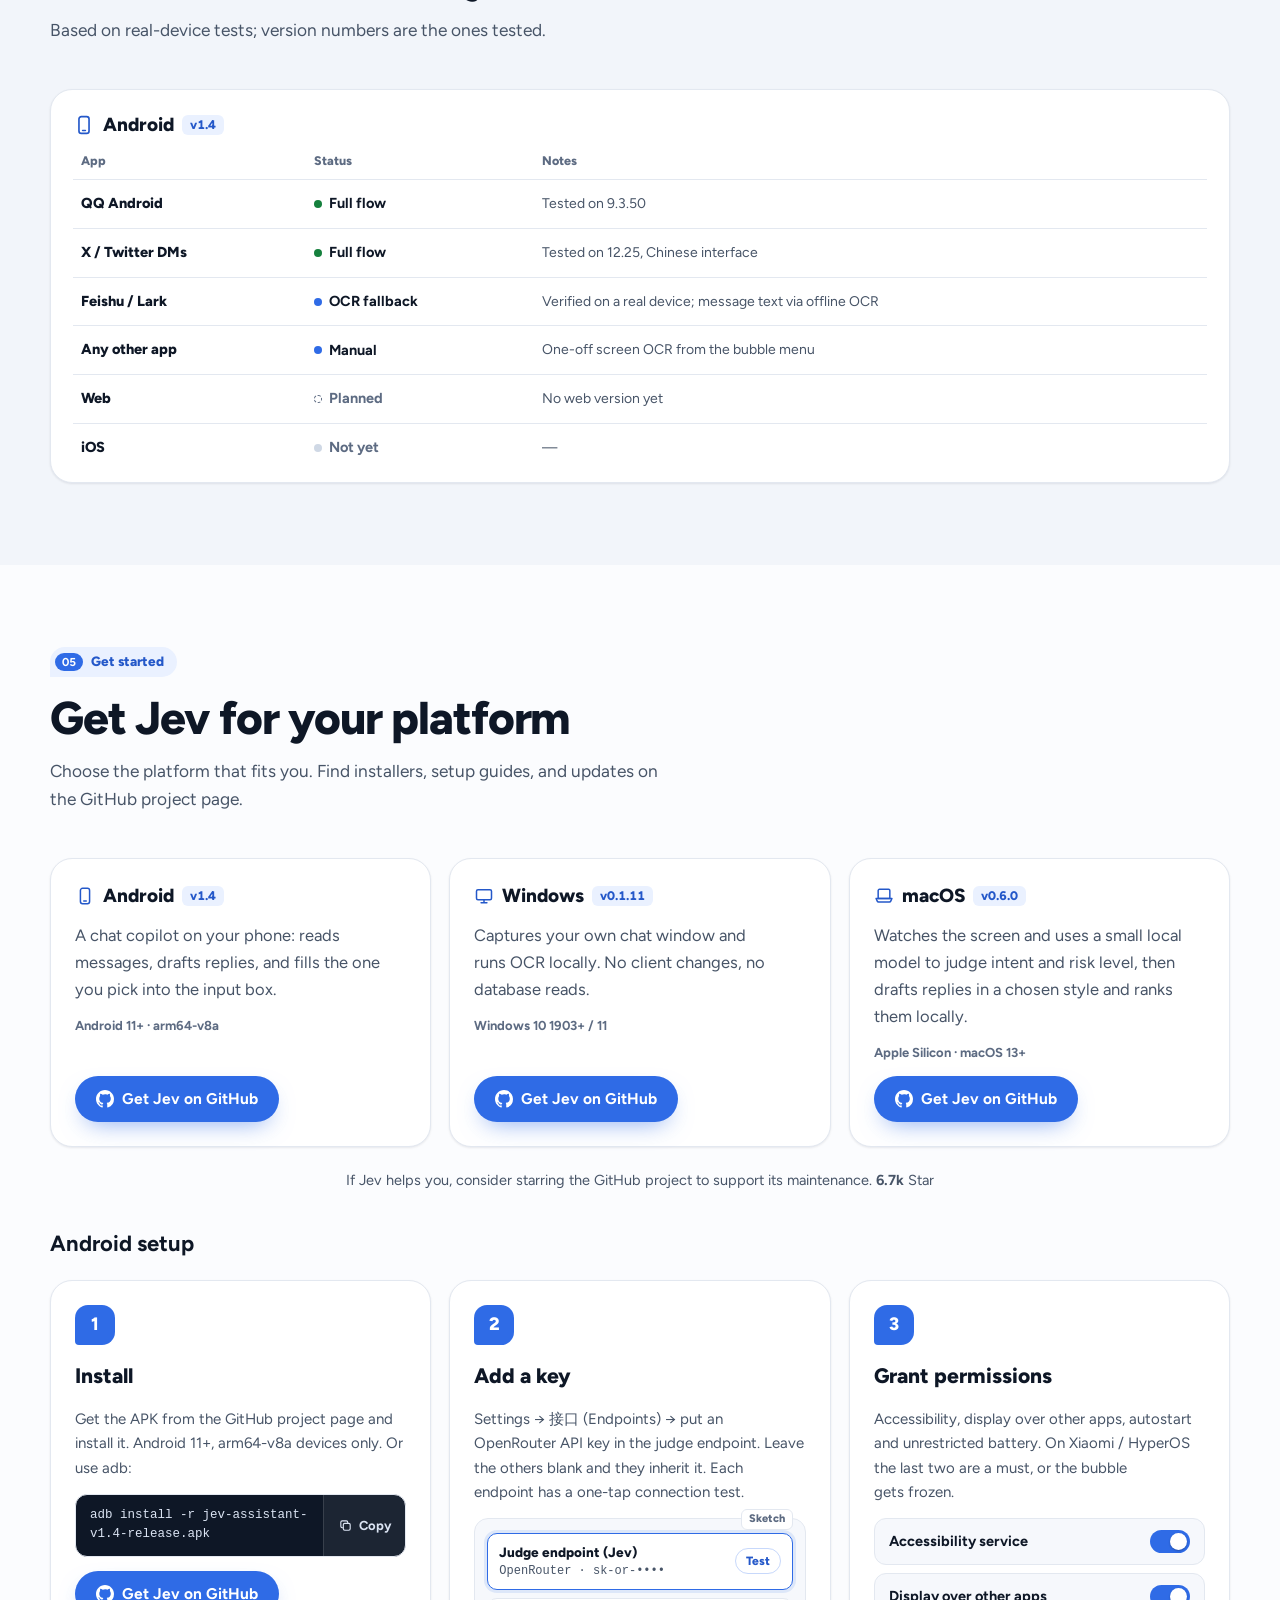
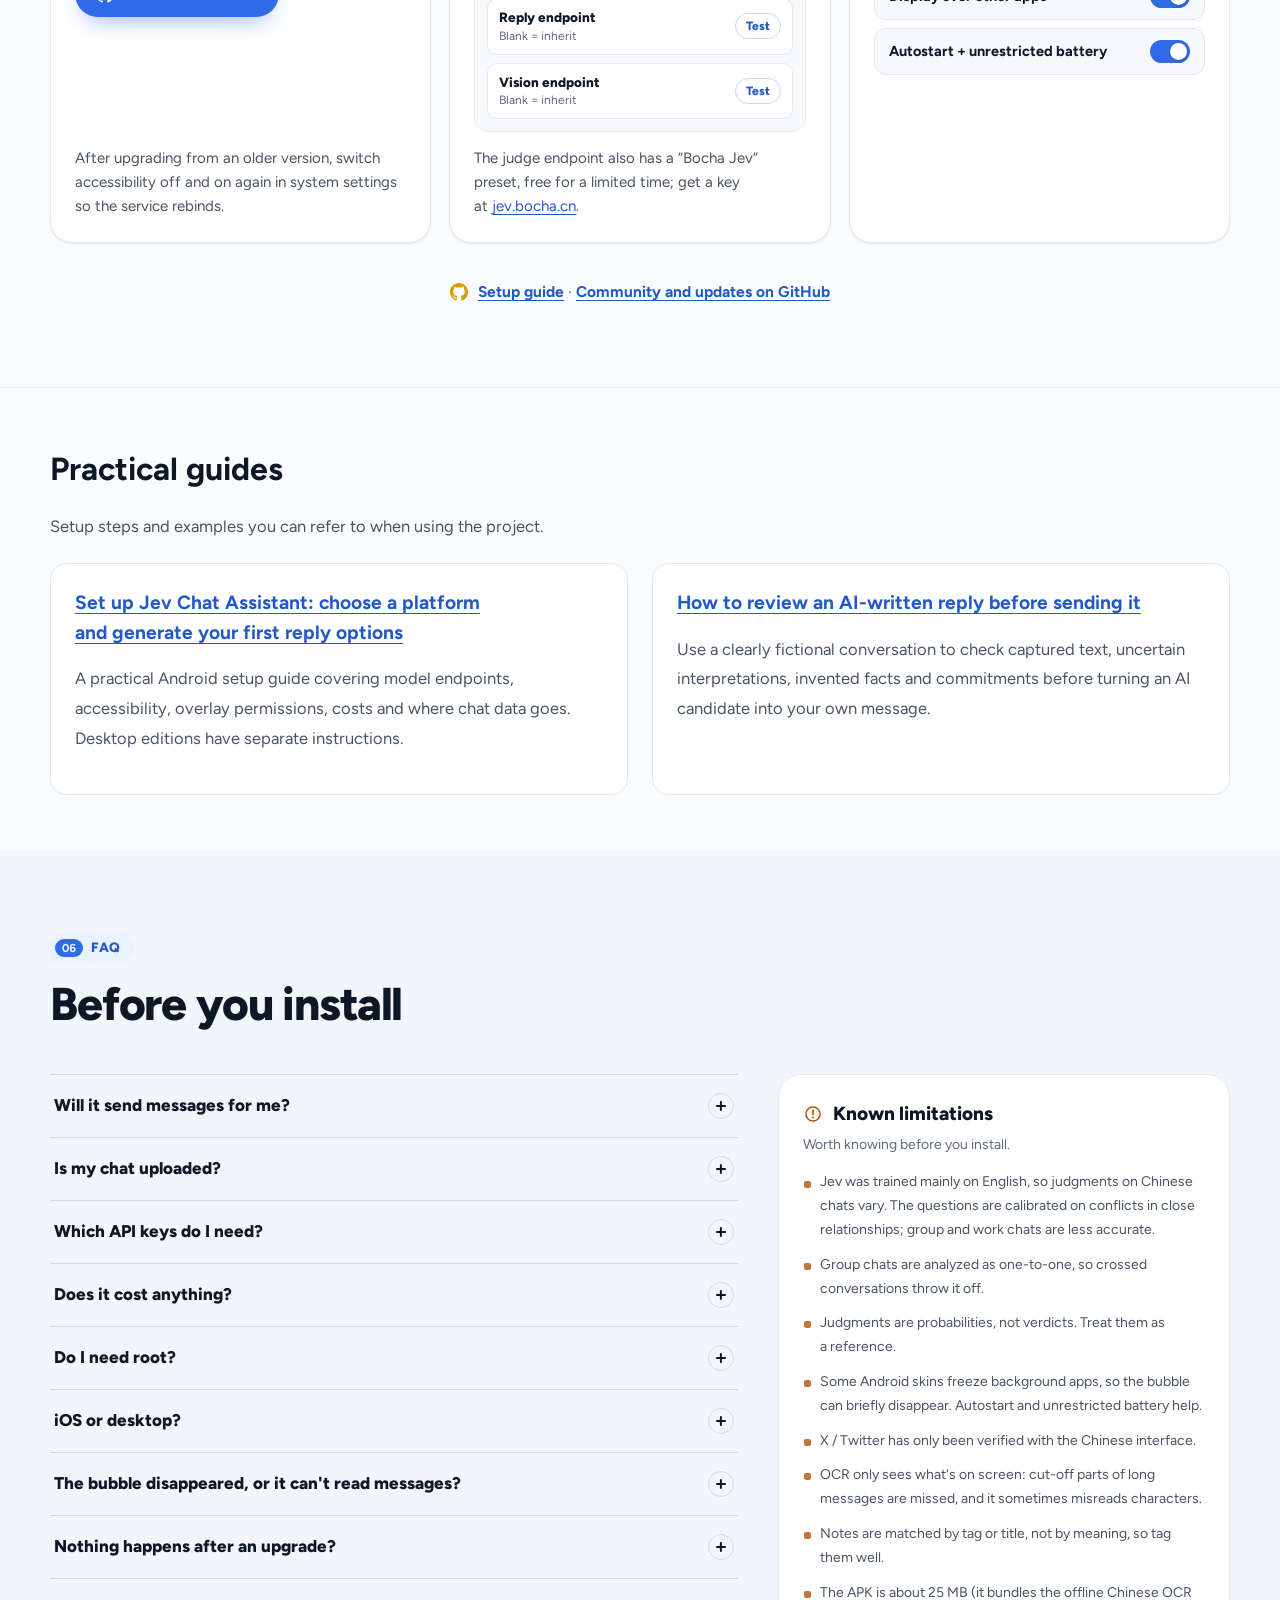
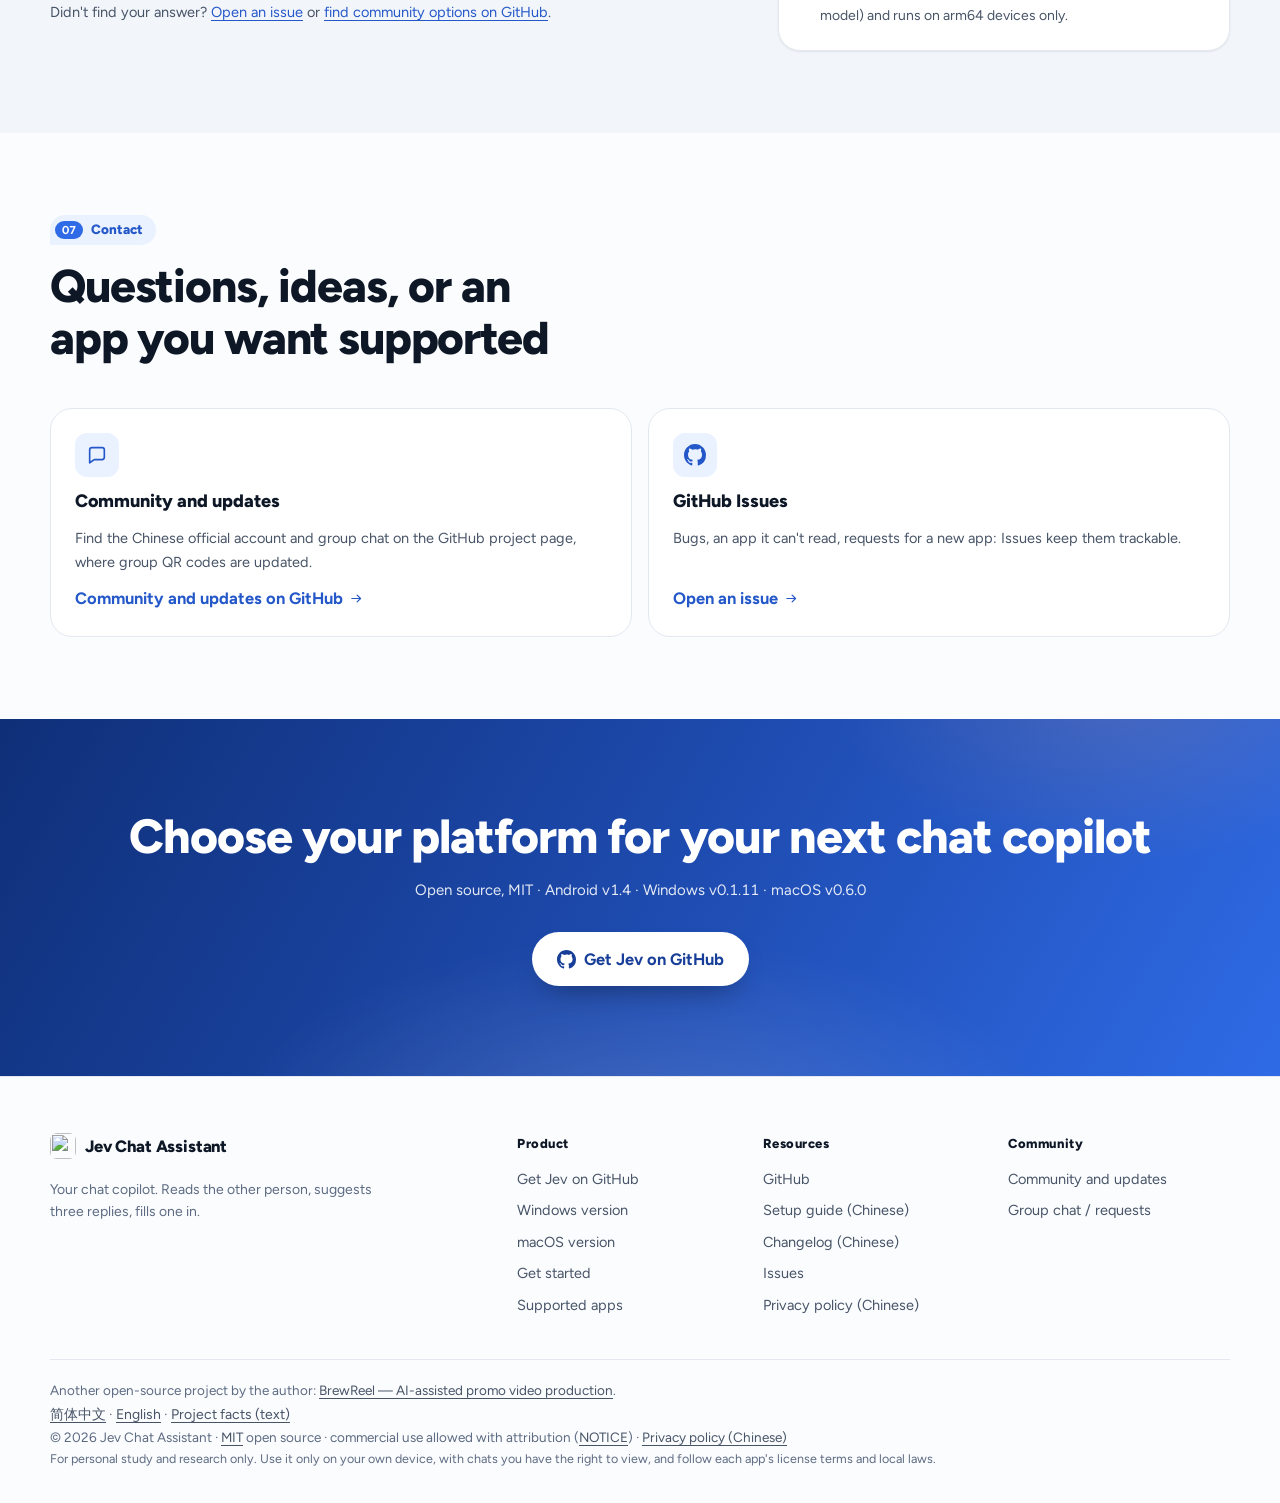
==== commit 1af6f3d2: "docs(site): link practical guides and sync search discovery" ====
--- a/site/index.html
+++ b/site/index.html
@@ -119,9 +119,9 @@
 <link rel="preconnect" href="https://fonts.gstatic.com" crossorigin>
 <link rel="stylesheet" href="https://fonts.googleapis.com/css2?family=Figtree:wght@400..800&amp;display=swap" media="print" onload="this.media='all'">
 <noscript><link rel="stylesheet" href="https://fonts.googleapis.com/css2?family=Figtree:wght@400..800&amp;display=swap"></noscript>
-<link rel="stylesheet" href="style.css?v=20260930a">
-<script defer src="i18n.js?v=20260930a"></script>
-<script defer src="main.js?v=20260930a"></script>
+<link rel="stylesheet" href="style.css?v=20260930b">
+<script defer src="i18n.js?v=20260930b"></script>
+<script defer src="main.js?v=20260930b"></script>
 <script defer src="https://umami.jisikeji.cn/script.js" data-website-id="e294ceb6-4001-47a0-a18b-d225cd09017a"></script>
 </head>
 <body>
@@ -601,6 +601,17 @@
 </section>
 
 <!-- ===================== 06 常见问题 + 已知限制 ===================== -->
+<section class="learning-guides" id="guides" aria-labelledby="guides-title">
+  <div class="wrap">
+    <h2 id="guides-title" data-i18n="learn.title">从这里开始用</h2>
+    <p data-i18n="learn.intro">把安装步骤和使用方法写清楚，遇到问题可以直接回来查。</p>
+    <div class="guide-cards">
+      <article><h3><a href="guides/android-setup.html" data-i18n="learn.1.title" data-i18n-attr="href:learn.1.url" data-umami-event="read-guide" data-umami-event-guide="one">Jev 聊天助手安装与设置：从选择平台到第一条候选回复</a></h3><p data-i18n="learn.1.desc">先确认设备，再配置模型接口与读屏权限。本文说明 Android 的设置顺序、桌面版入口、费用和聊天数据去向。</p></article>
+      <article><h3><a href="guides/review-ai-replies.html" data-i18n="learn.2.title" data-i18n-attr="href:learn.2.url" data-umami-event="read-guide" data-umami-event-guide="two">AI 给出的回复怎么用？发送前检查这四件事</a></h3><p data-i18n="learn.2.desc">用一个明确标注为虚构的对话示例，说明怎样核对事实、减少误读、检查承诺，并把 AI 候选改成自己愿意发送的话。</p></article>
+    </div>
+  </div>
+</section>
+
 <section class="sec sec-tint" id="faq" aria-labelledby="faq-title">
   <div class="wrap">
     <header class="sec-head rv">
@@ -706,6 +717,7 @@
     </nav>
   </div>
   <div class="wrap"><div class="foot-bottom">
+    <p data-i18n="learn.sister">同一作者的开源项目：<a href='https://brewreel.com/?lang=zh' data-umami-event='click-sister' data-umami-event-project='brewreel'>精酿 BrewReel · AI 辅助宣传片制作</a>。</p>
     <p class="language-links"><a href="./?lang=zh" hreflang="zh-CN" lang="zh-CN">简体中文</a> · <a href="en.html" hreflang="en" lang="en">English</a> · <a href="llms.txt" data-i18n="facts.text">项目资料（文本）</a></p>
 
     <p data-i18n="ft.copy">© 2026 Jev 聊天助手 · <a href='https://github.com/jev-chat/jev-chat-jarvis/blob/main/LICENSE' target='_blank' rel='noopener'>MIT 开源</a> · 可商用，须注明出处（<a href='https://github.com/jev-chat/jev-chat-jarvis/blob/main/NOTICE' target='_blank' rel='noopener'>NOTICE</a>） · <a href='privacy.html' data-umami-event='view-privacy' data-umami-event-pos='footer-legal'>隐私政策</a></p>
--- a/site/style.css
+++ b/site/style.css
@@ -704,3 +704,14 @@
 .facts-source, .language-links { font-size: .875rem; line-height: 1.8; }
 .facts-source a, .language-links a { text-decoration: underline; text-underline-offset: 3px; }
 @media (max-width: 700px) { .facts-grid { grid-template-columns: 1fr; gap: 18px; } }
+
+/* Editorial entry points for useful, shareable setup guides. */
+.learning-guides { padding: 56px 0; scroll-margin-top: 85px; border-top: 1px solid var(--line); }
+.learning-guides h2 { font-size: clamp(1.5rem, 3vw, 2rem); margin: 0 0 16px; }
+.learning-guides > .wrap > p { color: var(--ink-2); }
+.guide-cards { display: grid; grid-template-columns: repeat(2, minmax(0, 1fr)); gap: 24px; margin-top: 24px; }
+.guide-cards article { padding: 24px; border: 1px solid var(--line); border-radius: 16px; background: var(--card); }
+.guide-cards h3 { margin: 0 0 12px; font-size: 1.2rem; line-height: 1.55; }
+.guide-cards a { text-decoration: underline; text-underline-offset: 4px; }
+.guide-cards p { color: var(--ink-2); line-height: 1.8; }
+@media(max-width:700px) { .guide-cards { grid-template-columns: 1fr; } }
